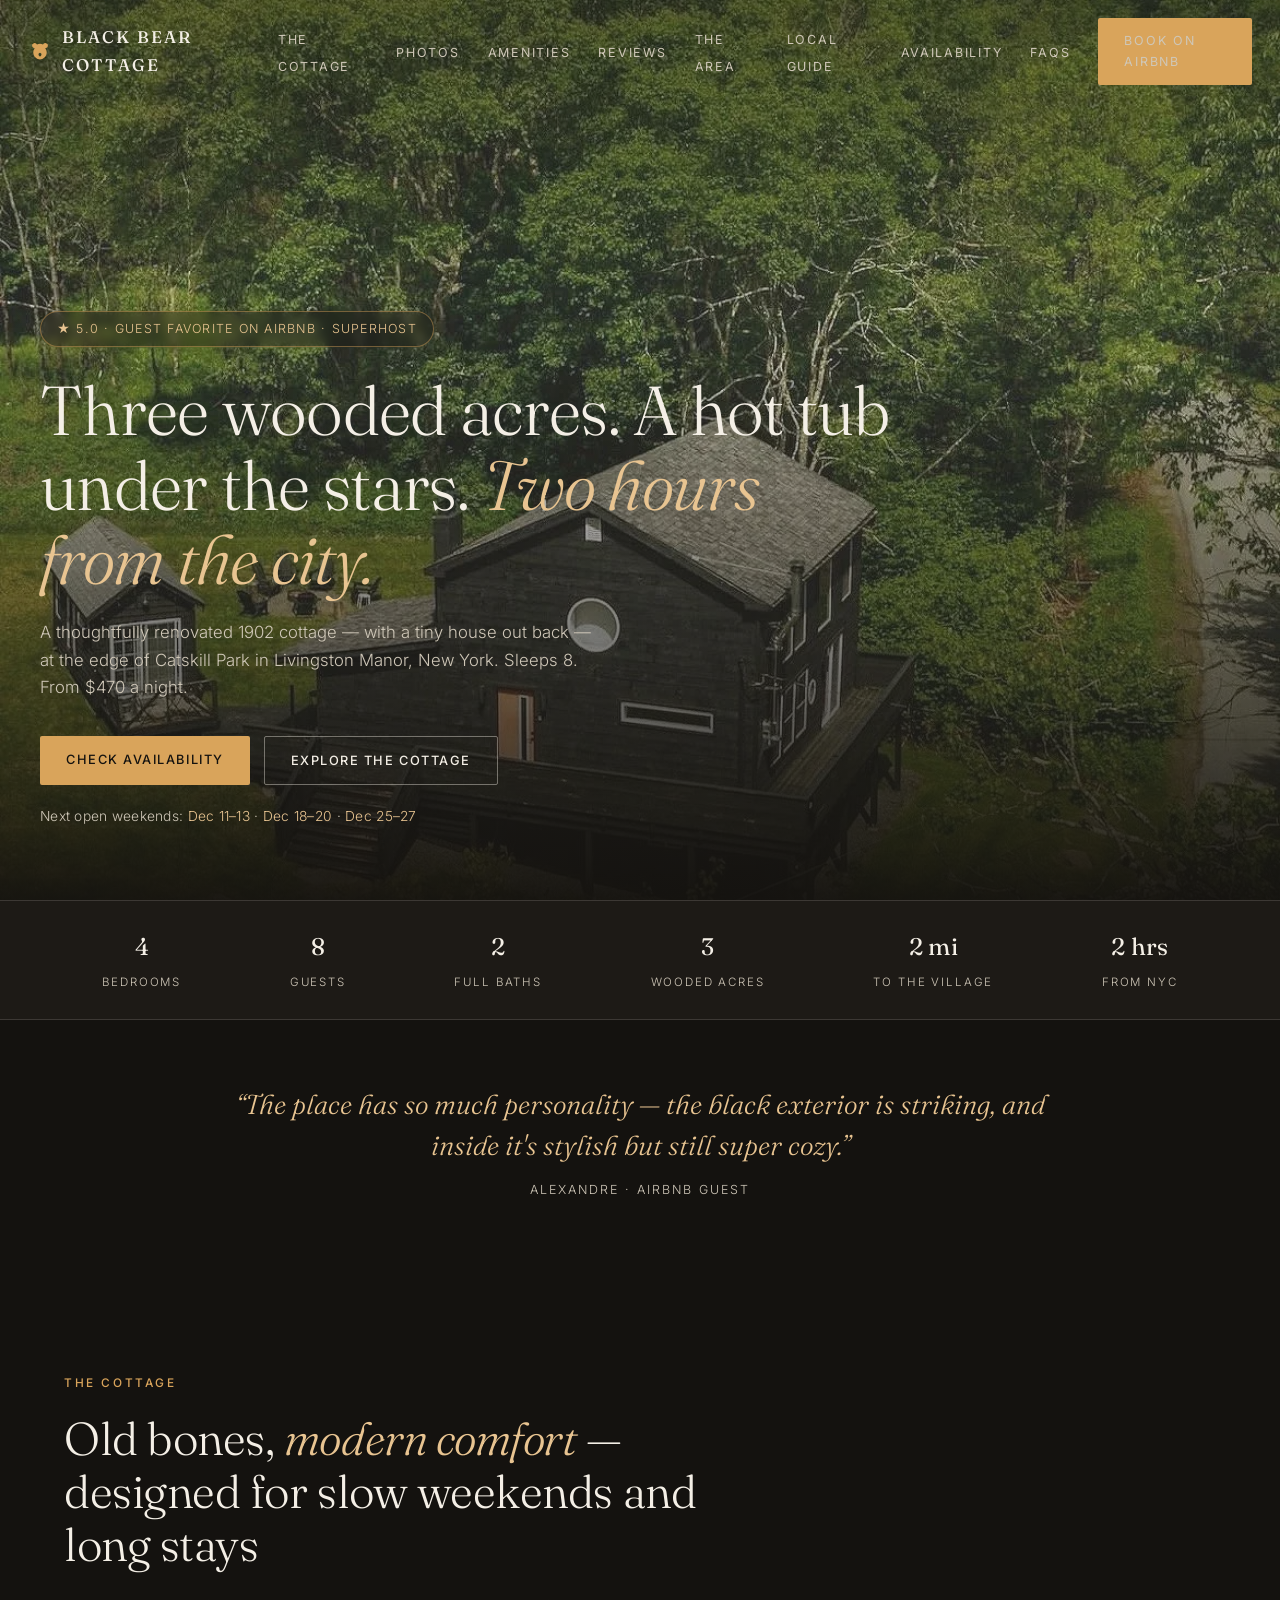
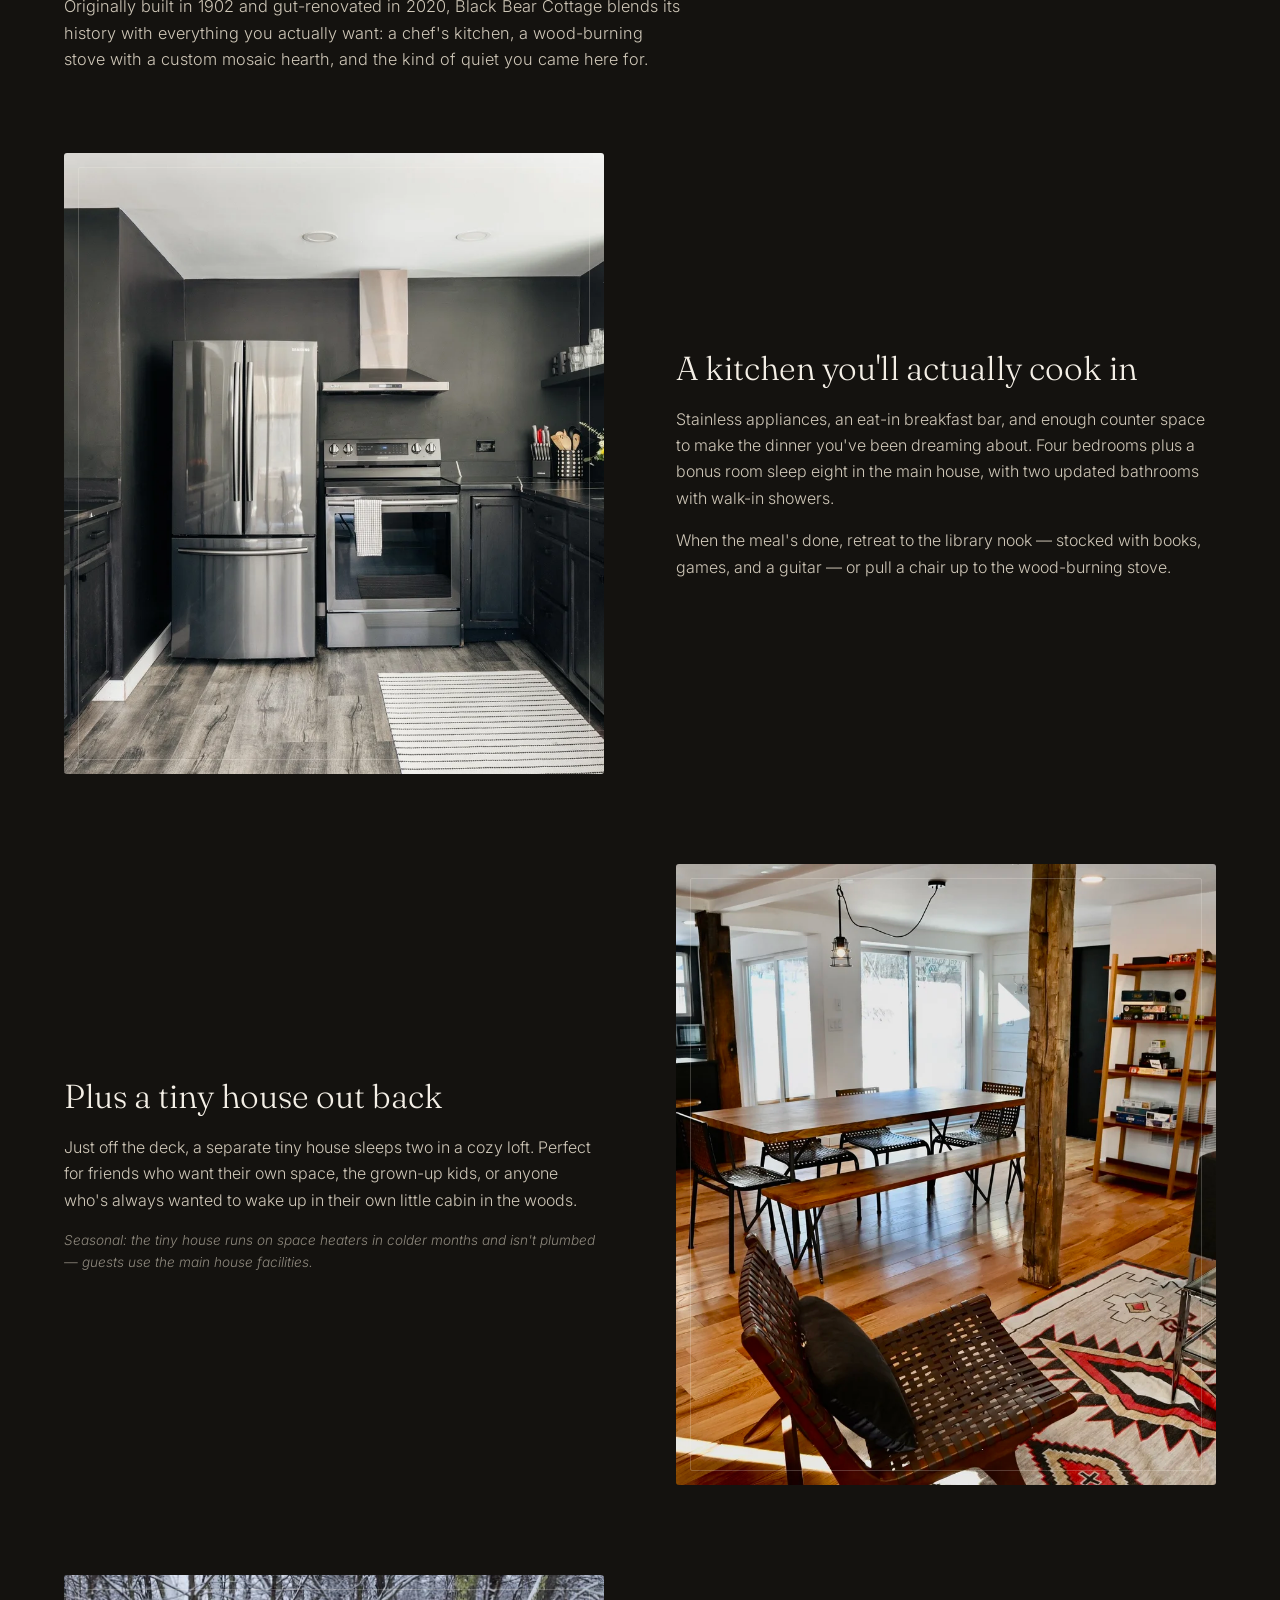
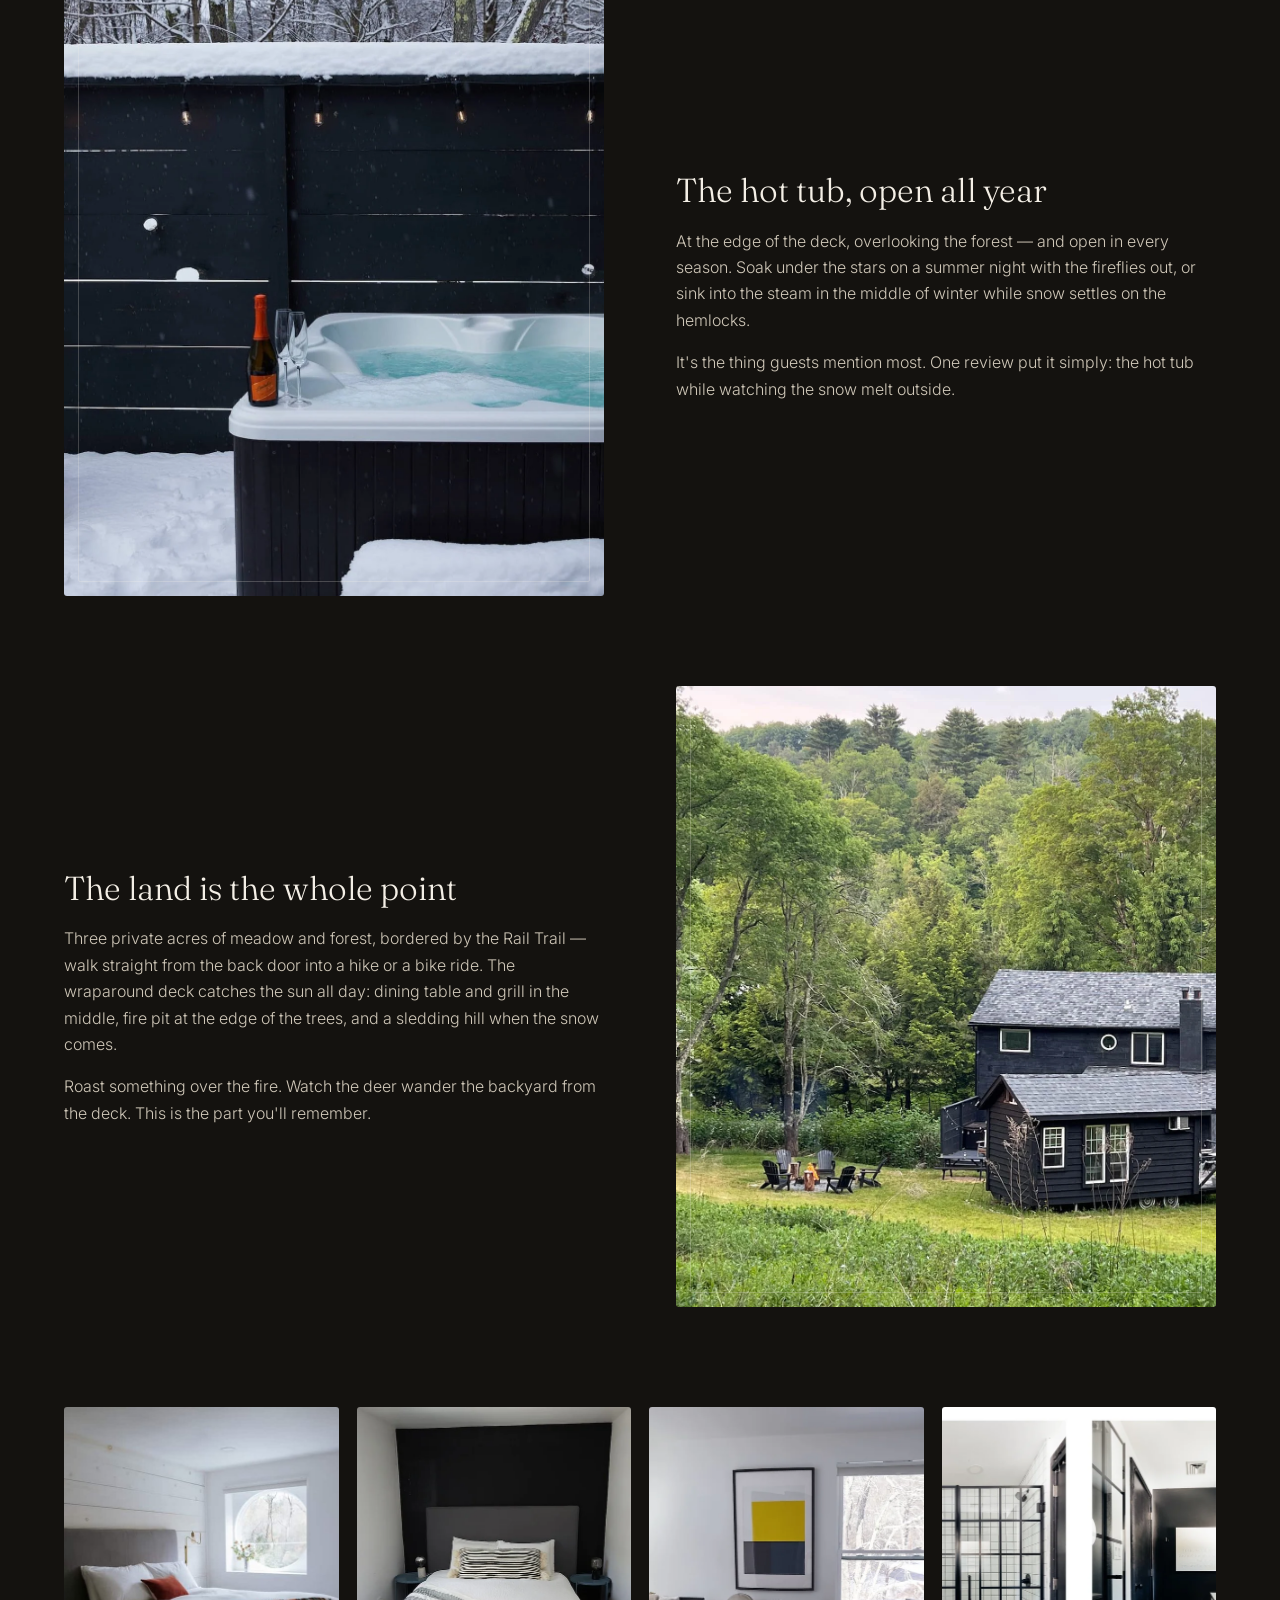
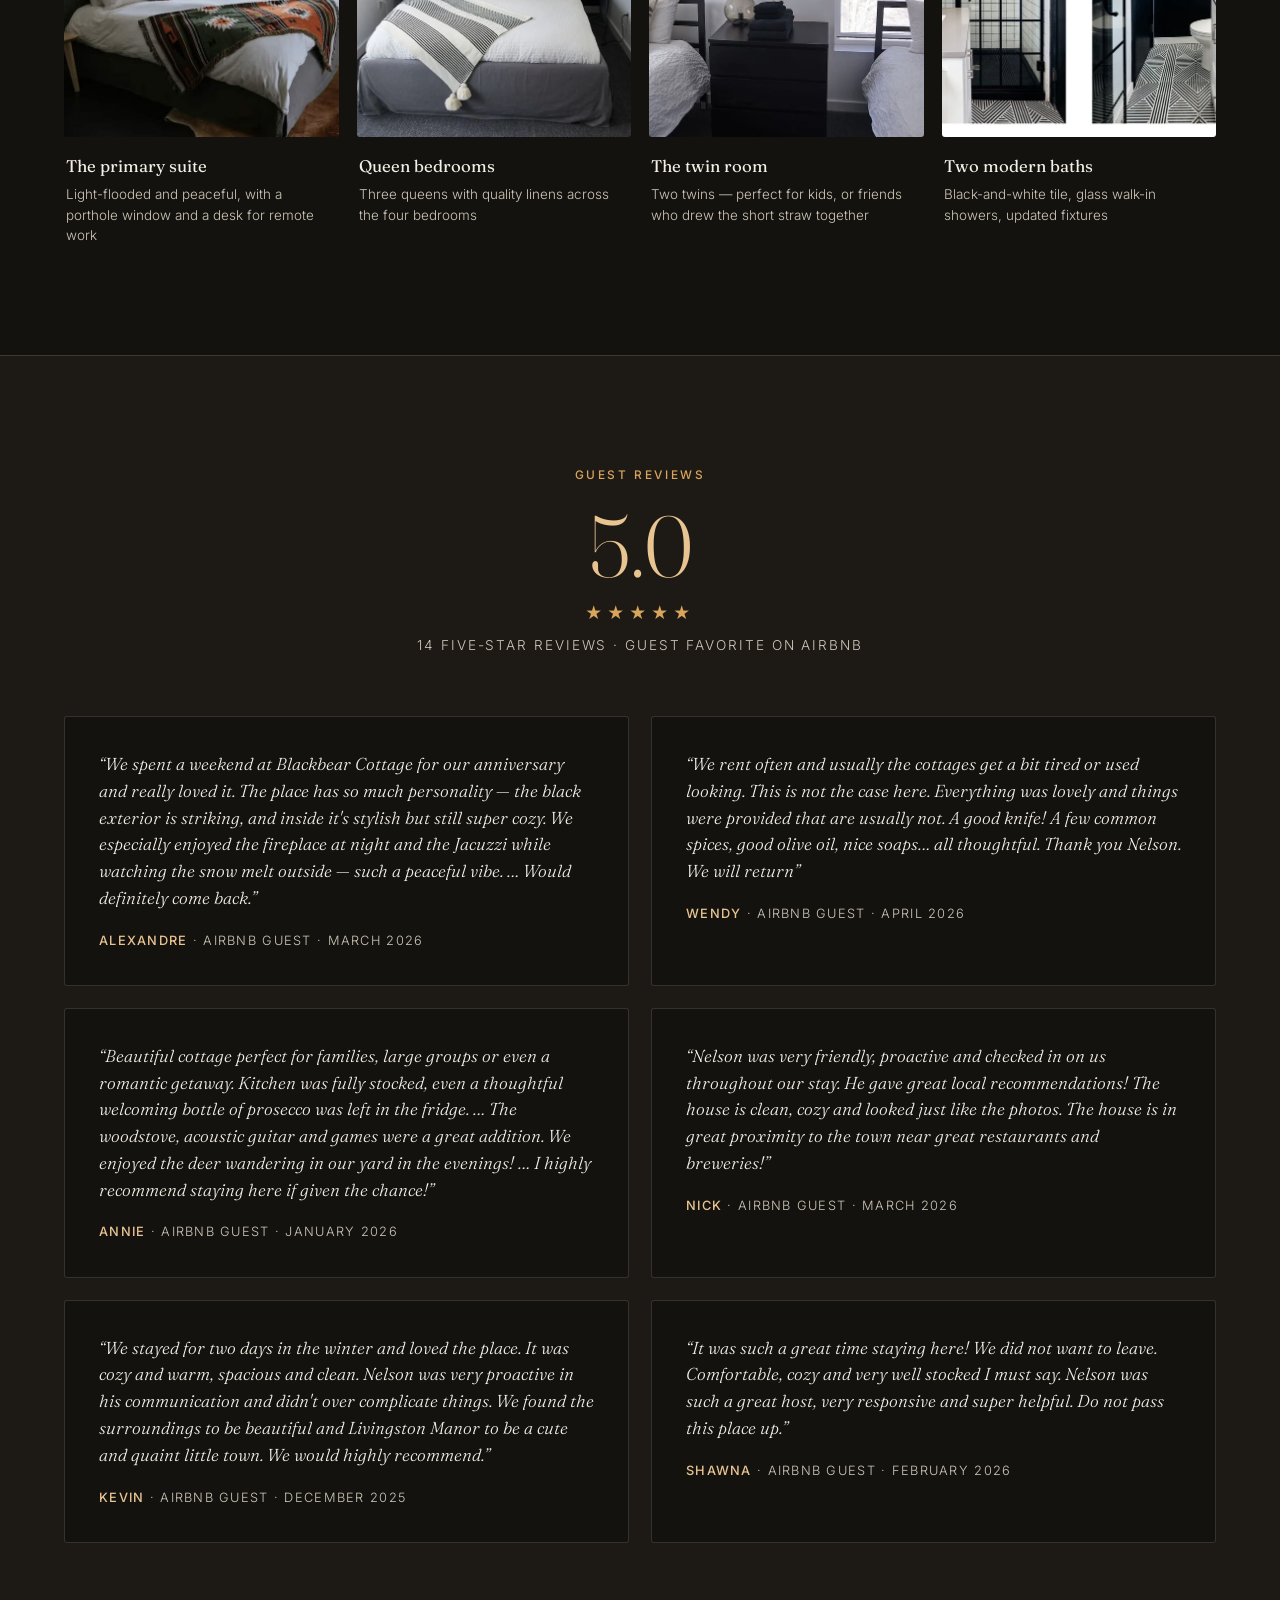
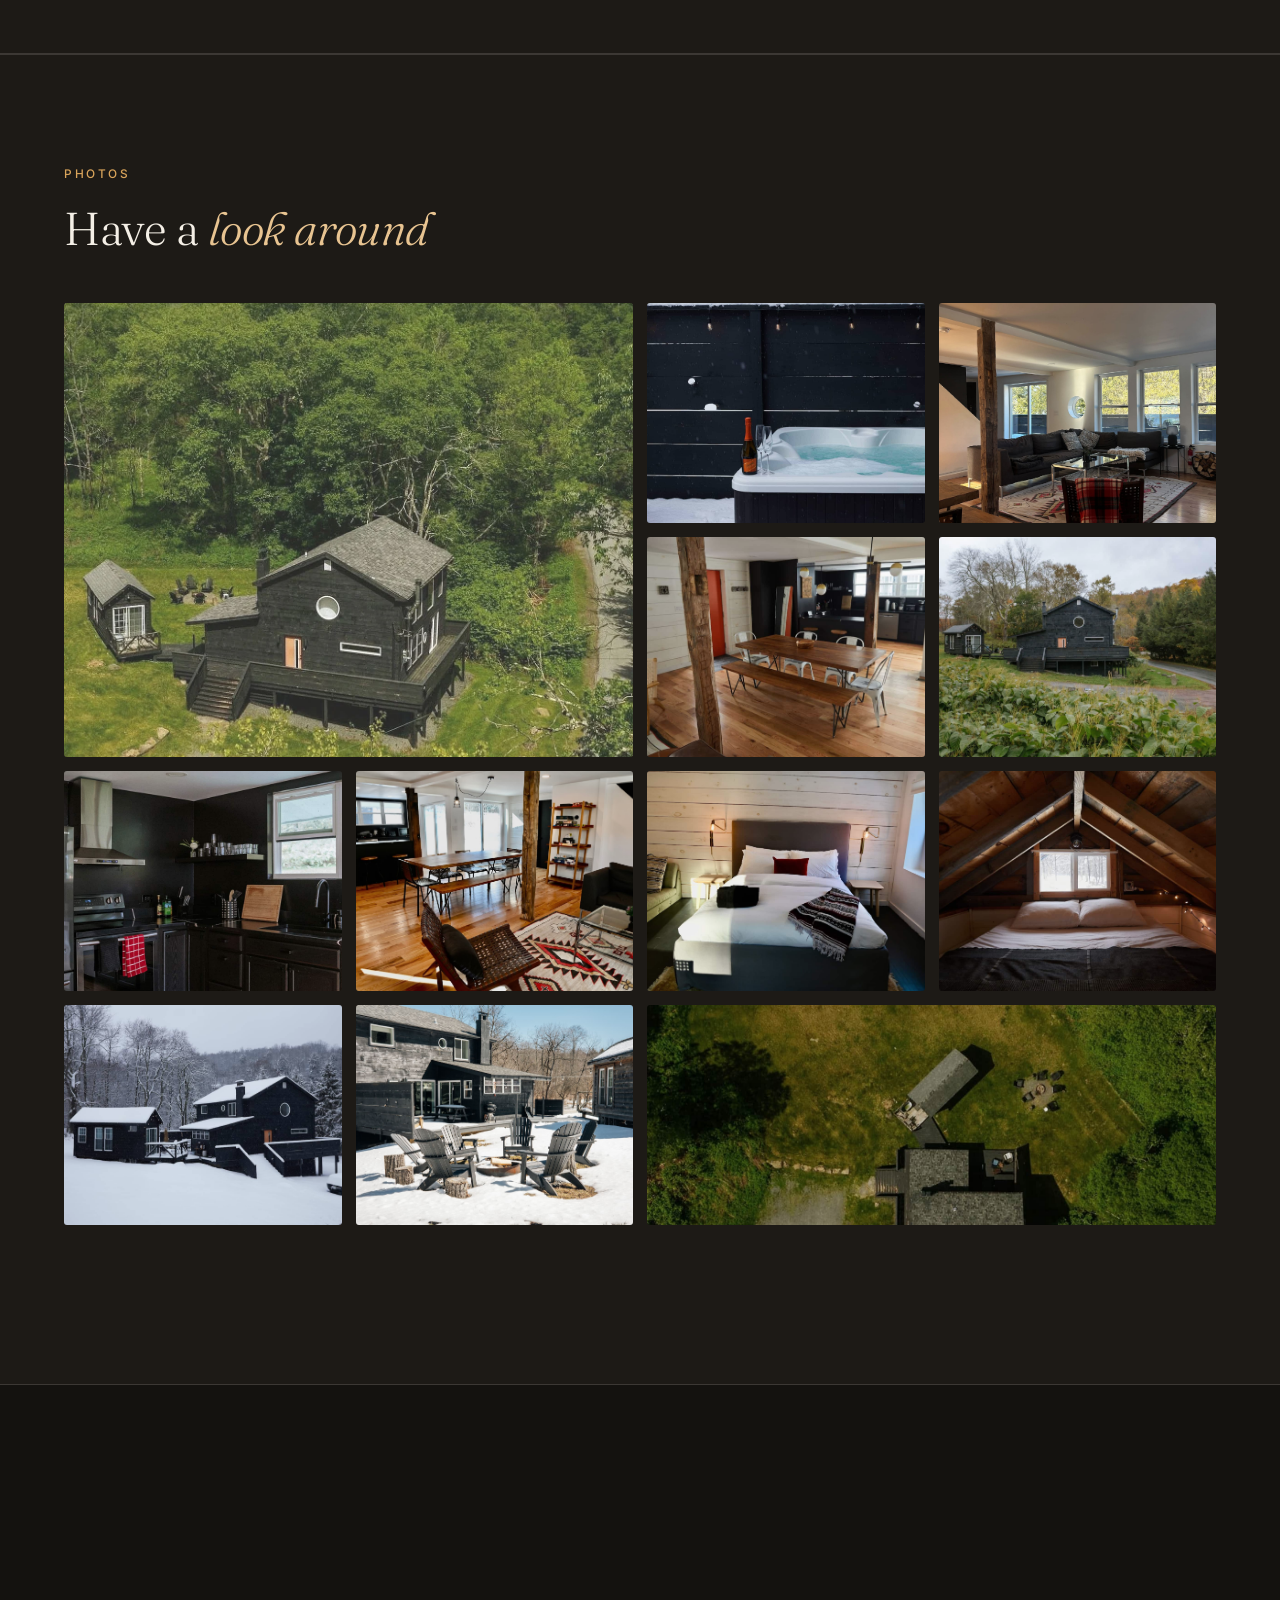
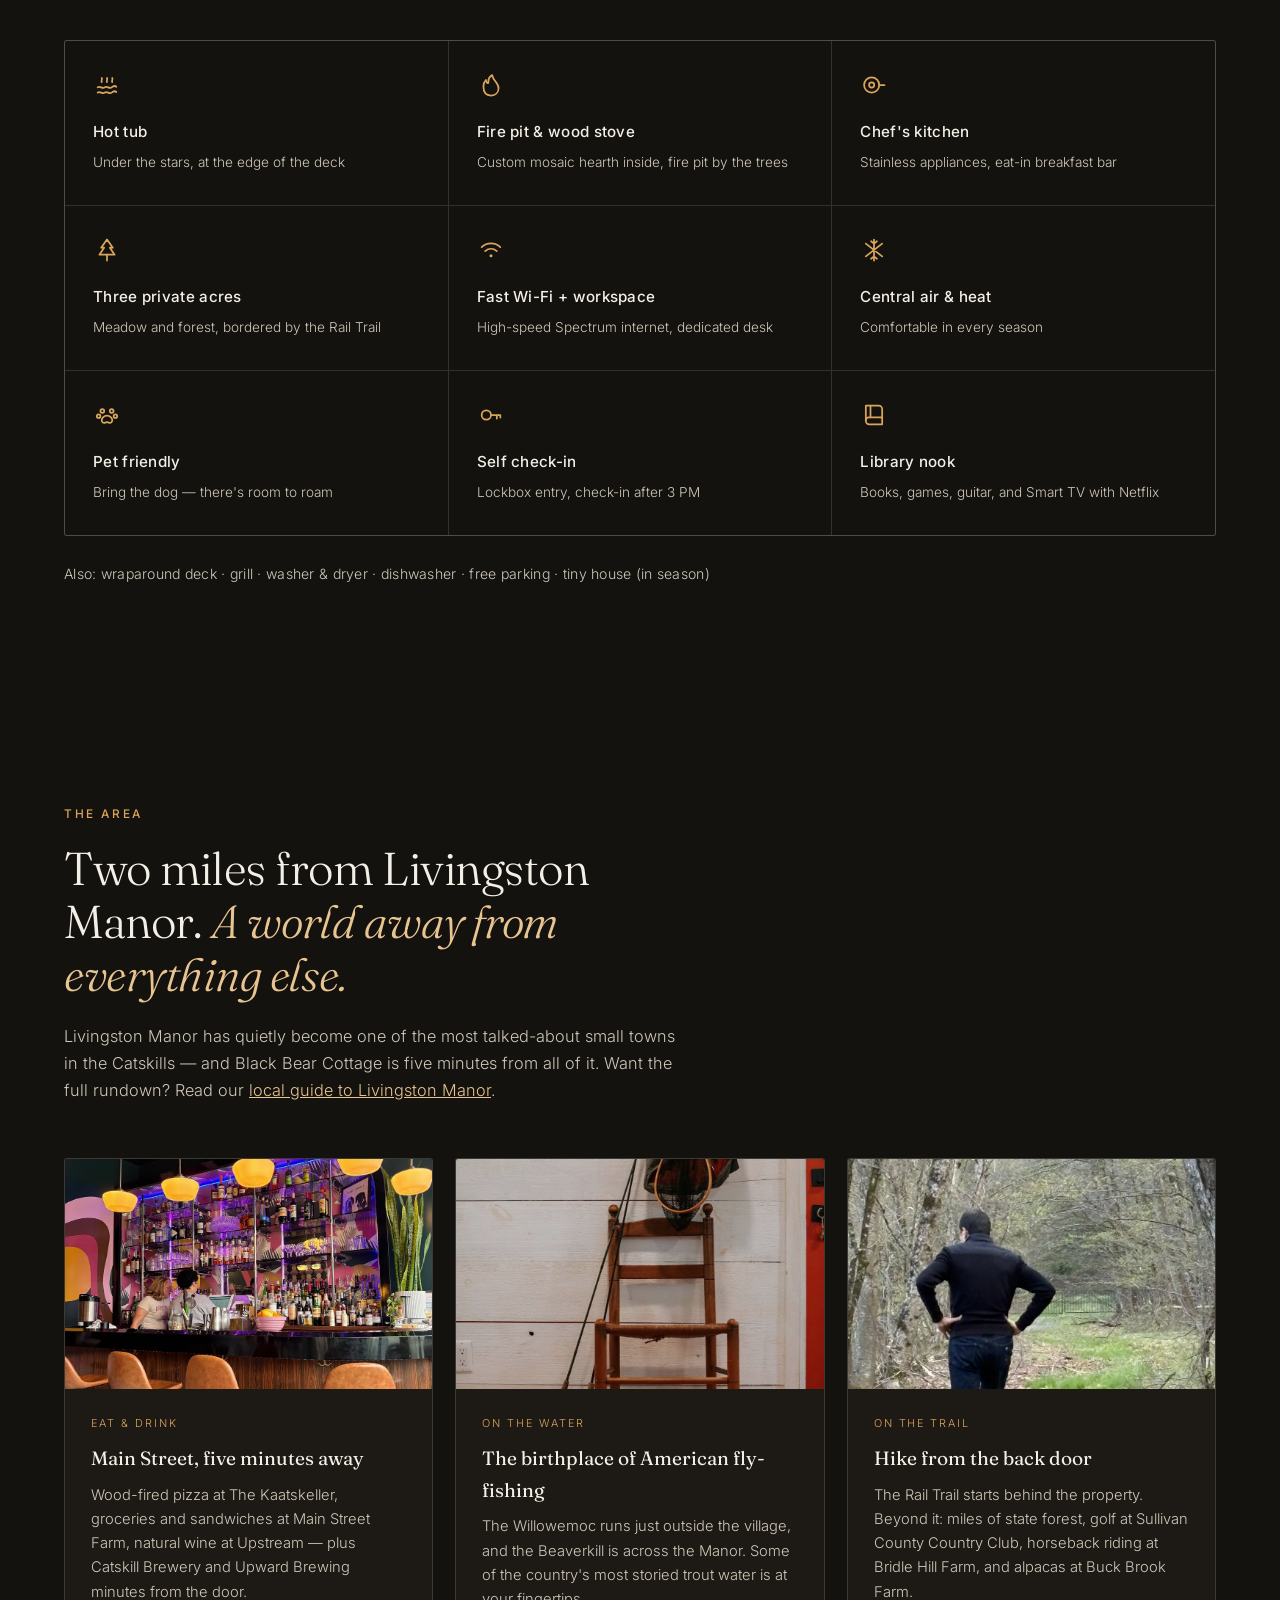
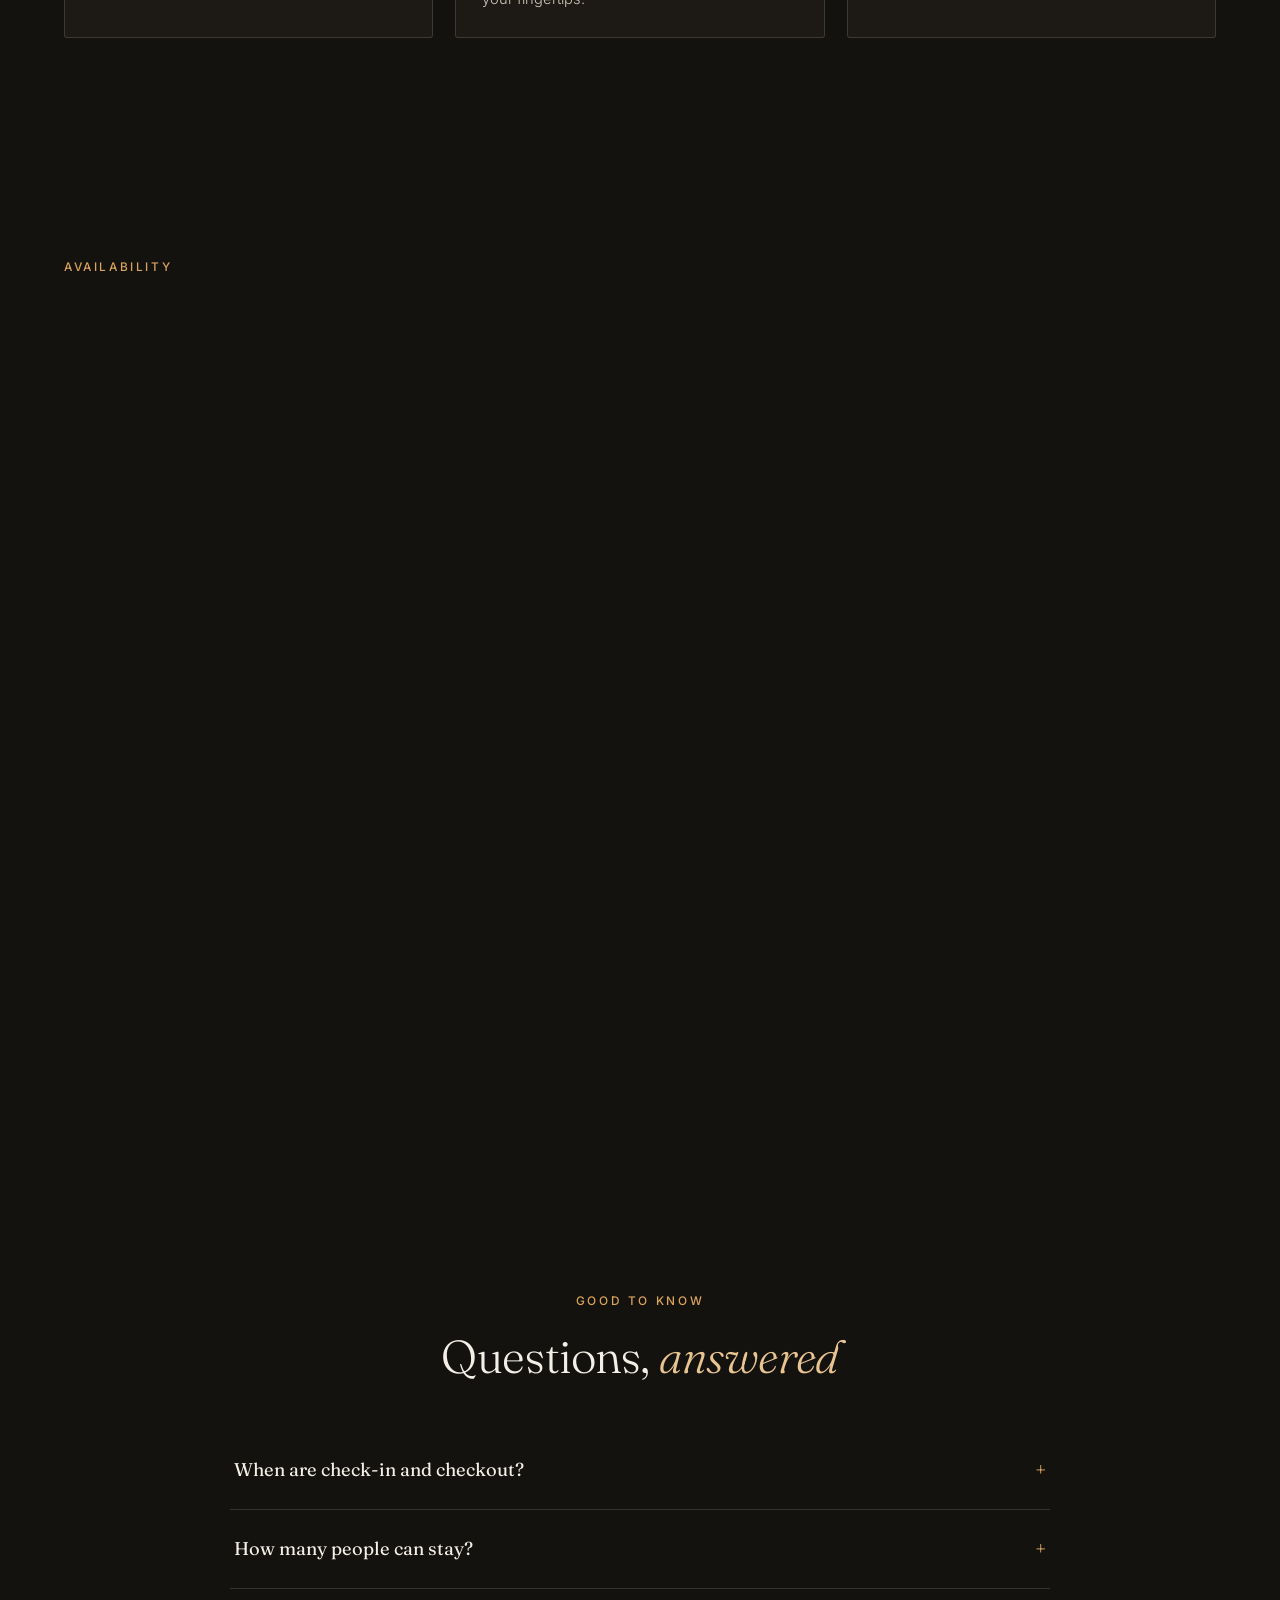
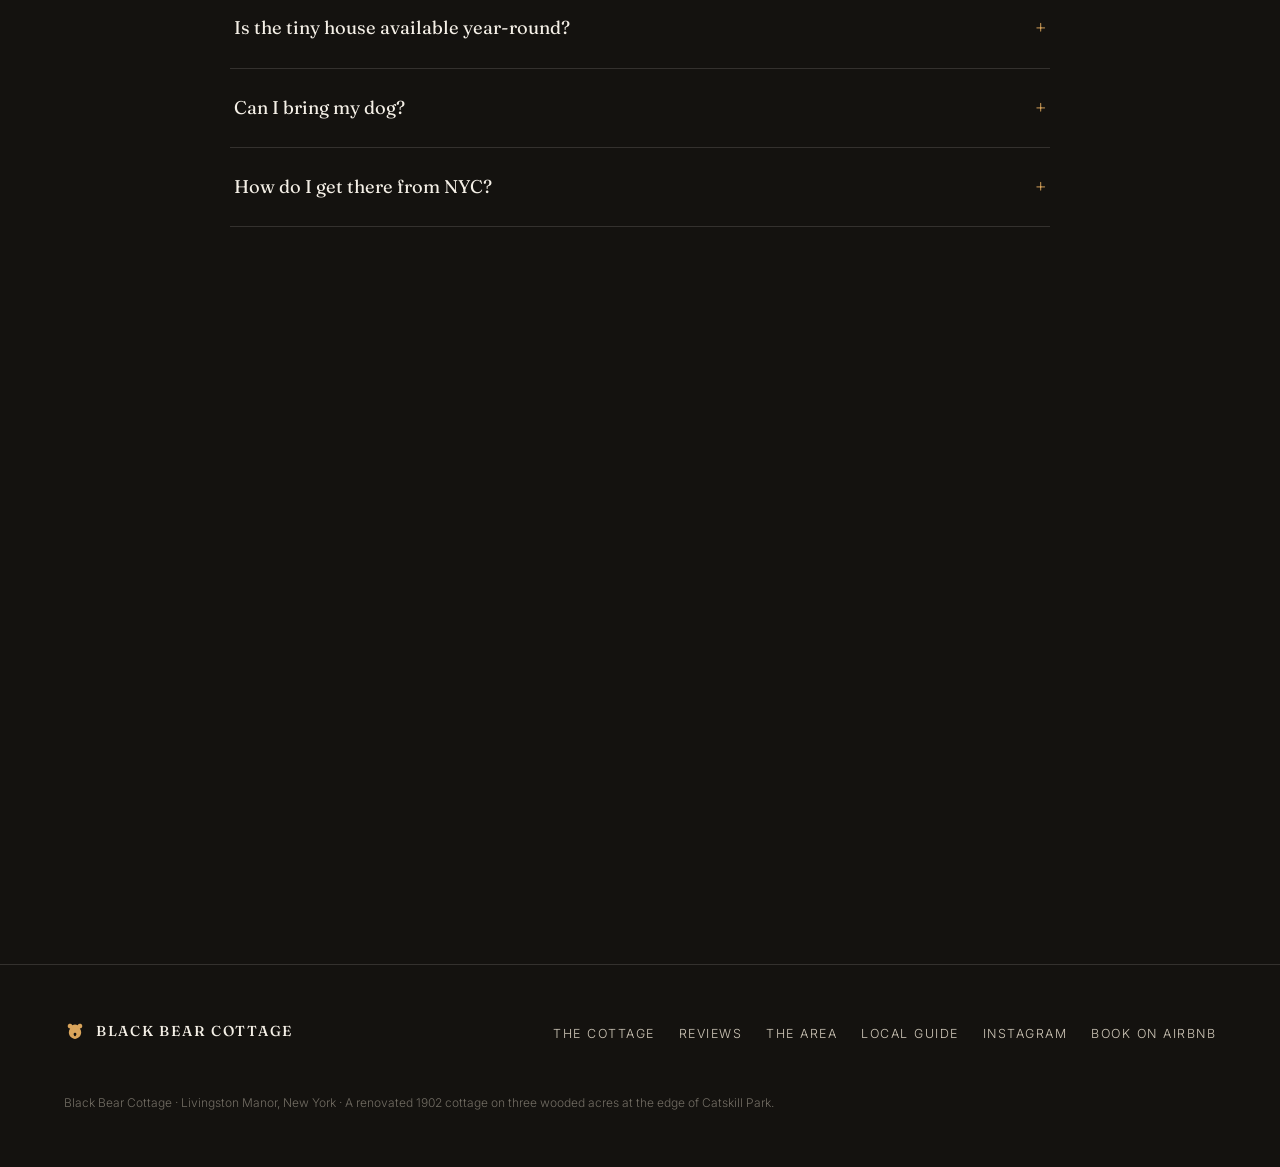
==== index.html @ eaa76868 "Revamp gallery with best Airbnb listing photos" ====
<!DOCTYPE html>
<html lang="en">
<head>
<meta charset="UTF-8">
<meta name="viewport" content="width=device-width, initial-scale=1.0">
<title>Black Bear Cottage — Catskills Cabin Rental with Hot Tub | Livingston Manor, NY</title>
<meta name="description" content="A renovated 1902 cottage on three wooded acres in Livingston Manor, NY. Hot tub under the stars, chef's kitchen, fire pit, and a tiny house out back. Sleeps 8. Two hours from NYC.">
<meta property="og:title" content="Black Bear Cottage — Catskills Cabin with Hot Tub">
<meta property="og:description" content="Three wooded acres. A hot tub under the stars. A renovated 1902 cottage two hours from New York City.">
<meta property="og:image" content="https://www.blackbearcottage.net/images/image-12.jpg">
<meta property="og:url" content="https://www.blackbearcottage.net/">
<link rel="canonical" href="https://www.blackbearcottage.net/">
<link rel="icon" href="/favicon.svg" type="image/svg+xml">
<link rel="preconnect" href="https://fonts.googleapis.com">
<link rel="preconnect" href="https://fonts.gstatic.com" crossorigin>
<link href="https://fonts.googleapis.com/css2?family=Fraunces:ital,opsz,wght@0,9..144,300;0,9..144,400;0,9..144,500;0,9..144,600;1,9..144,300;1,9..144,400&family=Inter:wght@300;400;500;600&display=swap" rel="stylesheet">
<script type="application/ld+json">
{
  "@context": "https://schema.org",
  "@type": "VacationRental",
  "name": "Black Bear Cottage",
  "description": "A renovated 1902 cottage on three wooded acres in Livingston Manor, NY. Sleeps 8 across 4 bedrooms with hot tub, fire pit, chef's kitchen, and seasonal tiny house.",
  "address": {
    "@type": "PostalAddress",
    "addressLocality": "Livingston Manor",
    "addressRegion": "NY",
    "addressCountry": "US"
  },
  "aggregateRating": {
    "@type": "AggregateRating",
    "ratingValue": "5.0",
    "reviewCount": "14"
  },
  "containsPlace": {
    "@type": "Accommodation",
    "occupancy": { "@type": "QuantitativeValue", "value": 8 },
    "numberOfBedrooms": 4,
    "numberOfBathroomsTotal": 2
  },
  "petsAllowed": true,
  "checkinTime": "15:00",
  "checkoutTime": "11:00",
  "url": "https://www.blackbearcottage.net/"
}
</script>
<style>
  :root {
    --ink: #14120f;
    --ink-2: #1d1a16;
    --ink-3: #262219;
    --paper: #f4efe6;
    --paper-dim: #cfc7b8;
    --amber: #d9a45b;
    --amber-soft: #e8c491;
    --line: rgba(244, 239, 230, 0.14);
    --serif: "Fraunces", Georgia, serif;
    --sans: "Inter", -apple-system, sans-serif;
  }
  * { margin: 0; padding: 0; box-sizing: border-box; }
  html { scroll-behavior: smooth; }
  body {
    background: var(--ink);
    color: var(--paper);
    font-family: var(--sans);
    font-weight: 300;
    line-height: 1.65;
    -webkit-font-smoothing: antialiased;
  }
  img { display: block; max-width: 100%; }
  a { color: inherit; }
  .wrap { max-width: 1200px; margin: 0 auto; padding: 0 24px; }

  /* ---------- Nav ---------- */
  nav {
    position: fixed; top: 0; left: 0; right: 0; z-index: 100;
    display: flex; align-items: center; justify-content: space-between;
    padding: 18px 28px;
    transition: background .4s ease, box-shadow .4s ease, padding .4s ease;
  }
  nav.scrolled {
    background: rgba(20, 18, 15, 0.92);
    backdrop-filter: blur(12px);
    box-shadow: 0 1px 0 var(--line);
    padding: 12px 28px;
  }
  .brand {
    font-family: var(--serif); font-weight: 500; font-size: 1.05rem;
    letter-spacing: .12em; text-transform: uppercase; text-decoration: none;
    display: flex; align-items: center; gap: 10px;
  }
  .brand svg { width: 26px; height: 26px; fill: var(--amber); }
  .nav-links { display: flex; gap: 28px; align-items: center; list-style: none; }
  .nav-links a {
    text-decoration: none; font-size: .78rem; letter-spacing: .14em;
    text-transform: uppercase; color: var(--paper-dim); font-weight: 400;
    transition: color .25s;
  }
  .nav-links a:hover { color: var(--paper); }
  .btn {
    display: inline-block; text-decoration: none;
    background: var(--amber); color: var(--ink);
    font-family: var(--sans); font-weight: 500; font-size: .8rem;
    letter-spacing: .12em; text-transform: uppercase;
    padding: 13px 26px; border-radius: 2px;
    transition: background .25s, transform .25s;
  }
  .btn:hover { background: var(--amber-soft); transform: translateY(-1px); }
  .btn.ghost {
    background: transparent; color: var(--paper);
    border: 1px solid rgba(244,239,230,.4);
  }
  .btn.ghost:hover { border-color: var(--paper); background: rgba(244,239,230,.06); }
  @media (max-width: 860px) { .nav-links li.hide-m { display: none; } }

  /* ---------- Hero ---------- */
  header.hero {
    position: relative; min-height: 100svh;
    display: flex; align-items: flex-end;
  }
  .hero-bg {
    position: absolute; inset: 0;
    background-image:
      linear-gradient(180deg, rgba(20,18,15,.45) 0%, rgba(20,18,15,.1) 35%, rgba(20,18,15,.55) 72%, rgba(20,18,15,.97) 100%),
      url('images/image-12.jpg');
    background-size: cover; background-position: center;
  }
  .hero-inner { position: relative; width: 100%; padding: 0 0 72px; }
  .rating-pill {
    display: inline-flex; align-items: center; gap: 8px;
    font-size: .78rem; letter-spacing: .1em; text-transform: uppercase;
    color: var(--amber-soft); border: 1px solid rgba(217,164,91,.45);
    border-radius: 100px; padding: 7px 16px; margin-bottom: 26px;
    background: rgba(20,18,15,.35); backdrop-filter: blur(4px);
  }
  h1 {
    font-family: var(--serif); font-weight: 300;
    font-size: clamp(2.4rem, 5.4vw, 4.6rem);
    line-height: 1.08; letter-spacing: -0.01em; max-width: 850px;
  }
  h1 em { font-style: italic; color: var(--amber-soft); }
  .hero-sub {
    margin-top: 22px; max-width: 560px; font-size: 1.05rem;
    color: var(--paper-dim); font-weight: 300;
  }
  .hero-ctas { margin-top: 34px; display: flex; gap: 14px; flex-wrap: wrap; }

  /* ---------- Facts strip ---------- */
  .facts { border-top: 1px solid var(--line); border-bottom: 1px solid var(--line); background: var(--ink-2); }
  .facts-inner {
    display: flex; flex-wrap: wrap; justify-content: space-between;
    padding: 26px 24px; gap: 18px 32px; max-width: 1200px; margin: 0 auto;
  }
  .fact { text-align: center; flex: 1 1 auto; min-width: 100px; }
  .fact b {
    display: block; font-family: var(--serif); font-weight: 400;
    font-size: 1.5rem; color: var(--paper); letter-spacing: .01em;
  }
  .fact span {
    font-size: .72rem; letter-spacing: .16em; text-transform: uppercase;
    color: var(--paper-dim);
  }

  /* ---------- Sections ---------- */
  .wknd-chips { display: flex; align-items: center; gap: 12px; flex-wrap: wrap; margin-top: 30px; }
  .wknd-label { font-size: .74rem; letter-spacing: .18em; text-transform: uppercase; color: var(--paper-dim); margin-right: 4px; }
  .wknd-chip {
    display: inline-block; text-decoration: none;
    border: 1px solid rgba(217,164,91,.5); color: var(--amber-soft);
    padding: 10px 20px; border-radius: 100px; font-size: .88rem; letter-spacing: .04em;
    transition: background .25s, color .25s;
  }
  .wknd-chip:hover { background: var(--amber); color: var(--ink); }
  .hero-wknd { margin-top: 20px; font-size: .86rem; color: var(--paper-dim); letter-spacing: .02em; }
  .hero-wknd a { color: var(--amber-soft); text-decoration: none; }
  .hero-wknd a:hover { text-decoration: underline; }

  .quote-strip { padding: 64px 24px; text-align: center; }
  .quote-strip q {
    quotes: "\201C" "\201D";
    font-family: var(--serif); font-weight: 300; font-style: italic;
    font-size: clamp(1.25rem, 2.4vw, 1.7rem); line-height: 1.5;
    color: var(--amber-soft); display: block; max-width: 820px; margin: 0 auto;
  }
  .quote-strip span { display: block; margin-top: 14px; font-size: .78rem; letter-spacing: .16em; text-transform: uppercase; color: var(--paper-dim); }

  section { padding: 110px 0; }
  .kicker {
    font-size: .74rem; letter-spacing: .22em; text-transform: uppercase;
    color: var(--amber); font-weight: 500; margin-bottom: 18px; display: block;
  }
  h2 {
    font-family: var(--serif); font-weight: 300;
    font-size: clamp(1.9rem, 3.6vw, 3rem); line-height: 1.15;
    letter-spacing: -0.01em; max-width: 640px;
  }
  h2 em { font-style: italic; color: var(--amber-soft); }
  .lede { margin-top: 22px; max-width: 620px; color: var(--paper-dim); font-size: 1.02rem; }

  .split { display: grid; grid-template-columns: 1fr 1fr; gap: 72px; align-items: center; }
  .split.rev > .split-img { order: 2; }
  .split-img { position: relative; }
  .split-img img {
    width: 100%; aspect-ratio: 4/4.6; object-fit: cover; border-radius: 3px;
  }
  .split-img::after {
    content: ""; position: absolute; inset: 14px;
    border: 1px solid rgba(244,239,230,.22); border-radius: 2px; pointer-events: none;
  }
  .split h3 {
    font-family: var(--serif); font-weight: 300; font-size: clamp(1.6rem, 2.6vw, 2.2rem);
    line-height: 1.2; margin-bottom: 18px;
  }
  .split p { color: var(--paper-dim); margin-bottom: 16px; }
  .split p:last-child { margin-bottom: 0; }
  .split .note { font-size: .85rem; font-style: italic; color: rgba(207,199,184,.65); }
  @media (max-width: 860px) {
    .split { grid-template-columns: 1fr; gap: 36px; }
    .split.rev > .split-img { order: 0; }
    section { padding: 72px 0; }
  }

  /* ---------- Rooms ---------- */
  .rooms-grid { display: grid; grid-template-columns: repeat(4, 1fr); gap: 18px; }
  .rooms-grid figure { margin: 0; }
  .rooms-grid img {
    width: 100%; aspect-ratio: 3/3.6; object-fit: cover; border-radius: 3px;
    filter: saturate(.94);
  }
  .rooms-grid figcaption { padding: 16px 2px 0; }
  .rooms-grid figcaption b {
    display: block; font-family: var(--serif); font-weight: 400;
    font-size: 1.05rem; margin-bottom: 4px;
  }
  .rooms-grid figcaption span { font-size: .84rem; color: var(--paper-dim); line-height: 1.5; display: block; }
  @media (max-width: 860px) { .rooms-grid { grid-template-columns: repeat(2, 1fr); } }

  /* ---------- Gallery ---------- */
  .gallery { background: var(--ink-2); border-top: 1px solid var(--line); border-bottom: 1px solid var(--line); }
  .g-grid {
    margin-top: 48px; display: grid; gap: 14px;
    grid-template-columns: repeat(4, 1fr); grid-auto-rows: 220px;
  }
  .g-grid a { overflow: hidden; border-radius: 3px; display: block; }
  .g-grid img {
    width: 100%; height: 100%; object-fit: cover;
    transition: transform .8s cubic-bezier(.2,.6,.2,1), filter .8s;
    filter: saturate(.92);
  }
  .g-grid a:hover img { transform: scale(1.045); filter: saturate(1.05); }
  .g-wide { grid-column: span 2; }
  .g-tall { grid-row: span 2; }
  @media (max-width: 860px) {
    .g-grid { grid-template-columns: repeat(2, 1fr); grid-auto-rows: 170px; }
  }

  /* ---------- Amenities ---------- */
  .amen-grid {
    margin-top: 54px; display: grid;
    grid-template-columns: repeat(3, 1fr); gap: 1px;
    background: var(--line); border: 1px solid var(--line); border-radius: 3px; overflow: hidden;
  }
  .amen {
    background: var(--ink); padding: 30px 28px;
    transition: background .3s;
  }
  .amen:hover { background: var(--ink-3); }
  .amen .ico { color: var(--amber); display: block; margin-bottom: 14px; }
  .amen .ico-svg { width: 28px; height: 28px; }
  .amen b { display: block; font-weight: 500; font-size: .95rem; margin-bottom: 4px; letter-spacing: .02em; }
  .amen span { font-size: .85rem; color: var(--paper-dim); }
  .amen-more {
    margin-top: 26px; color: var(--paper-dim); font-size: .88rem; letter-spacing: .02em;
  }
  @media (max-width: 860px) { .amen-grid { grid-template-columns: 1fr; } }

  /* ---------- Reviews ---------- */
  .reviews { background: var(--ink-2); border-top: 1px solid var(--line); border-bottom: 1px solid var(--line); }
  .rev-head { text-align: center; }
  .rev-head h2 { margin: 0 auto; }
  .big-rating {
    font-family: var(--serif); font-size: clamp(3.4rem, 7vw, 5.4rem);
    font-weight: 300; color: var(--amber-soft); line-height: 1;
  }
  .stars { color: var(--amber); letter-spacing: .3em; font-size: 1.05rem; margin: 10px 0 6px; }
  .rev-sub { color: var(--paper-dim); font-size: .85rem; letter-spacing: .14em; text-transform: uppercase; }
  .rev-grid { margin-top: 60px; display: grid; grid-template-columns: 1fr 1fr; gap: 22px; }
  .rev-card {
    border: 1px solid var(--line); border-radius: 3px; padding: 34px;
    background: var(--ink); display: flex; flex-direction: column; gap: 18px;
  }
  .rev-card q {
    quotes: "\201C" "\201D";
    font-family: var(--serif); font-weight: 300; font-style: italic;
    font-size: 1.08rem; line-height: 1.55; color: var(--paper);
  }
  .rev-card footer { font-size: .8rem; letter-spacing: .1em; text-transform: uppercase; color: var(--paper-dim); }
  .rev-card footer b { color: var(--amber-soft); font-weight: 500; }
  @media (max-width: 860px) { .rev-grid { grid-template-columns: 1fr; } }

  /* ---------- Area ---------- */
  .area-grid { margin-top: 54px; display: grid; grid-template-columns: repeat(3, 1fr); gap: 22px; }
  .area-card {
    border-radius: 3px; overflow: hidden; border: 1px solid var(--line);
    background: var(--ink-2); display: flex; flex-direction: column;
  }
  .area-card img { height: 230px; width: 100%; object-fit: cover; filter: saturate(.92); }
  .area-body { padding: 26px; flex: 1; }
  .area-body b { font-family: var(--serif); font-weight: 400; font-size: 1.2rem; display: block; margin-bottom: 8px; }
  .area-body p { font-size: .92rem; color: var(--paper-dim); }
  .area-body .tag { font-size: .68rem; letter-spacing: .18em; text-transform: uppercase; color: var(--amber); display: block; margin-bottom: 10px; }
  @media (max-width: 860px) { .area-grid { grid-template-columns: 1fr; } }

  /* ---------- FAQ ---------- */
  /* ---------- Availability ---------- */
  .cal-grid { margin-top: 54px; display: grid; grid-template-columns: repeat(3, 1fr); gap: 22px; }
  .cal-month {
    border: 1px solid var(--line); border-radius: 3px; padding: 24px 20px;
    background: var(--ink-2);
  }
  .cal-month h4 {
    font-family: var(--serif); font-weight: 400; font-size: 1.1rem;
    text-align: center; margin-bottom: 16px; letter-spacing: .04em;
  }
  .cal-dow, .cal-days { display: grid; grid-template-columns: repeat(7, 1fr); gap: 4px; }
  .cal-dow span {
    font-size: .62rem; letter-spacing: .1em; text-transform: uppercase;
    color: rgba(207,199,184,.5); text-align: center; padding-bottom: 6px;
  }
  .cal-days span {
    aspect-ratio: 1; display: flex; align-items: center; justify-content: center;
    font-size: .8rem; border-radius: 2px;
  }
  .cal-days .open { background: rgba(217,164,91,.16); color: var(--paper); }
  .cal-days .busy { color: rgba(207,199,184,.32); text-decoration: line-through; }
  .cal-days .past { color: rgba(207,199,184,.18); }
  .cal-legend { margin-top: 22px; font-size: .82rem; color: var(--paper-dim); display: flex; align-items: center; gap: 18px; flex-wrap: wrap; }
  .cal-legend .dot { width: 12px; height: 12px; border-radius: 2px; display: inline-block; margin-right: 7px; vertical-align: -1px; }
  .cal-legend .dot.open { background: rgba(217,164,91,.5); }
  .cal-legend .dot.busy { background: rgba(207,199,184,.25); }
  .cal-note { font-size: .8rem; color: rgba(207,199,184,.55); }
  @media (max-width: 860px) { .cal-grid { grid-template-columns: 1fr; } }

  details {
    border-bottom: 1px solid var(--line); padding: 22px 4px;
  }
  details summary {
    cursor: pointer; list-style: none; display: flex; justify-content: space-between; align-items: center;
    font-family: var(--serif); font-size: 1.15rem; font-weight: 400;
  }
  details summary::-webkit-details-marker { display: none; }
  details summary::after { content: "+"; color: var(--amber); font-size: 1.3rem; transition: transform .3s; }
  details[open] summary::after { transform: rotate(45deg); }
  details p { margin-top: 14px; color: var(--paper-dim); max-width: 700px; }
  .faq-wrap { max-width: 820px; margin: 48px auto 0; }

  /* ---------- Book CTA ---------- */
  .book {
    position: relative; text-align: center; padding: 150px 24px;
    background-image:
      linear-gradient(180deg, rgba(20,18,15,.88), rgba(20,18,15,.72)),
      url('images/img-4013.jpg');
    background-size: cover; background-position: center; background-attachment: fixed;
  }
  .book h2 { margin: 0 auto; max-width: 720px; }
  .book .lede { margin-left: auto; margin-right: auto; text-align: center; }
  .book .btn { margin-top: 36px; font-size: .88rem; padding: 17px 42px; }
  .book .fine { margin-top: 20px; font-size: .8rem; color: rgba(207,199,184,.7); }

  /* ---------- Footer ---------- */
  .site-footer {
    border-top: 1px solid var(--line); padding: 54px 0; background: var(--ink);
  }
  .foot-inner {
    display: flex; justify-content: space-between; align-items: center; flex-wrap: wrap; gap: 20px;
  }
  .foot-inner .brand { font-size: .9rem; }
  .foot-links { display: flex; gap: 24px; list-style: none; }
  .foot-links a { font-size: .78rem; letter-spacing: .12em; text-transform: uppercase; color: var(--paper-dim); text-decoration: none; }
  .foot-links a:hover { color: var(--paper); }
  .foot-note { width: 100%; margin-top: 28px; font-size: .75rem; color: rgba(207,199,184,.5); }

  /* ---------- Reveal on scroll ---------- */
  .reveal { opacity: 0; transform: translateY(26px); transition: opacity .9s ease, transform .9s ease; }
  .reveal.in { opacity: 1; transform: none; }
</style>
</head>
<body>

<nav id="nav">
  <a class="brand" href="#top">
    <svg viewBox="0 0 64 64" aria-hidden="true"><path d="M18 22a7 7 0 1 1 6-10 18 18 0 0 1 16 0 7 7 0 1 1 6 10 18 18 0 0 1 4 11c0 12-10 19-18 19S14 45 14 33a18 18 0 0 1 4-11zm14 12a4 4 0 0 0-4 4c0 3 2 6 4 6s4-3 4-6a4 4 0 0 0-4-4z"/></svg>
    Black Bear Cottage
  </a>
  <ul class="nav-links">
    <li class="hide-m"><a href="#cottage">The Cottage</a></li>
    <li class="hide-m"><a href="#gallery">Photos</a></li>
    <li class="hide-m"><a href="#amenities">Amenities</a></li>
    <li class="hide-m"><a href="#reviews">Reviews</a></li>
    <li class="hide-m"><a href="#area">The Area</a></li>
    <li class="hide-m"><a href="/things-to-do-livingston-manor/">Local Guide</a></li>
    <li class="hide-m"><a href="#availability">Availability</a></li>
    <li class="hide-m"><a href="#faq">FAQs</a></li>
    <li><a class="btn" href="https://airbnb.com/h/theblackbearcottage" target="_blank" rel="noopener">Book on Airbnb</a></li>
  </ul>
</nav>

<header class="hero" id="top">
  <div class="hero-bg"></div>
  <div class="wrap hero-inner">
    <span class="rating-pill">★ 5.0 · Guest Favorite on Airbnb · Superhost</span>
    <h1>Three wooded acres. A hot tub under the stars. <em>Two hours from the city.</em></h1>
    <p class="hero-sub">A thoughtfully renovated 1902 cottage — with a tiny house out back — at the edge of Catskill Park in Livingston Manor, New York. Sleeps 8. From $470 a night.</p>
    <div class="hero-ctas">
      <a class="btn" href="https://airbnb.com/h/theblackbearcottage" target="_blank" rel="noopener">Check Availability</a>
      <a class="btn ghost" href="#cottage">Explore the Cottage</a>
    </div>
    <p class="hero-wknd" id="hero-wknd" hidden></p>
  </div>
</header>

<div class="facts">
  <div class="facts-inner">
    <div class="fact"><b>4</b><span>Bedrooms</span></div>
    <div class="fact"><b>8</b><span>Guests</span></div>
    <div class="fact"><b>2</b><span>Full Baths</span></div>
    <div class="fact"><b>3</b><span>Wooded Acres</span></div>
    <div class="fact"><b>2 mi</b><span>To the Village</span></div>
    <div class="fact"><b>2 hrs</b><span>From NYC</span></div>
  </div>
</div>

<div class="quote-strip">
  <q>The place has so much personality — the black exterior is striking, and inside it's stylish but still super cozy.</q>
  <span>Alexandre · Airbnb Guest</span>
</div>
<section id="cottage">
  <div class="wrap">
    <span class="kicker reveal">The Cottage</span>
    <h2 class="reveal">Old bones, <em>modern comfort</em> — designed for slow weekends and long stays</h2>
    <p class="lede reveal">Originally built in 1902 and gut-renovated in 2020, Black Bear Cottage blends its history with everything you actually want: a chef's kitchen, a wood-burning stove with a custom mosaic hearth, and the kind of quiet you came here for.</p>

    <div class="split reveal" style="margin-top:80px">
      <div class="split-img">
        <img src="images/image-9.jpg" alt="The renovated chef's kitchen at Black Bear Cottage" loading="lazy">
      </div>
      <div>
        <h3>A kitchen you'll actually cook in</h3>
        <p>Stainless appliances, an eat-in breakfast bar, and enough counter space to make the dinner you've been dreaming about. Four bedrooms plus a bonus room sleep eight in the main house, with two updated bathrooms with walk-in showers.</p>
        <p>When the meal's done, retreat to the library nook — stocked with books, games, and a guitar — or pull a chair up to the wood-burning stove.</p>
      </div>
    </div>

    <div class="split rev reveal" style="margin-top:90px">
      <div class="split-img">
        <img src="images/dsc-6904.jpg" alt="The tiny house at Black Bear Cottage" loading="lazy">
      </div>
      <div>
        <h3>Plus a tiny house out back</h3>
        <p>Just off the deck, a separate tiny house sleeps two in a cozy loft. Perfect for friends who want their own space, the grown-up kids, or anyone who's always wanted to wake up in their own little cabin in the woods.</p>
        <p class="note">Seasonal: the tiny house runs on space heaters in colder months and isn't plumbed — guests use the main house facilities.</p>
      </div>
    </div>

    <div class="split reveal" style="margin-top:90px">
      <div class="split-img">
        <img src="images/image-17.jpg" alt="Year-round outdoor hot tub at Black Bear Cottage overlooking the forest" loading="lazy">
      </div>
      <div>
        <h3>The hot tub, open all year</h3>
        <p>At the edge of the deck, overlooking the forest — and open in every season. Soak under the stars on a summer night with the fireflies out, or sink into the steam in the middle of winter while snow settles on the hemlocks.</p>
        <p>It's the thing guests mention most. One review put it simply: the hot tub while watching the snow melt outside.</p>
      </div>
    </div>

    <div class="split rev reveal" style="margin-top:90px">
      <div class="split-img">
        <img src="images/f53cd497-5934-4a70-a914-8908f5592429.jpg" alt="The fire pit at Black Bear Cottage, ideal for stargazing" loading="lazy">
      </div>
      <div>
        <h3>The land is the whole point</h3>
        <p>Three private acres of meadow and forest, bordered by the Rail Trail — walk straight from the back door into a hike or a bike ride. The wraparound deck catches the sun all day: dining table and grill in the middle, fire pit at the edge of the trees, and a sledding hill when the snow comes.</p>
        <p>Roast something over the fire. Watch the deer wander the backyard from the deck. This is the part you'll remember.</p>
      </div>
    </div>

    <div class="rooms-grid reveal" style="margin-top:100px">
      <figure>
        <img src="images/7ffe23eb-c263-4ae9-ba4b-6e03f0b2d3ab.jpg" alt="The light-filled primary suite" loading="lazy">
        <figcaption><b>The primary suite</b><span>Light-flooded and peaceful, with a porthole window and a desk for remote work</span></figcaption>
      </figure>
      <figure>
        <img src="images/image-18.jpg" alt="Queen guest bedroom" loading="lazy">
        <figcaption><b>Queen bedrooms</b><span>Three queens with quality linens across the four bedrooms</span></figcaption>
      </figure>
      <figure>
        <img src="images/image-19.jpg" alt="Twin bedroom" loading="lazy">
        <figcaption><b>The twin room</b><span>Two twins — perfect for kids, or friends who drew the short straw together</span></figcaption>
      </figure>
      <figure>
        <img src="images/image-13.jpg" alt="Modern black and white bathroom with glass shower" loading="lazy">
        <figcaption><b>Two modern baths</b><span>Black-and-white tile, glass walk-in showers, updated fixtures</span></figcaption>
      </figure>
    </div>
  </div>
</section>

<section class="reviews" id="reviews">
  <div class="wrap">
    <div class="rev-head reveal">
      <span class="kicker">Guest Reviews</span>
      <div class="big-rating">5.0</div>
      <div class="stars">★★★★★</div>
      <div class="rev-sub">14 five-star reviews · Guest Favorite on Airbnb</div>
    </div>
    <div class="rev-grid">
      <div class="rev-card reveal">
        <q>We spent a weekend at Blackbear Cottage for our anniversary and really loved it. The place has so much personality — the black exterior is striking, and inside it's stylish but still super cozy. We especially enjoyed the fireplace at night and the Jacuzzi while watching the snow melt outside — such a peaceful vibe. … Would definitely come back.</q>
        <footer><b>Alexandre</b> · Airbnb Guest · March 2026</footer>
      </div>
      <div class="rev-card reveal">
        <q>We rent often and usually the cottages get a bit tired or used looking. This is not the case here. Everything was lovely and things were provided that are usually not. A good knife! A few common spices, good olive oil, nice soaps… all thoughtful. Thank you Nelson. We will return</q>
        <footer><b>Wendy</b> · Airbnb Guest · April 2026</footer>
      </div>
      <div class="rev-card reveal">
        <q>Beautiful cottage perfect for families, large groups or even a romantic getaway. Kitchen was fully stocked, even a thoughtful welcoming bottle of prosecco was left in the fridge. … The woodstove, acoustic guitar and games were a great addition. We enjoyed the deer wandering in our yard in the evenings! … I highly recommend staying here if given the chance!</q>
        <footer><b>Annie</b> · Airbnb Guest · January 2026</footer>
      </div>
      <div class="rev-card reveal">
        <q>Nelson was very friendly, proactive and checked in on us throughout our stay. He gave great local recommendations! The house is clean, cozy and looked just like the photos. The house is in great proximity to the town near great restaurants and breweries!</q>
        <footer><b>Nick</b> · Airbnb Guest · March 2026</footer>
      </div>
      <div class="rev-card reveal">
        <q>We stayed for two days in the winter and loved the place. It was cozy and warm, spacious and clean. Nelson was very proactive in his communication and didn't over complicate things. We found the surroundings to be beautiful and Livingston Manor to be a cute and quaint little town. We would highly recommend.</q>
        <footer><b>Kevin</b> · Airbnb Guest · December 2025</footer>
      </div>
      <div class="rev-card reveal">
        <q>It was such a great time staying here! We did not want to leave. Comfortable, cozy and very well stocked I must say. Nelson was such a great host, very responsive and super helpful. Do not pass this place up.</q>
        <footer><b>Shawna</b> · Airbnb Guest · February 2026</footer>
      </div>
    </div>
  </div>
</section>

<section class="gallery" id="gallery">
  <div class="wrap">
    <span class="kicker reveal">Photos</span>
    <h2 class="reveal">Have a <em>look around</em></h2>
    <div class="g-grid reveal">
      <a class="g-wide g-tall" href="https://airbnb.com/h/theblackbearcottage" target="_blank" rel="noopener"><img src="images/image-12.jpg" alt="Black Bear Cottage exterior" loading="lazy"></a>
      <a href="https://airbnb.com/h/theblackbearcottage" target="_blank" rel="noopener"><img src="images/bnb-hot-tub-night.jpg" alt="The hot tub on a snowy night, wine at the ready" loading="lazy"></a>
      <a href="https://airbnb.com/h/theblackbearcottage" target="_blank" rel="noopener"><img src="images/bnb-living-room.jpg" alt="The living room with its porthole window and forest views" loading="lazy"></a>
      <a href="https://airbnb.com/h/theblackbearcottage" target="_blank" rel="noopener"><img src="images/bnb-dining-room.jpg" alt="The oversized dining table by the signature orange door" loading="lazy"></a>
      <a href="https://airbnb.com/h/theblackbearcottage" target="_blank" rel="noopener"><img src="images/bnb-exterior-summer.jpg" alt="The cottage and tiny house in summer" loading="lazy"></a>
      <a href="https://airbnb.com/h/theblackbearcottage" target="_blank" rel="noopener"><img src="images/bnb-kitchen.jpg" alt="The black chef's kitchen" loading="lazy"></a>
      <a href="https://airbnb.com/h/theblackbearcottage" target="_blank" rel="noopener"><img src="images/bnb-open-plan.jpg" alt="Open-plan dining and living space with exposed beams" loading="lazy"></a>
      <a href="https://airbnb.com/h/theblackbearcottage" target="_blank" rel="noopener"><img src="images/bnb-bedroom-porthole.jpg" alt="Bedroom with a porthole window overlooking the trees" loading="lazy"></a>
      <a href="https://airbnb.com/h/theblackbearcottage" target="_blank" rel="noopener"><img src="images/bnb-tiny-house-loft.jpg" alt="The tiny house sleeping loft" loading="lazy"></a>
      <a href="https://airbnb.com/h/theblackbearcottage" target="_blank" rel="noopener"><img src="images/bnb-exterior-snow.jpg" alt="The cottage and tiny house under fresh snow" loading="lazy"></a>
      <a href="https://airbnb.com/h/theblackbearcottage" target="_blank" rel="noopener"><img src="images/bnb-deck-winter.jpg" alt="Adirondack chairs on the snowy deck" loading="lazy"></a>
      <a class="g-wide" href="https://airbnb.com/h/theblackbearcottage" target="_blank" rel="noopener"><img src="images/bnb-aerial.jpg" alt="Aerial view of Black Bear Cottage on three wooded acres" loading="lazy"></a>
    </div>
    <p class="amen-more reveal">See all photos on the <a href="https://airbnb.com/h/theblackbearcottage" target="_blank" rel="noopener" style="color:var(--amber-soft)">Airbnb listing →</a></p>
  </div>
</section>

<section id="amenities">
  <div class="wrap">
    <span class="kicker reveal">Amenities</span>
    <h2 class="reveal">Everything's <em>already here</em></h2>
    <div class="amen-grid reveal">
      <div class="amen"><span class="ico"><svg class="ico-svg" viewBox="0 0 24 24" fill="none" stroke="currentColor" stroke-width="1.5" stroke-linecap="round" stroke-linejoin="round" aria-hidden="true"><path d="M4 14c2-1.8 4 1.8 6 0s4 1.8 6 0 3-1.4 4-.5"/><path d="M4 18.5c2-1.8 4 1.8 6 0s4 1.8 6 0 3-1.4 4-.5"/><path d="M7.5 9.5c-.8-1.5.8-2 0-3.5M12 9.5c-.8-1.5.8-2 0-3.5M16.5 9.5c-.8-1.5.8-2 0-3.5"/></svg></span><b>Hot tub</b><span>Under the stars, at the edge of the deck</span></div>
      <div class="amen"><span class="ico"><svg class="ico-svg" viewBox="0 0 24 24" fill="none" stroke="currentColor" stroke-width="1.5" stroke-linecap="round" stroke-linejoin="round" aria-hidden="true"><path d="M12 21c3.9 0 6.5-2.6 6.5-6.2 0-2.5-1.5-4.4-2.8-6C14.4 7.2 13.4 5.6 13 3.5c-2.6 1.6-3.4 3.7-3.2 5.9.1 1.1-.7 1.3-1.3.6-.5-.6-.8-1.4-.9-2.3-1.5 1.6-2.1 3.6-2.1 5.4C5.5 18.4 8.1 21 12 21z"/></svg></span><b>Fire pit &amp; wood stove</b><span>Custom mosaic hearth inside, fire pit by the trees</span></div>
      <div class="amen"><span class="ico"><svg class="ico-svg" viewBox="0 0 24 24" fill="none" stroke="currentColor" stroke-width="1.5" stroke-linecap="round" stroke-linejoin="round" aria-hidden="true"><circle cx="10" cy="12" r="6.5"/><path d="M16.5 12h4.5"/><circle cx="10" cy="12" r="2.2"/></svg></span><b>Chef's kitchen</b><span>Stainless appliances, eat-in breakfast bar</span></div>
      <div class="amen"><span class="ico"><svg class="ico-svg" viewBox="0 0 24 24" fill="none" stroke="currentColor" stroke-width="1.5" stroke-linecap="round" stroke-linejoin="round" aria-hidden="true"><path d="M12 3 7 10h2.5L5.5 16H9v0h6v0h3.5L14.5 10H17L12 3z"/><path d="M12 16v5"/></svg></span><b>Three private acres</b><span>Meadow and forest, bordered by the Rail Trail</span></div>
      <div class="amen"><span class="ico"><svg class="ico-svg" viewBox="0 0 24 24" fill="none" stroke="currentColor" stroke-width="1.5" stroke-linecap="round" stroke-linejoin="round" aria-hidden="true"><path d="M4 9.5C8.5 5.4 15.5 5.4 20 9.5"/><path d="M7 13c3-2.6 7-2.6 10 0"/><circle cx="12" cy="17" r="1.3" fill="currentColor" stroke="none"/></svg></span><b>Fast Wi-Fi + workspace</b><span>High-speed Spectrum internet, dedicated desk</span></div>
      <div class="amen"><span class="ico"><svg class="ico-svg" viewBox="0 0 24 24" fill="none" stroke="currentColor" stroke-width="1.5" stroke-linecap="round" stroke-linejoin="round" aria-hidden="true"><path d="M12 3v18M5 6.5l14 11M19 6.5l-14 11M12 6.5 9.5 4.5M12 6.5l2.5-2M12 17.5l-2.5 2M12 17.5l2.5 2"/></svg></span><b>Central air &amp; heat</b><span>Comfortable in every season</span></div>
      <div class="amen"><span class="ico"><svg class="ico-svg" viewBox="0 0 24 24" fill="none" stroke="currentColor" stroke-width="1.5" stroke-linecap="round" stroke-linejoin="round" aria-hidden="true"><circle cx="8" cy="8.5" r="1.6"/><circle cx="16" cy="8.5" r="1.6"/><circle cx="4.8" cy="13" r="1.5"/><circle cx="19.2" cy="13" r="1.5"/><path d="M12 12.5c-2.6 0-4.5 2-4.5 4 0 1.6 1.2 2.5 2.5 2.2 1-.2 1.4-.6 2-.6s1 .4 2 .6c1.3.3 2.5-.6 2.5-2.2 0-2-1.9-4-4.5-4z"/></svg></span><b>Pet friendly</b><span>Bring the dog — there's room to roam</span></div>
      <div class="amen"><span class="ico"><svg class="ico-svg" viewBox="0 0 24 24" fill="none" stroke="currentColor" stroke-width="1.5" stroke-linecap="round" stroke-linejoin="round" aria-hidden="true"><circle cx="8" cy="12" r="4"/><path d="M12 12h8M17 12v3M20 12v2.2"/></svg></span><b>Self check-in</b><span>Lockbox entry, check-in after 3 PM</span></div>
      <div class="amen"><span class="ico"><svg class="ico-svg" viewBox="0 0 24 24" fill="none" stroke="currentColor" stroke-width="1.5" stroke-linecap="round" stroke-linejoin="round" aria-hidden="true"><path d="M5 4h11a3 3 0 0 1 3 3v13H8a3 3 0 0 1-3-3V4z"/><path d="M5 16.5A2.5 2.5 0 0 1 7.5 14H19"/><path d="M9 4v10"/></svg></span><b>Library nook</b><span>Books, games, guitar, and Smart TV with Netflix</span></div>
    </div>
    <p class="amen-more reveal">Also: wraparound deck · grill · washer &amp; dryer · dishwasher · free parking · tiny house (in season)</p>
  </div>
</section>

<section id="area">
  <div class="wrap">
    <span class="kicker reveal">The Area</span>
    <h2 class="reveal">Two miles from Livingston Manor. <em>A world away from everything else.</em></h2>
    <p class="lede reveal">Livingston Manor has quietly become one of the most talked-about small towns in the Catskills — and Black Bear Cottage is five minutes from all of it. Want the full rundown? Read our <a href="/things-to-do-livingston-manor/" style="color:var(--amber-soft)">local guide to Livingston Manor</a>.</p>
    <div class="area-grid">
      <div class="area-card reveal">
        <img src="images/img-3961.jpg" alt="Livingston Manor village" loading="lazy">
        <div class="area-body">
          <span class="tag">Eat &amp; Drink</span>
          <b>Main Street, five minutes away</b>
          <p>Wood-fired pizza at The Kaatskeller, groceries and sandwiches at Main Street Farm, natural wine at Upstream — plus Catskill Brewery and Upward Brewing minutes from the door.</p>
        </div>
      </div>
      <div class="area-card reveal">
        <img src="images/image-10.jpg" alt="Fly fishing on the Willowemoc" loading="lazy">
        <div class="area-body">
          <span class="tag">On the Water</span>
          <b>The birthplace of American fly-fishing</b>
          <p>The Willowemoc runs just outside the village, and the Beaverkill is across the Manor. Some of the country's most storied trout water is at your fingertips.</p>
        </div>
      </div>
      <div class="area-card reveal">
        <img src="images/img-4081.jpg" alt="The Rail Trail" loading="lazy">
        <div class="area-body">
          <span class="tag">On the Trail</span>
          <b>Hike from the back door</b>
          <p>The Rail Trail starts behind the property. Beyond it: miles of state forest, golf at Sullivan County Country Club, horseback riding at Bridle Hill Farm, and alpacas at Buck Brook Farm.</p>
        </div>
      </div>
    </div>
  </div>
</section>

<section id="availability">
  <div class="wrap">
    <span class="kicker reveal">Availability</span>
    <h2 class="reveal">Find your <em>open weekend</em></h2>
    <p class="lede reveal">Synced from our booking calendar throughout the day. See a stretch you like? Lock it in on Airbnb before someone else does.</p>
    <div id="wknd" class="wknd-chips reveal" hidden></div>
    <div id="cal" class="cal-grid reveal"></div>
    <div class="cal-legend reveal">
      <span><span class="dot open"></span>Available</span>
      <span><span class="dot busy"></span>Booked</span>
      <span class="cal-note" id="cal-updated"></span>
    </div>
    <div class="reveal" style="margin-top:30px">
      <a class="btn" href="https://airbnb.com/h/theblackbearcottage" target="_blank" rel="noopener">Book Your Dates on Airbnb</a>
    </div>
  </div>
</section>

<section id="faq">
  <div class="wrap">
    <div style="text-align:center">
      <span class="kicker reveal">Good to Know</span>
      <h2 class="reveal" style="margin:0 auto">Questions, <em>answered</em></h2>
    </div>
    <div class="faq-wrap reveal">
      <details>
        <summary>When are check-in and checkout?</summary>
        <p>Check-in is anytime after 3:00 PM with easy self check-in via lockbox. Checkout is by 11:00 AM. Need flexibility? Just ask — Nelson responds fast.</p>
      </details>
      <details>
        <summary>How many people can stay?</summary>
        <p>The main house sleeps 8 across four bedrooms and a bonus room (3 queens + 2 twins), with 2 full bathrooms. In season, the tiny house sleeps 2 more in a cozy loft.</p>
      </details>
      <details>
        <summary>Is the tiny house available year-round?</summary>
        <p>The tiny house is seasonal — it runs on space heaters in colder months and isn't plumbed, so tiny house guests use the main house facilities. It's a favorite for morning yoga and kids who want their own cabin.</p>
      </details>
      <details>
        <summary>Can I bring my dog?</summary>
        <p>Yes — Black Bear Cottage is pet friendly, and with three fenced-by-forest acres and the Rail Trail out back, dogs tend to have as good a weekend as their humans.</p>
      </details>
      <details>
        <summary>How do I get there from NYC?</summary>
        <p>It's about two hours from the George Washington Bridge — an easy straight shot up Route 17 to Livingston Manor, then two miles to the cottage on a quiet dead-end road.</p>
      </details>
    </div>
  </div>
</section>

<section class="book" id="book">
  <span class="kicker reveal">Book Your Stay</span>
  <h2 class="reveal">The quiet is waiting. <em>The hot tub's already warm.</em></h2>
  <p class="lede reveal">From $470 a night · Sleeps 8 · Pet friendly</p>
  <div class="reveal">
    <a class="btn" href="https://airbnb.com/h/theblackbearcottage" target="_blank" rel="noopener">Check Availability on Airbnb</a>
    <p class="fine">Booked securely through Airbnb — 5.0 rating, Guest Favorite, Superhost.</p>
  </div>
</section>

<footer class="site-footer">
  <div class="wrap foot-inner">
    <a class="brand" href="#top">
      <svg viewBox="0 0 64 64" aria-hidden="true" style="width:22px;height:22px;fill:var(--amber)"><path d="M18 22a7 7 0 1 1 6-10 18 18 0 0 1 16 0 7 7 0 1 1 6 10 18 18 0 0 1 4 11c0 12-10 19-18 19S14 45 14 33a18 18 0 0 1 4-11zm14 12a4 4 0 0 0-4 4c0 3 2 6 4 6s4-3 4-6a4 4 0 0 0-4-4z"/></svg>
      Black Bear Cottage
    </a>
    <ul class="foot-links">
      <li><a href="#cottage">The Cottage</a></li>
      <li><a href="#reviews">Reviews</a></li>
      <li><a href="#area">The Area</a></li>
      <li><a href="/things-to-do-livingston-manor/">Local Guide</a></li>
      <li><a href="https://www.instagram.com/" target="_blank" rel="noopener">Instagram</a></li>
      <li><a href="https://airbnb.com/h/theblackbearcottage" target="_blank" rel="noopener">Book on Airbnb</a></li>
    </ul>
    <p class="foot-note">Black Bear Cottage · Livingston Manor, New York · A renovated 1902 cottage on three wooded acres at the edge of Catskill Park.</p>
  </div>
</footer>

<script>
  // Sticky nav
  const nav = document.getElementById('nav');
  const onScroll = () => nav.classList.toggle('scrolled', window.scrollY > 40);
  window.addEventListener('scroll', onScroll, { passive: true });
  onScroll();

  // Reveal on scroll
  const io = new IntersectionObserver((entries) => {
    entries.forEach(e => { if (e.isIntersecting) { e.target.classList.add('in'); io.unobserve(e.target); } });
  }, { threshold: 0.12 });
  document.querySelectorAll('.reveal').forEach(el => io.observe(el));

  // Availability calendar — renders from availability.json (built by GitHub Action from the Airbnb iCal feed)
  (async () => {
    const cal = document.getElementById('cal');
    if (!cal) return;
    const fallback = () => {
      cal.innerHTML = '<p style="grid-column:1/-1;color:var(--paper-dim)">Live availability is on our Airbnb listing — tap the button below to see open dates.</p>';
      document.querySelector('.cal-legend').style.display = 'none';
    };
    let data;
    try {
      const res = await fetch('availability.json', { cache: 'no-cache' });
      if (!res.ok) throw new Error();
      data = await res.json();
      if (!Array.isArray(data.busy)) throw new Error();
    } catch (e) { fallback(); return; }

    const busy = data.busy.map(([s, e]) => [new Date(s + 'T00:00:00'), new Date(e + 'T00:00:00')]);
    const isBusy = (d) => busy.some(([s, e]) => d >= s && d < e);
    const today = new Date(); today.setHours(0, 0, 0, 0);
    const months = ['January','February','March','April','May','June','July','August','September','October','November','December'];
    const dows = ['S','M','T','W','T','F','S'];
    let html = '';
    for (let m = 0; m < 3; m++) {
      const first = new Date(today.getFullYear(), today.getMonth() + m, 1);
      const nDays = new Date(first.getFullYear(), first.getMonth() + 1, 0).getDate();
      let days = '';
      for (let i = 0; i < first.getDay(); i++) days += '<span></span>';
      for (let d = 1; d <= nDays; d++) {
        const date = new Date(first.getFullYear(), first.getMonth(), d);
        const cls = date < today ? 'past' : (isBusy(date) ? 'busy' : 'open');
        days += `<span class="${cls}">${d}</span>`;
      }
      html += `<div class="cal-month"><h4>${months[first.getMonth()]} ${first.getFullYear()}</h4>` +
              `<div class="cal-dow">${dows.map(x => `<span>${x}</span>`).join('')}</div>` +
              `<div class="cal-days">${days}</div></div>`;
    }
    cal.innerHTML = html;
    if (data.updated) document.getElementById('cal-updated').textContent = 'Calendar updated ' + data.updated.slice(0, 10) + ' — confirm exact dates on Airbnb';

    // Next open weekends (Fri + Sat nights both free), deep-linked to Airbnb with dates prefilled
    const iso = (d) => `${d.getFullYear()}-${String(d.getMonth() + 1).padStart(2, '0')}-${String(d.getDate()).padStart(2, '0')}`;
    const short = (d) => months[d.getMonth()].slice(0, 3) + ' ' + d.getDate();
    const firstFri = new Date(today); firstFri.setDate(firstFri.getDate() + ((5 - firstFri.getDay() + 7) % 7));
    const weekends = [];
    for (let w = 0; w < 24 && weekends.length < 4; w++) {
      const fri = new Date(firstFri); fri.setDate(fri.getDate() + w * 7);
      const sat = new Date(fri); sat.setDate(sat.getDate() + 1);
      const sun = new Date(fri); sun.setDate(sun.getDate() + 2);
      if (!isBusy(fri) && !isBusy(sat)) weekends.push([fri, sun]);
    }
    if (weekends.length) {
      const link = ([a, b]) => `https://www.airbnb.com/rooms/1318201189062353342?check_in=${iso(a)}&check_out=${iso(b)}&adults=2`;
      const label = ([a, b]) => a.getMonth() === b.getMonth() ? `${short(a)}–${b.getDate()}` : `${short(a)} – ${short(b)}`;
      const wknd = document.getElementById('wknd');
      wknd.innerHTML = '<span class="wknd-label">Next open weekends</span>' +
        weekends.map(x => `<a class="wknd-chip" href="${link(x)}" target="_blank" rel="noopener">${label(x)}</a>`).join('');
      wknd.hidden = false;
      const hero = document.getElementById('hero-wknd');
      hero.innerHTML = 'Next open weekends: ' + weekends.slice(0, 3).map(x => `<a href="${link(x)}" target="_blank" rel="noopener">${label(x)}</a>`).join(' · ');
      hero.hidden = false;
    }
  })();
</script>
</body>
</html>
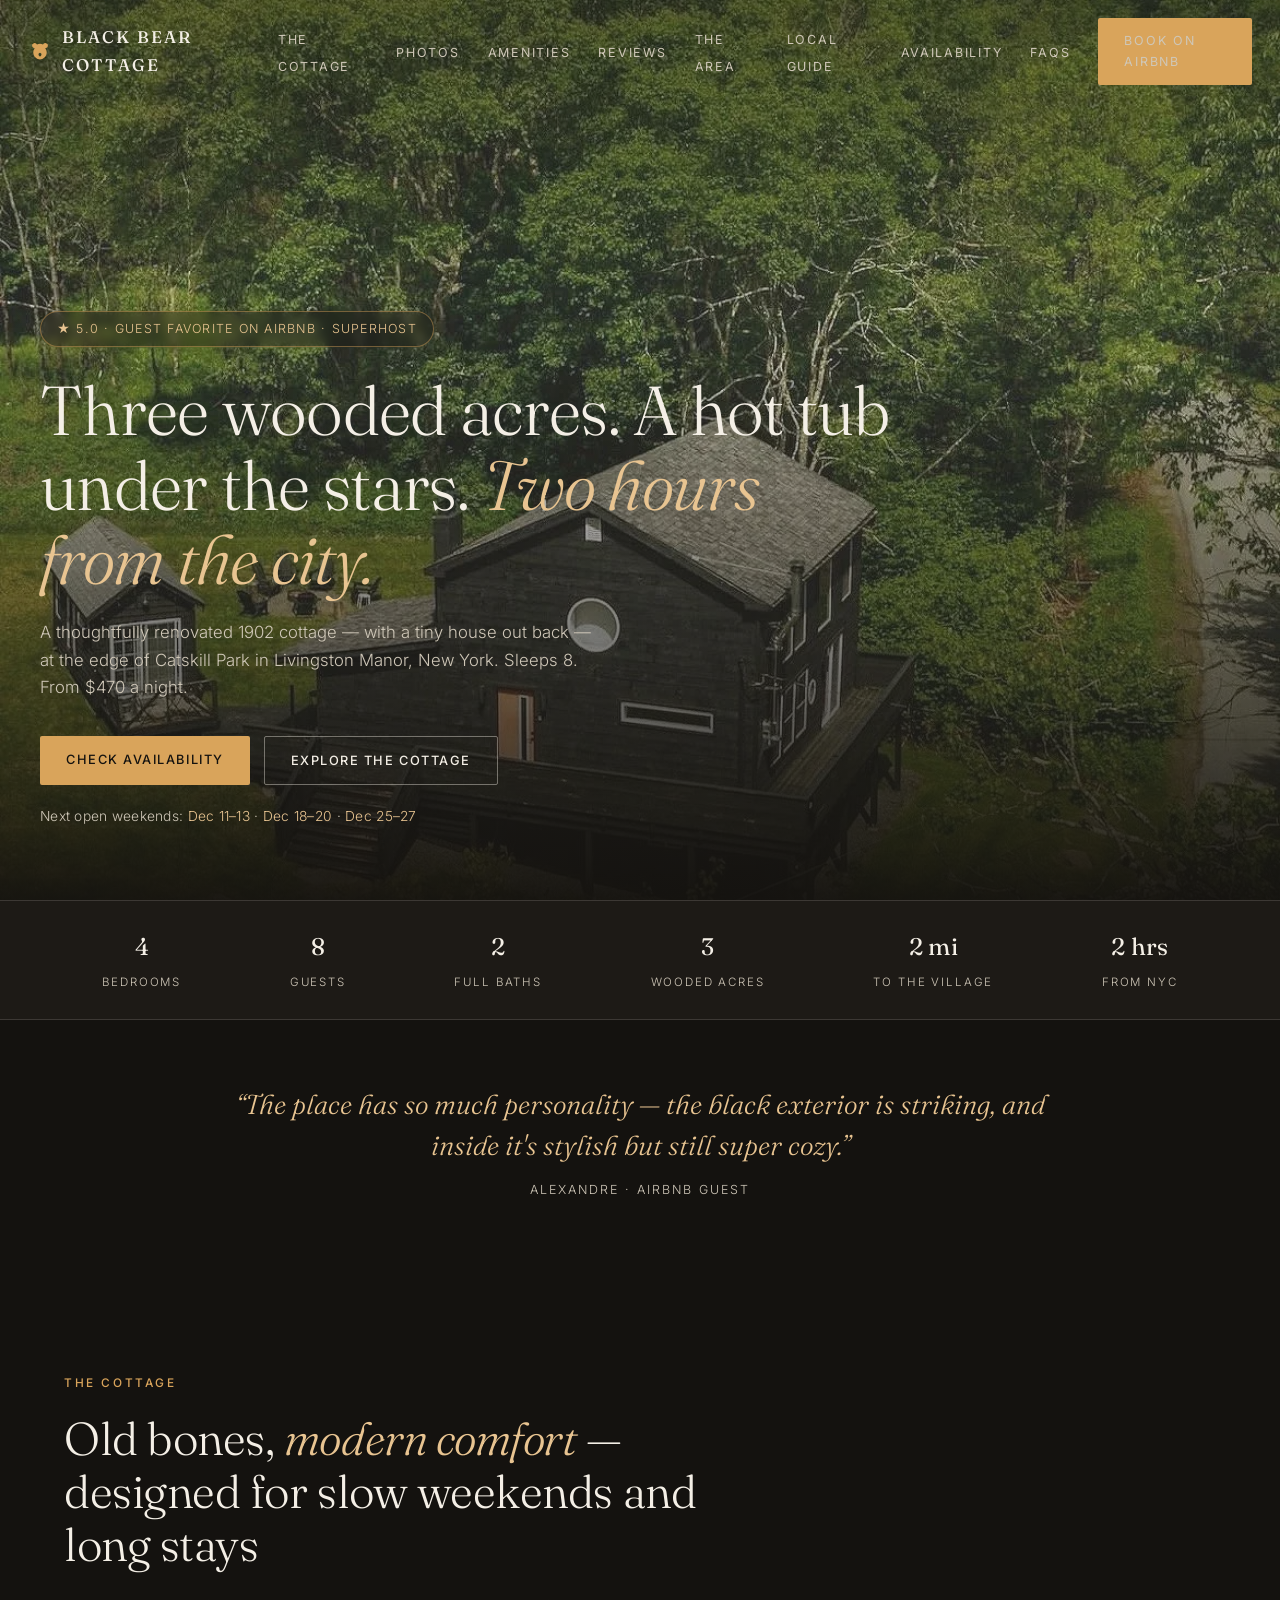
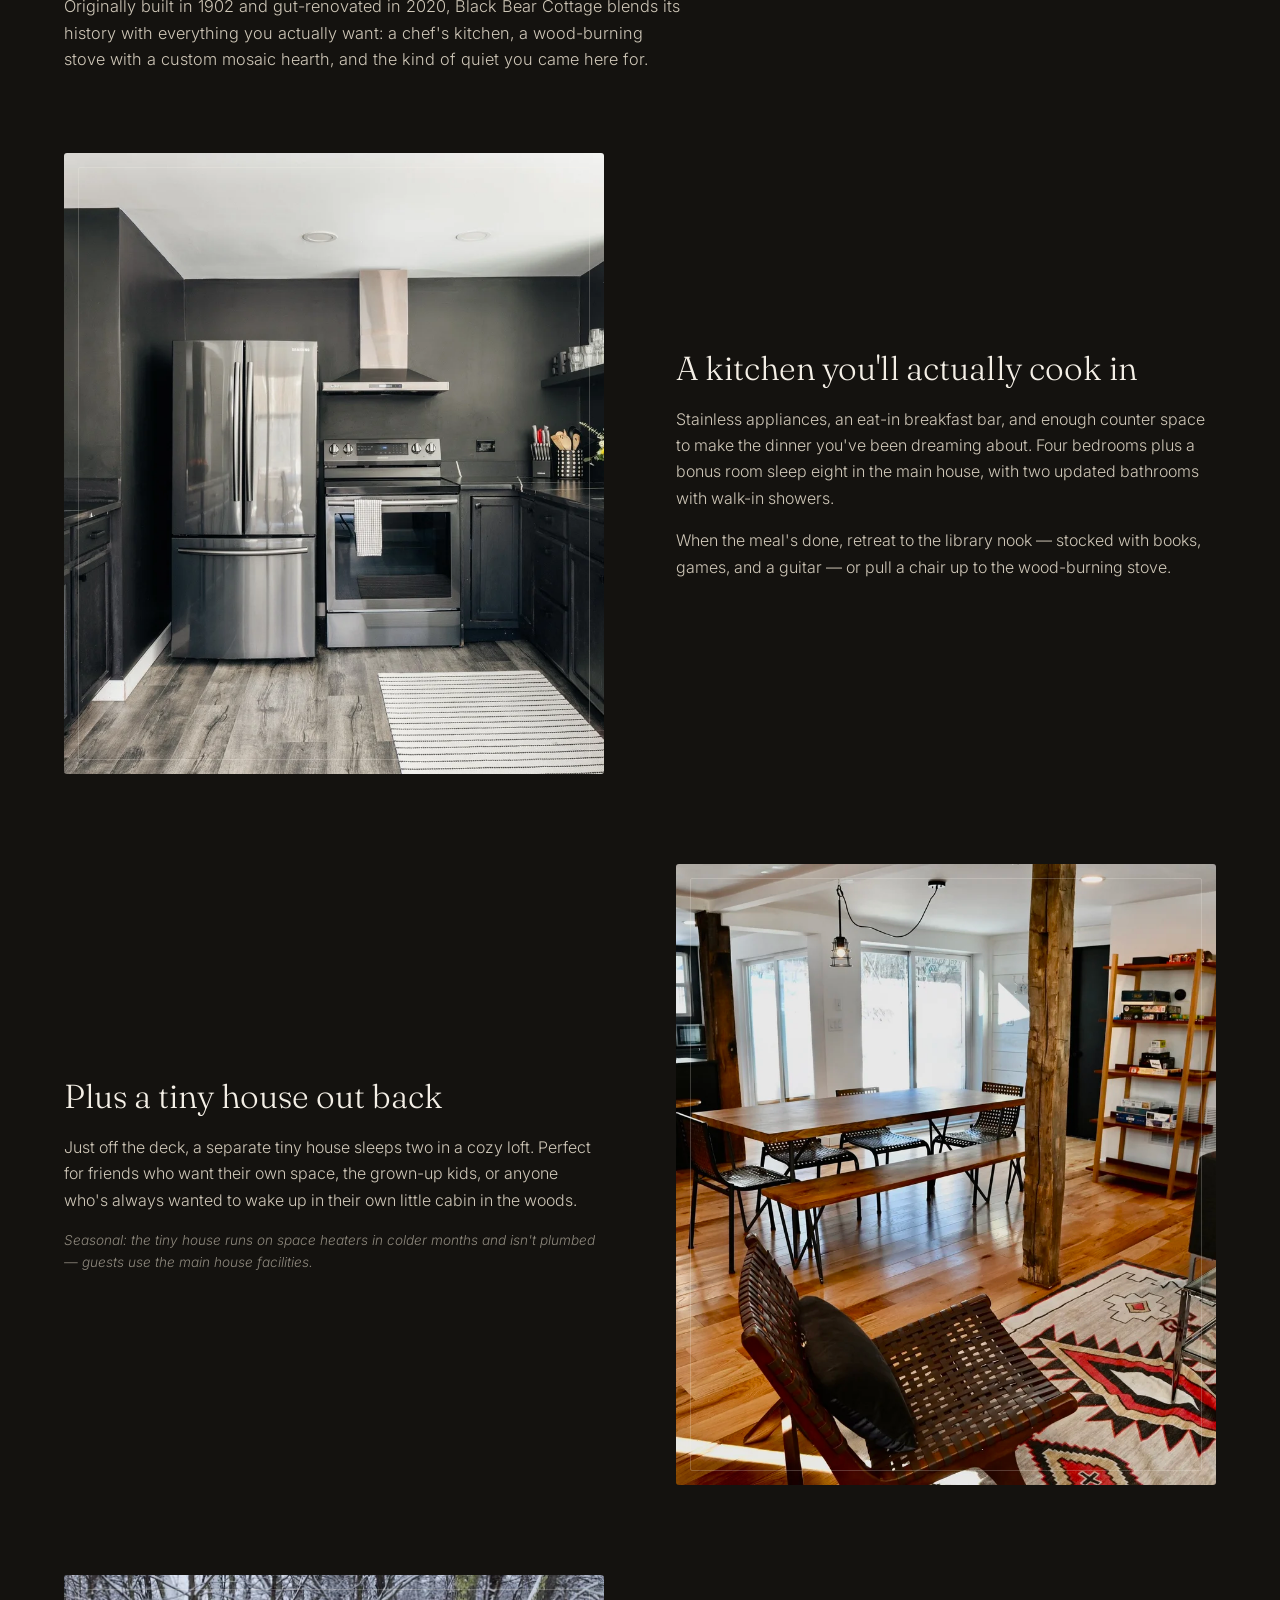
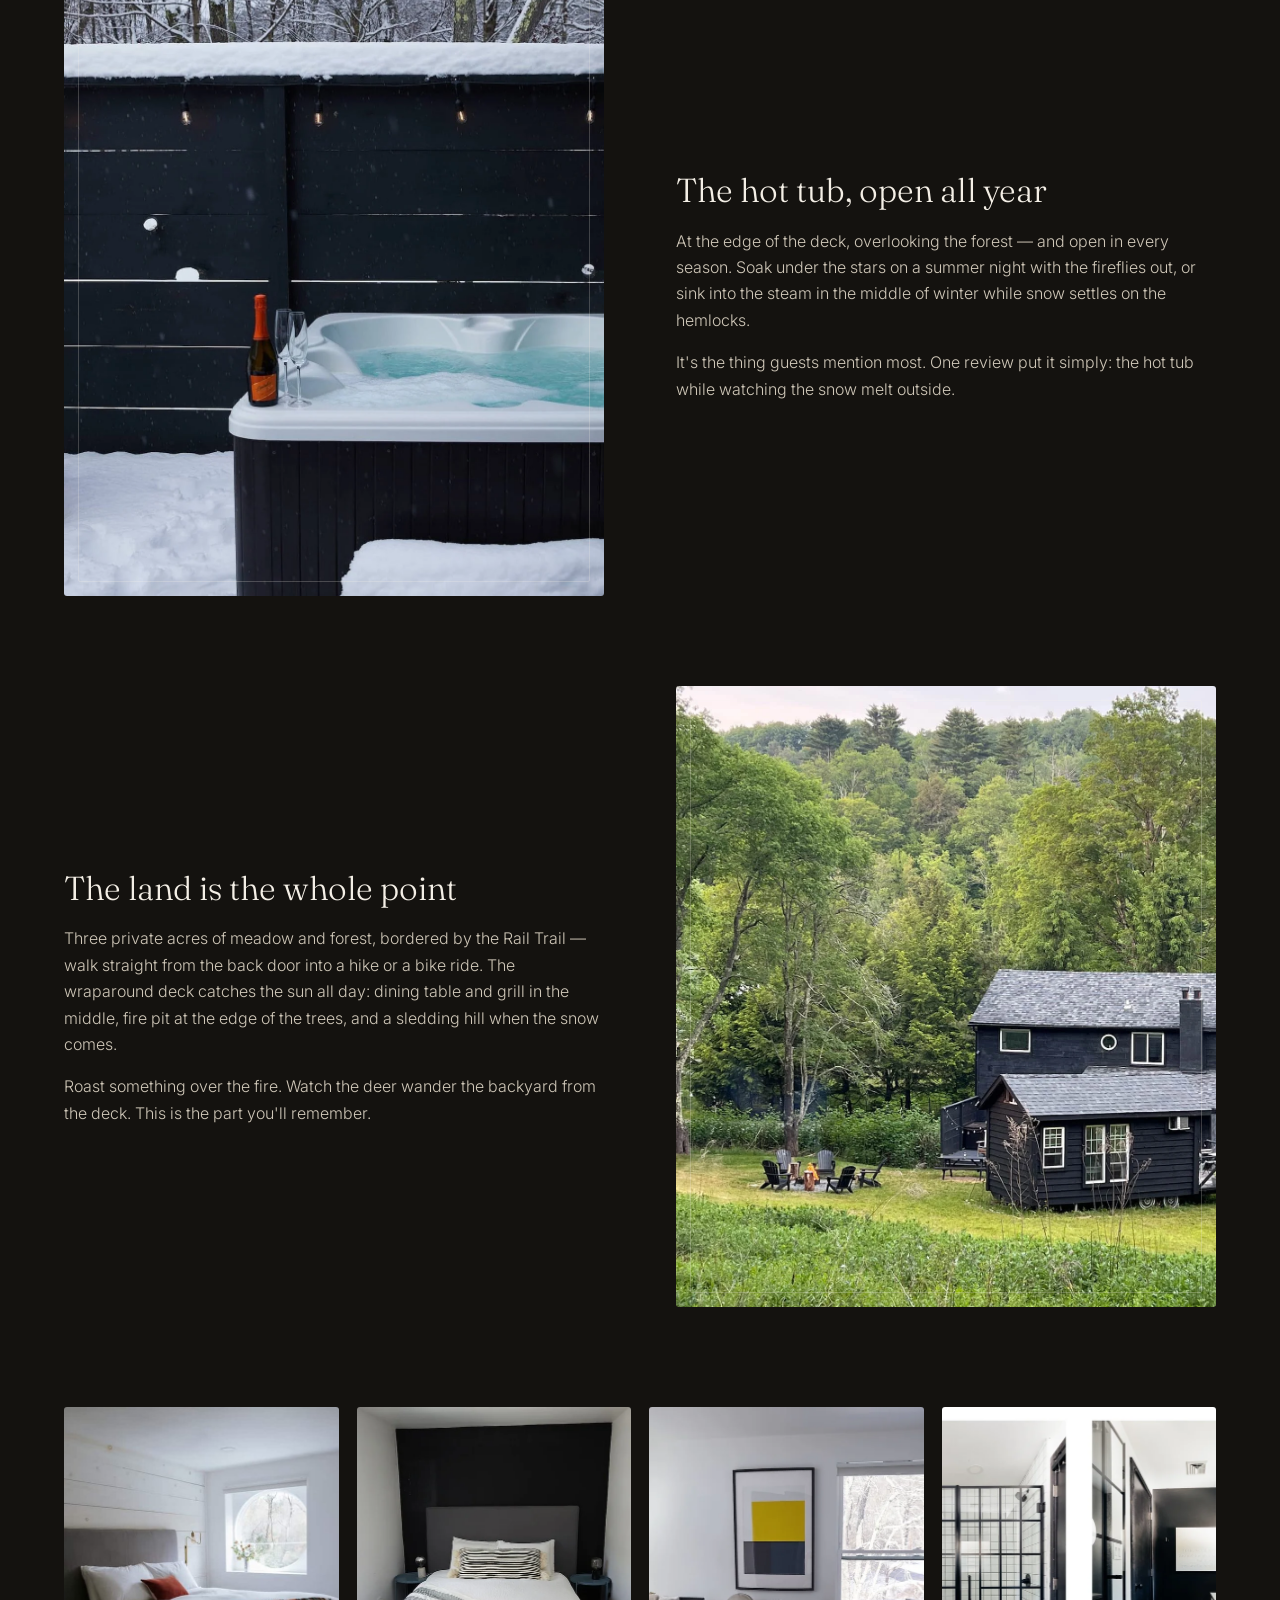
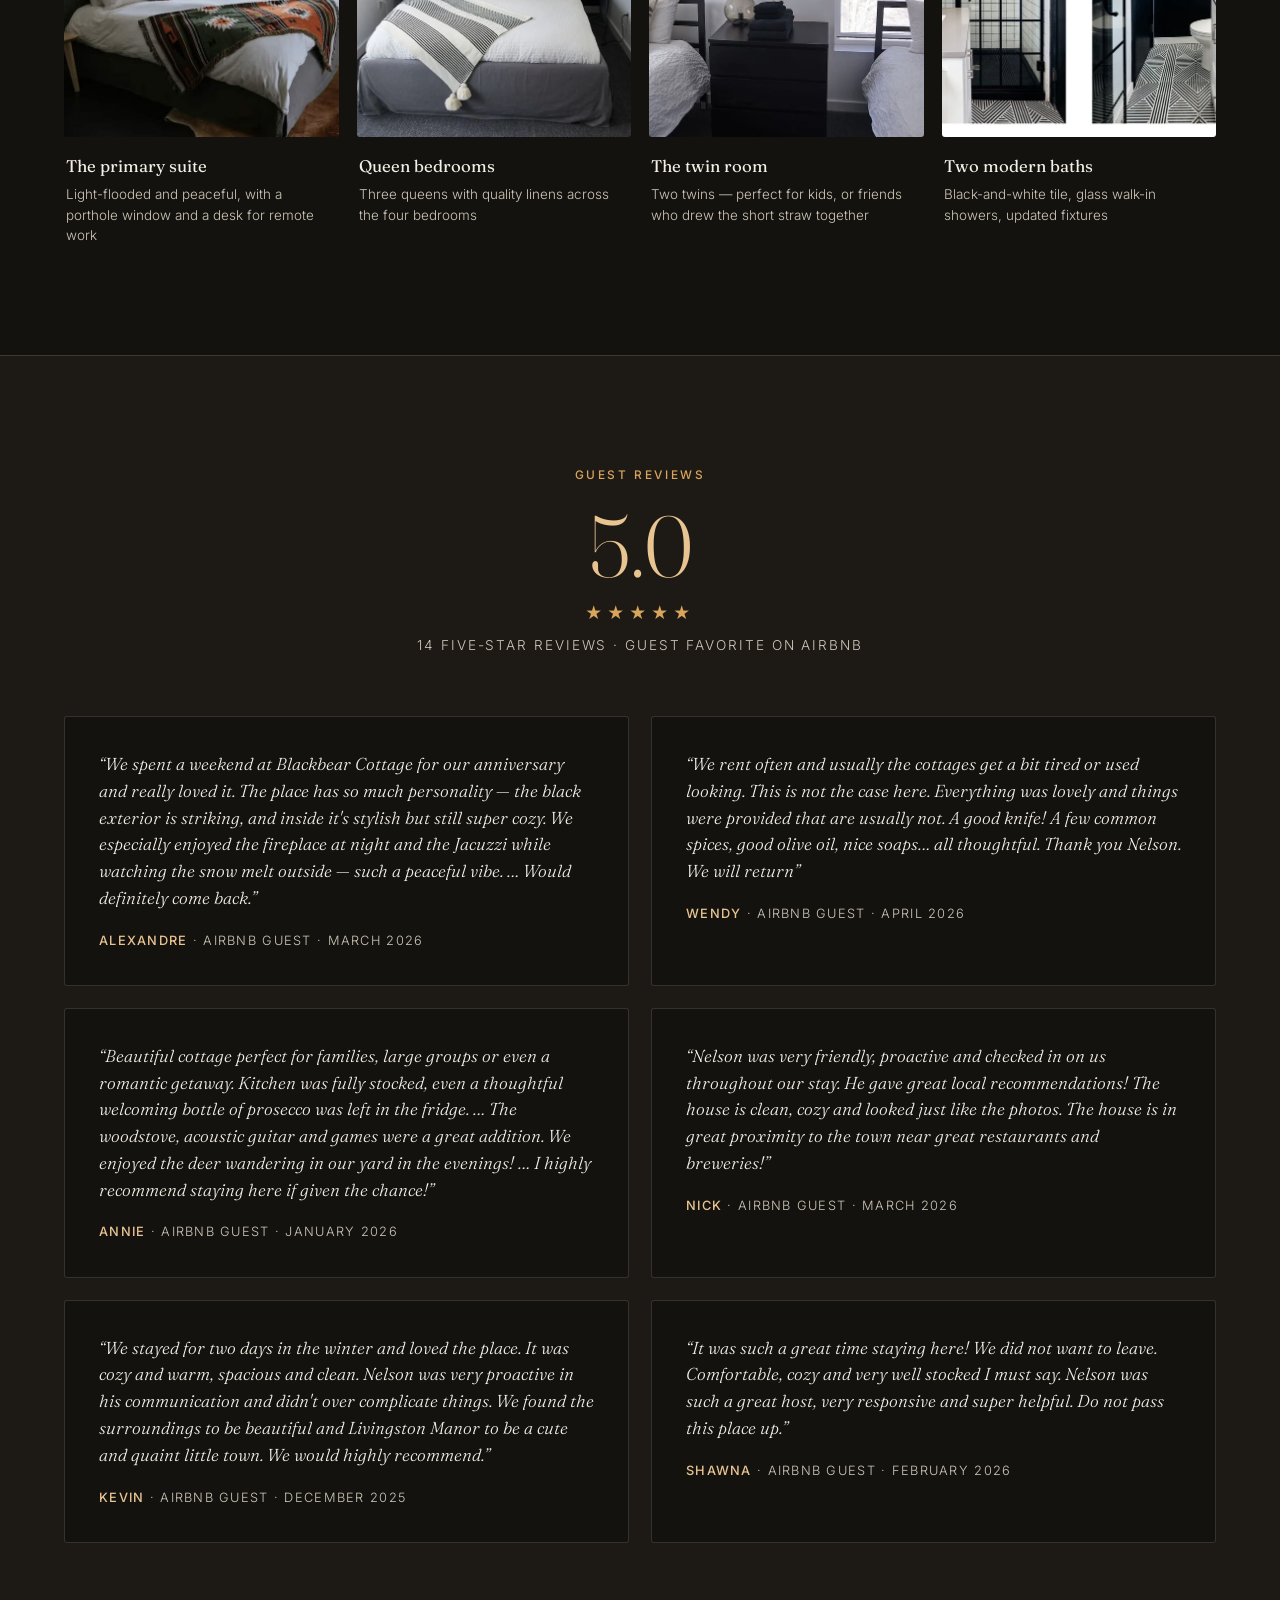
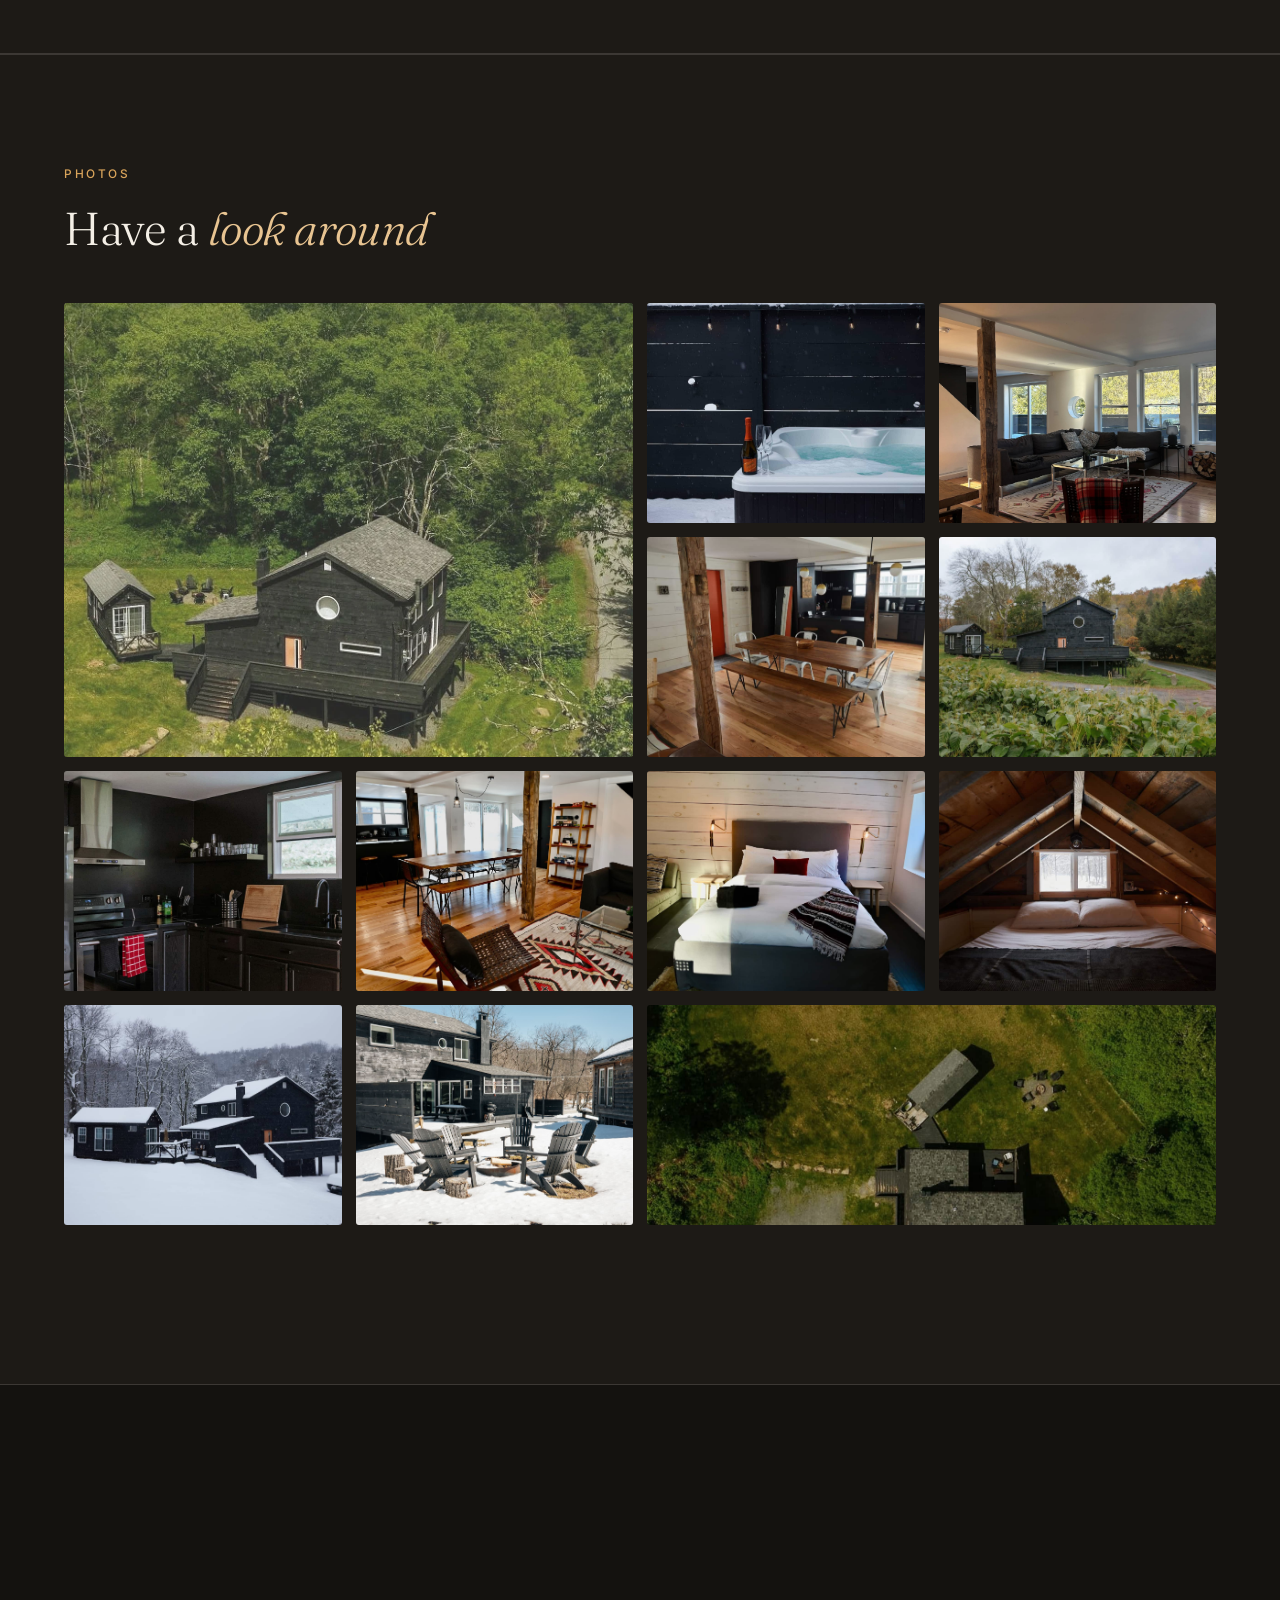
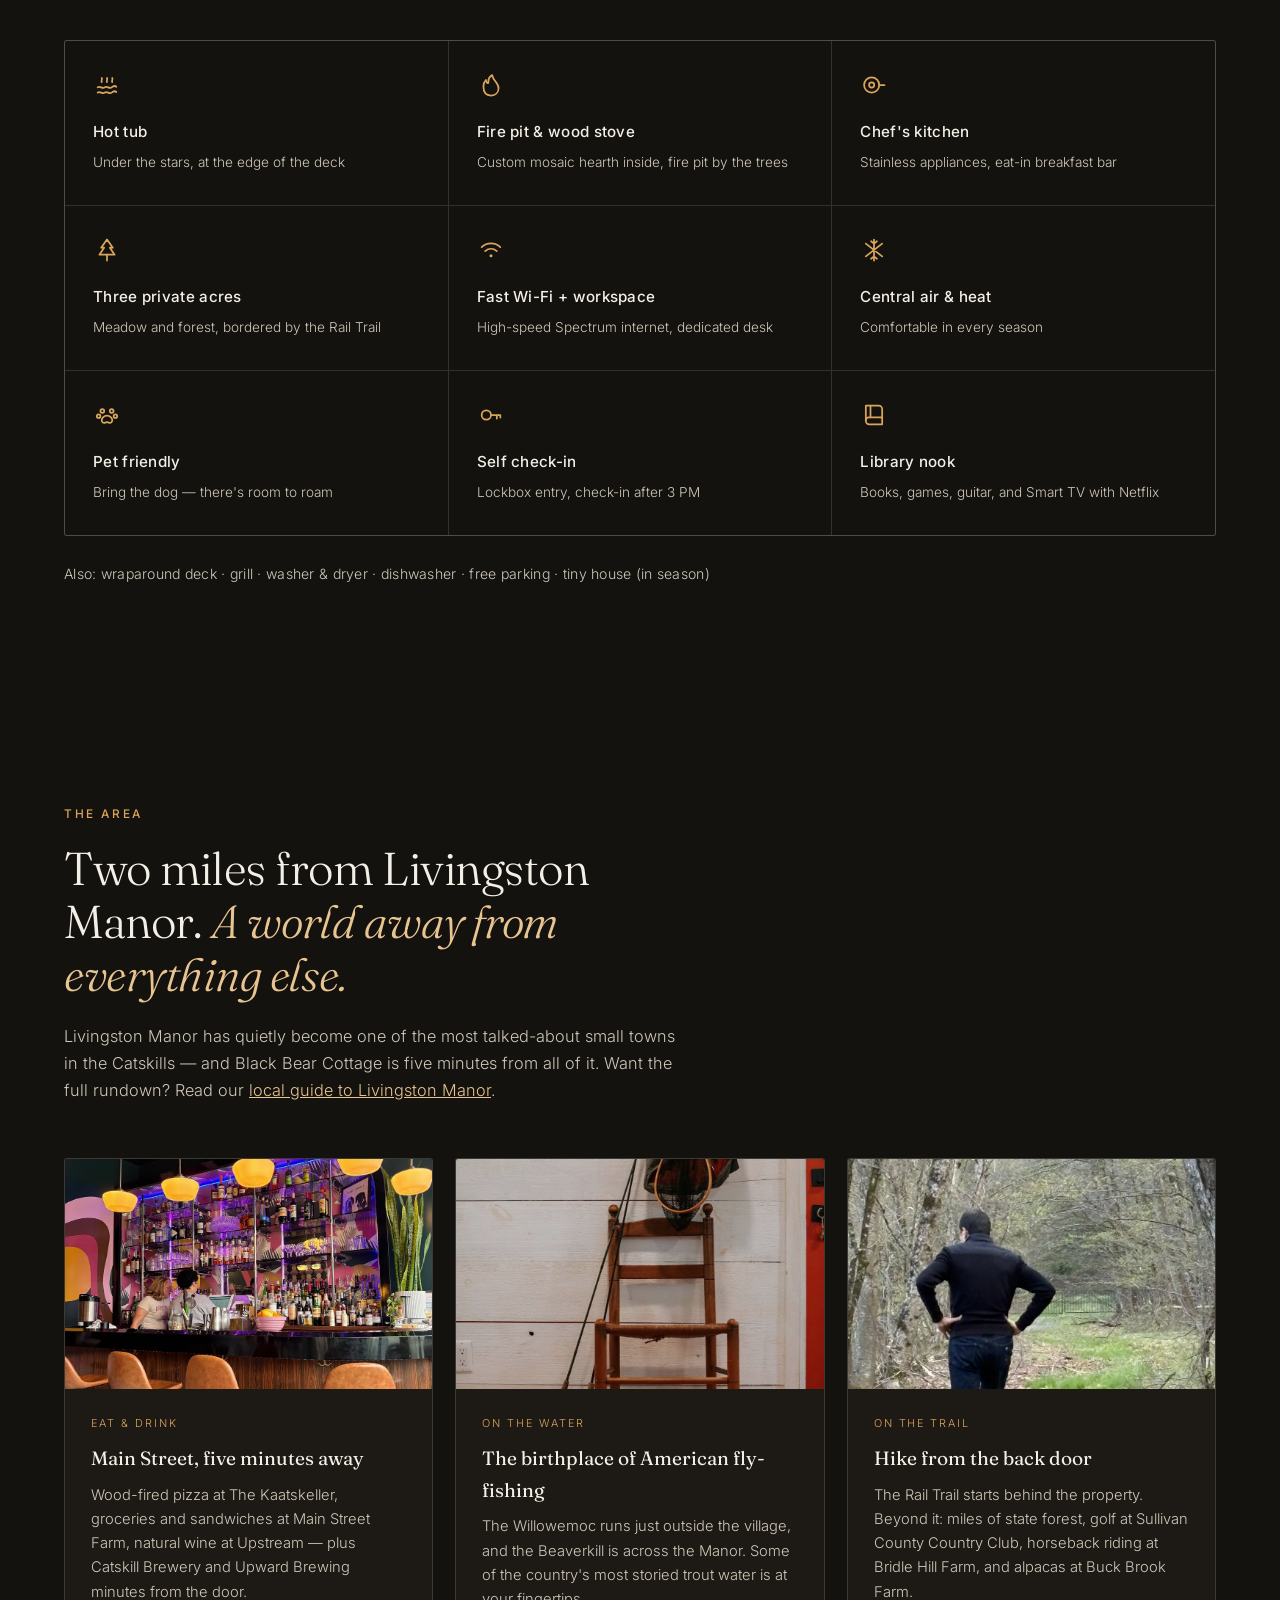
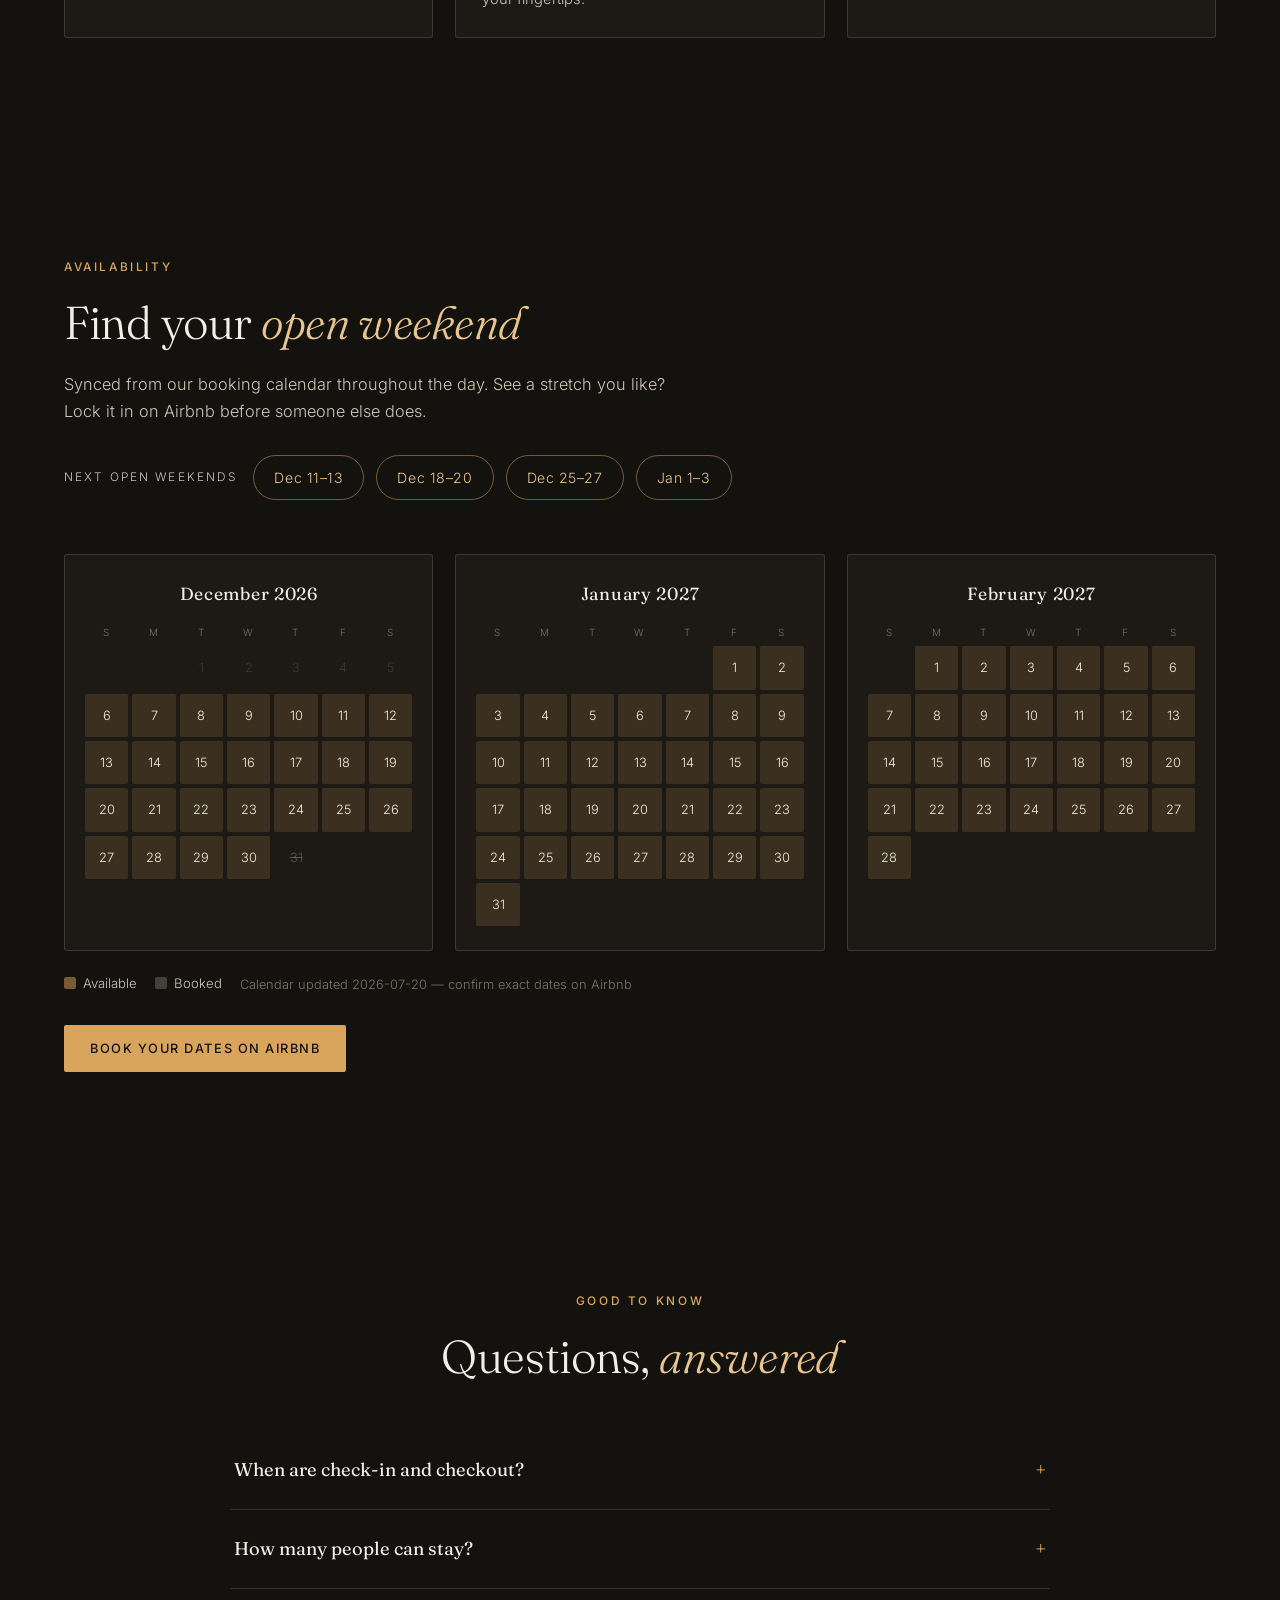
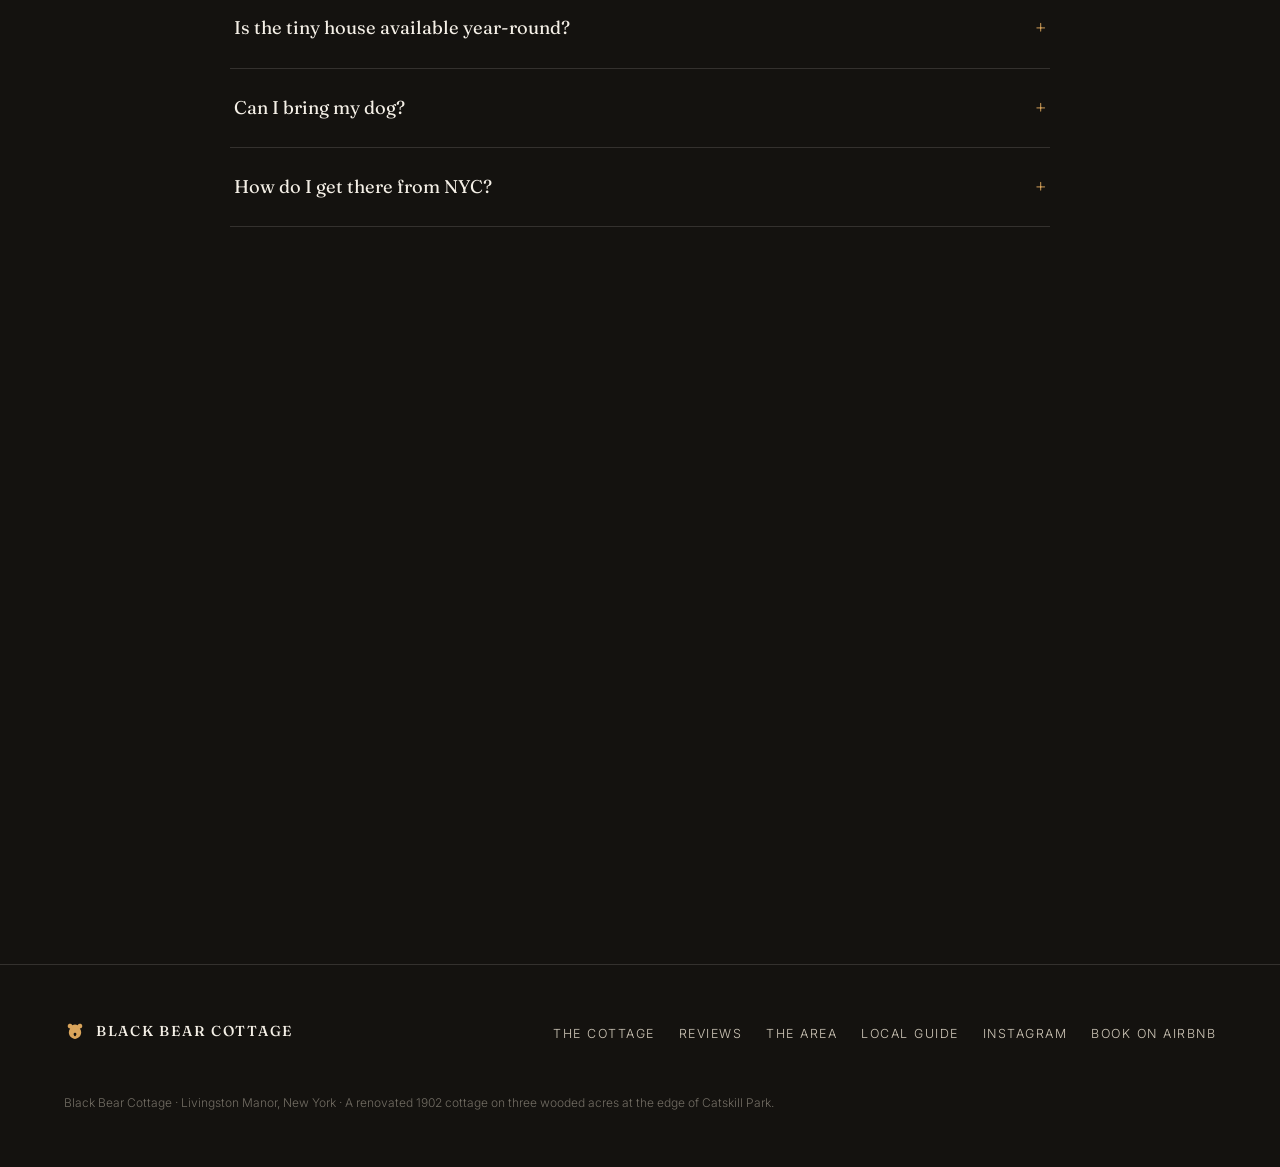
==== commit d779b66f: "Add Google Analytics (GA4) gtag.js snippet — G-ZPM6VEPQL1" ====
--- a/index.html
+++ b/index.html
@@ -1,6 +1,16 @@
 <!DOCTYPE html>
 <html lang="en">
 <head>
+  <!-- Google tag (gtag.js) -->
+  <script async src="https://www.googletagmanager.com/gtag/js?id=G-ZPM6VEPQL1"></script>
+  <script>
+    window.dataLayer = window.dataLayer || [];
+    function gtag(){dataLayer.push(arguments);}
+    gtag('js', new Date());
+
+    gtag('config', 'G-ZPM6VEPQL1');
+  </script>
+
 <meta charset="UTF-8">
 <meta name="viewport" content="width=device-width, initial-scale=1.0">
 <title>Black Bear Cottage — Catskills Cabin Rental with Hot Tub | Livingston Manor, NY</title>
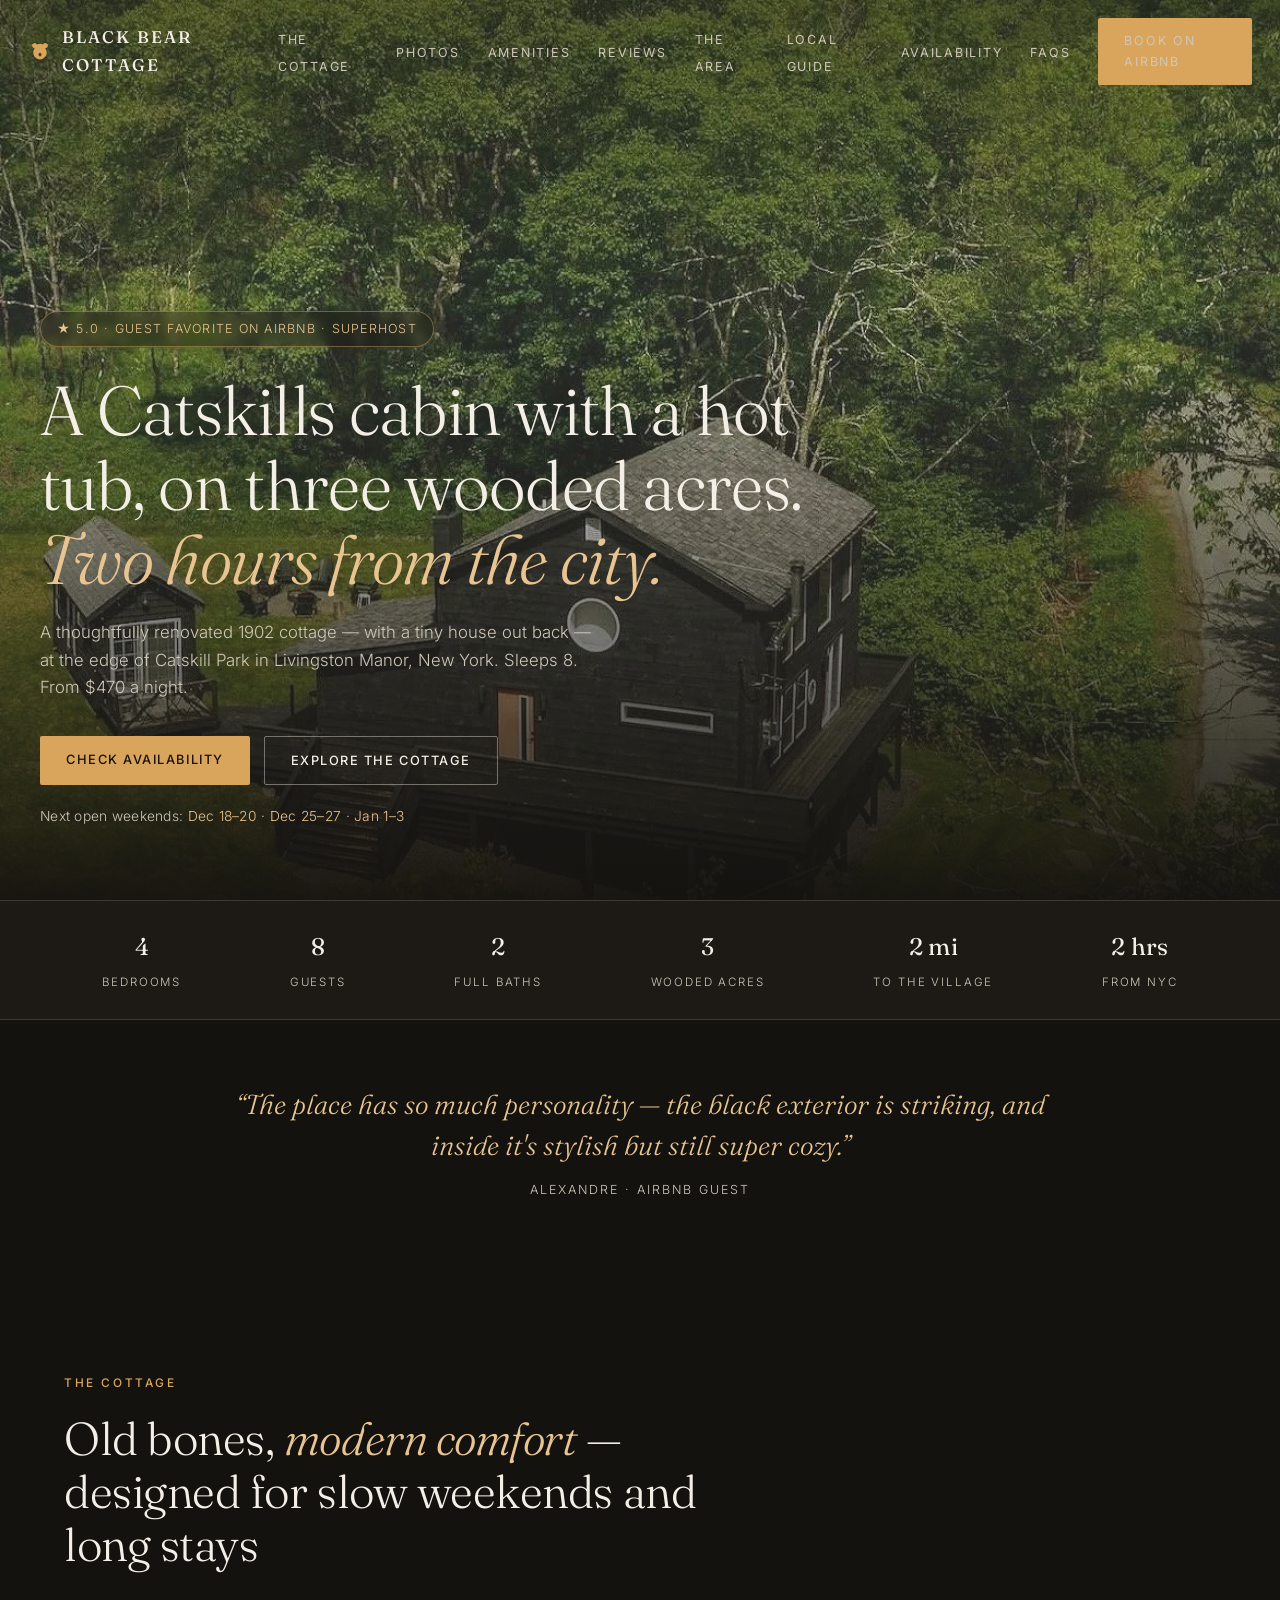
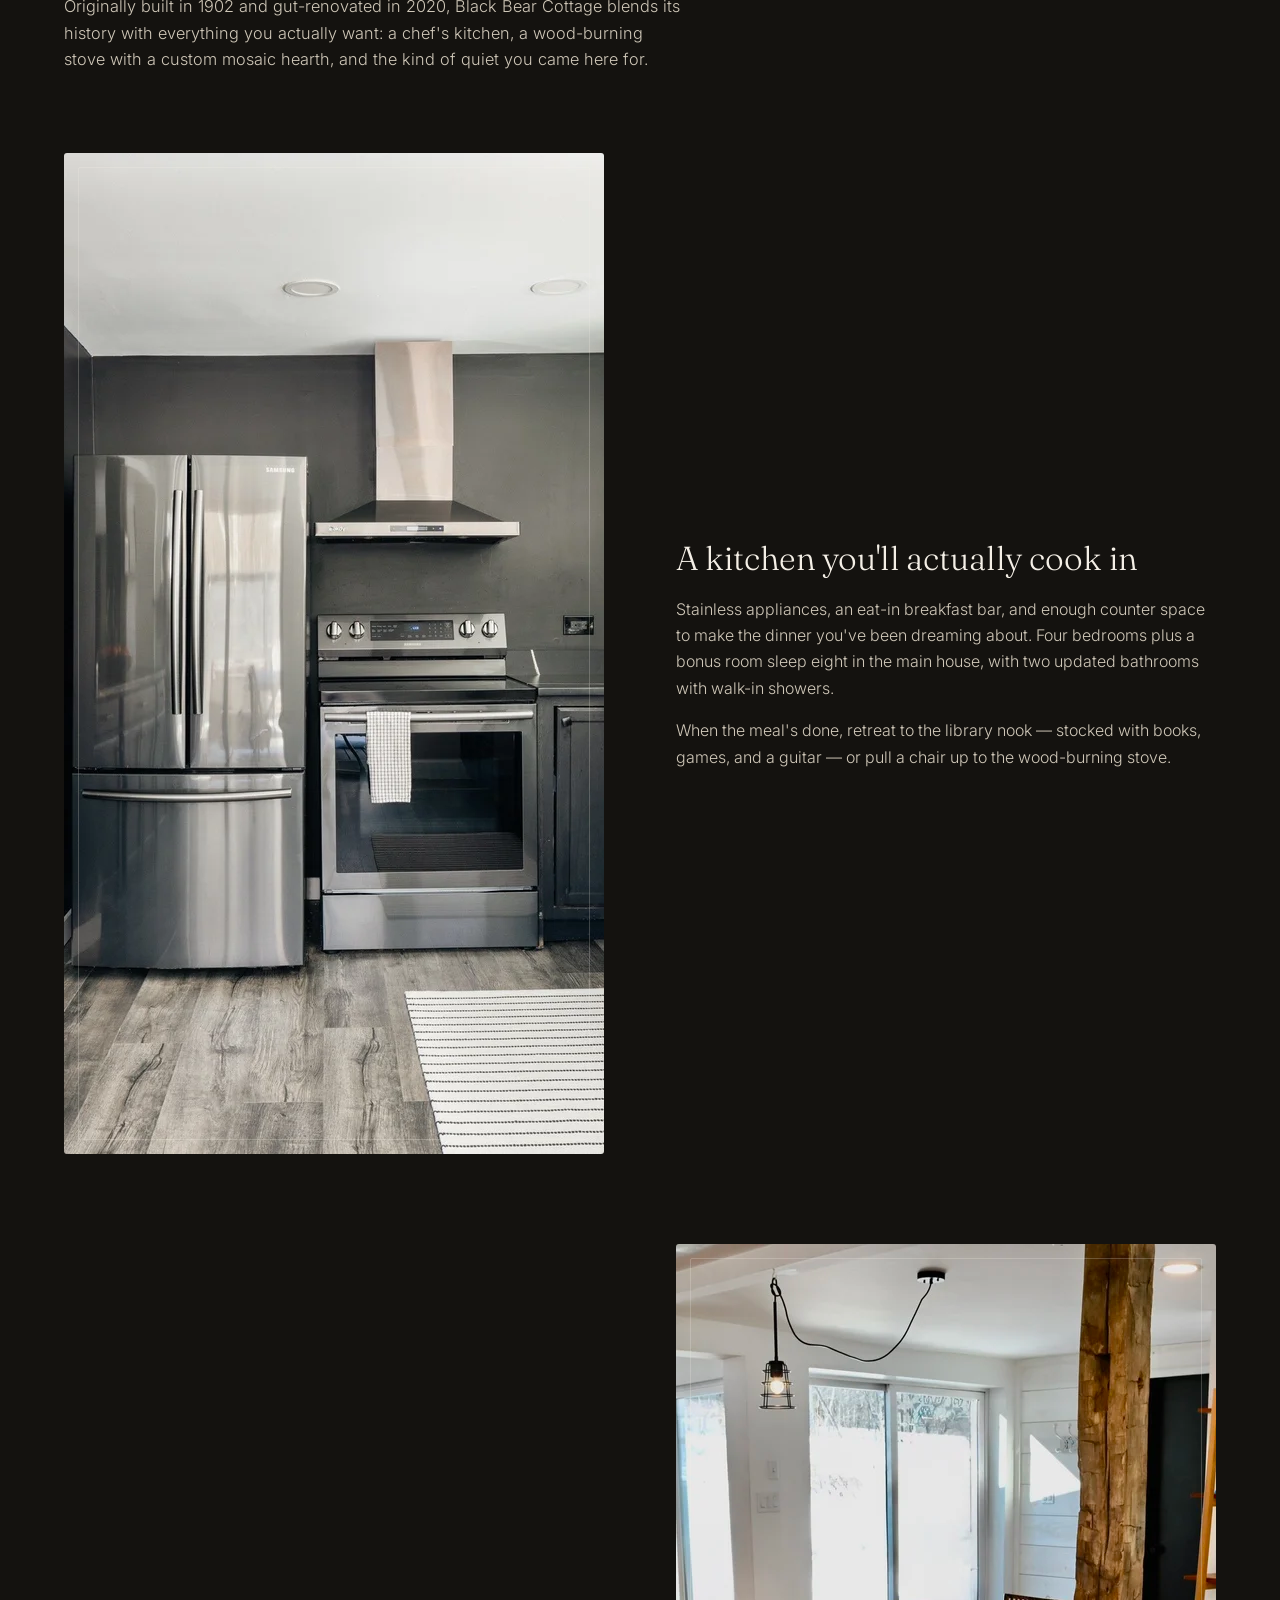
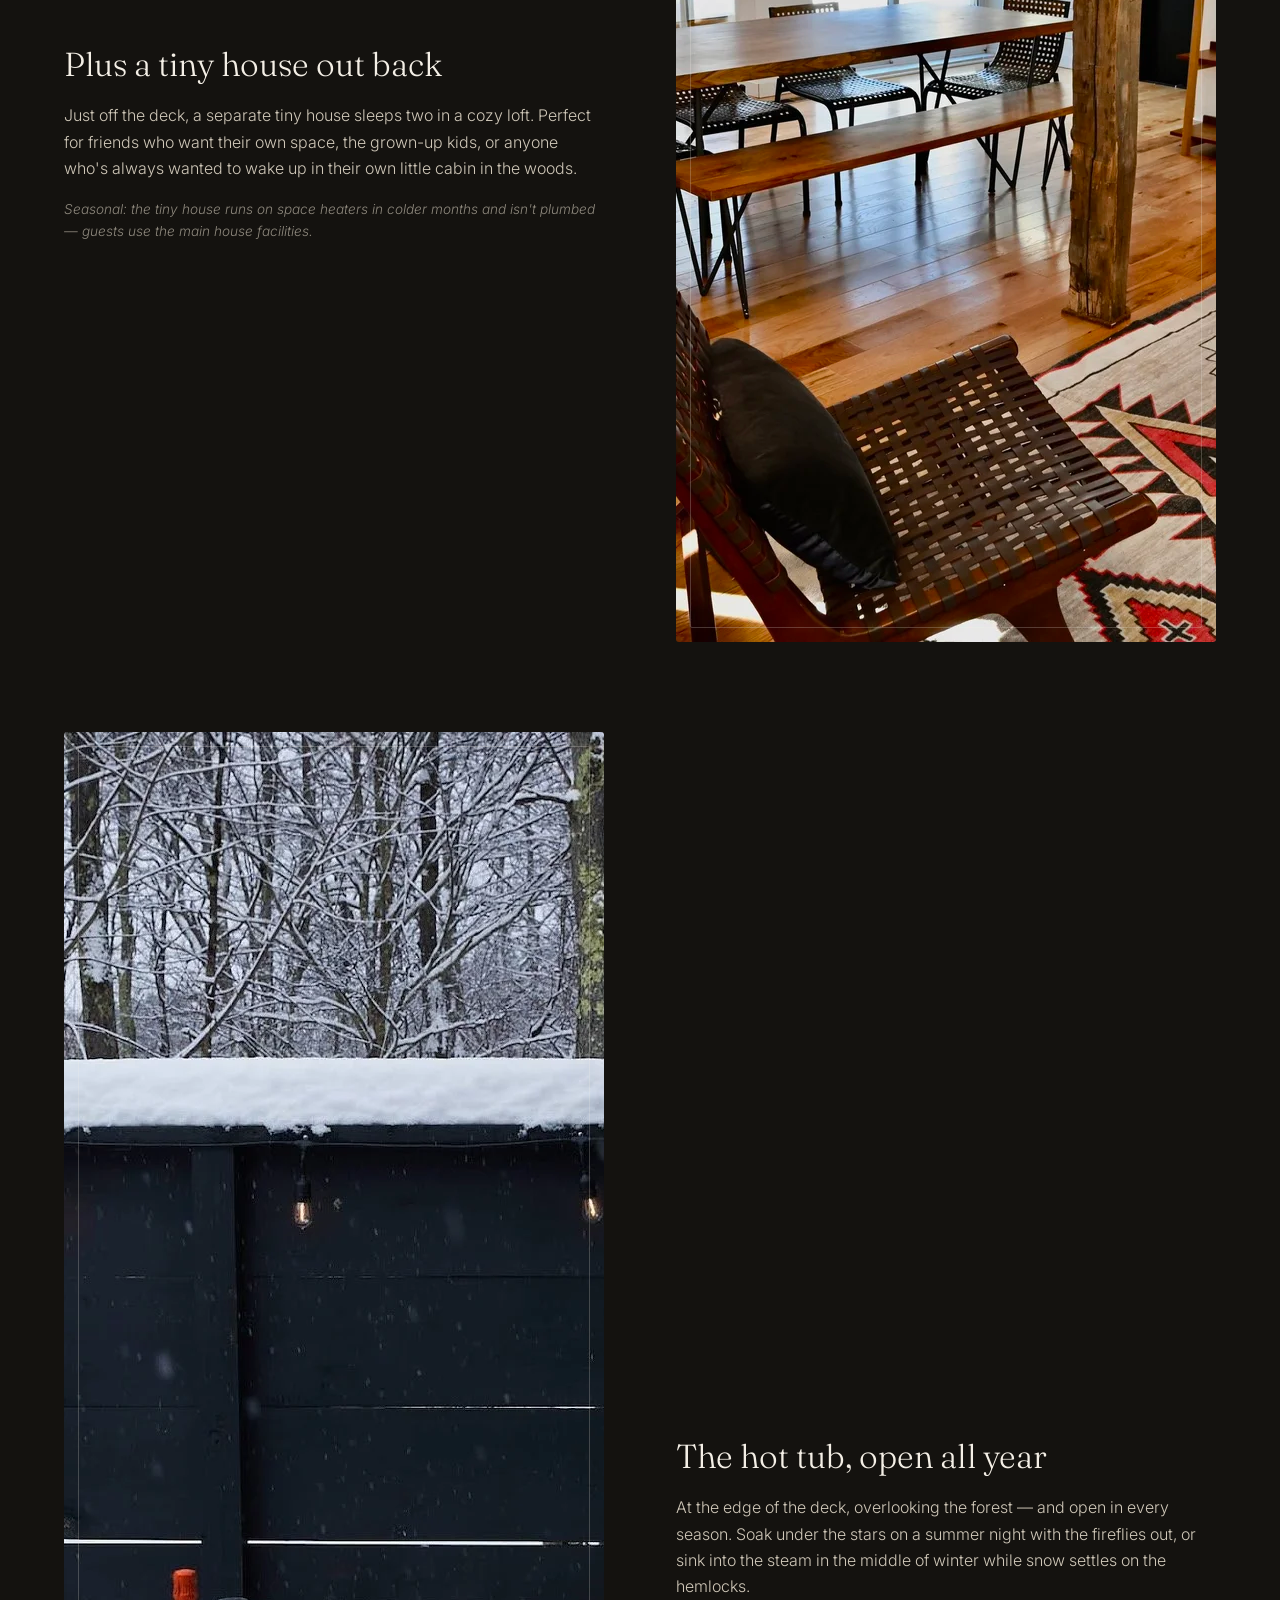
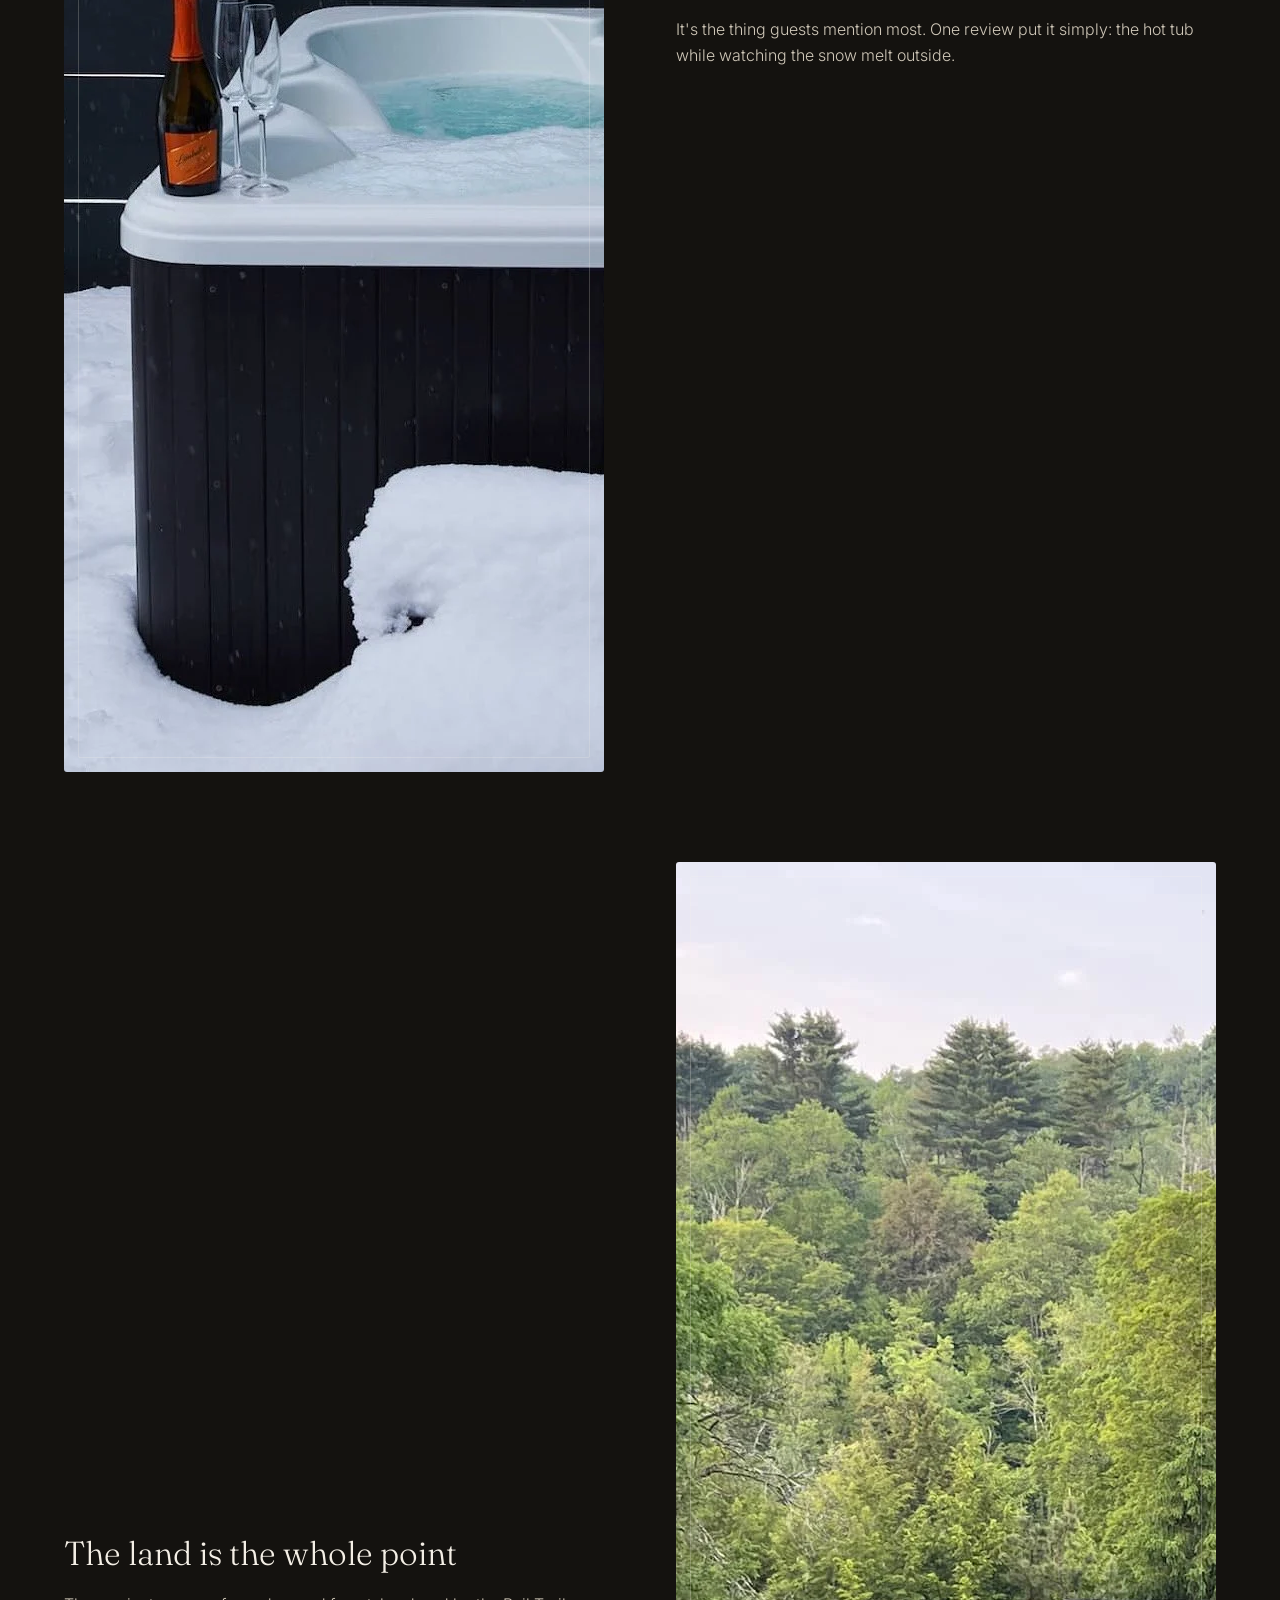
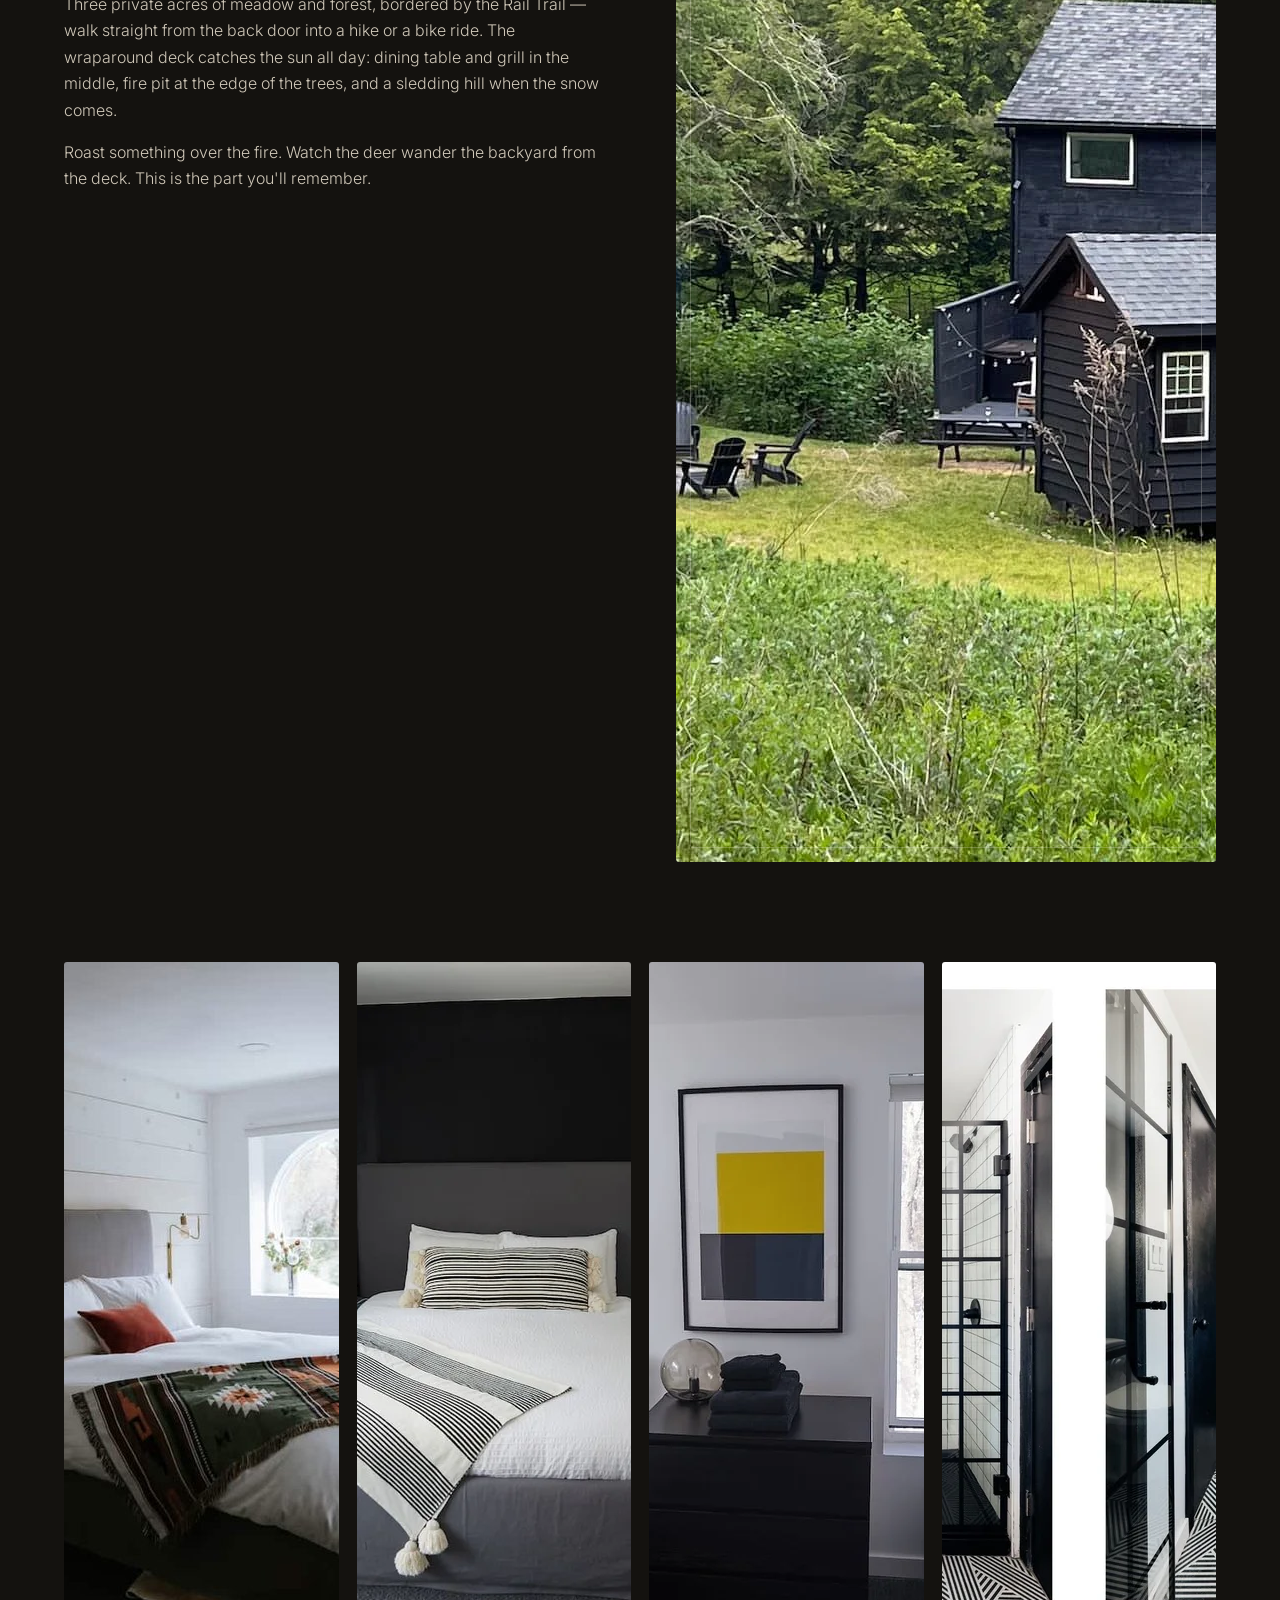
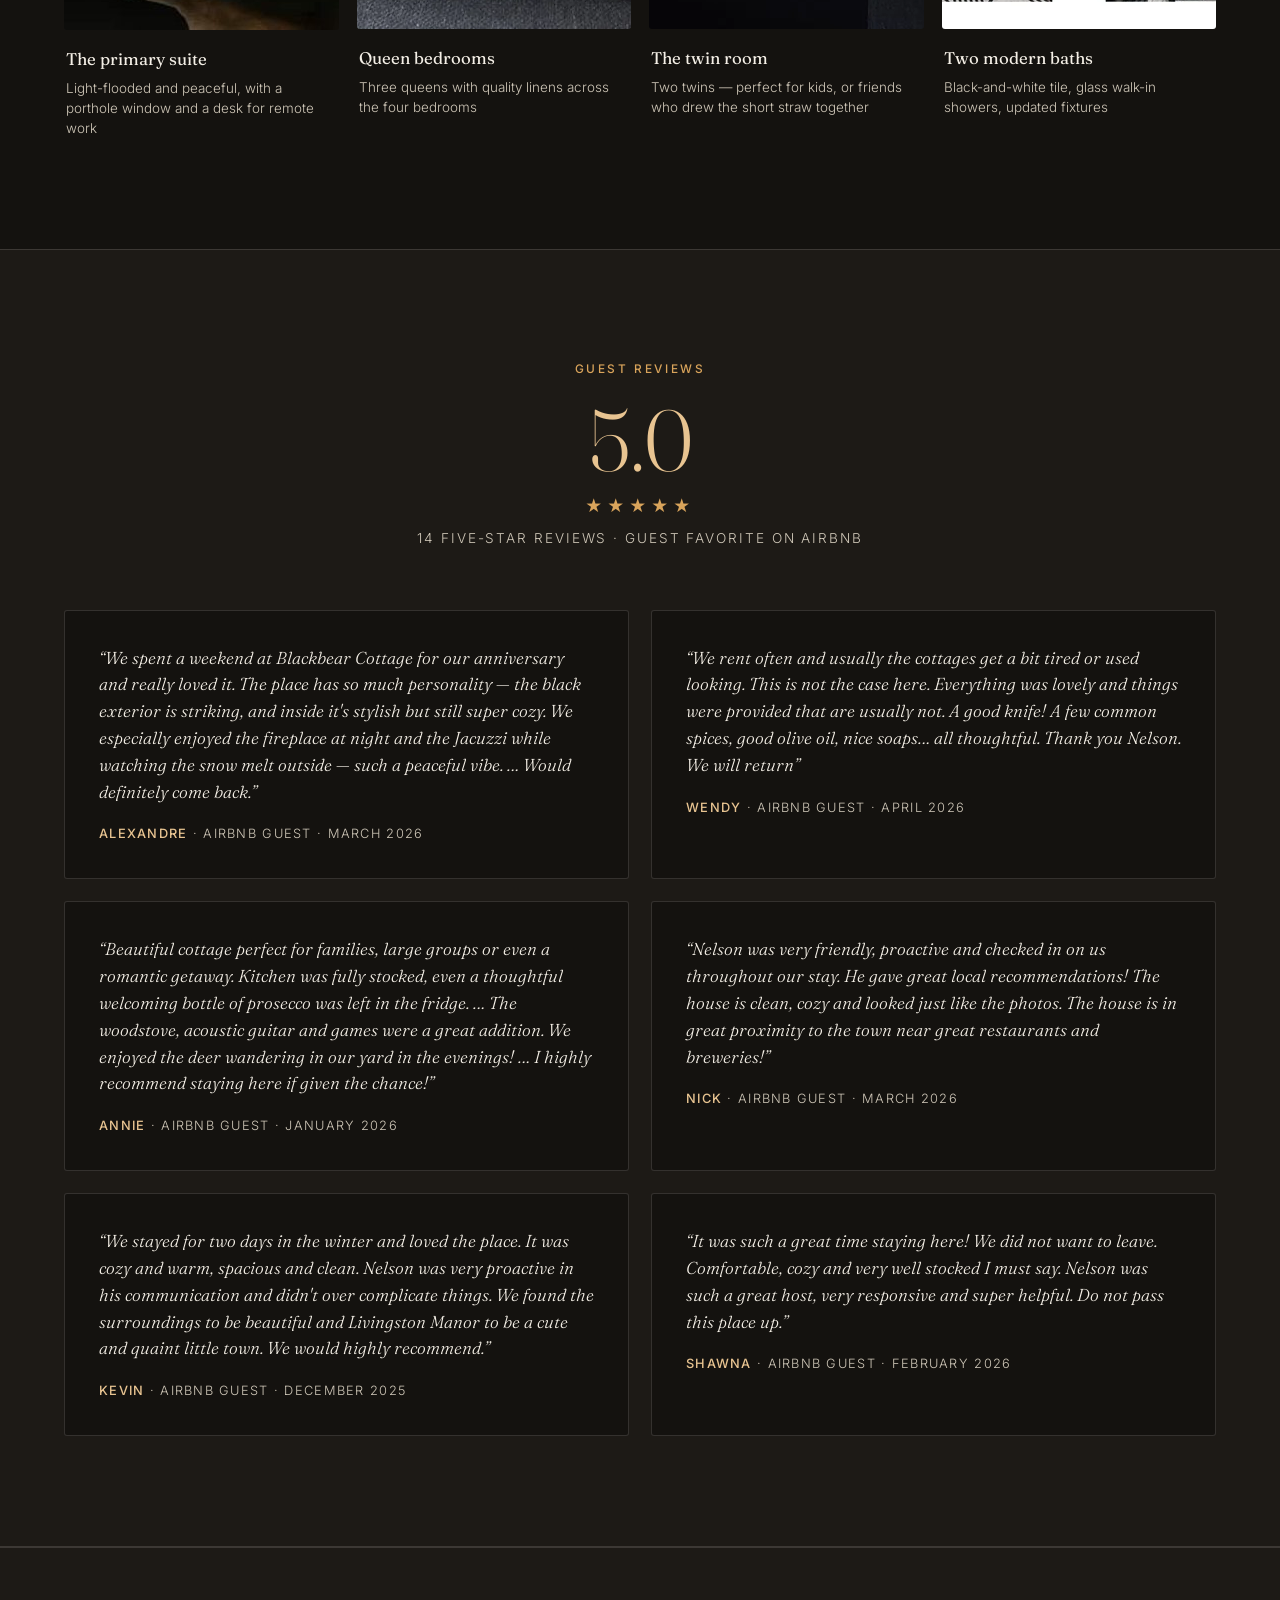
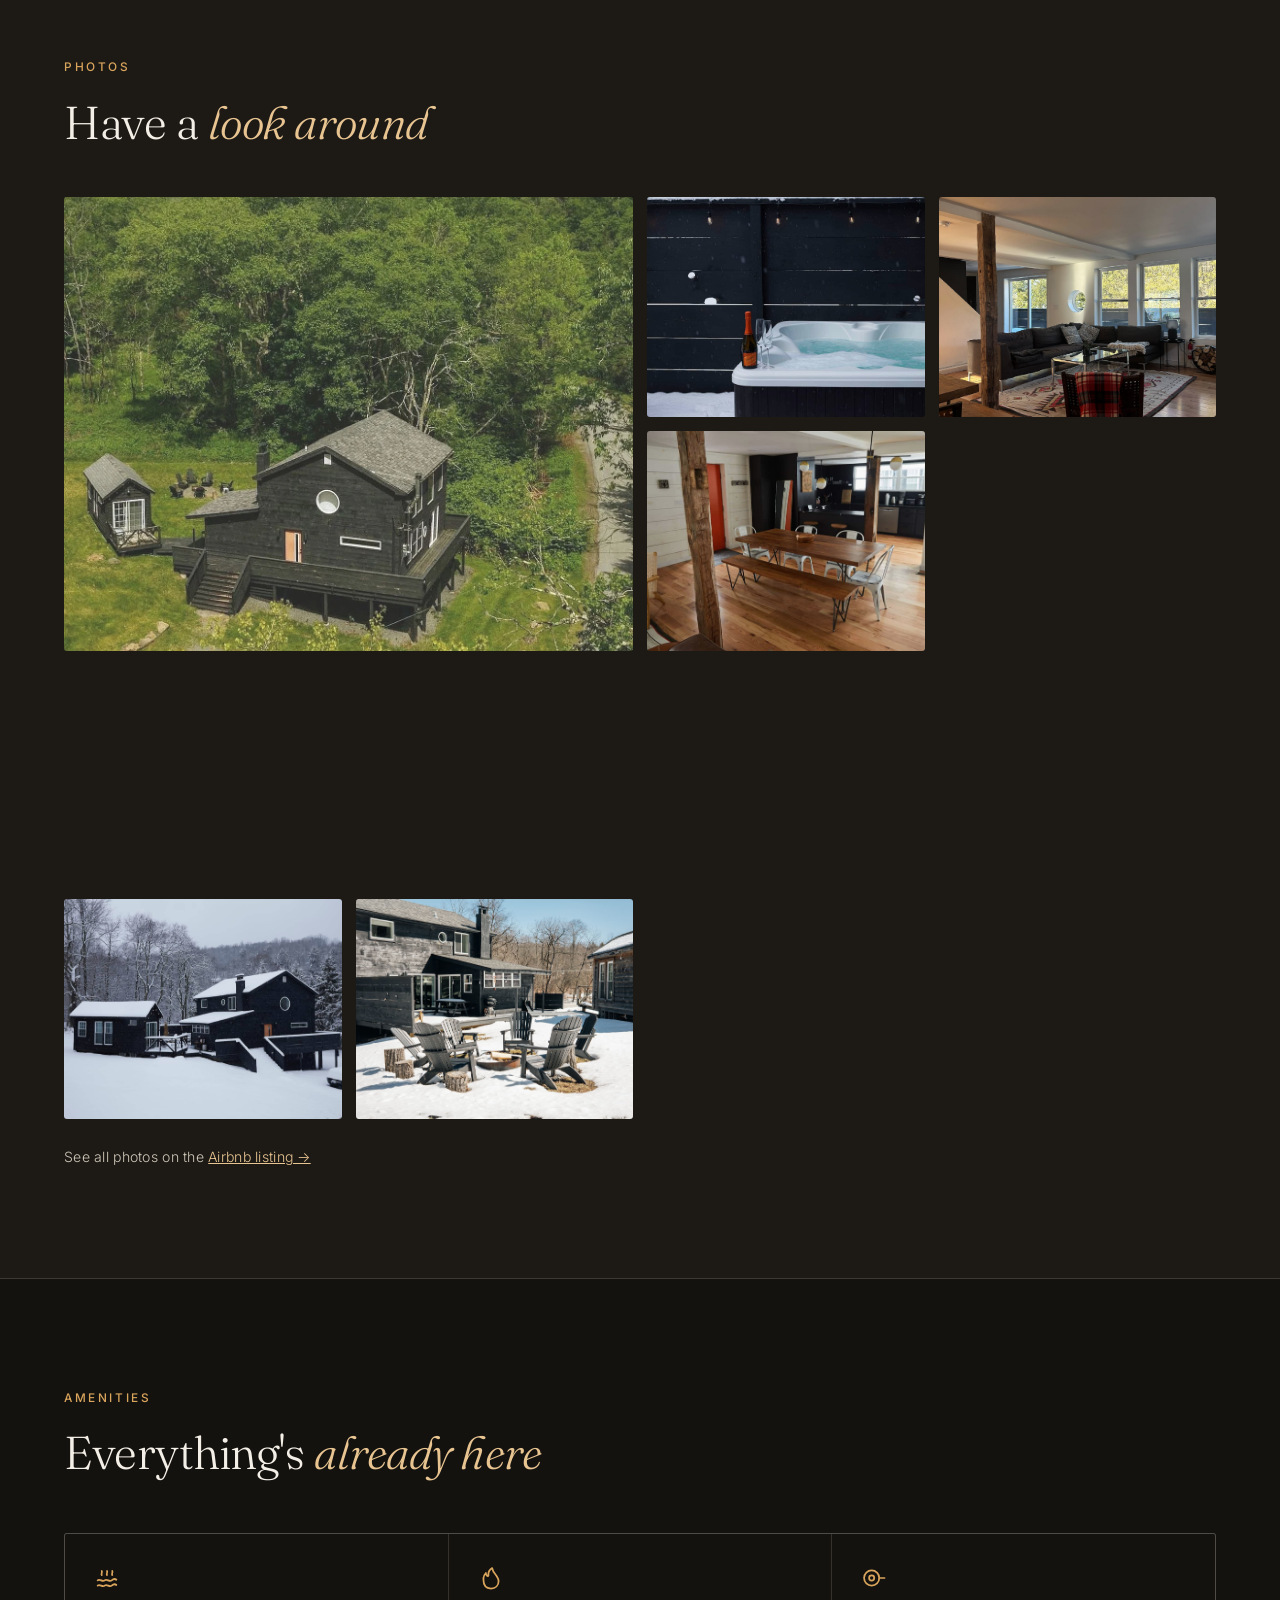
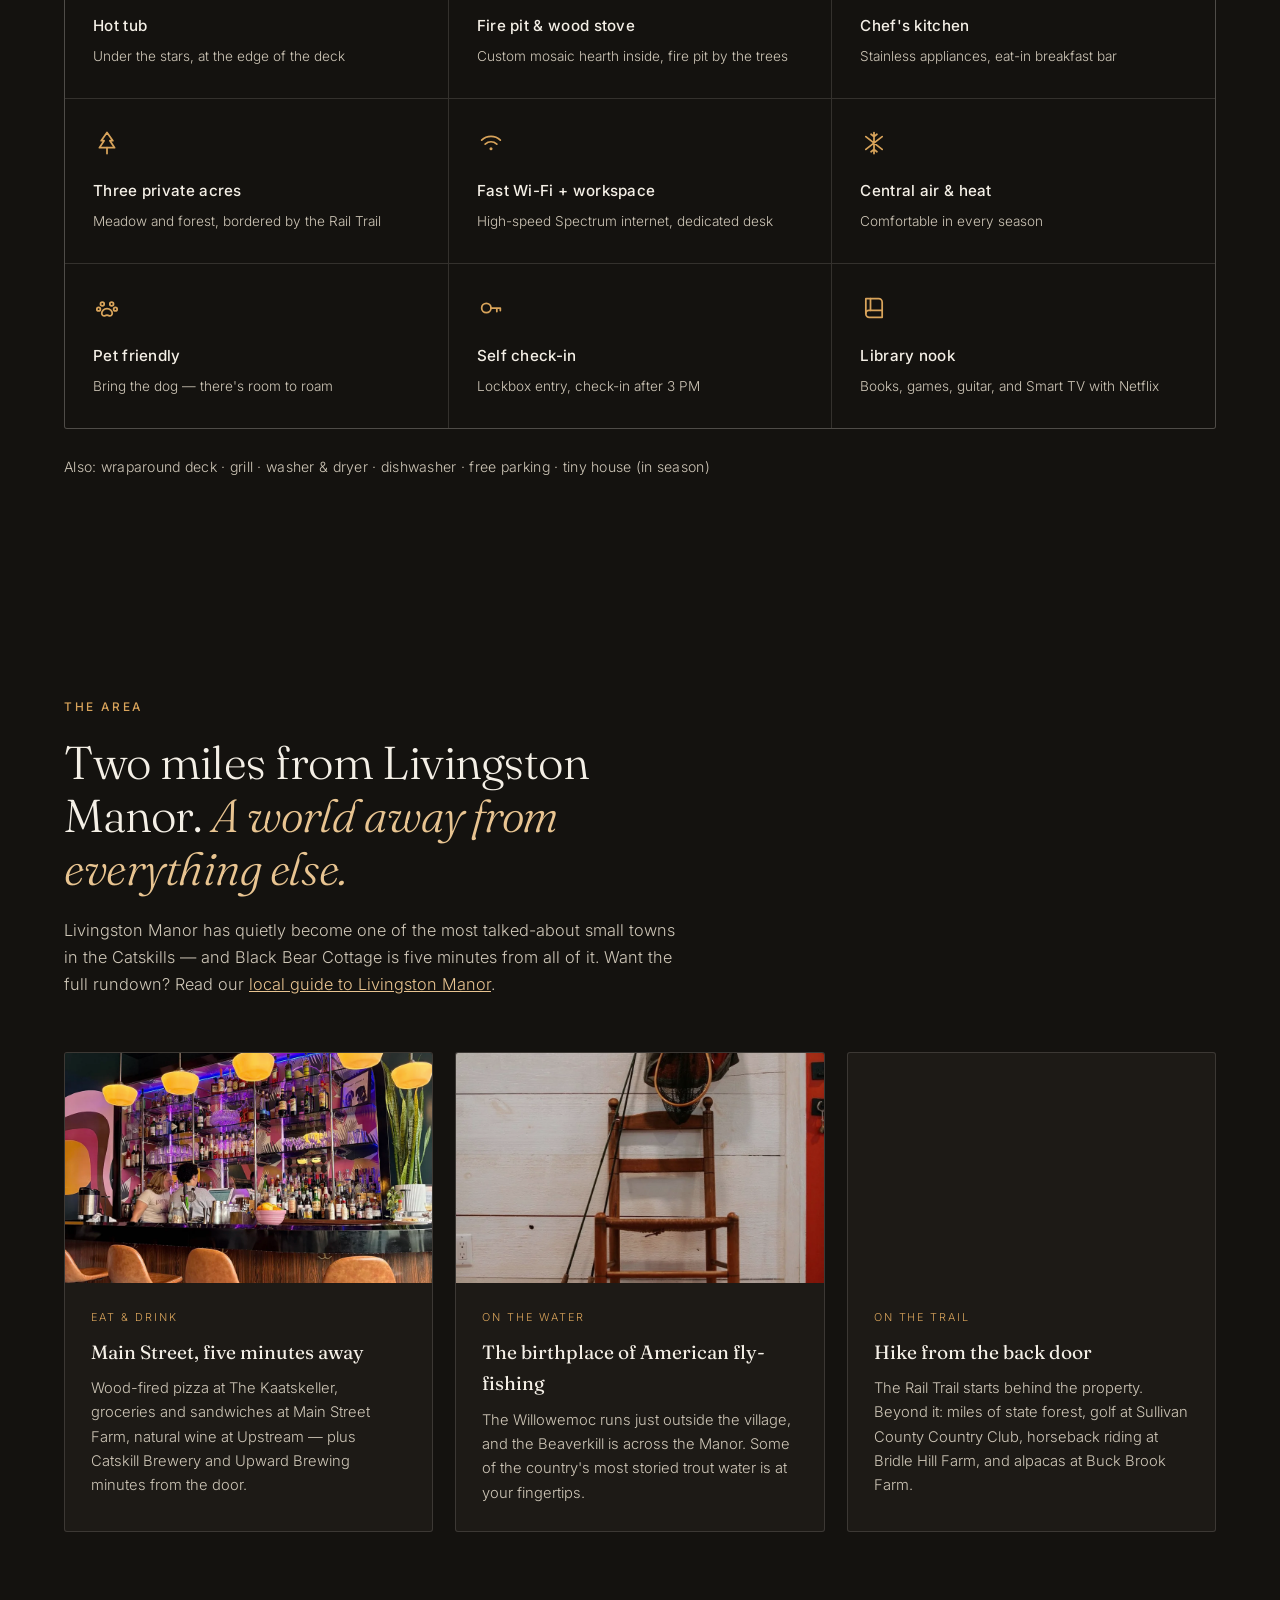
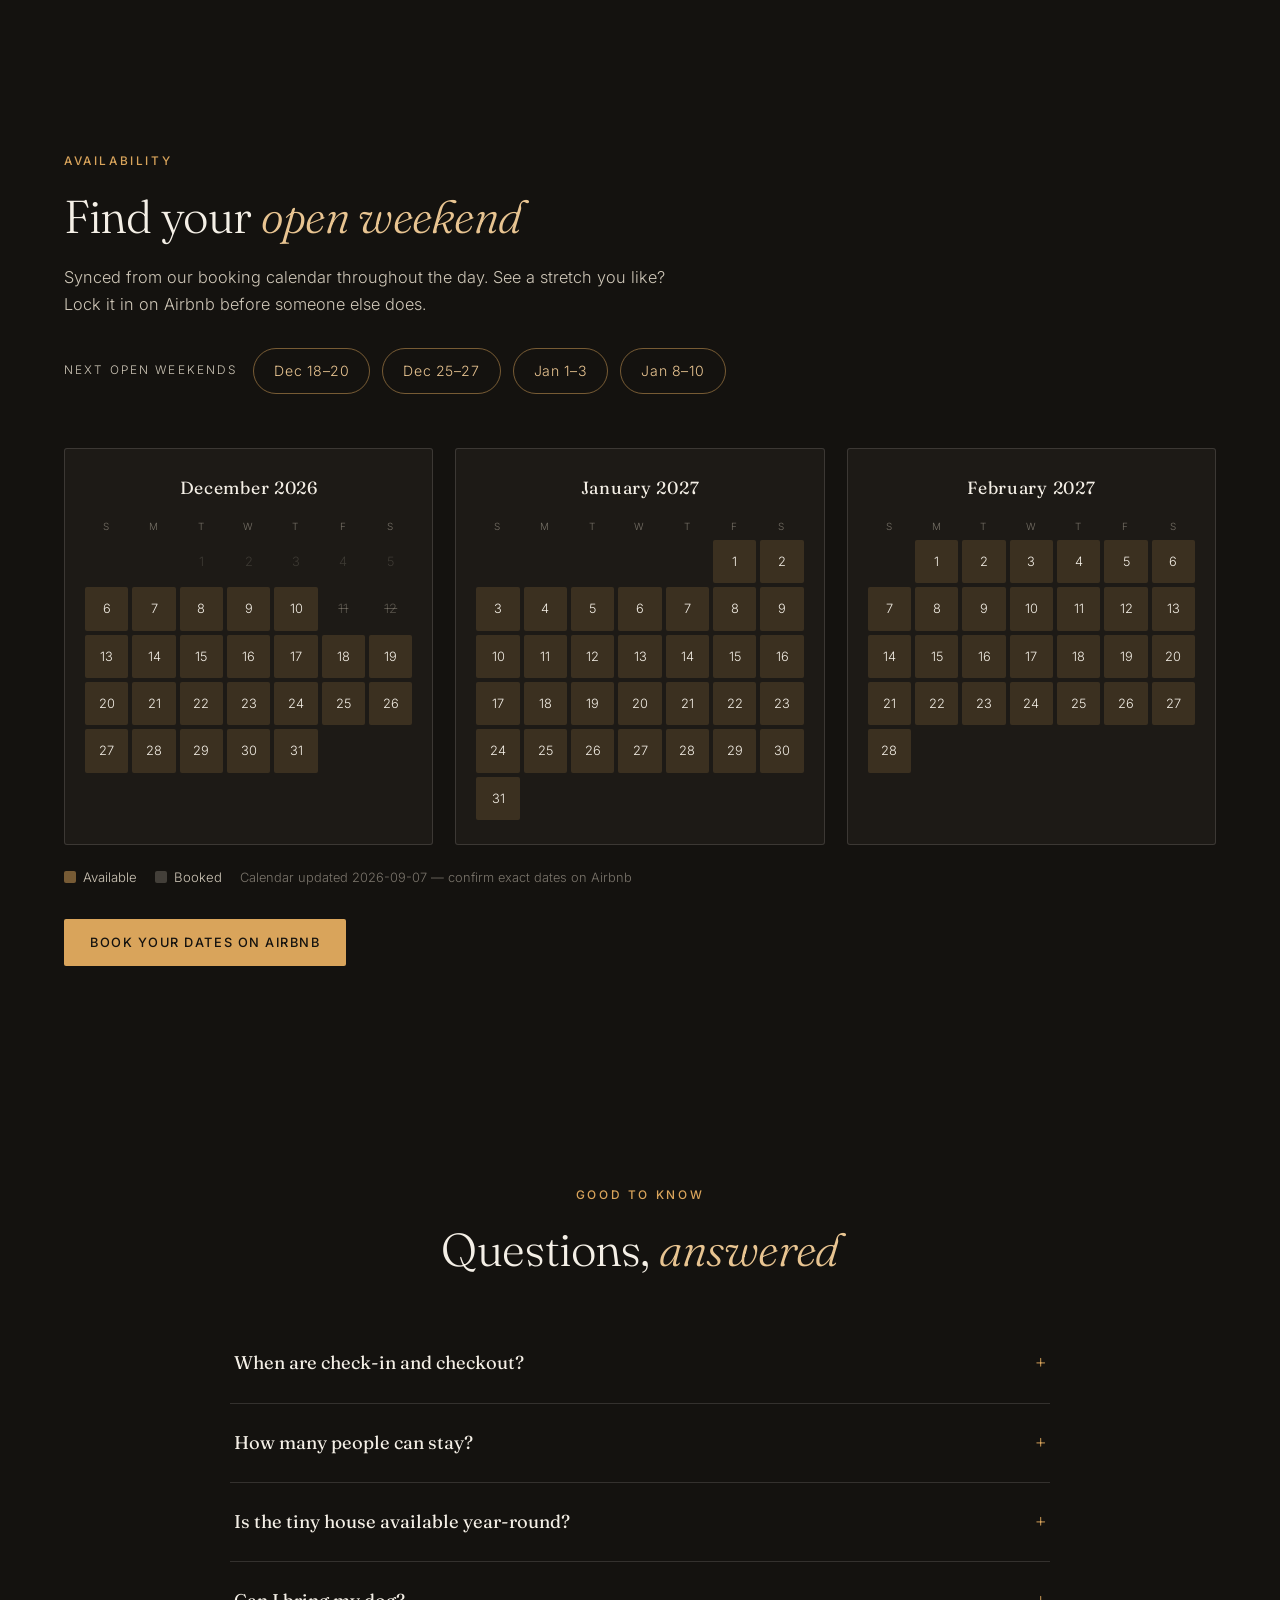
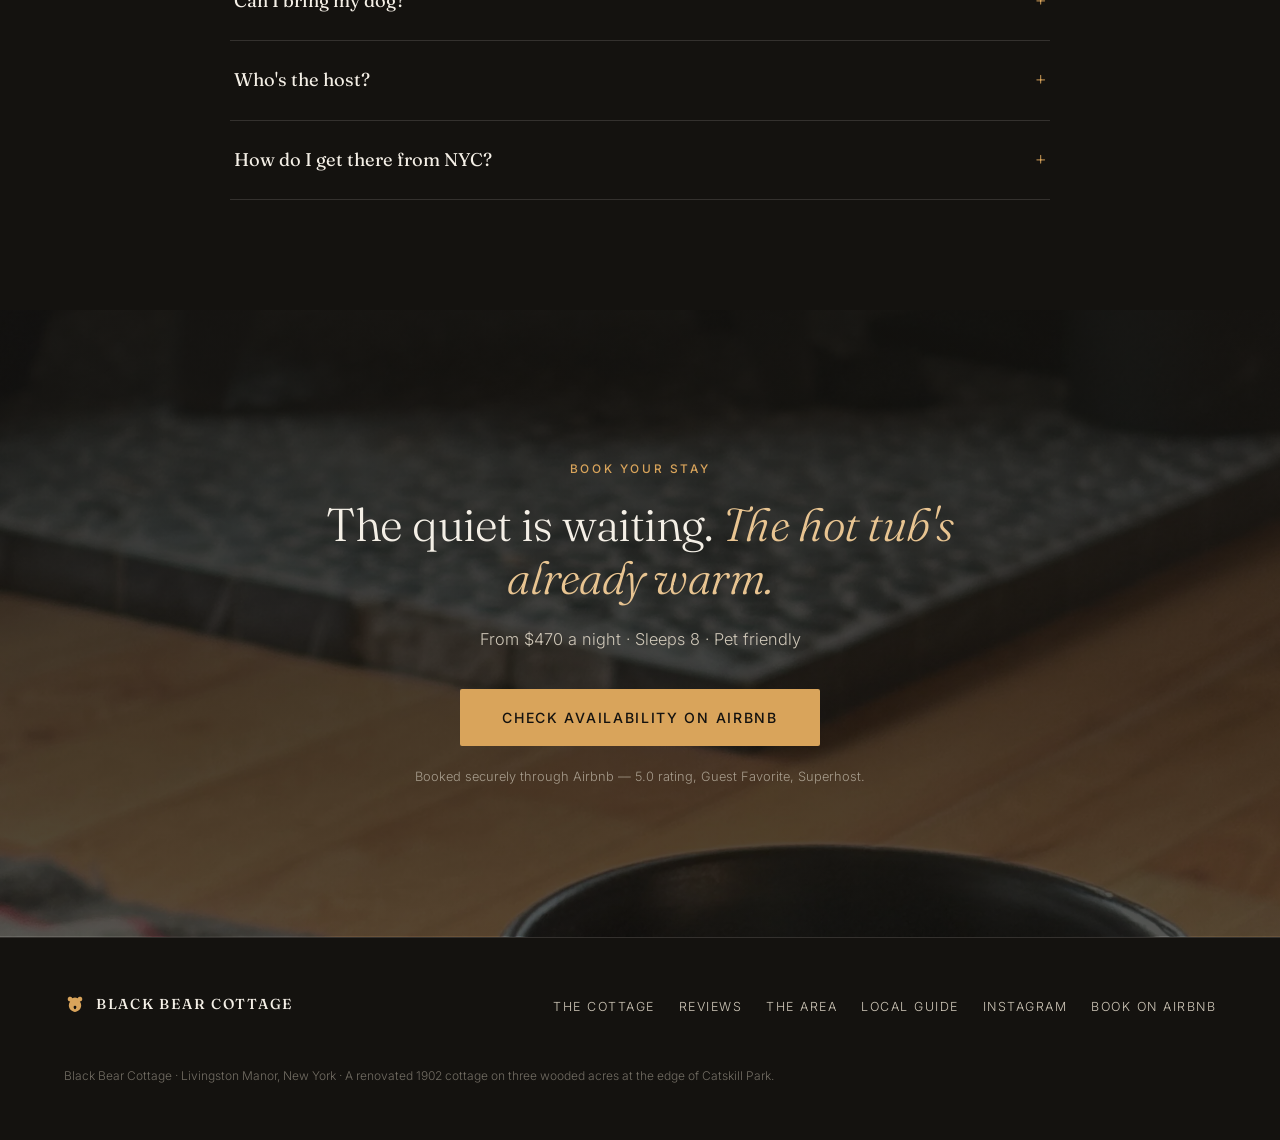
==== commit 4e11a849: "SEO: homepage — bare-domain canonical, richer VacationRental/FAQ schema, social tags, image dims + h" ====
--- a/index.html
+++ b/index.html
@@ -17,40 +17,150 @@
 <meta name="description" content="A renovated 1902 cottage on three wooded acres in Livingston Manor, NY. Hot tub under the stars, chef's kitchen, fire pit, and a tiny house out back. Sleeps 8. Two hours from NYC.">
 <meta property="og:title" content="Black Bear Cottage — Catskills Cabin with Hot Tub">
 <meta property="og:description" content="Three wooded acres. A hot tub under the stars. A renovated 1902 cottage two hours from New York City.">
-<meta property="og:image" content="https://www.blackbearcottage.net/images/image-12.jpg">
-<meta property="og:url" content="https://www.blackbearcottage.net/">
-<link rel="canonical" href="https://www.blackbearcottage.net/">
+<meta property="og:image" content="https://blackbearcottage.net/images/image-12.jpg">
+<meta property="og:image:width" content="1172">
+<meta property="og:image:height" content="1640">
+<meta property="og:image:alt" content="Black Bear Cottage, a black-painted 1902 cottage on three wooded acres in Livingston Manor, NY">
+<meta property="og:type" content="website">
+<meta property="og:site_name" content="Black Bear Cottage">
+<meta property="og:locale" content="en_US">
+<meta property="og:url" content="https://blackbearcottage.net/">
+<meta name="twitter:card" content="summary_large_image">
+<meta name="twitter:title" content="Black Bear Cottage — Catskills Cabin with Hot Tub">
+<meta name="twitter:description" content="Three wooded acres. A hot tub under the stars. A renovated 1902 cottage two hours from New York City.">
+<meta name="twitter:image" content="https://blackbearcottage.net/images/image-12.jpg">
+<meta name="geo.region" content="US-NY">
+<meta name="geo.placename" content="Livingston Manor">
+<link rel="canonical" href="https://blackbearcottage.net/">
 <link rel="icon" href="/favicon.svg" type="image/svg+xml">
+<link rel="preload" as="image" href="images/image-12.jpg" fetchpriority="high">
 <link rel="preconnect" href="https://fonts.googleapis.com">
 <link rel="preconnect" href="https://fonts.gstatic.com" crossorigin>
-<link href="https://fonts.googleapis.com/css2?family=Fraunces:ital,opsz,wght@0,9..144,300;0,9..144,400;0,9..144,500;0,9..144,600;1,9..144,300;1,9..144,400&family=Inter:wght@300;400;500;600&display=swap" rel="stylesheet">
+<link href="https://fonts.googleapis.com/css2?family=Fraunces:ital,opsz,wght@0,9..144,300;0,9..144,400;0,9..144,500;1,9..144,300;1,9..144,400&family=Inter:wght@300;400;500&display=swap" rel="stylesheet">
 <script type="application/ld+json">
 {
   "@context": "https://schema.org",
-  "@type": "VacationRental",
-  "name": "Black Bear Cottage",
-  "description": "A renovated 1902 cottage on three wooded acres in Livingston Manor, NY. Sleeps 8 across 4 bedrooms with hot tub, fire pit, chef's kitchen, and seasonal tiny house.",
-  "address": {
-    "@type": "PostalAddress",
-    "addressLocality": "Livingston Manor",
-    "addressRegion": "NY",
-    "addressCountry": "US"
-  },
-  "aggregateRating": {
-    "@type": "AggregateRating",
-    "ratingValue": "5.0",
-    "reviewCount": "14"
-  },
-  "containsPlace": {
-    "@type": "Accommodation",
-    "occupancy": { "@type": "QuantitativeValue", "value": 8 },
-    "numberOfBedrooms": 4,
-    "numberOfBathroomsTotal": 2
-  },
-  "petsAllowed": true,
-  "checkinTime": "15:00",
-  "checkoutTime": "11:00",
-  "url": "https://www.blackbearcottage.net/"
+  "@graph": [
+    {
+      "@type": ["VacationRental", "LodgingBusiness"],
+      "@id": "https://blackbearcottage.net/#property",
+      "name": "Black Bear Cottage",
+      "alternateName": "The Black Bear Cottage with Tiny House & Hot Tub",
+      "description": "A renovated 1902 cottage on three wooded acres in Livingston Manor, NY, at the edge of Catskill Park. Sleeps 8 across 4 bedrooms with a year-round hot tub, fire pit, wood-burning stove, chef's kitchen, and seasonal tiny house. Two hours from New York City.",
+      "url": "https://blackbearcottage.net/",
+      "image": [
+        "https://blackbearcottage.net/images/image-12.jpg",
+        "https://blackbearcottage.net/images/bnb-hot-tub-night.jpg",
+        "https://blackbearcottage.net/images/bnb-living-room.jpg",
+        "https://blackbearcottage.net/images/bnb-kitchen.jpg",
+        "https://blackbearcottage.net/images/bnb-aerial.jpg"
+      ],
+      "address": {
+        "@type": "PostalAddress",
+        "streetAddress": "78 Old Liberty Road",
+        "addressLocality": "Livingston Manor",
+        "addressRegion": "NY",
+        "postalCode": "12758",
+        "addressCountry": "US"
+      },
+      "areaServed": ["Livingston Manor", "Catskills", "Sullivan County", "New York"],
+      "priceRange": "$470+ per night",
+      "currenciesAccepted": "USD",
+      "aggregateRating": {
+        "@type": "AggregateRating",
+        "ratingValue": "5.0",
+        "bestRating": "5",
+        "reviewCount": "14"
+      },
+      "starRating": { "@type": "Rating", "ratingValue": "5" },
+      "containsPlace": {
+        "@type": "Accommodation",
+        "name": "Main house",
+        "occupancy": { "@type": "QuantitativeValue", "value": 8 },
+        "numberOfBedrooms": 4,
+        "numberOfBathroomsTotal": 2,
+        "floorSize": { "@type": "QuantitativeValue", "unitCode": "ACR", "value": 3 },
+        "yearBuilt": 1902
+      },
+      "amenityFeature": [
+        { "@type": "LocationFeatureSpecification", "name": "Hot tub", "value": true },
+        { "@type": "LocationFeatureSpecification", "name": "Fire pit", "value": true },
+        { "@type": "LocationFeatureSpecification", "name": "Wood-burning stove", "value": true },
+        { "@type": "LocationFeatureSpecification", "name": "Chef's kitchen", "value": true },
+        { "@type": "LocationFeatureSpecification", "name": "Free Wi-Fi", "value": true },
+        { "@type": "LocationFeatureSpecification", "name": "Dedicated workspace", "value": true },
+        { "@type": "LocationFeatureSpecification", "name": "Central air conditioning and heat", "value": true },
+        { "@type": "LocationFeatureSpecification", "name": "Pet friendly", "value": true },
+        { "@type": "LocationFeatureSpecification", "name": "Self check-in", "value": true },
+        { "@type": "LocationFeatureSpecification", "name": "Wraparound deck", "value": true },
+        { "@type": "LocationFeatureSpecification", "name": "Grill", "value": true },
+        { "@type": "LocationFeatureSpecification", "name": "Washer and dryer", "value": true },
+        { "@type": "LocationFeatureSpecification", "name": "Dishwasher", "value": true },
+        { "@type": "LocationFeatureSpecification", "name": "Free parking", "value": true },
+        { "@type": "LocationFeatureSpecification", "name": "Seasonal tiny house", "value": true },
+        { "@type": "LocationFeatureSpecification", "name": "Smart TV", "value": true }
+      ],
+      "petsAllowed": true,
+      "checkinTime": "15:00",
+      "checkoutTime": "11:00",
+      "sameAs": [
+        "https://www.airbnb.com/rooms/1318201189062353342",
+        "https://airbnb.com/h/theblackbearcottage"
+      ],
+      "potentialAction": {
+        "@type": "ReserveAction",
+        "target": {
+          "@type": "EntryPoint",
+          "urlTemplate": "https://airbnb.com/h/theblackbearcottage",
+          "actionPlatform": ["http://schema.org/DesktopWebPlatform", "http://schema.org/MobileWebPlatform"]
+        },
+        "result": { "@type": "LodgingReservation", "name": "Book Black Bear Cottage" }
+      }
+    },
+    {
+      "@type": "WebSite",
+      "@id": "https://blackbearcottage.net/#website",
+      "url": "https://blackbearcottage.net/",
+      "name": "Black Bear Cottage",
+      "publisher": { "@id": "https://blackbearcottage.net/#property" }
+    },
+    {
+      "@type": "FAQPage",
+      "@id": "https://blackbearcottage.net/#faq",
+      "mainEntity": [
+        {
+          "@type": "Question",
+          "name": "When are check-in and checkout at Black Bear Cottage?",
+          "acceptedAnswer": { "@type": "Answer", "text": "Check-in is anytime after 3:00 PM with easy self check-in via lockbox. Checkout is by 11:00 AM. Need flexibility? Just ask — Nelson responds fast." }
+        },
+        {
+          "@type": "Question",
+          "name": "How many people can stay?",
+          "acceptedAnswer": { "@type": "Answer", "text": "The main house sleeps 8 across four bedrooms and a bonus room (3 queens + 2 twins), with 2 full bathrooms. In season, the tiny house sleeps 2 more in a cozy loft." }
+        },
+        {
+          "@type": "Question",
+          "name": "Is the tiny house available year-round?",
+          "acceptedAnswer": { "@type": "Answer", "text": "The tiny house is seasonal — it runs on space heaters in colder months and isn't plumbed, so tiny house guests use the main house facilities. It's a favorite for morning yoga and kids who want their own cabin." }
+        },
+        {
+          "@type": "Question",
+          "name": "Can I bring my dog?",
+          "acceptedAnswer": { "@type": "Answer", "text": "Yes — Black Bear Cottage is pet friendly, and with three fenced-by-forest acres and the Rail Trail out back, dogs tend to have as good a weekend as their humans." }
+        },
+        {
+          "@type": "Question",
+          "name": "Who hosts Black Bear Cottage?",
+          "acceptedAnswer": { "@type": "Answer", "text": "Black Bear Cottage is owned and hosted by Nelson, a Brooklyn-based Airbnb Superhost who bought the cottage in 2025. He answers messages fast and keeps a running list of local recommendations for guests." }
+        },
+        {
+          "@type": "Question",
+          "name": "How do I get to Black Bear Cottage from NYC?",
+          "acceptedAnswer": { "@type": "Answer", "text": "It's about two hours from the George Washington Bridge — an easy straight shot up Route 17 to Livingston Manor, then two miles to the cottage on a quiet dead-end road." }
+        }
+      ]
+    }
+  ]
 }
 </script>
 <style>
@@ -369,7 +479,7 @@
     background-image:
       linear-gradient(180deg, rgba(20,18,15,.88), rgba(20,18,15,.72)),
       url('images/img-4013.jpg');
-    background-size: cover; background-position: center; background-attachment: fixed;
+    background-size: cover; background-position: center;
   }
   .book h2 { margin: 0 auto; max-width: 720px; }
   .book .lede { margin-left: auto; margin-right: auto; text-align: center; }
@@ -418,7 +528,7 @@
   <div class="hero-bg"></div>
   <div class="wrap hero-inner">
     <span class="rating-pill">★ 5.0 · Guest Favorite on Airbnb · Superhost</span>
-    <h1>Three wooded acres. A hot tub under the stars. <em>Two hours from the city.</em></h1>
+    <h1>A Catskills cabin with a hot tub, on three wooded acres. <em>Two hours from the city.</em></h1>
     <p class="hero-sub">A thoughtfully renovated 1902 cottage — with a tiny house out back — at the edge of Catskill Park in Livingston Manor, New York. Sleeps 8. From $470 a night.</p>
     <div class="hero-ctas">
       <a class="btn" href="https://airbnb.com/h/theblackbearcottage" target="_blank" rel="noopener">Check Availability</a>
@@ -451,7 +561,7 @@
 
     <div class="split reveal" style="margin-top:80px">
       <div class="split-img">
-        <img src="images/image-9.jpg" alt="The renovated chef's kitchen at Black Bear Cottage" loading="lazy">
+        <img decoding="async" width="1500" height="1001" src="images/image-9.jpg" alt="The renovated chef's kitchen at Black Bear Cottage" loading="lazy">
       </div>
       <div>
         <h3>A kitchen you'll actually cook in</h3>
@@ -462,7 +572,7 @@
 
     <div class="split rev reveal" style="margin-top:90px">
       <div class="split-img">
-        <img src="images/dsc-6904.jpg" alt="The tiny house at Black Bear Cottage" loading="lazy">
+        <img decoding="async" width="1500" height="998" src="images/dsc-6904.jpg" alt="The tiny house at Black Bear Cottage" loading="lazy">
       </div>
       <div>
         <h3>Plus a tiny house out back</h3>
@@ -473,7 +583,7 @@
 
     <div class="split reveal" style="margin-top:90px">
       <div class="split-img">
-        <img src="images/image-17.jpg" alt="Year-round outdoor hot tub at Black Bear Cottage overlooking the forest" loading="lazy">
+        <img decoding="async" width="1094" height="1640" src="images/image-17.jpg" alt="Year-round outdoor hot tub at Black Bear Cottage overlooking the forest" loading="lazy">
       </div>
       <div>
         <h3>The hot tub, open all year</h3>
@@ -484,7 +594,7 @@
 
     <div class="split rev reveal" style="margin-top:90px">
       <div class="split-img">
-        <img src="images/f53cd497-5934-4a70-a914-8908f5592429.jpg" alt="The fire pit at Black Bear Cottage, ideal for stargazing" loading="lazy">
+        <img decoding="async" width="1200" height="1600" src="images/f53cd497-5934-4a70-a914-8908f5592429.jpg" alt="The fire pit at Black Bear Cottage, ideal for stargazing" loading="lazy">
       </div>
       <div>
         <h3>The land is the whole point</h3>
@@ -495,19 +605,19 @@
 
     <div class="rooms-grid reveal" style="margin-top:100px">
       <figure>
-        <img src="images/7ffe23eb-c263-4ae9-ba4b-6e03f0b2d3ab.jpg" alt="The light-filled primary suite" loading="lazy">
+        <img decoding="async" width="1000" height="668" src="images/7ffe23eb-c263-4ae9-ba4b-6e03f0b2d3ab.jpg" alt="The light-filled primary suite" loading="lazy">
         <figcaption><b>The primary suite</b><span>Light-flooded and peaceful, with a porthole window and a desk for remote work</span></figcaption>
       </figure>
       <figure>
-        <img src="images/image-18.jpg" alt="Queen guest bedroom" loading="lazy">
+        <img decoding="async" width="1000" height="667" src="images/image-18.jpg" alt="Queen guest bedroom" loading="lazy">
         <figcaption><b>Queen bedrooms</b><span>Three queens with quality linens across the four bedrooms</span></figcaption>
       </figure>
       <figure>
-        <img src="images/image-19.jpg" alt="Twin bedroom" loading="lazy">
+        <img decoding="async" width="1000" height="667" src="images/image-19.jpg" alt="Twin bedroom" loading="lazy">
         <figcaption><b>The twin room</b><span>Two twins — perfect for kids, or friends who drew the short straw together</span></figcaption>
       </figure>
       <figure>
-        <img src="images/image-13.jpg" alt="Modern black and white bathroom with glass shower" loading="lazy">
+        <img decoding="async" width="1000" height="667" src="images/image-13.jpg" alt="Modern black and white bathroom with glass shower" loading="lazy">
         <figcaption><b>Two modern baths</b><span>Black-and-white tile, glass walk-in showers, updated fixtures</span></figcaption>
       </figure>
     </div>
@@ -556,18 +666,18 @@
     <span class="kicker reveal">Photos</span>
     <h2 class="reveal">Have a <em>look around</em></h2>
     <div class="g-grid reveal">
-      <a class="g-wide g-tall" href="https://airbnb.com/h/theblackbearcottage" target="_blank" rel="noopener"><img src="images/image-12.jpg" alt="Black Bear Cottage exterior" loading="lazy"></a>
-      <a href="https://airbnb.com/h/theblackbearcottage" target="_blank" rel="noopener"><img src="images/bnb-hot-tub-night.jpg" alt="The hot tub on a snowy night, wine at the ready" loading="lazy"></a>
-      <a href="https://airbnb.com/h/theblackbearcottage" target="_blank" rel="noopener"><img src="images/bnb-living-room.jpg" alt="The living room with its porthole window and forest views" loading="lazy"></a>
-      <a href="https://airbnb.com/h/theblackbearcottage" target="_blank" rel="noopener"><img src="images/bnb-dining-room.jpg" alt="The oversized dining table by the signature orange door" loading="lazy"></a>
-      <a href="https://airbnb.com/h/theblackbearcottage" target="_blank" rel="noopener"><img src="images/bnb-exterior-summer.jpg" alt="The cottage and tiny house in summer" loading="lazy"></a>
-      <a href="https://airbnb.com/h/theblackbearcottage" target="_blank" rel="noopener"><img src="images/bnb-kitchen.jpg" alt="The black chef's kitchen" loading="lazy"></a>
-      <a href="https://airbnb.com/h/theblackbearcottage" target="_blank" rel="noopener"><img src="images/bnb-open-plan.jpg" alt="Open-plan dining and living space with exposed beams" loading="lazy"></a>
-      <a href="https://airbnb.com/h/theblackbearcottage" target="_blank" rel="noopener"><img src="images/bnb-bedroom-porthole.jpg" alt="Bedroom with a porthole window overlooking the trees" loading="lazy"></a>
-      <a href="https://airbnb.com/h/theblackbearcottage" target="_blank" rel="noopener"><img src="images/bnb-tiny-house-loft.jpg" alt="The tiny house sleeping loft" loading="lazy"></a>
-      <a href="https://airbnb.com/h/theblackbearcottage" target="_blank" rel="noopener"><img src="images/bnb-exterior-snow.jpg" alt="The cottage and tiny house under fresh snow" loading="lazy"></a>
-      <a href="https://airbnb.com/h/theblackbearcottage" target="_blank" rel="noopener"><img src="images/bnb-deck-winter.jpg" alt="Adirondack chairs on the snowy deck" loading="lazy"></a>
-      <a class="g-wide" href="https://airbnb.com/h/theblackbearcottage" target="_blank" rel="noopener"><img src="images/bnb-aerial.jpg" alt="Aerial view of Black Bear Cottage on three wooded acres" loading="lazy"></a>
+      <a class="g-wide g-tall" href="https://airbnb.com/h/theblackbearcottage" target="_blank" rel="noopener"><img decoding="async" width="1172" height="1640" src="images/image-12.jpg" alt="Black Bear Cottage exterior" loading="lazy"></a>
+      <a href="https://airbnb.com/h/theblackbearcottage" target="_blank" rel="noopener"><img decoding="async" width="1440" height="2160" src="images/bnb-hot-tub-night.jpg" alt="The hot tub on a snowy night, wine at the ready" loading="lazy"></a>
+      <a href="https://airbnb.com/h/theblackbearcottage" target="_blank" rel="noopener"><img decoding="async" width="1440" height="1920" src="images/bnb-living-room.jpg" alt="The living room with its porthole window and forest views" loading="lazy"></a>
+      <a href="https://airbnb.com/h/theblackbearcottage" target="_blank" rel="noopener"><img decoding="async" width="1440" height="960" src="images/bnb-dining-room.jpg" alt="The oversized dining table by the signature orange door" loading="lazy"></a>
+      <a href="https://airbnb.com/h/theblackbearcottage" target="_blank" rel="noopener"><img decoding="async" width="1440" height="960" src="images/bnb-exterior-summer.jpg" alt="The cottage and tiny house in summer" loading="lazy"></a>
+      <a href="https://airbnb.com/h/theblackbearcottage" target="_blank" rel="noopener"><img decoding="async" width="1440" height="2016" src="images/bnb-kitchen.jpg" alt="The black chef's kitchen" loading="lazy"></a>
+      <a href="https://airbnb.com/h/theblackbearcottage" target="_blank" rel="noopener"><img decoding="async" width="1440" height="959" src="images/bnb-open-plan.jpg" alt="Open-plan dining and living space with exposed beams" loading="lazy"></a>
+      <a href="https://airbnb.com/h/theblackbearcottage" target="_blank" rel="noopener"><img decoding="async" width="1440" height="959" src="images/bnb-bedroom-porthole.jpg" alt="Bedroom with a porthole window overlooking the trees" loading="lazy"></a>
+      <a href="https://airbnb.com/h/theblackbearcottage" target="_blank" rel="noopener"><img decoding="async" width="1440" height="960" src="images/bnb-tiny-house-loft.jpg" alt="The tiny house sleeping loft" loading="lazy"></a>
+      <a href="https://airbnb.com/h/theblackbearcottage" target="_blank" rel="noopener"><img decoding="async" width="1440" height="960" src="images/bnb-exterior-snow.jpg" alt="The cottage and tiny house under fresh snow" loading="lazy"></a>
+      <a href="https://airbnb.com/h/theblackbearcottage" target="_blank" rel="noopener"><img decoding="async" width="1440" height="960" src="images/bnb-deck-winter.jpg" alt="Adirondack chairs on the snowy deck" loading="lazy"></a>
+      <a class="g-wide" href="https://airbnb.com/h/theblackbearcottage" target="_blank" rel="noopener"><img decoding="async" width="1440" height="2016" src="images/bnb-aerial.jpg" alt="Aerial view of Black Bear Cottage on three wooded acres" loading="lazy"></a>
     </div>
     <p class="amen-more reveal">See all photos on the <a href="https://airbnb.com/h/theblackbearcottage" target="_blank" rel="noopener" style="color:var(--amber-soft)">Airbnb listing →</a></p>
   </div>
@@ -599,7 +709,7 @@
     <p class="lede reveal">Livingston Manor has quietly become one of the most talked-about small towns in the Catskills — and Black Bear Cottage is five minutes from all of it. Want the full rundown? Read our <a href="/things-to-do-livingston-manor/" style="color:var(--amber-soft)">local guide to Livingston Manor</a>.</p>
     <div class="area-grid">
       <div class="area-card reveal">
-        <img src="images/img-3961.jpg" alt="Livingston Manor village" loading="lazy">
+        <img decoding="async" width="1000" height="1333" src="images/img-3961.jpg" alt="Livingston Manor village" loading="lazy">
         <div class="area-body">
           <span class="tag">Eat &amp; Drink</span>
           <b>Main Street, five minutes away</b>
@@ -607,7 +717,7 @@
         </div>
       </div>
       <div class="area-card reveal">
-        <img src="images/image-10.jpg" alt="Fly fishing on the Willowemoc" loading="lazy">
+        <img decoding="async" width="1000" height="1499" src="images/image-10.jpg" alt="Fly fishing on the Willowemoc" loading="lazy">
         <div class="area-body">
           <span class="tag">On the Water</span>
           <b>The birthplace of American fly-fishing</b>
@@ -615,7 +725,7 @@
         </div>
       </div>
       <div class="area-card reveal">
-        <img src="images/img-4081.jpg" alt="The Rail Trail" loading="lazy">
+        <img decoding="async" width="1000" height="1333" src="images/img-4081.jpg" alt="The Rail Trail" loading="lazy">
         <div class="area-body">
           <span class="tag">On the Trail</span>
           <b>Hike from the back door</b>
@@ -666,6 +776,10 @@
       <details>
         <summary>Can I bring my dog?</summary>
         <p>Yes — Black Bear Cottage is pet friendly, and with three fenced-by-forest acres and the Rail Trail out back, dogs tend to have as good a weekend as their humans.</p>
+      </details>
+      <details>
+        <summary>Who's the host?</summary>
+        <p>Black Bear Cottage is owned and hosted by Nelson, a Brooklyn-based Airbnb Superhost who bought the cottage in 2025 and stocks it the way he'd want it stocked — good knives, real olive oil, a guitar by the stove. He answers messages fast and keeps a running list of local recommendations for guests.</p>
       </details>
       <details>
         <summary>How do I get there from NYC?</summary>
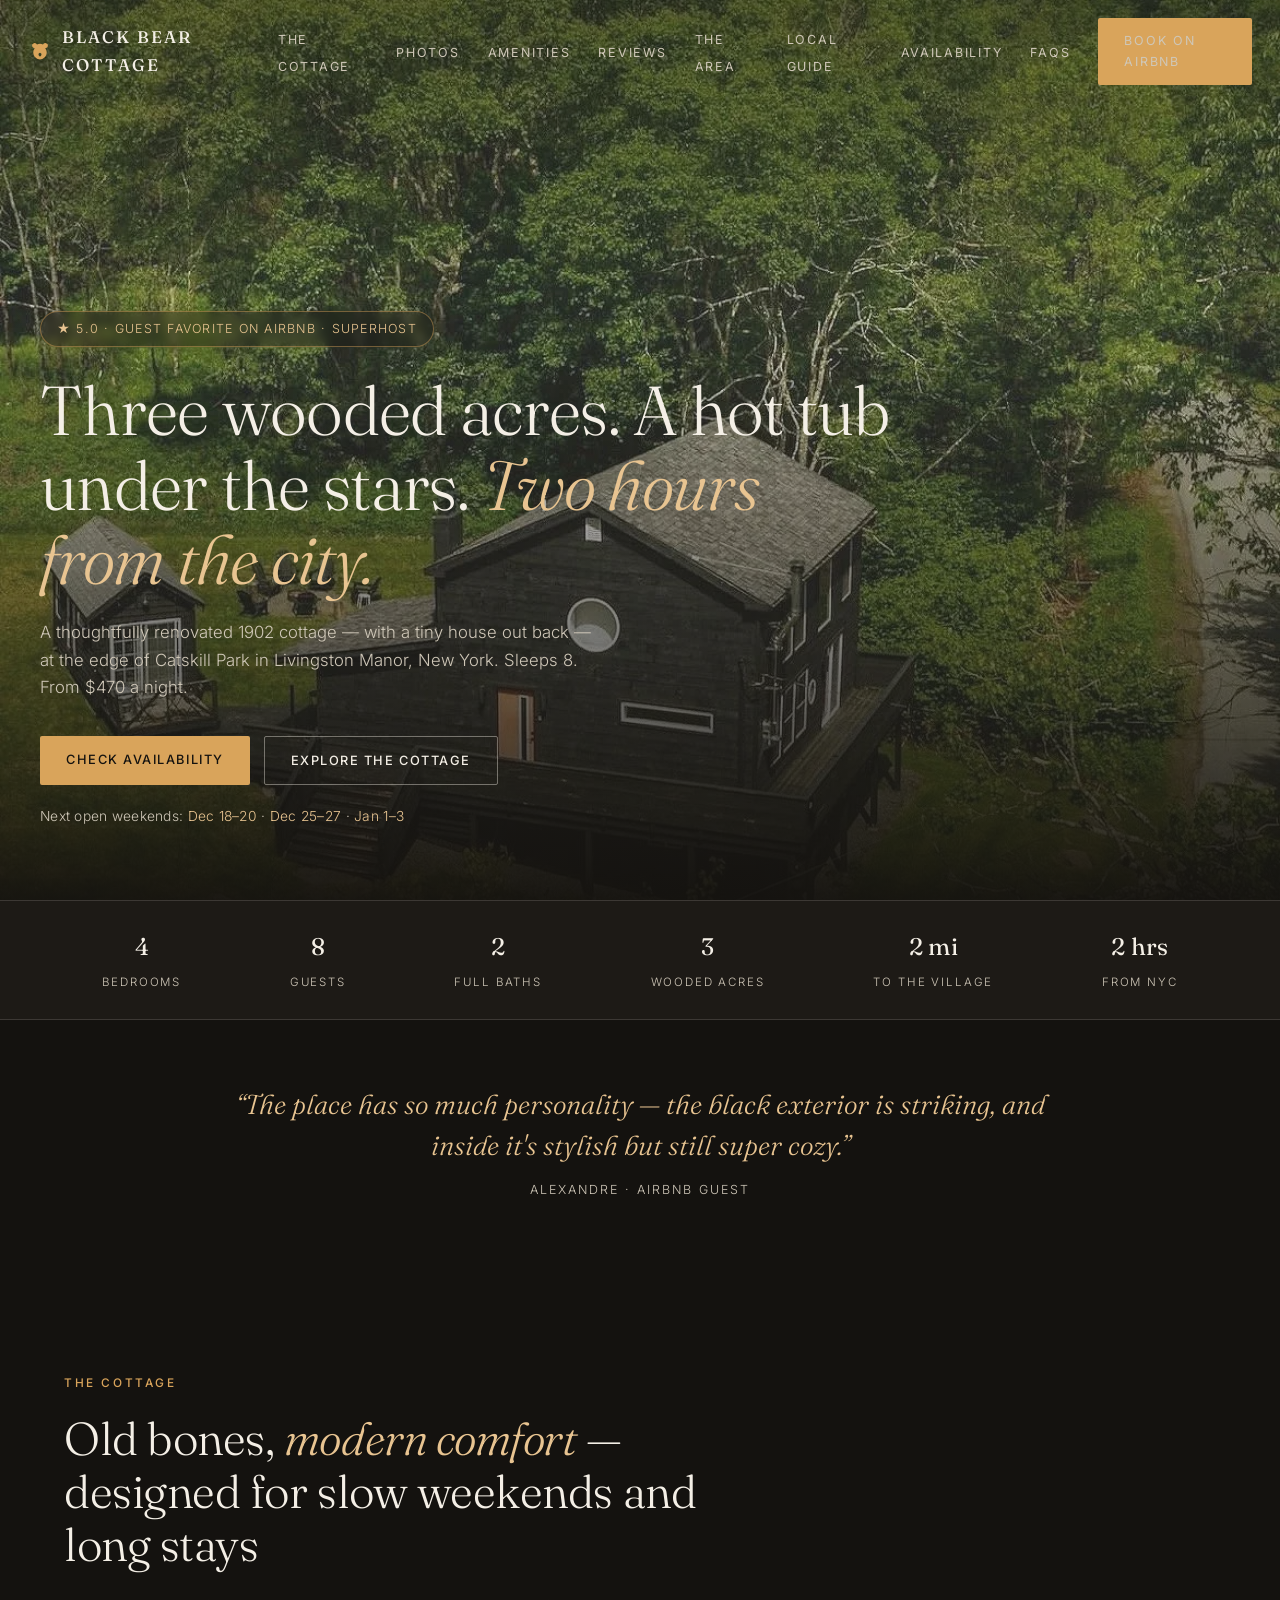
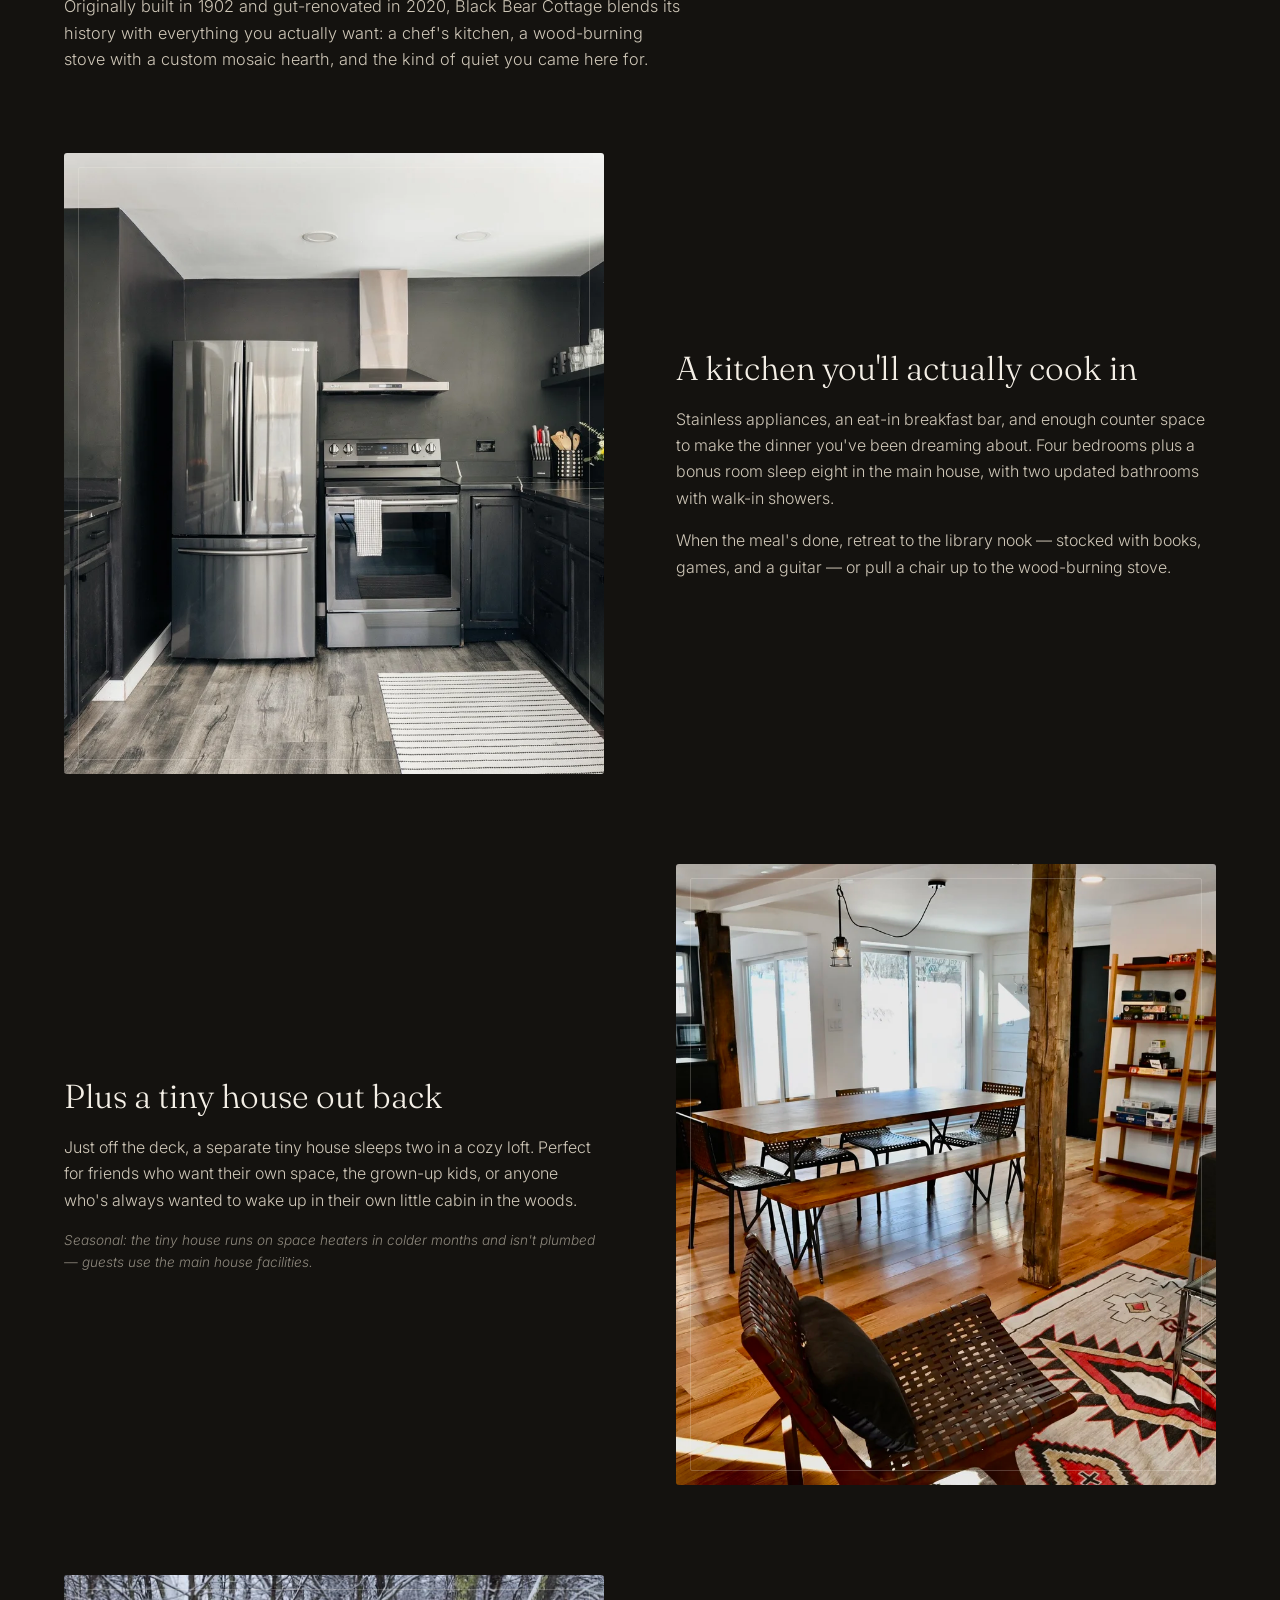
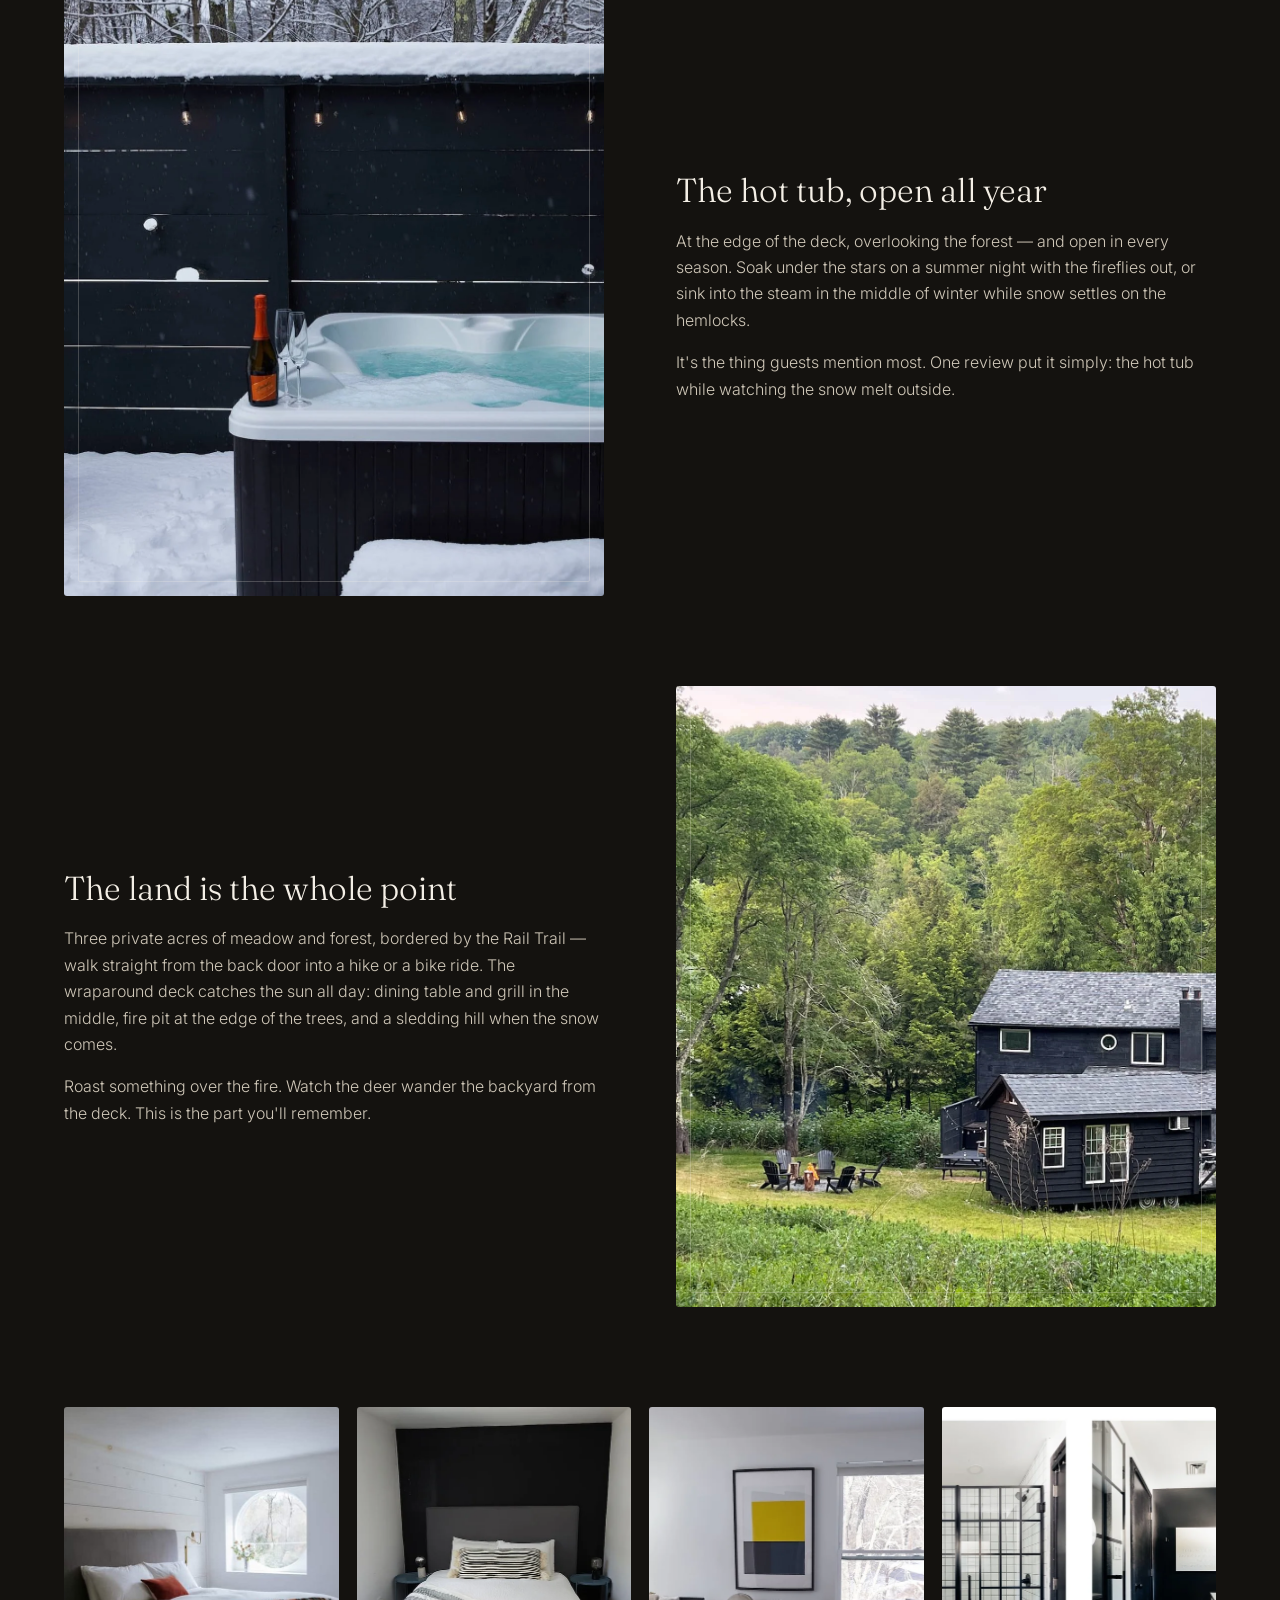
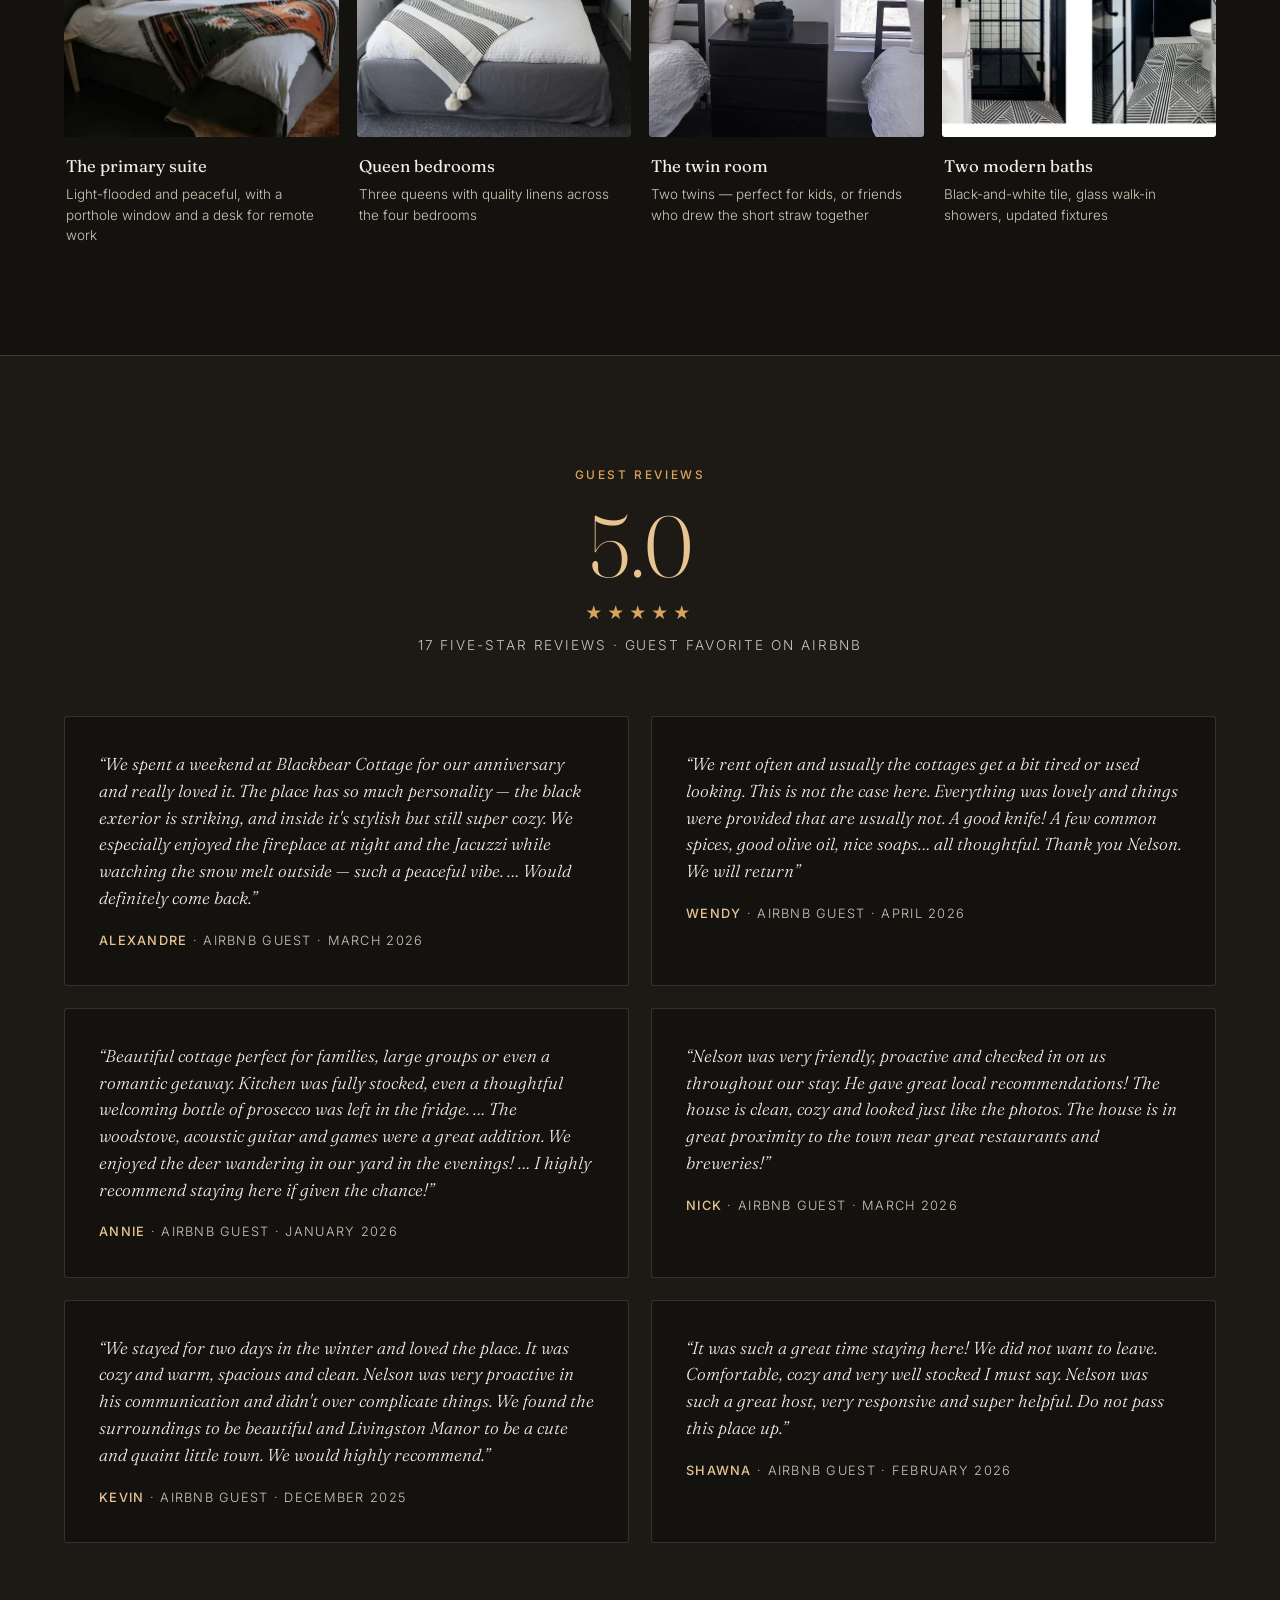
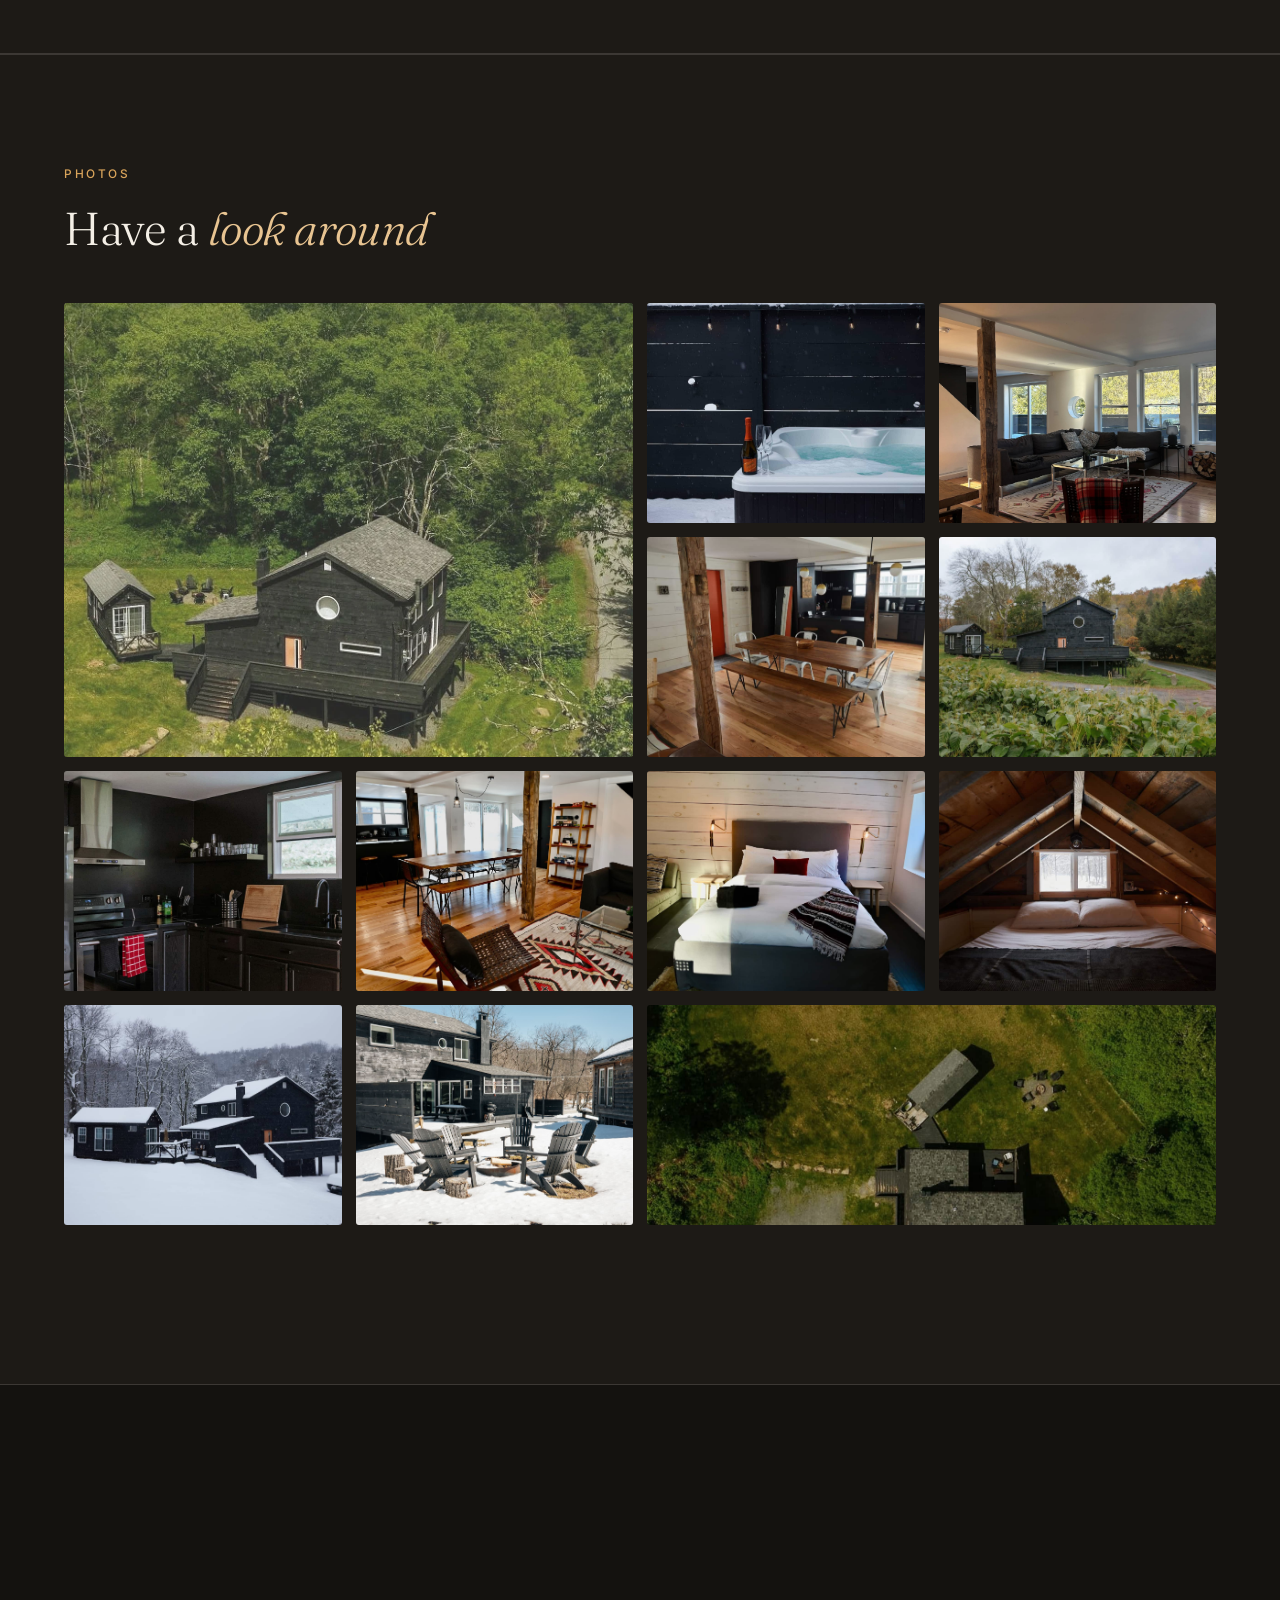
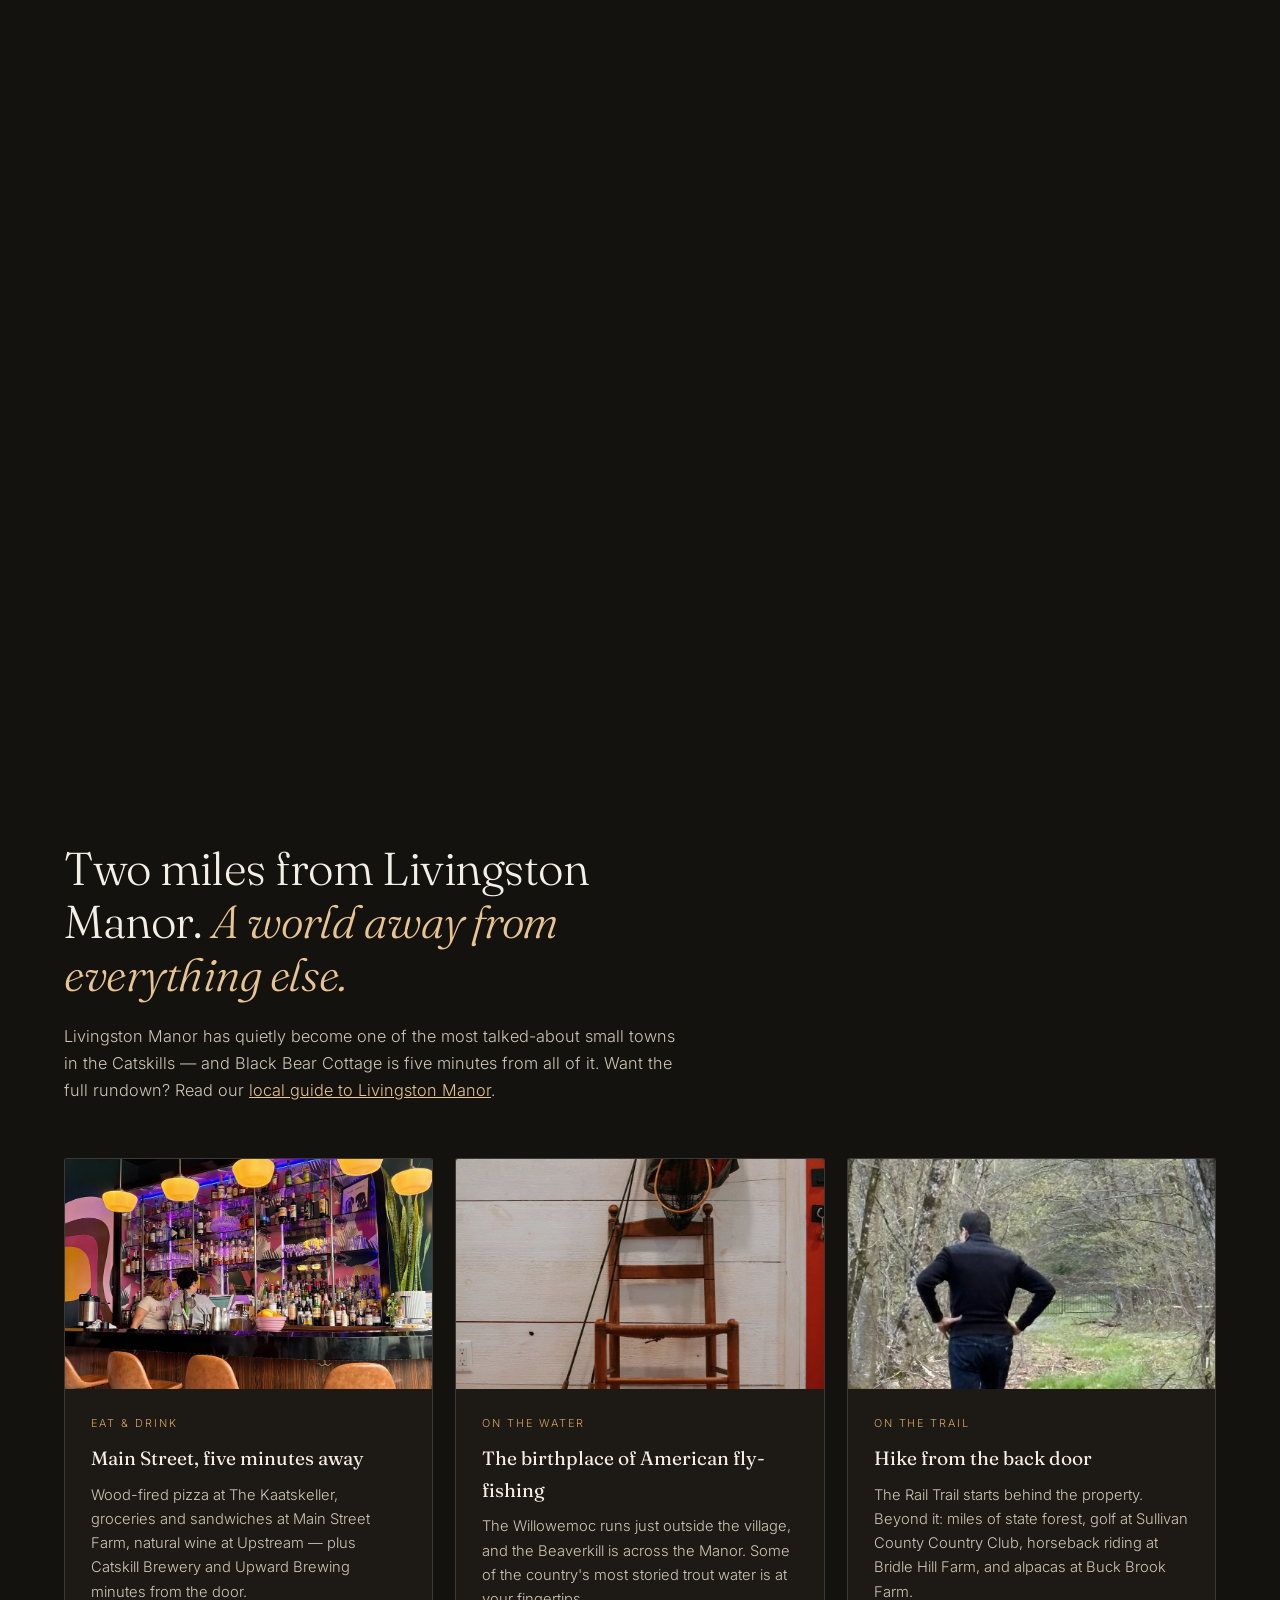
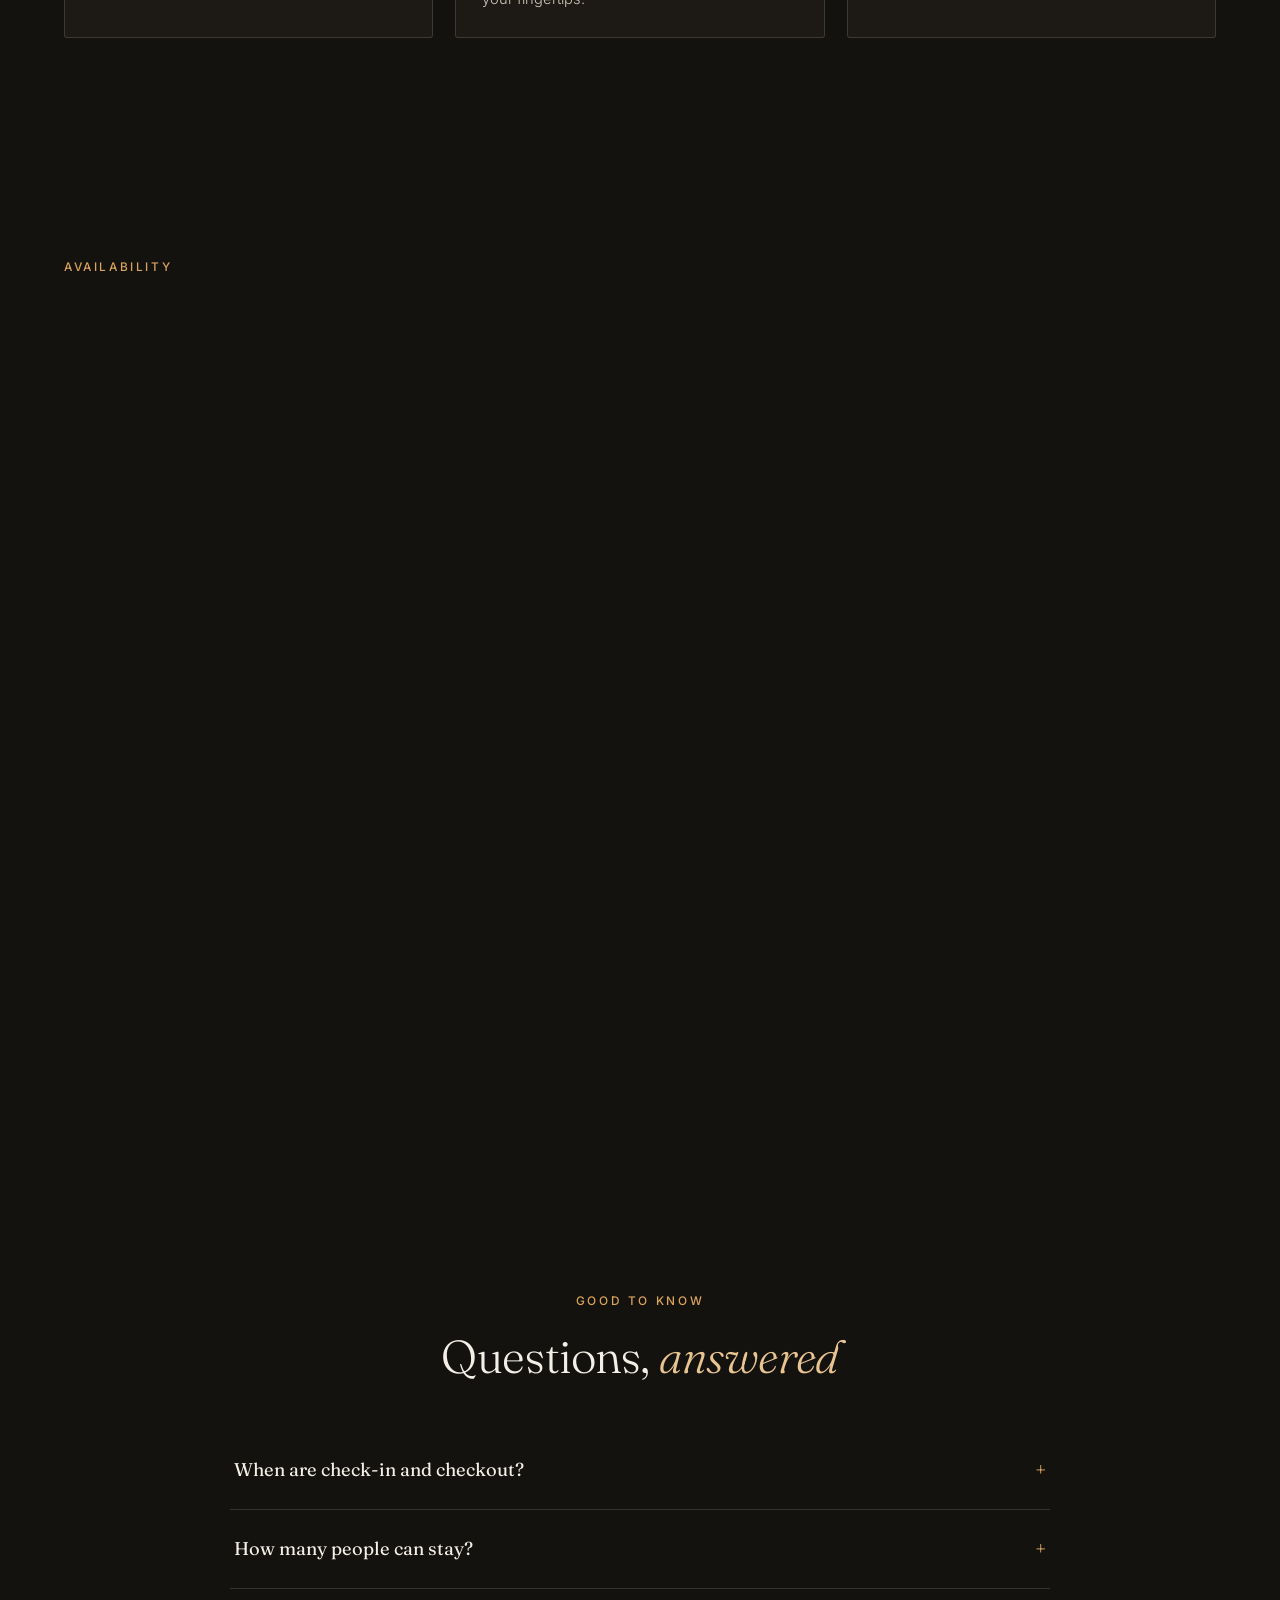
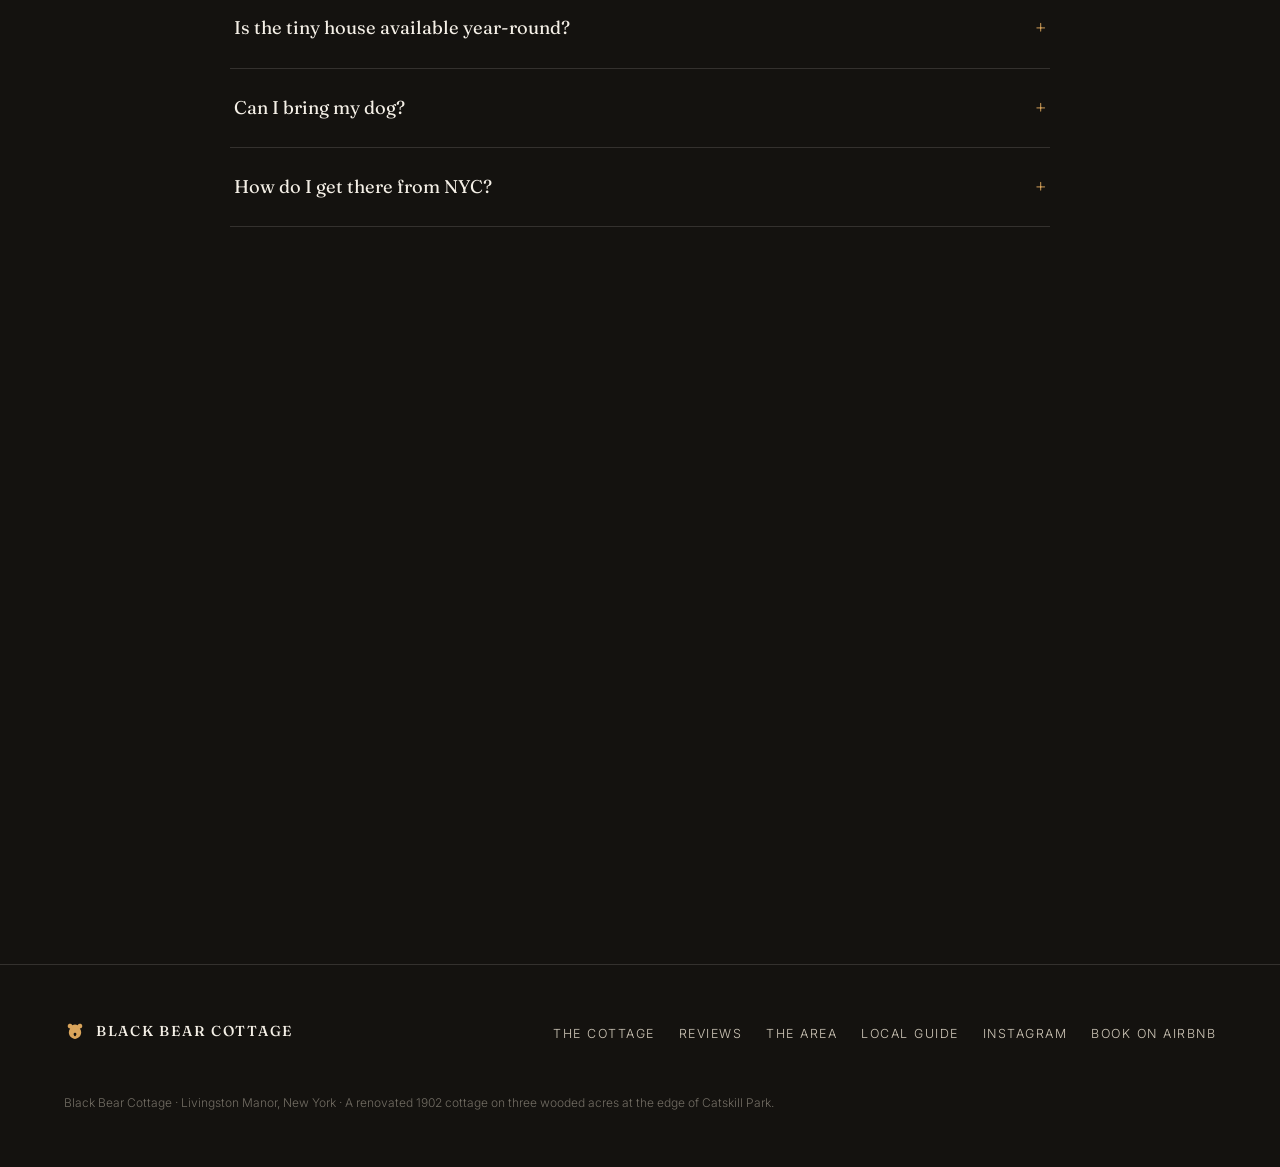
==== commit ce04e0a9: "Update review count to 17 (matches current Airbnb listing) Co-Authored-By: Claude Fable 5 <noreply@a" ====
--- a/index.html
+++ b/index.html
@@ -17,150 +17,40 @@
 <meta name="description" content="A renovated 1902 cottage on three wooded acres in Livingston Manor, NY. Hot tub under the stars, chef's kitchen, fire pit, and a tiny house out back. Sleeps 8. Two hours from NYC.">
 <meta property="og:title" content="Black Bear Cottage — Catskills Cabin with Hot Tub">
 <meta property="og:description" content="Three wooded acres. A hot tub under the stars. A renovated 1902 cottage two hours from New York City.">
-<meta property="og:image" content="https://blackbearcottage.net/images/image-12.jpg">
-<meta property="og:image:width" content="1172">
-<meta property="og:image:height" content="1640">
-<meta property="og:image:alt" content="Black Bear Cottage, a black-painted 1902 cottage on three wooded acres in Livingston Manor, NY">
-<meta property="og:type" content="website">
-<meta property="og:site_name" content="Black Bear Cottage">
-<meta property="og:locale" content="en_US">
-<meta property="og:url" content="https://blackbearcottage.net/">
-<meta name="twitter:card" content="summary_large_image">
-<meta name="twitter:title" content="Black Bear Cottage — Catskills Cabin with Hot Tub">
-<meta name="twitter:description" content="Three wooded acres. A hot tub under the stars. A renovated 1902 cottage two hours from New York City.">
-<meta name="twitter:image" content="https://blackbearcottage.net/images/image-12.jpg">
-<meta name="geo.region" content="US-NY">
-<meta name="geo.placename" content="Livingston Manor">
-<link rel="canonical" href="https://blackbearcottage.net/">
+<meta property="og:image" content="https://www.blackbearcottage.net/images/image-12.jpg">
+<meta property="og:url" content="https://www.blackbearcottage.net/">
+<link rel="canonical" href="https://www.blackbearcottage.net/">
 <link rel="icon" href="/favicon.svg" type="image/svg+xml">
-<link rel="preload" as="image" href="images/image-12.jpg" fetchpriority="high">
 <link rel="preconnect" href="https://fonts.googleapis.com">
 <link rel="preconnect" href="https://fonts.gstatic.com" crossorigin>
-<link href="https://fonts.googleapis.com/css2?family=Fraunces:ital,opsz,wght@0,9..144,300;0,9..144,400;0,9..144,500;1,9..144,300;1,9..144,400&family=Inter:wght@300;400;500&display=swap" rel="stylesheet">
+<link href="https://fonts.googleapis.com/css2?family=Fraunces:ital,opsz,wght@0,9..144,300;0,9..144,400;0,9..144,500;0,9..144,600;1,9..144,300;1,9..144,400&family=Inter:wght@300;400;500;600&display=swap" rel="stylesheet">
 <script type="application/ld+json">
 {
   "@context": "https://schema.org",
-  "@graph": [
-    {
-      "@type": ["VacationRental", "LodgingBusiness"],
-      "@id": "https://blackbearcottage.net/#property",
-      "name": "Black Bear Cottage",
-      "alternateName": "The Black Bear Cottage with Tiny House & Hot Tub",
-      "description": "A renovated 1902 cottage on three wooded acres in Livingston Manor, NY, at the edge of Catskill Park. Sleeps 8 across 4 bedrooms with a year-round hot tub, fire pit, wood-burning stove, chef's kitchen, and seasonal tiny house. Two hours from New York City.",
-      "url": "https://blackbearcottage.net/",
-      "image": [
-        "https://blackbearcottage.net/images/image-12.jpg",
-        "https://blackbearcottage.net/images/bnb-hot-tub-night.jpg",
-        "https://blackbearcottage.net/images/bnb-living-room.jpg",
-        "https://blackbearcottage.net/images/bnb-kitchen.jpg",
-        "https://blackbearcottage.net/images/bnb-aerial.jpg"
-      ],
-      "address": {
-        "@type": "PostalAddress",
-        "streetAddress": "78 Old Liberty Road",
-        "addressLocality": "Livingston Manor",
-        "addressRegion": "NY",
-        "postalCode": "12758",
-        "addressCountry": "US"
-      },
-      "areaServed": ["Livingston Manor", "Catskills", "Sullivan County", "New York"],
-      "priceRange": "$470+ per night",
-      "currenciesAccepted": "USD",
-      "aggregateRating": {
-        "@type": "AggregateRating",
-        "ratingValue": "5.0",
-        "bestRating": "5",
-        "reviewCount": "14"
-      },
-      "starRating": { "@type": "Rating", "ratingValue": "5" },
-      "containsPlace": {
-        "@type": "Accommodation",
-        "name": "Main house",
-        "occupancy": { "@type": "QuantitativeValue", "value": 8 },
-        "numberOfBedrooms": 4,
-        "numberOfBathroomsTotal": 2,
-        "floorSize": { "@type": "QuantitativeValue", "unitCode": "ACR", "value": 3 },
-        "yearBuilt": 1902
-      },
-      "amenityFeature": [
-        { "@type": "LocationFeatureSpecification", "name": "Hot tub", "value": true },
-        { "@type": "LocationFeatureSpecification", "name": "Fire pit", "value": true },
-        { "@type": "LocationFeatureSpecification", "name": "Wood-burning stove", "value": true },
-        { "@type": "LocationFeatureSpecification", "name": "Chef's kitchen", "value": true },
-        { "@type": "LocationFeatureSpecification", "name": "Free Wi-Fi", "value": true },
-        { "@type": "LocationFeatureSpecification", "name": "Dedicated workspace", "value": true },
-        { "@type": "LocationFeatureSpecification", "name": "Central air conditioning and heat", "value": true },
-        { "@type": "LocationFeatureSpecification", "name": "Pet friendly", "value": true },
-        { "@type": "LocationFeatureSpecification", "name": "Self check-in", "value": true },
-        { "@type": "LocationFeatureSpecification", "name": "Wraparound deck", "value": true },
-        { "@type": "LocationFeatureSpecification", "name": "Grill", "value": true },
-        { "@type": "LocationFeatureSpecification", "name": "Washer and dryer", "value": true },
-        { "@type": "LocationFeatureSpecification", "name": "Dishwasher", "value": true },
-        { "@type": "LocationFeatureSpecification", "name": "Free parking", "value": true },
-        { "@type": "LocationFeatureSpecification", "name": "Seasonal tiny house", "value": true },
-        { "@type": "LocationFeatureSpecification", "name": "Smart TV", "value": true }
-      ],
-      "petsAllowed": true,
-      "checkinTime": "15:00",
-      "checkoutTime": "11:00",
-      "sameAs": [
-        "https://www.airbnb.com/rooms/1318201189062353342",
-        "https://airbnb.com/h/theblackbearcottage"
-      ],
-      "potentialAction": {
-        "@type": "ReserveAction",
-        "target": {
-          "@type": "EntryPoint",
-          "urlTemplate": "https://airbnb.com/h/theblackbearcottage",
-          "actionPlatform": ["http://schema.org/DesktopWebPlatform", "http://schema.org/MobileWebPlatform"]
-        },
-        "result": { "@type": "LodgingReservation", "name": "Book Black Bear Cottage" }
-      }
-    },
-    {
-      "@type": "WebSite",
-      "@id": "https://blackbearcottage.net/#website",
-      "url": "https://blackbearcottage.net/",
-      "name": "Black Bear Cottage",
-      "publisher": { "@id": "https://blackbearcottage.net/#property" }
-    },
-    {
-      "@type": "FAQPage",
-      "@id": "https://blackbearcottage.net/#faq",
-      "mainEntity": [
-        {
-          "@type": "Question",
-          "name": "When are check-in and checkout at Black Bear Cottage?",
-          "acceptedAnswer": { "@type": "Answer", "text": "Check-in is anytime after 3:00 PM with easy self check-in via lockbox. Checkout is by 11:00 AM. Need flexibility? Just ask — Nelson responds fast." }
-        },
-        {
-          "@type": "Question",
-          "name": "How many people can stay?",
-          "acceptedAnswer": { "@type": "Answer", "text": "The main house sleeps 8 across four bedrooms and a bonus room (3 queens + 2 twins), with 2 full bathrooms. In season, the tiny house sleeps 2 more in a cozy loft." }
-        },
-        {
-          "@type": "Question",
-          "name": "Is the tiny house available year-round?",
-          "acceptedAnswer": { "@type": "Answer", "text": "The tiny house is seasonal — it runs on space heaters in colder months and isn't plumbed, so tiny house guests use the main house facilities. It's a favorite for morning yoga and kids who want their own cabin." }
-        },
-        {
-          "@type": "Question",
-          "name": "Can I bring my dog?",
-          "acceptedAnswer": { "@type": "Answer", "text": "Yes — Black Bear Cottage is pet friendly, and with three fenced-by-forest acres and the Rail Trail out back, dogs tend to have as good a weekend as their humans." }
-        },
-        {
-          "@type": "Question",
-          "name": "Who hosts Black Bear Cottage?",
-          "acceptedAnswer": { "@type": "Answer", "text": "Black Bear Cottage is owned and hosted by Nelson, a Brooklyn-based Airbnb Superhost who bought the cottage in 2025. He answers messages fast and keeps a running list of local recommendations for guests." }
-        },
-        {
-          "@type": "Question",
-          "name": "How do I get to Black Bear Cottage from NYC?",
-          "acceptedAnswer": { "@type": "Answer", "text": "It's about two hours from the George Washington Bridge — an easy straight shot up Route 17 to Livingston Manor, then two miles to the cottage on a quiet dead-end road." }
-        }
-      ]
-    }
-  ]
+  "@type": "VacationRental",
+  "name": "Black Bear Cottage",
+  "description": "A renovated 1902 cottage on three wooded acres in Livingston Manor, NY. Sleeps 8 across 4 bedrooms with hot tub, fire pit, chef's kitchen, and seasonal tiny house.",
+  "address": {
+    "@type": "PostalAddress",
+    "addressLocality": "Livingston Manor",
+    "addressRegion": "NY",
+    "addressCountry": "US"
+  },
+  "aggregateRating": {
+    "@type": "AggregateRating",
+    "ratingValue": "5.0",
+    "reviewCount": "17"
+  },
+  "containsPlace": {
+    "@type": "Accommodation",
+    "occupancy": { "@type": "QuantitativeValue", "value": 8 },
+    "numberOfBedrooms": 4,
+    "numberOfBathroomsTotal": 2
+  },
+  "petsAllowed": true,
+  "checkinTime": "15:00",
+  "checkoutTime": "11:00",
+  "url": "https://www.blackbearcottage.net/"
 }
 </script>
 <style>
@@ -479,7 +369,7 @@
     background-image:
       linear-gradient(180deg, rgba(20,18,15,.88), rgba(20,18,15,.72)),
       url('images/img-4013.jpg');
-    background-size: cover; background-position: center;
+    background-size: cover; background-position: center; background-attachment: fixed;
   }
   .book h2 { margin: 0 auto; max-width: 720px; }
   .book .lede { margin-left: auto; margin-right: auto; text-align: center; }
@@ -528,7 +418,7 @@
   <div class="hero-bg"></div>
   <div class="wrap hero-inner">
     <span class="rating-pill">★ 5.0 · Guest Favorite on Airbnb · Superhost</span>
-    <h1>A Catskills cabin with a hot tub, on three wooded acres. <em>Two hours from the city.</em></h1>
+    <h1>Three wooded acres. A hot tub under the stars. <em>Two hours from the city.</em></h1>
     <p class="hero-sub">A thoughtfully renovated 1902 cottage — with a tiny house out back — at the edge of Catskill Park in Livingston Manor, New York. Sleeps 8. From $470 a night.</p>
     <div class="hero-ctas">
       <a class="btn" href="https://airbnb.com/h/theblackbearcottage" target="_blank" rel="noopener">Check Availability</a>
@@ -561,7 +451,7 @@
 
     <div class="split reveal" style="margin-top:80px">
       <div class="split-img">
-        <img decoding="async" width="1500" height="1001" src="images/image-9.jpg" alt="The renovated chef's kitchen at Black Bear Cottage" loading="lazy">
+        <img src="images/image-9.jpg" alt="The renovated chef's kitchen at Black Bear Cottage" loading="lazy">
       </div>
       <div>
         <h3>A kitchen you'll actually cook in</h3>
@@ -572,7 +462,7 @@
 
     <div class="split rev reveal" style="margin-top:90px">
       <div class="split-img">
-        <img decoding="async" width="1500" height="998" src="images/dsc-6904.jpg" alt="The tiny house at Black Bear Cottage" loading="lazy">
+        <img src="images/dsc-6904.jpg" alt="The tiny house at Black Bear Cottage" loading="lazy">
       </div>
       <div>
         <h3>Plus a tiny house out back</h3>
@@ -583,7 +473,7 @@
 
     <div class="split reveal" style="margin-top:90px">
       <div class="split-img">
-        <img decoding="async" width="1094" height="1640" src="images/image-17.jpg" alt="Year-round outdoor hot tub at Black Bear Cottage overlooking the forest" loading="lazy">
+        <img src="images/image-17.jpg" alt="Year-round outdoor hot tub at Black Bear Cottage overlooking the forest" loading="lazy">
       </div>
       <div>
         <h3>The hot tub, open all year</h3>
@@ -594,7 +484,7 @@
 
     <div class="split rev reveal" style="margin-top:90px">
       <div class="split-img">
-        <img decoding="async" width="1200" height="1600" src="images/f53cd497-5934-4a70-a914-8908f5592429.jpg" alt="The fire pit at Black Bear Cottage, ideal for stargazing" loading="lazy">
+        <img src="images/f53cd497-5934-4a70-a914-8908f5592429.jpg" alt="The fire pit at Black Bear Cottage, ideal for stargazing" loading="lazy">
       </div>
       <div>
         <h3>The land is the whole point</h3>
@@ -605,19 +495,19 @@
 
     <div class="rooms-grid reveal" style="margin-top:100px">
       <figure>
-        <img decoding="async" width="1000" height="668" src="images/7ffe23eb-c263-4ae9-ba4b-6e03f0b2d3ab.jpg" alt="The light-filled primary suite" loading="lazy">
+        <img src="images/7ffe23eb-c263-4ae9-ba4b-6e03f0b2d3ab.jpg" alt="The light-filled primary suite" loading="lazy">
         <figcaption><b>The primary suite</b><span>Light-flooded and peaceful, with a porthole window and a desk for remote work</span></figcaption>
       </figure>
       <figure>
-        <img decoding="async" width="1000" height="667" src="images/image-18.jpg" alt="Queen guest bedroom" loading="lazy">
+        <img src="images/image-18.jpg" alt="Queen guest bedroom" loading="lazy">
         <figcaption><b>Queen bedrooms</b><span>Three queens with quality linens across the four bedrooms</span></figcaption>
       </figure>
       <figure>
-        <img decoding="async" width="1000" height="667" src="images/image-19.jpg" alt="Twin bedroom" loading="lazy">
+        <img src="images/image-19.jpg" alt="Twin bedroom" loading="lazy">
         <figcaption><b>The twin room</b><span>Two twins — perfect for kids, or friends who drew the short straw together</span></figcaption>
       </figure>
       <figure>
-        <img decoding="async" width="1000" height="667" src="images/image-13.jpg" alt="Modern black and white bathroom with glass shower" loading="lazy">
+        <img src="images/image-13.jpg" alt="Modern black and white bathroom with glass shower" loading="lazy">
         <figcaption><b>Two modern baths</b><span>Black-and-white tile, glass walk-in showers, updated fixtures</span></figcaption>
       </figure>
     </div>
@@ -630,7 +520,7 @@
       <span class="kicker">Guest Reviews</span>
       <div class="big-rating">5.0</div>
       <div class="stars">★★★★★</div>
-      <div class="rev-sub">14 five-star reviews · Guest Favorite on Airbnb</div>
+      <div class="rev-sub">17 five-star reviews · Guest Favorite on Airbnb</div>
     </div>
     <div class="rev-grid">
       <div class="rev-card reveal">
@@ -666,18 +556,18 @@
     <span class="kicker reveal">Photos</span>
     <h2 class="reveal">Have a <em>look around</em></h2>
     <div class="g-grid reveal">
-      <a class="g-wide g-tall" href="https://airbnb.com/h/theblackbearcottage" target="_blank" rel="noopener"><img decoding="async" width="1172" height="1640" src="images/image-12.jpg" alt="Black Bear Cottage exterior" loading="lazy"></a>
-      <a href="https://airbnb.com/h/theblackbearcottage" target="_blank" rel="noopener"><img decoding="async" width="1440" height="2160" src="images/bnb-hot-tub-night.jpg" alt="The hot tub on a snowy night, wine at the ready" loading="lazy"></a>
-      <a href="https://airbnb.com/h/theblackbearcottage" target="_blank" rel="noopener"><img decoding="async" width="1440" height="1920" src="images/bnb-living-room.jpg" alt="The living room with its porthole window and forest views" loading="lazy"></a>
-      <a href="https://airbnb.com/h/theblackbearcottage" target="_blank" rel="noopener"><img decoding="async" width="1440" height="960" src="images/bnb-dining-room.jpg" alt="The oversized dining table by the signature orange door" loading="lazy"></a>
-      <a href="https://airbnb.com/h/theblackbearcottage" target="_blank" rel="noopener"><img decoding="async" width="1440" height="960" src="images/bnb-exterior-summer.jpg" alt="The cottage and tiny house in summer" loading="lazy"></a>
-      <a href="https://airbnb.com/h/theblackbearcottage" target="_blank" rel="noopener"><img decoding="async" width="1440" height="2016" src="images/bnb-kitchen.jpg" alt="The black chef's kitchen" loading="lazy"></a>
-      <a href="https://airbnb.com/h/theblackbearcottage" target="_blank" rel="noopener"><img decoding="async" width="1440" height="959" src="images/bnb-open-plan.jpg" alt="Open-plan dining and living space with exposed beams" loading="lazy"></a>
-      <a href="https://airbnb.com/h/theblackbearcottage" target="_blank" rel="noopener"><img decoding="async" width="1440" height="959" src="images/bnb-bedroom-porthole.jpg" alt="Bedroom with a porthole window overlooking the trees" loading="lazy"></a>
-      <a href="https://airbnb.com/h/theblackbearcottage" target="_blank" rel="noopener"><img decoding="async" width="1440" height="960" src="images/bnb-tiny-house-loft.jpg" alt="The tiny house sleeping loft" loading="lazy"></a>
-      <a href="https://airbnb.com/h/theblackbearcottage" target="_blank" rel="noopener"><img decoding="async" width="1440" height="960" src="images/bnb-exterior-snow.jpg" alt="The cottage and tiny house under fresh snow" loading="lazy"></a>
-      <a href="https://airbnb.com/h/theblackbearcottage" target="_blank" rel="noopener"><img decoding="async" width="1440" height="960" src="images/bnb-deck-winter.jpg" alt="Adirondack chairs on the snowy deck" loading="lazy"></a>
-      <a class="g-wide" href="https://airbnb.com/h/theblackbearcottage" target="_blank" rel="noopener"><img decoding="async" width="1440" height="2016" src="images/bnb-aerial.jpg" alt="Aerial view of Black Bear Cottage on three wooded acres" loading="lazy"></a>
+      <a class="g-wide g-tall" href="https://airbnb.com/h/theblackbearcottage" target="_blank" rel="noopener"><img src="images/image-12.jpg" alt="Black Bear Cottage exterior" loading="lazy"></a>
+      <a href="https://airbnb.com/h/theblackbearcottage" target="_blank" rel="noopener"><img src="images/bnb-hot-tub-night.jpg" alt="The hot tub on a snowy night, wine at the ready" loading="lazy"></a>
+      <a href="https://airbnb.com/h/theblackbearcottage" target="_blank" rel="noopener"><img src="images/bnb-living-room.jpg" alt="The living room with its porthole window and forest views" loading="lazy"></a>
+      <a href="https://airbnb.com/h/theblackbearcottage" target="_blank" rel="noopener"><img src="images/bnb-dining-room.jpg" alt="The oversized dining table by the signature orange door" loading="lazy"></a>
+      <a href="https://airbnb.com/h/theblackbearcottage" target="_blank" rel="noopener"><img src="images/bnb-exterior-summer.jpg" alt="The cottage and tiny house in summer" loading="lazy"></a>
+      <a href="https://airbnb.com/h/theblackbearcottage" target="_blank" rel="noopener"><img src="images/bnb-kitchen.jpg" alt="The black chef's kitchen" loading="lazy"></a>
+      <a href="https://airbnb.com/h/theblackbearcottage" target="_blank" rel="noopener"><img src="images/bnb-open-plan.jpg" alt="Open-plan dining and living space with exposed beams" loading="lazy"></a>
+      <a href="https://airbnb.com/h/theblackbearcottage" target="_blank" rel="noopener"><img src="images/bnb-bedroom-porthole.jpg" alt="Bedroom with a porthole window overlooking the trees" loading="lazy"></a>
+      <a href="https://airbnb.com/h/theblackbearcottage" target="_blank" rel="noopener"><img src="images/bnb-tiny-house-loft.jpg" alt="The tiny house sleeping loft" loading="lazy"></a>
+      <a href="https://airbnb.com/h/theblackbearcottage" target="_blank" rel="noopener"><img src="images/bnb-exterior-snow.jpg" alt="The cottage and tiny house under fresh snow" loading="lazy"></a>
+      <a href="https://airbnb.com/h/theblackbearcottage" target="_blank" rel="noopener"><img src="images/bnb-deck-winter.jpg" alt="Adirondack chairs on the snowy deck" loading="lazy"></a>
+      <a class="g-wide" href="https://airbnb.com/h/theblackbearcottage" target="_blank" rel="noopener"><img src="images/bnb-aerial.jpg" alt="Aerial view of Black Bear Cottage on three wooded acres" loading="lazy"></a>
     </div>
     <p class="amen-more reveal">See all photos on the <a href="https://airbnb.com/h/theblackbearcottage" target="_blank" rel="noopener" style="color:var(--amber-soft)">Airbnb listing →</a></p>
   </div>
@@ -709,7 +599,7 @@
     <p class="lede reveal">Livingston Manor has quietly become one of the most talked-about small towns in the Catskills — and Black Bear Cottage is five minutes from all of it. Want the full rundown? Read our <a href="/things-to-do-livingston-manor/" style="color:var(--amber-soft)">local guide to Livingston Manor</a>.</p>
     <div class="area-grid">
       <div class="area-card reveal">
-        <img decoding="async" width="1000" height="1333" src="images/img-3961.jpg" alt="Livingston Manor village" loading="lazy">
+        <img src="images/img-3961.jpg" alt="Livingston Manor village" loading="lazy">
         <div class="area-body">
           <span class="tag">Eat &amp; Drink</span>
           <b>Main Street, five minutes away</b>
@@ -717,7 +607,7 @@
         </div>
       </div>
       <div class="area-card reveal">
-        <img decoding="async" width="1000" height="1499" src="images/image-10.jpg" alt="Fly fishing on the Willowemoc" loading="lazy">
+        <img src="images/image-10.jpg" alt="Fly fishing on the Willowemoc" loading="lazy">
         <div class="area-body">
           <span class="tag">On the Water</span>
           <b>The birthplace of American fly-fishing</b>
@@ -725,7 +615,7 @@
         </div>
       </div>
       <div class="area-card reveal">
-        <img decoding="async" width="1000" height="1333" src="images/img-4081.jpg" alt="The Rail Trail" loading="lazy">
+        <img src="images/img-4081.jpg" alt="The Rail Trail" loading="lazy">
         <div class="area-body">
           <span class="tag">On the Trail</span>
           <b>Hike from the back door</b>
@@ -776,10 +666,6 @@
       <details>
         <summary>Can I bring my dog?</summary>
         <p>Yes — Black Bear Cottage is pet friendly, and with three fenced-by-forest acres and the Rail Trail out back, dogs tend to have as good a weekend as their humans.</p>
-      </details>
-      <details>
-        <summary>Who's the host?</summary>
-        <p>Black Bear Cottage is owned and hosted by Nelson, a Brooklyn-based Airbnb Superhost who bought the cottage in 2025 and stocks it the way he'd want it stocked — good knives, real olive oil, a guitar by the stove. He answers messages fast and keeps a running list of local recommendations for guests.</p>
       </details>
       <details>
         <summary>How do I get there from NYC?</summary>
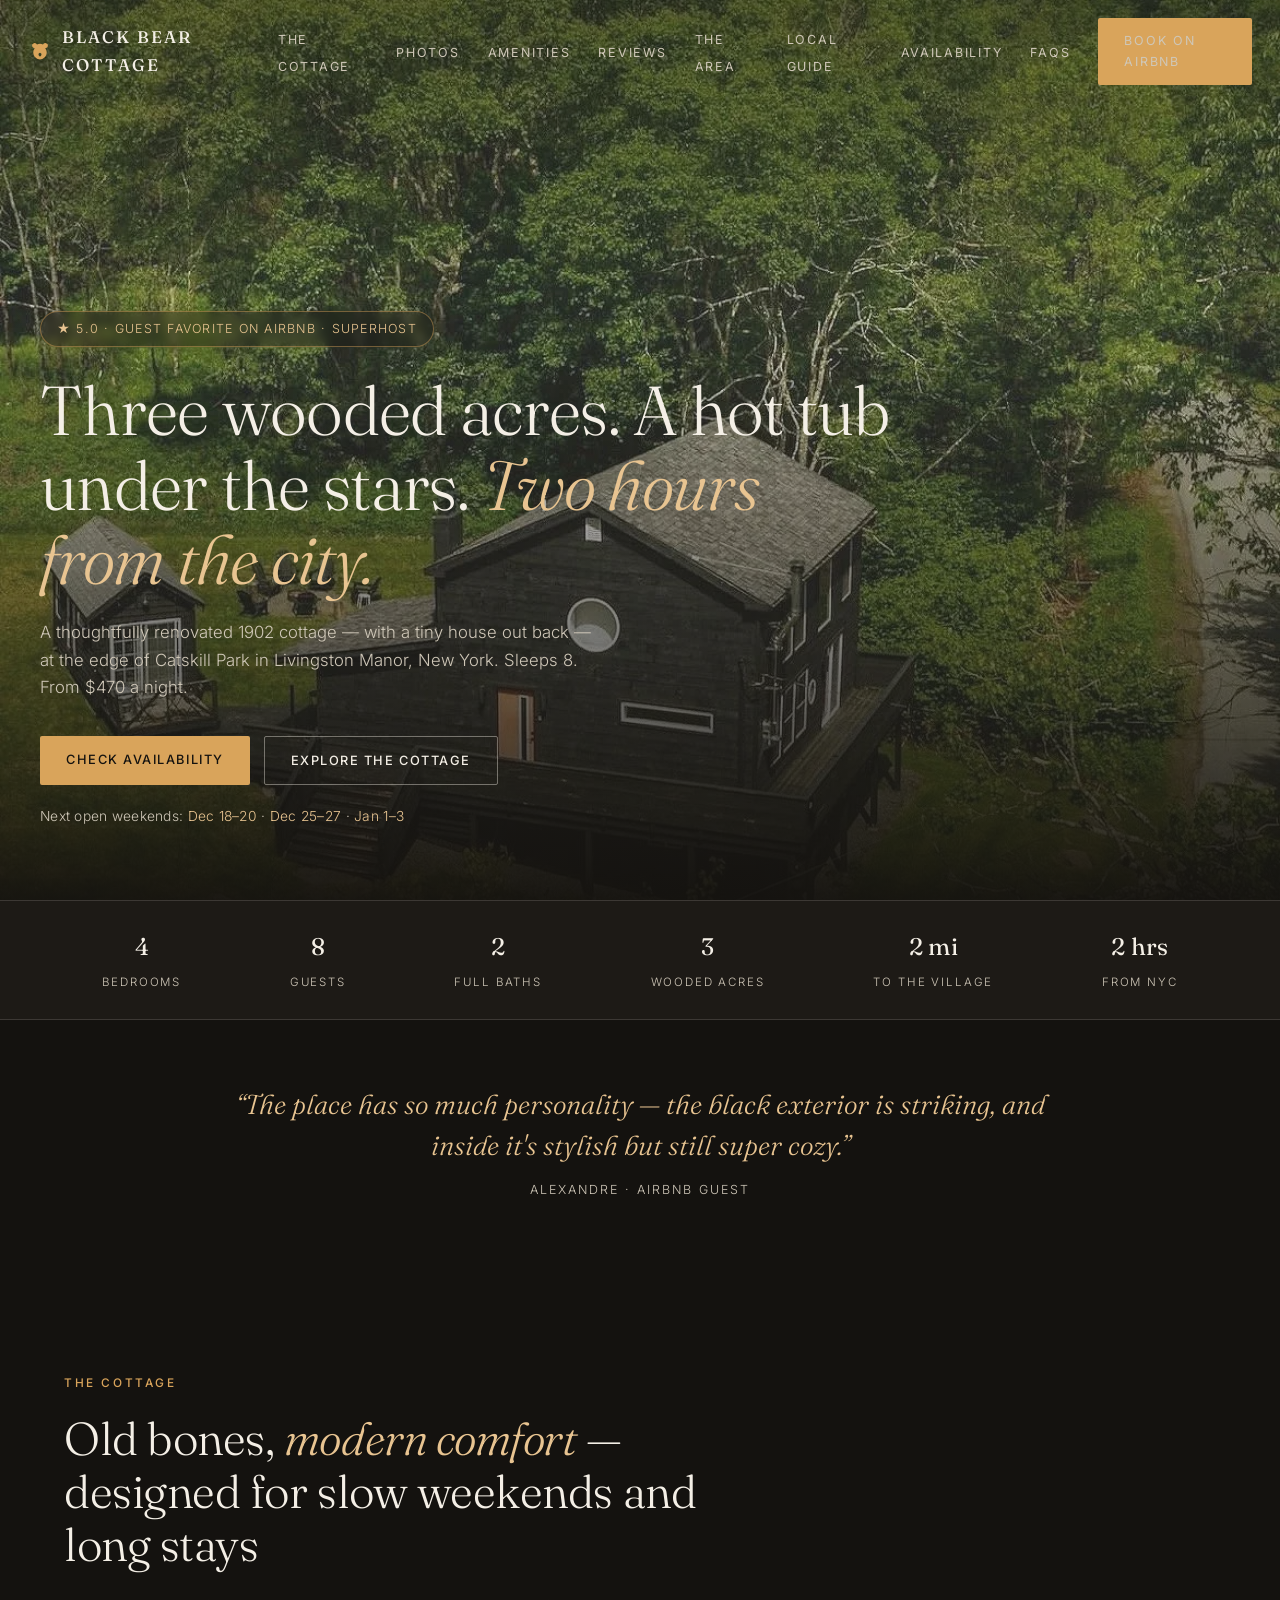
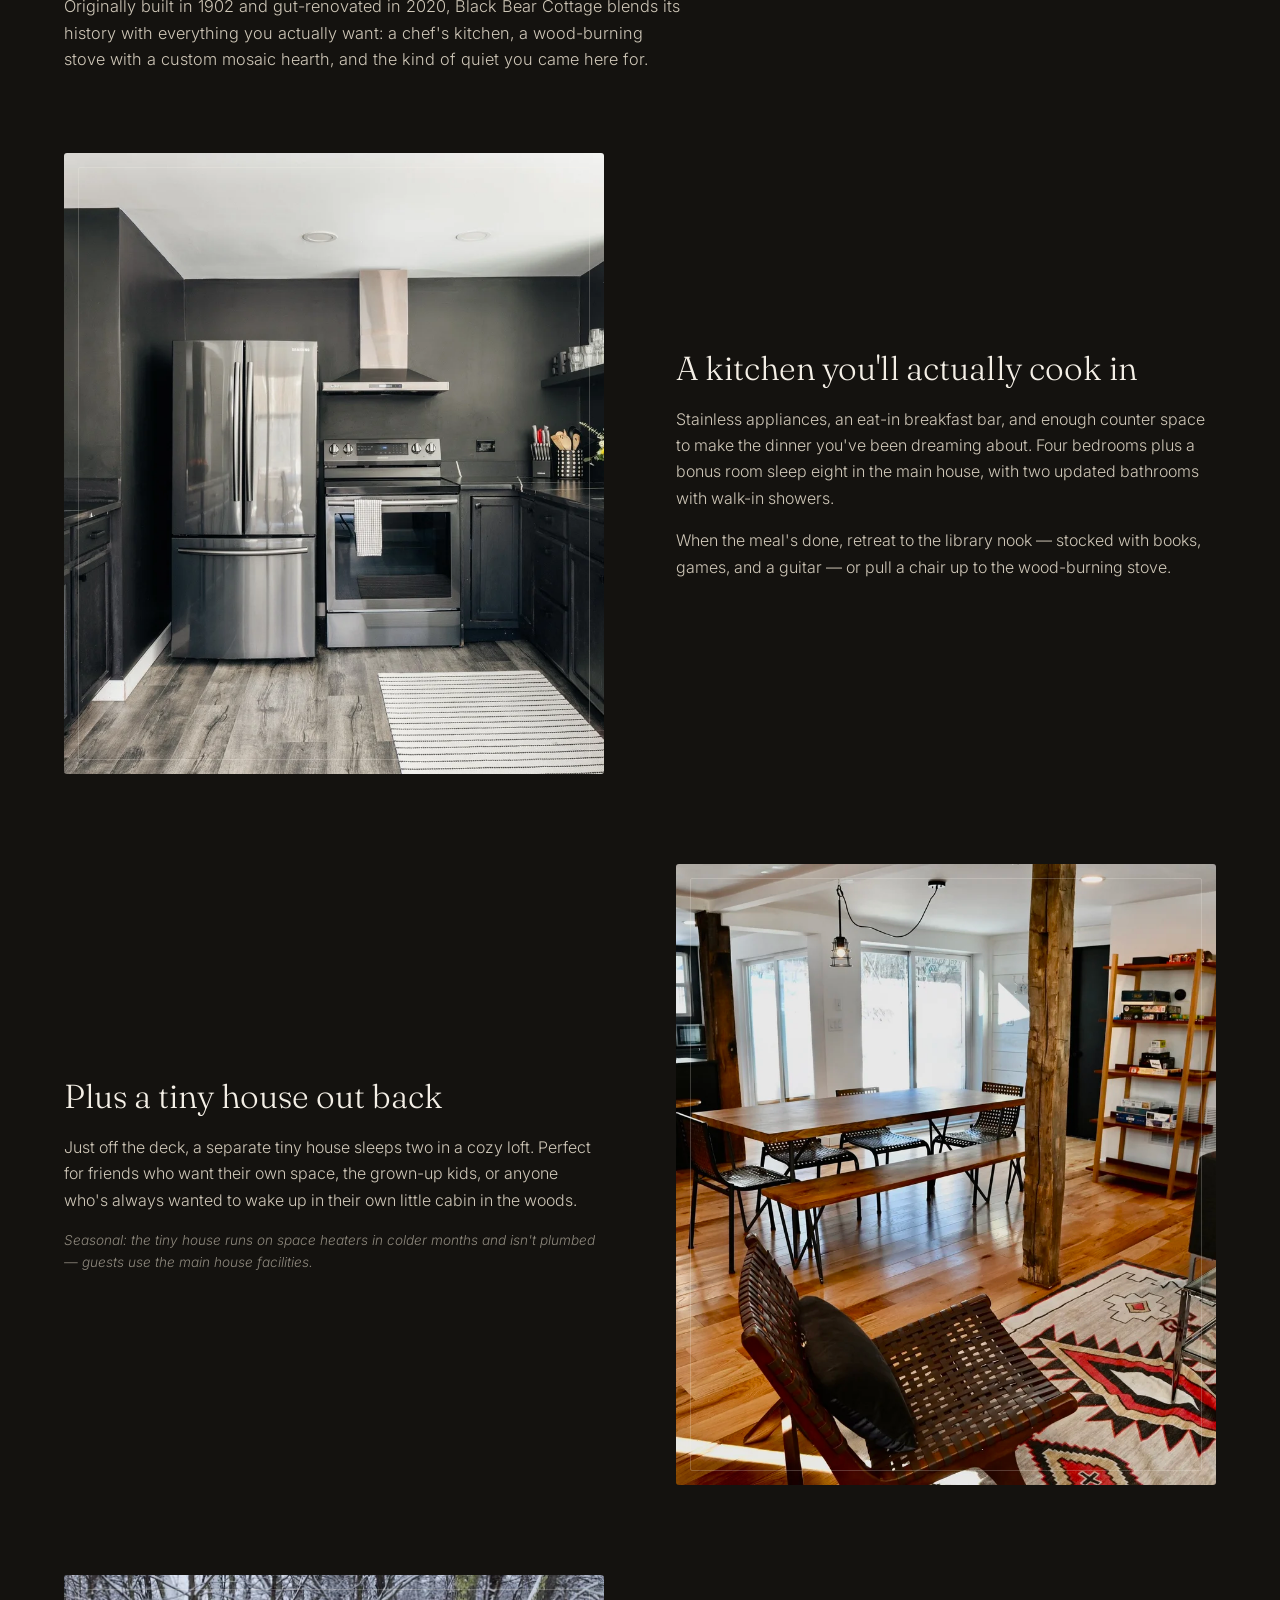
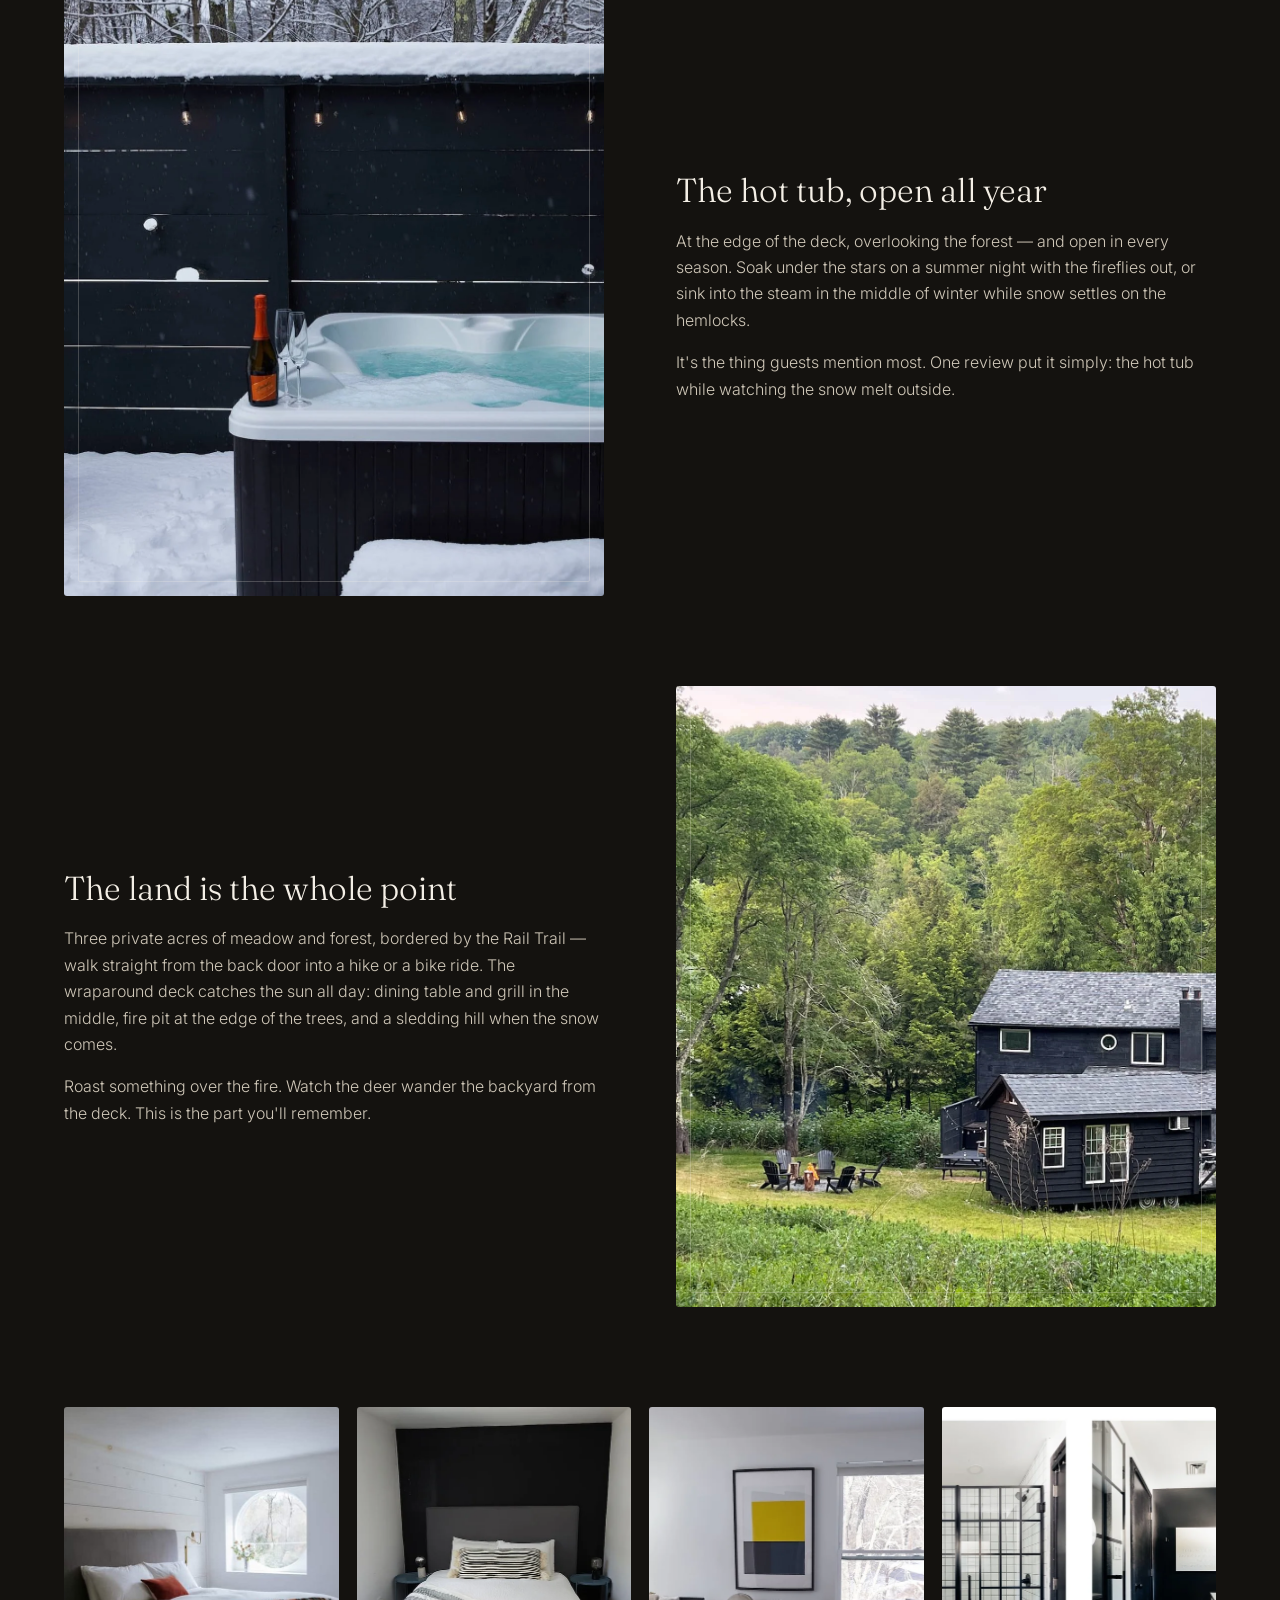
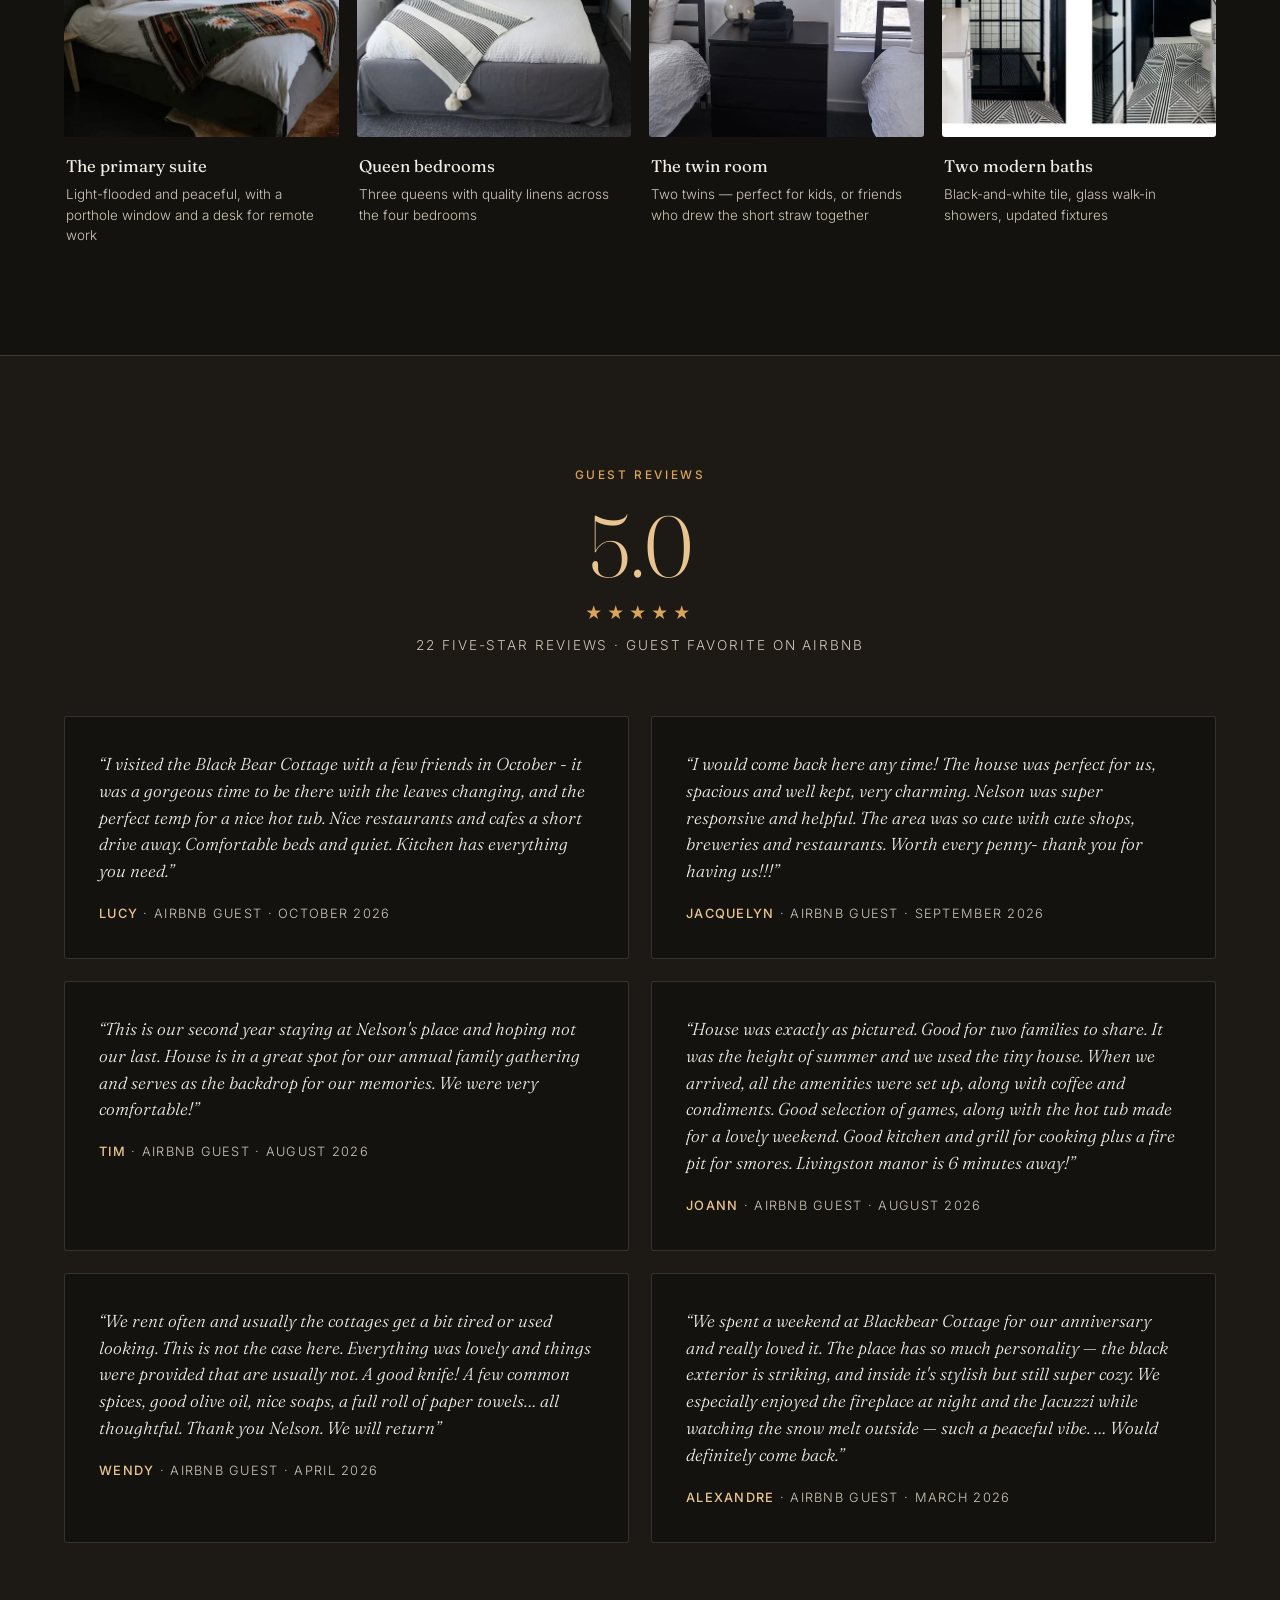
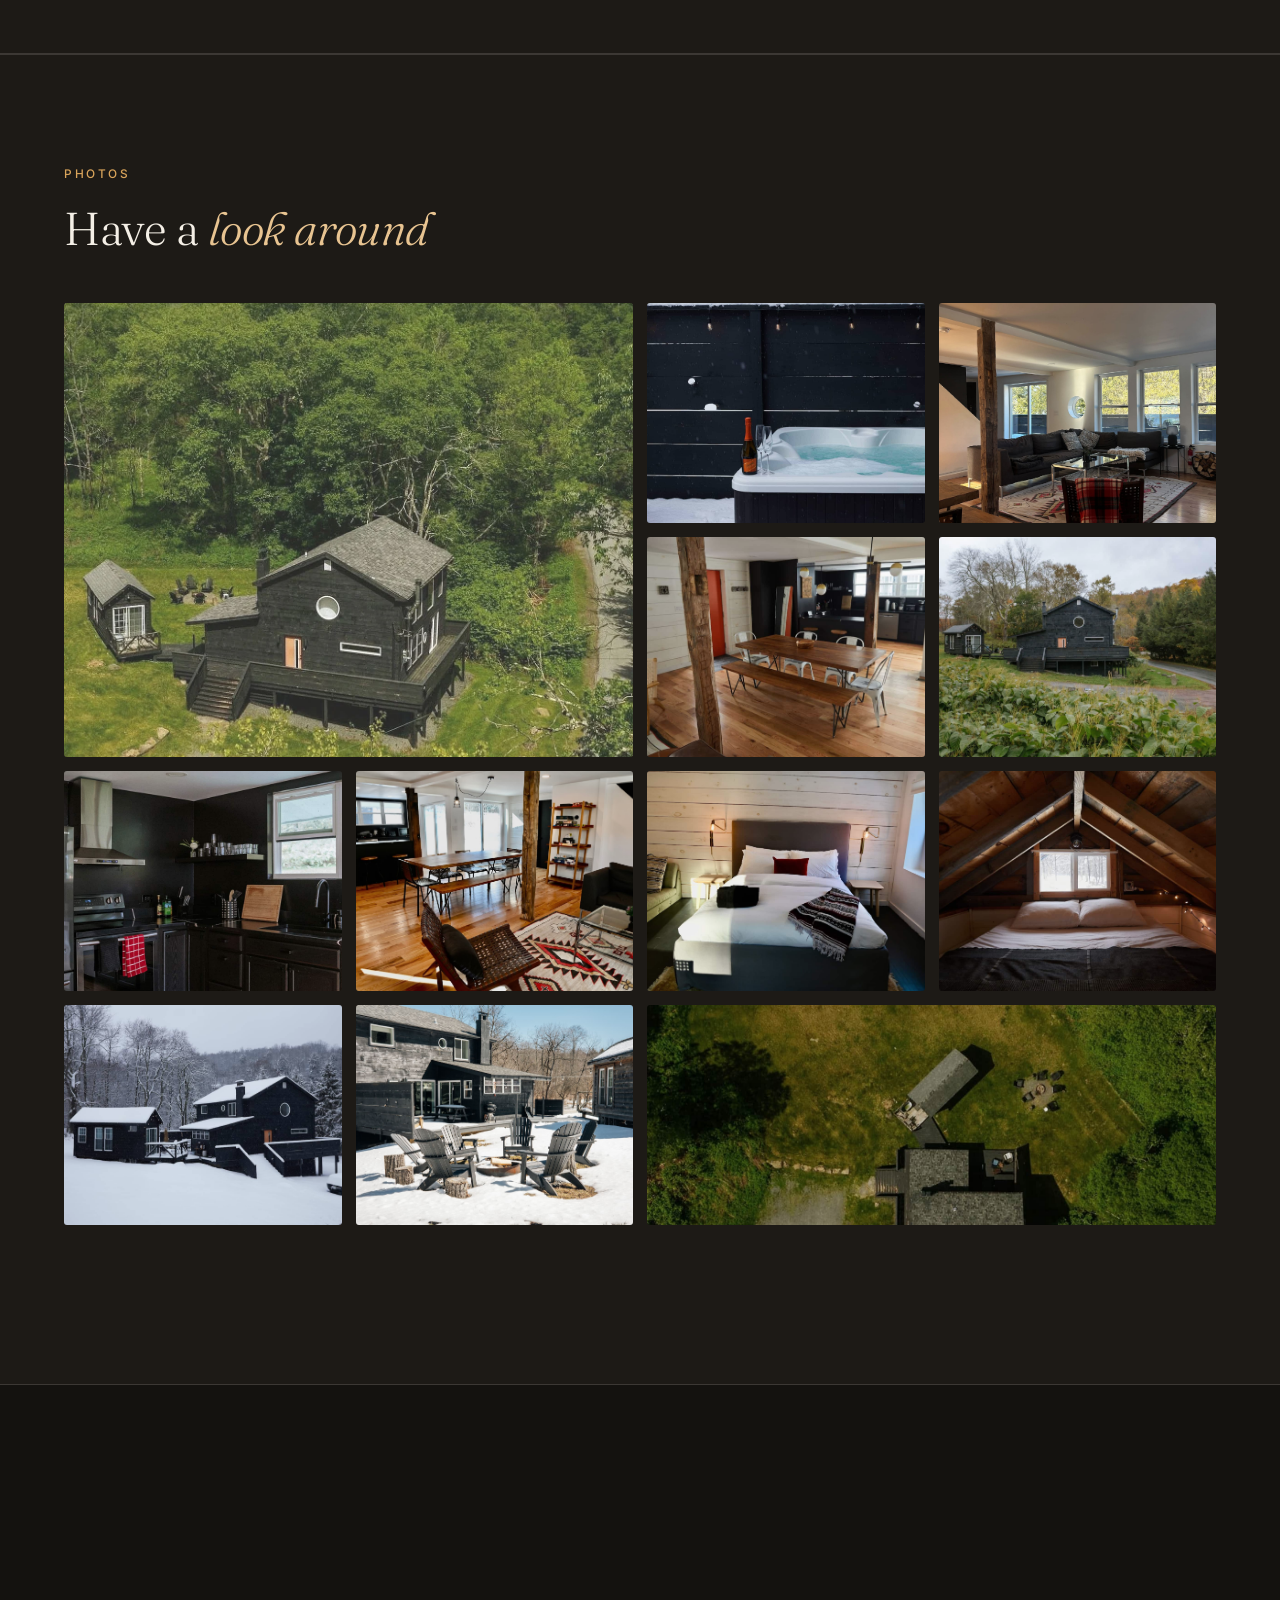
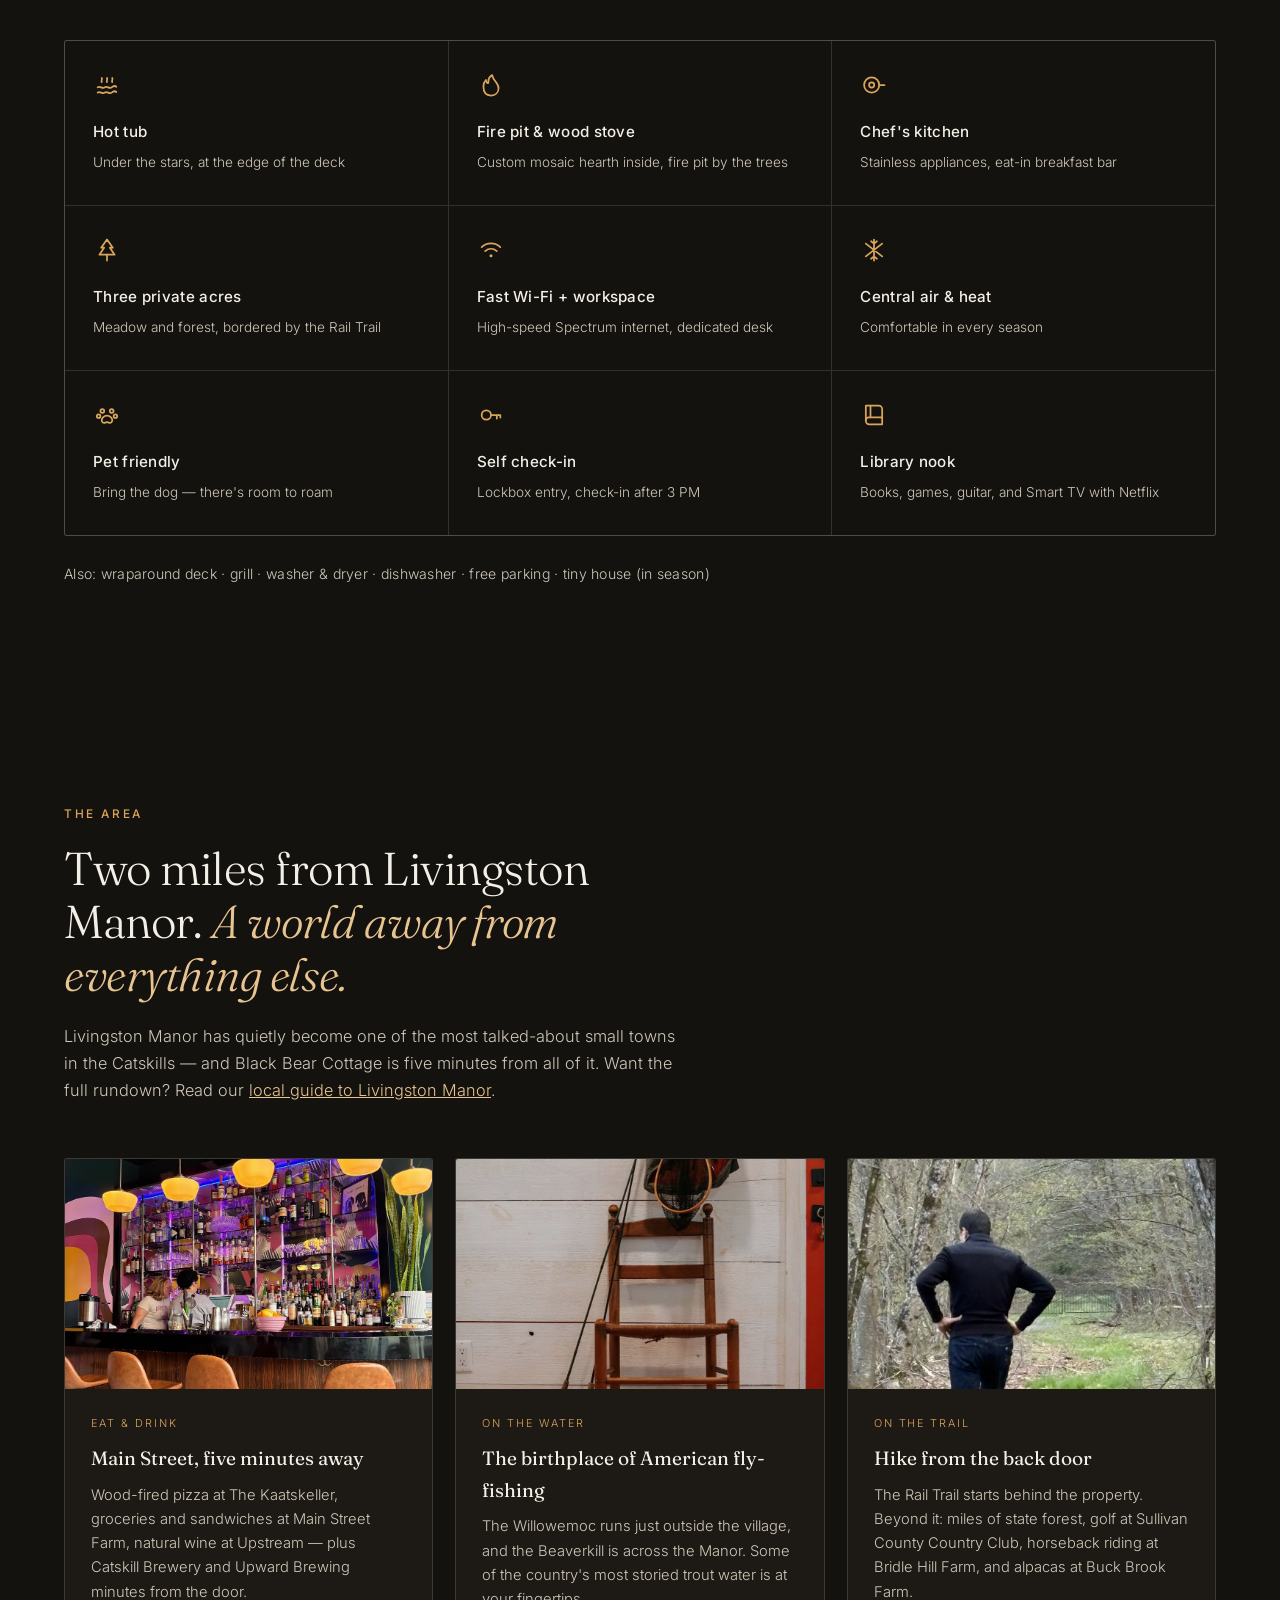
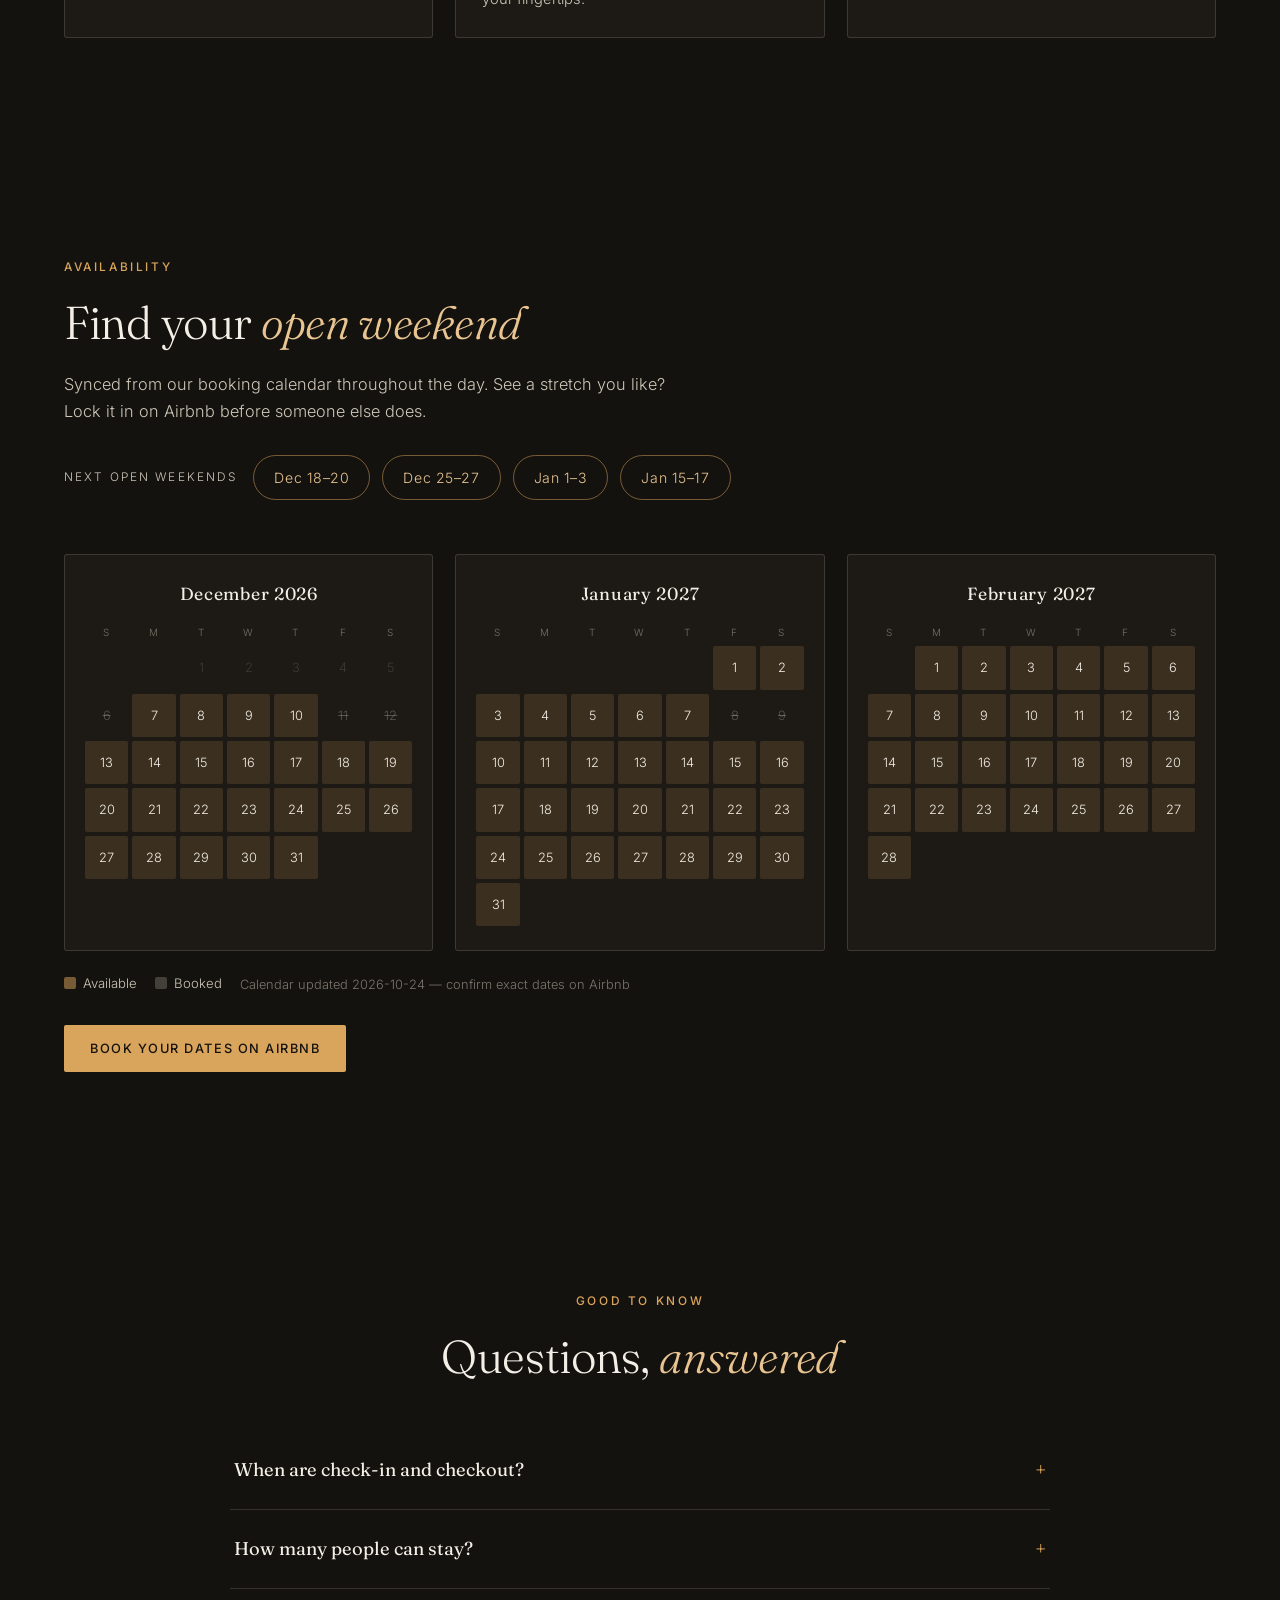
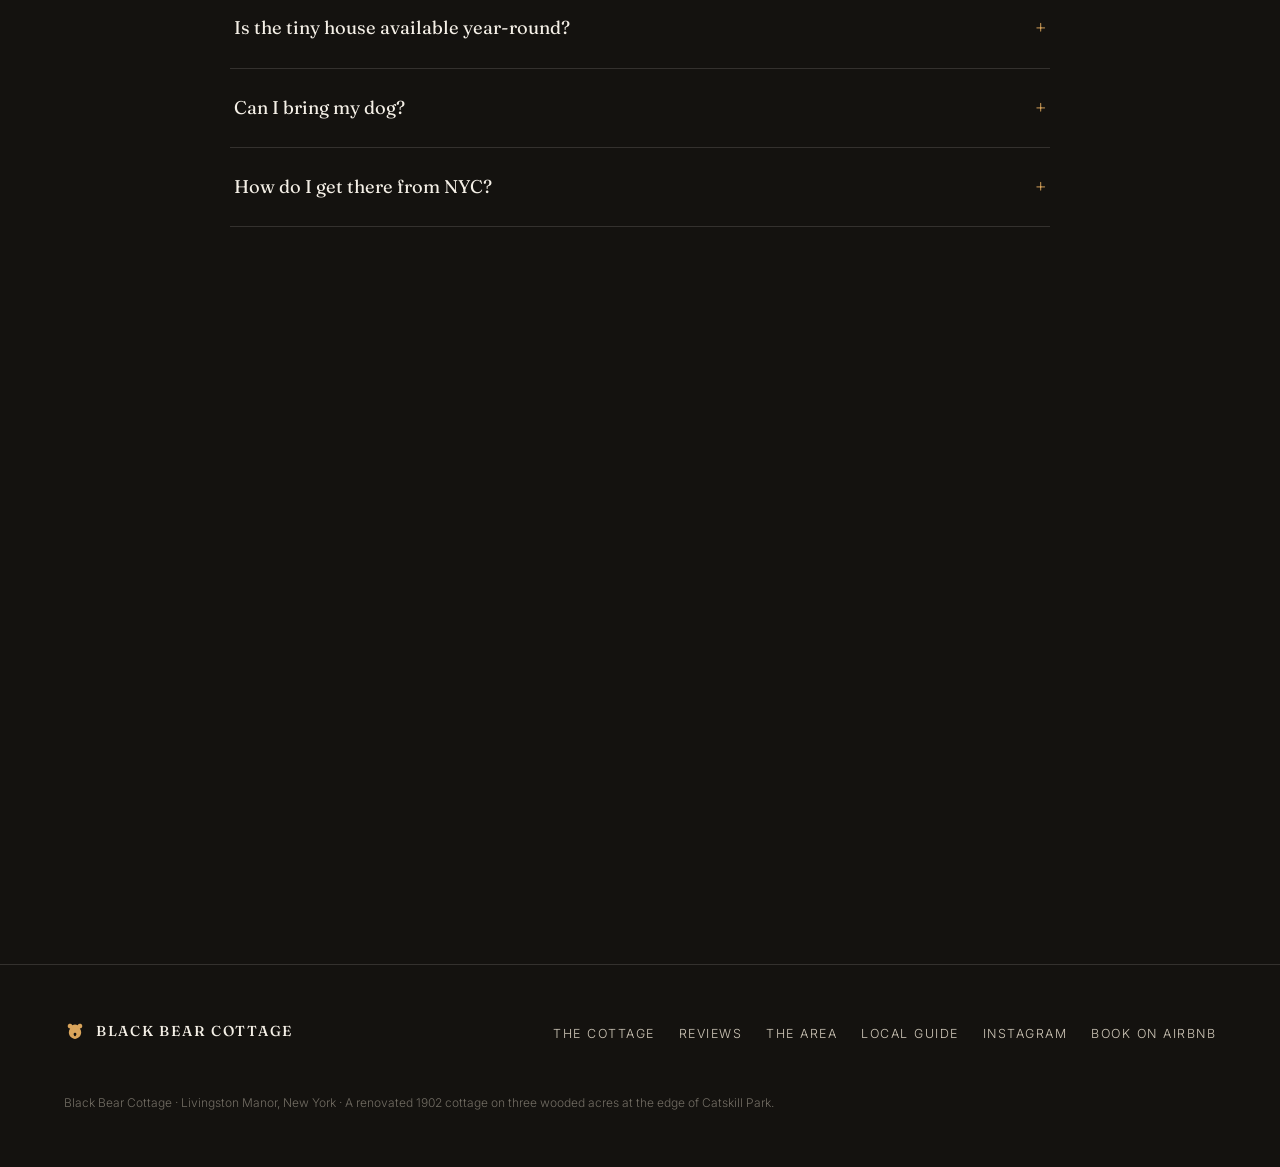
==== commit 724e9f6b: "Refresh Airbnb reviews: count to 22, rotate in Oct/Sep/Aug 2026 reviews (verbatim from listing) Co-A" ====
--- a/index.html
+++ b/index.html
@@ -39,7 +39,7 @@
   "aggregateRating": {
     "@type": "AggregateRating",
     "ratingValue": "5.0",
-    "reviewCount": "17"
+    "reviewCount": "22"
   },
   "containsPlace": {
     "@type": "Accommodation",
@@ -520,32 +520,32 @@
       <span class="kicker">Guest Reviews</span>
       <div class="big-rating">5.0</div>
       <div class="stars">★★★★★</div>
-      <div class="rev-sub">17 five-star reviews · Guest Favorite on Airbnb</div>
+      <div class="rev-sub">22 five-star reviews · Guest Favorite on Airbnb</div>
     </div>
     <div class="rev-grid">
+      <div class="rev-card reveal">
+        <q>I visited the Black Bear Cottage with a few friends in October - it was a gorgeous time to be there with the leaves changing, and the perfect temp for a nice hot tub. Nice restaurants and cafes a short drive away. Comfortable beds and quiet. Kitchen has everything you need.</q>
+        <footer><b>Lucy</b> · Airbnb Guest · October 2026</footer>
+      </div>
+      <div class="rev-card reveal">
+        <q>I would come back here any time! The house was perfect for us, spacious and well kept, very charming. Nelson was super responsive and helpful. The area was so cute with cute shops, breweries and restaurants. Worth every penny- thank you for having us!!!</q>
+        <footer><b>Jacquelyn</b> · Airbnb Guest · September 2026</footer>
+      </div>
+      <div class="rev-card reveal">
+        <q>This is our second year staying at Nelson's place and hoping not our last. House is in a great spot for our annual family gathering and serves as the backdrop for our memories. We were very comfortable!</q>
+        <footer><b>Tim</b> · Airbnb Guest · August 2026</footer>
+      </div>
+      <div class="rev-card reveal">
+        <q>House was exactly as pictured. Good for two families to share. It was the height of summer and we used the tiny house. When we arrived, all the amenities were set up, along with coffee and condiments. Good selection of games, along with the hot tub made for a lovely weekend. Good kitchen and grill for cooking plus a fire pit for smores. Livingston manor is 6 minutes away!</q>
+        <footer><b>JoAnn</b> · Airbnb Guest · August 2026</footer>
+      </div>
+      <div class="rev-card reveal">
+        <q>We rent often and usually the cottages get a bit tired or used looking. This is not the case here. Everything was lovely and things were provided that are usually not. A good knife! A few common spices, good olive oil, nice soaps, a full roll of paper towels… all thoughtful. Thank you Nelson. We will return</q>
+        <footer><b>Wendy</b> · Airbnb Guest · April 2026</footer>
+      </div>
       <div class="rev-card reveal">
         <q>We spent a weekend at Blackbear Cottage for our anniversary and really loved it. The place has so much personality — the black exterior is striking, and inside it's stylish but still super cozy. We especially enjoyed the fireplace at night and the Jacuzzi while watching the snow melt outside — such a peaceful vibe. … Would definitely come back.</q>
         <footer><b>Alexandre</b> · Airbnb Guest · March 2026</footer>
-      </div>
-      <div class="rev-card reveal">
-        <q>We rent often and usually the cottages get a bit tired or used looking. This is not the case here. Everything was lovely and things were provided that are usually not. A good knife! A few common spices, good olive oil, nice soaps… all thoughtful. Thank you Nelson. We will return</q>
-        <footer><b>Wendy</b> · Airbnb Guest · April 2026</footer>
-      </div>
-      <div class="rev-card reveal">
-        <q>Beautiful cottage perfect for families, large groups or even a romantic getaway. Kitchen was fully stocked, even a thoughtful welcoming bottle of prosecco was left in the fridge. … The woodstove, acoustic guitar and games were a great addition. We enjoyed the deer wandering in our yard in the evenings! … I highly recommend staying here if given the chance!</q>
-        <footer><b>Annie</b> · Airbnb Guest · January 2026</footer>
-      </div>
-      <div class="rev-card reveal">
-        <q>Nelson was very friendly, proactive and checked in on us throughout our stay. He gave great local recommendations! The house is clean, cozy and looked just like the photos. The house is in great proximity to the town near great restaurants and breweries!</q>
-        <footer><b>Nick</b> · Airbnb Guest · March 2026</footer>
-      </div>
-      <div class="rev-card reveal">
-        <q>We stayed for two days in the winter and loved the place. It was cozy and warm, spacious and clean. Nelson was very proactive in his communication and didn't over complicate things. We found the surroundings to be beautiful and Livingston Manor to be a cute and quaint little town. We would highly recommend.</q>
-        <footer><b>Kevin</b> · Airbnb Guest · December 2025</footer>
-      </div>
-      <div class="rev-card reveal">
-        <q>It was such a great time staying here! We did not want to leave. Comfortable, cozy and very well stocked I must say. Nelson was such a great host, very responsive and super helpful. Do not pass this place up.</q>
-        <footer><b>Shawna</b> · Airbnb Guest · February 2026</footer>
       </div>
     </div>
   </div>
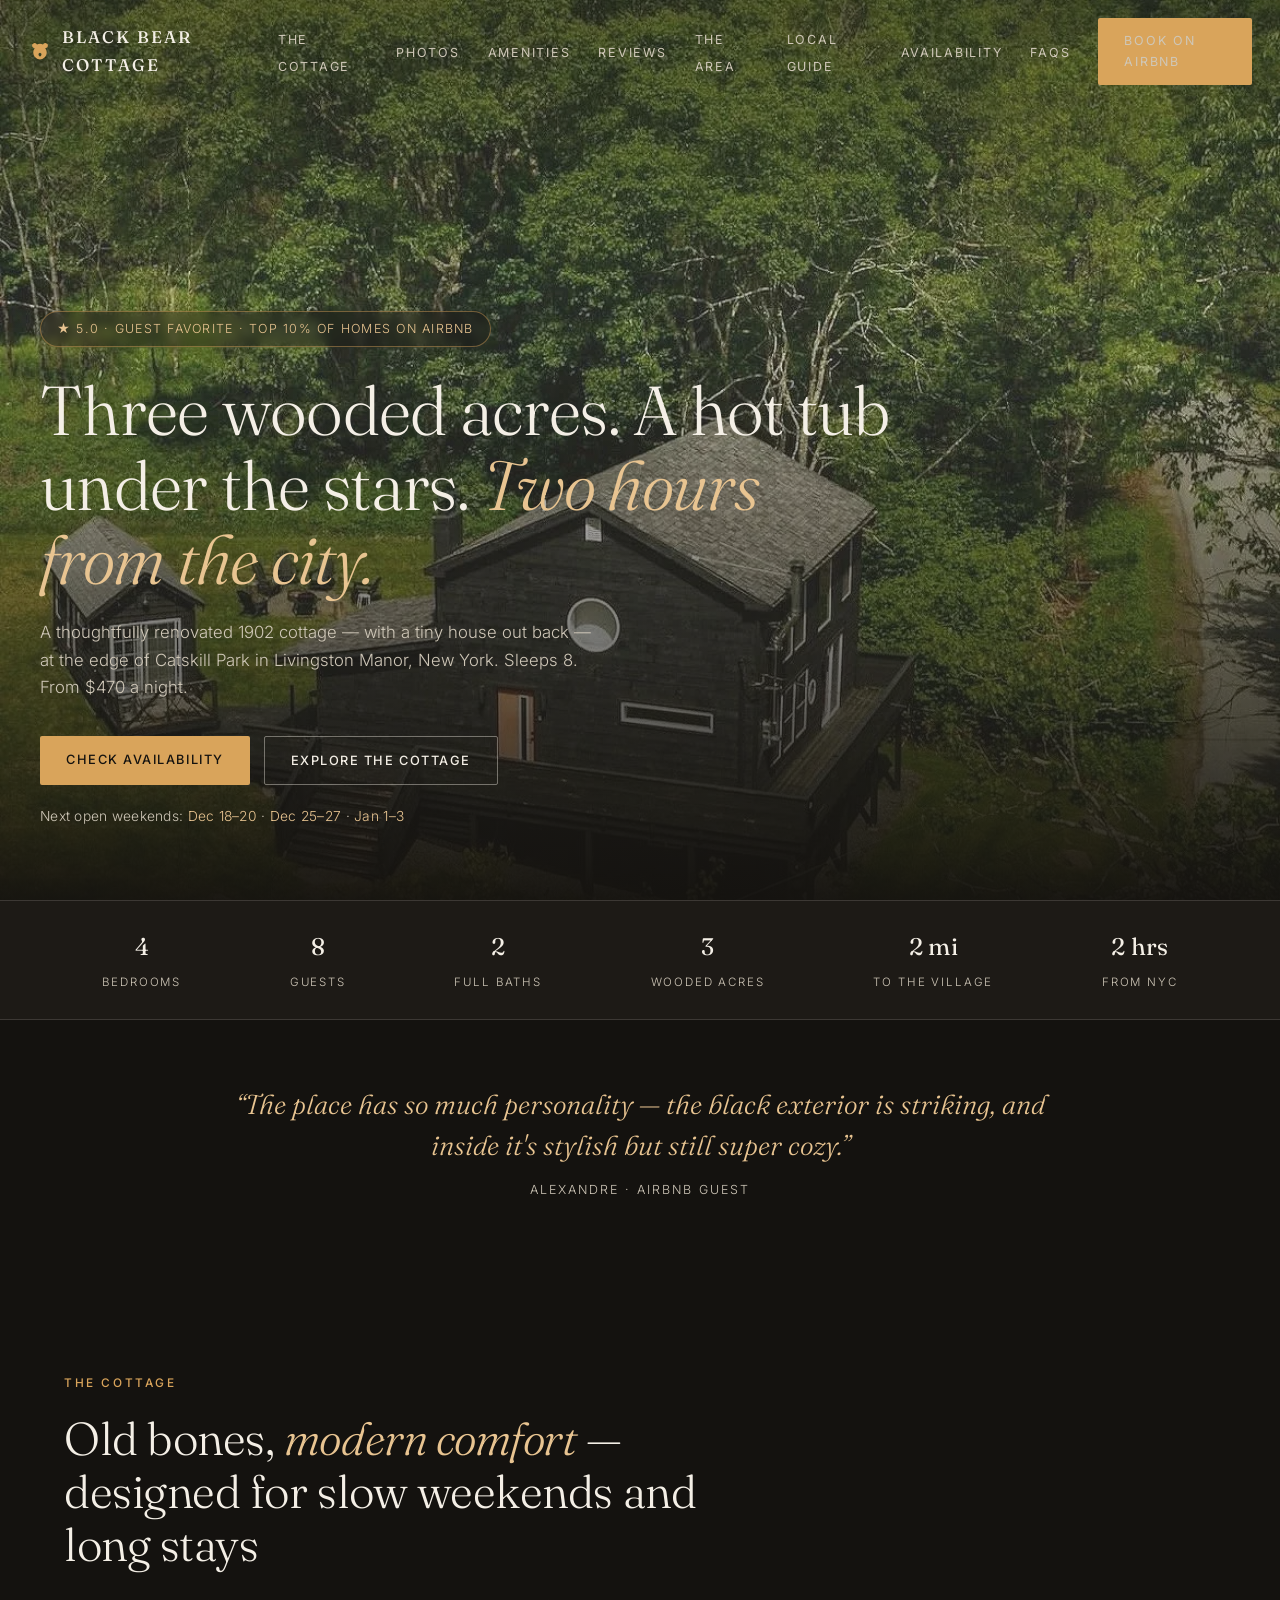
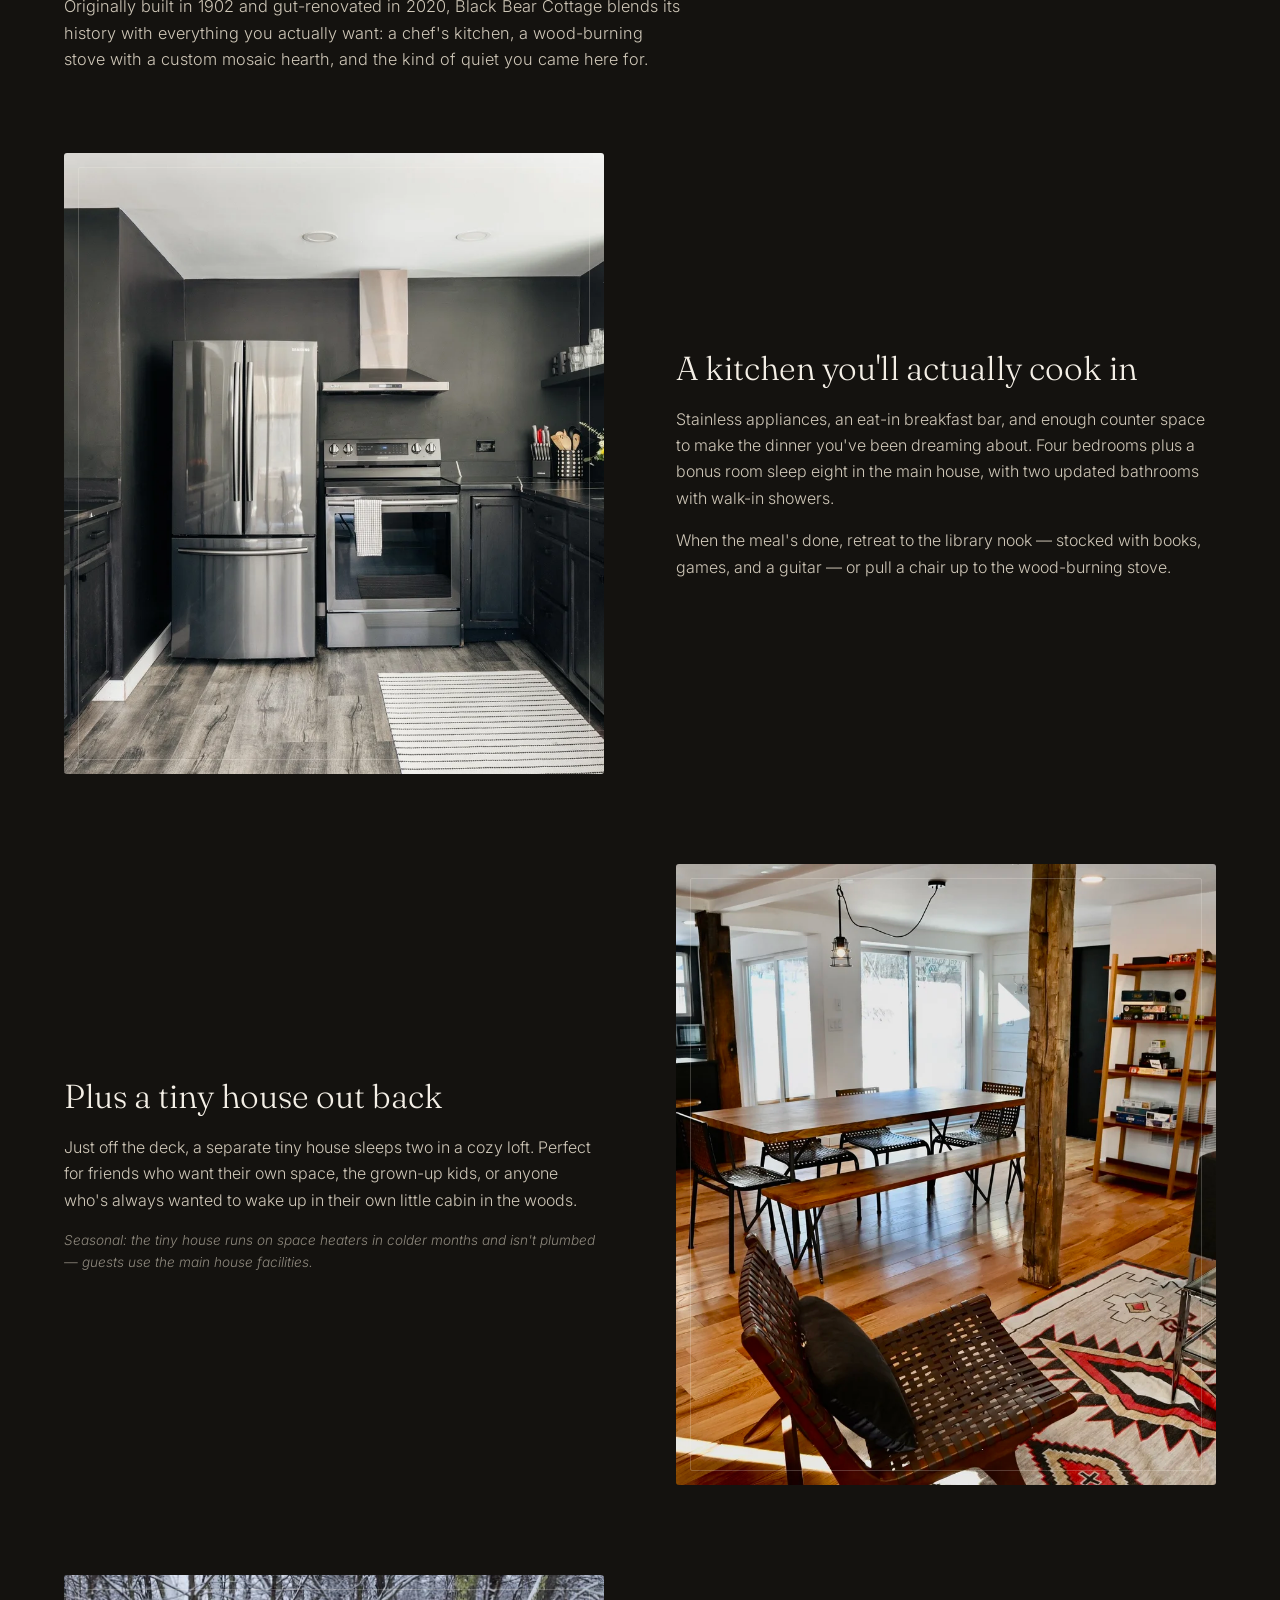
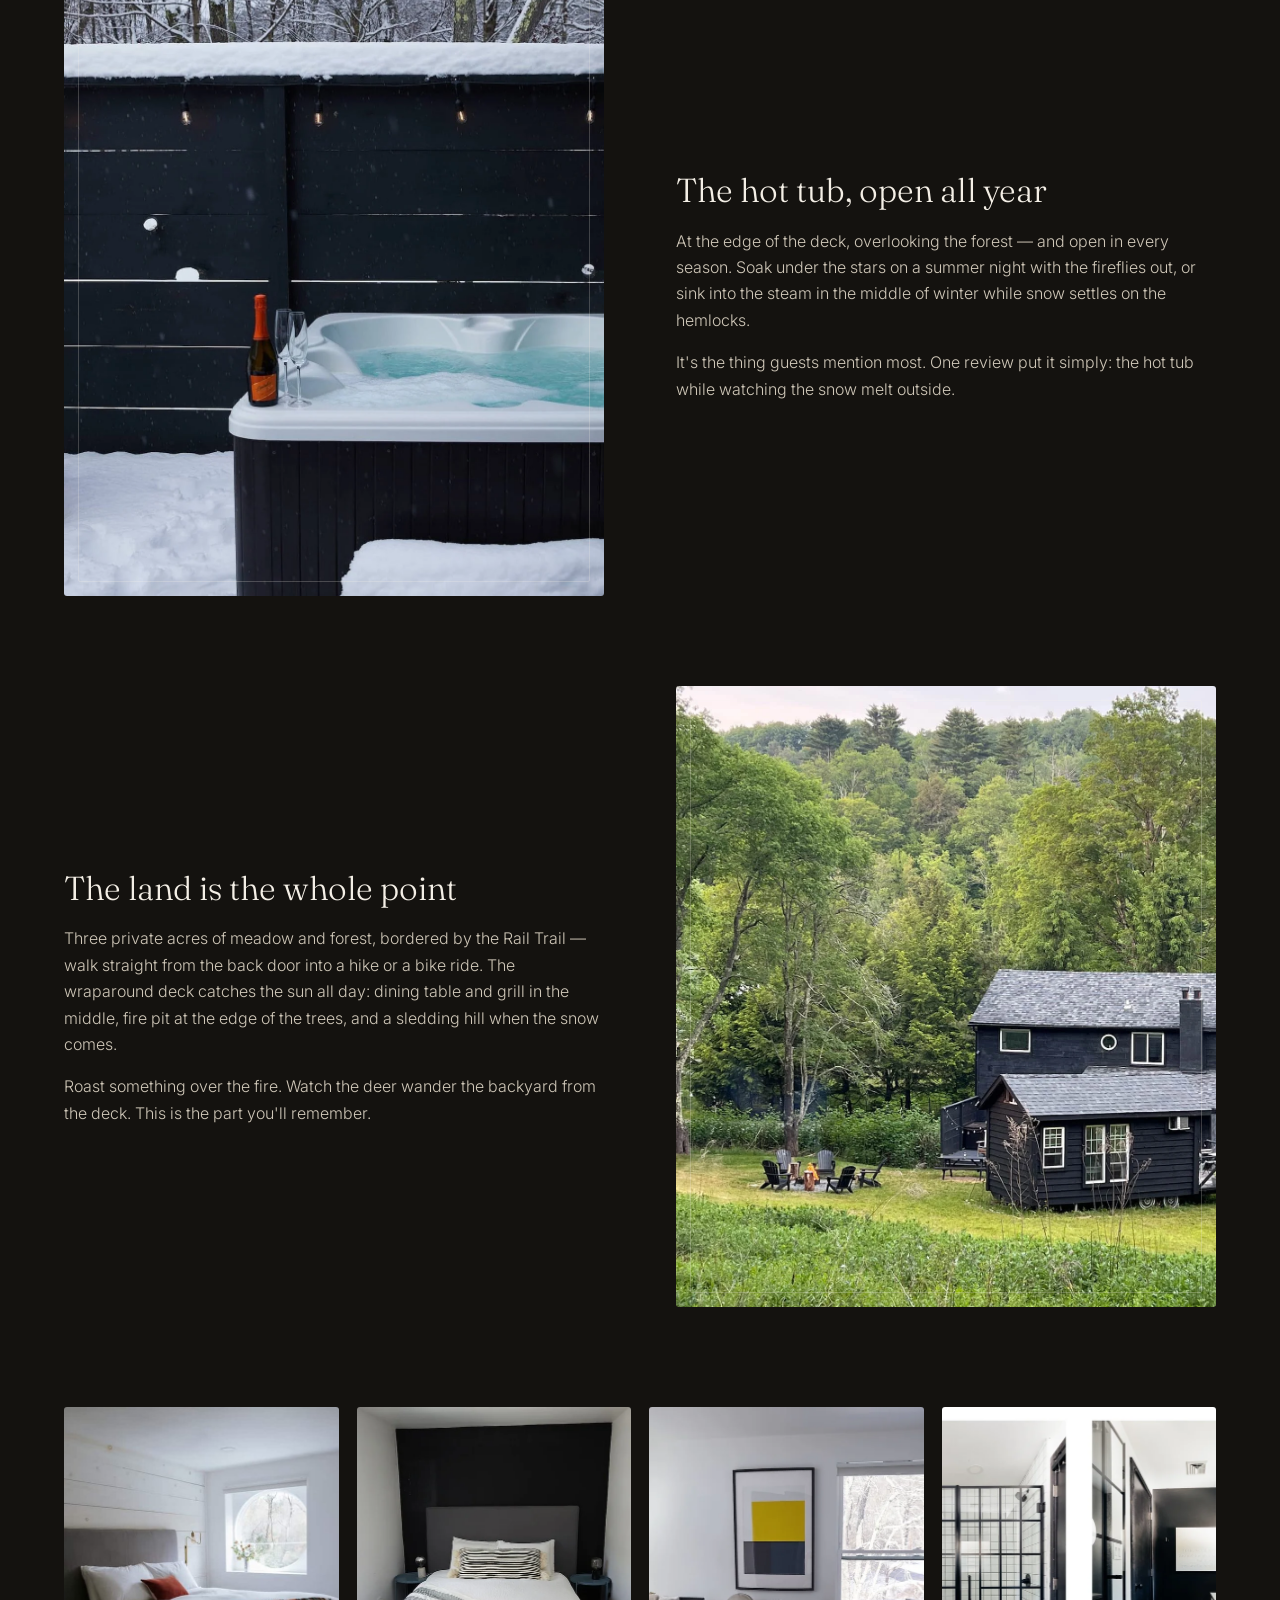
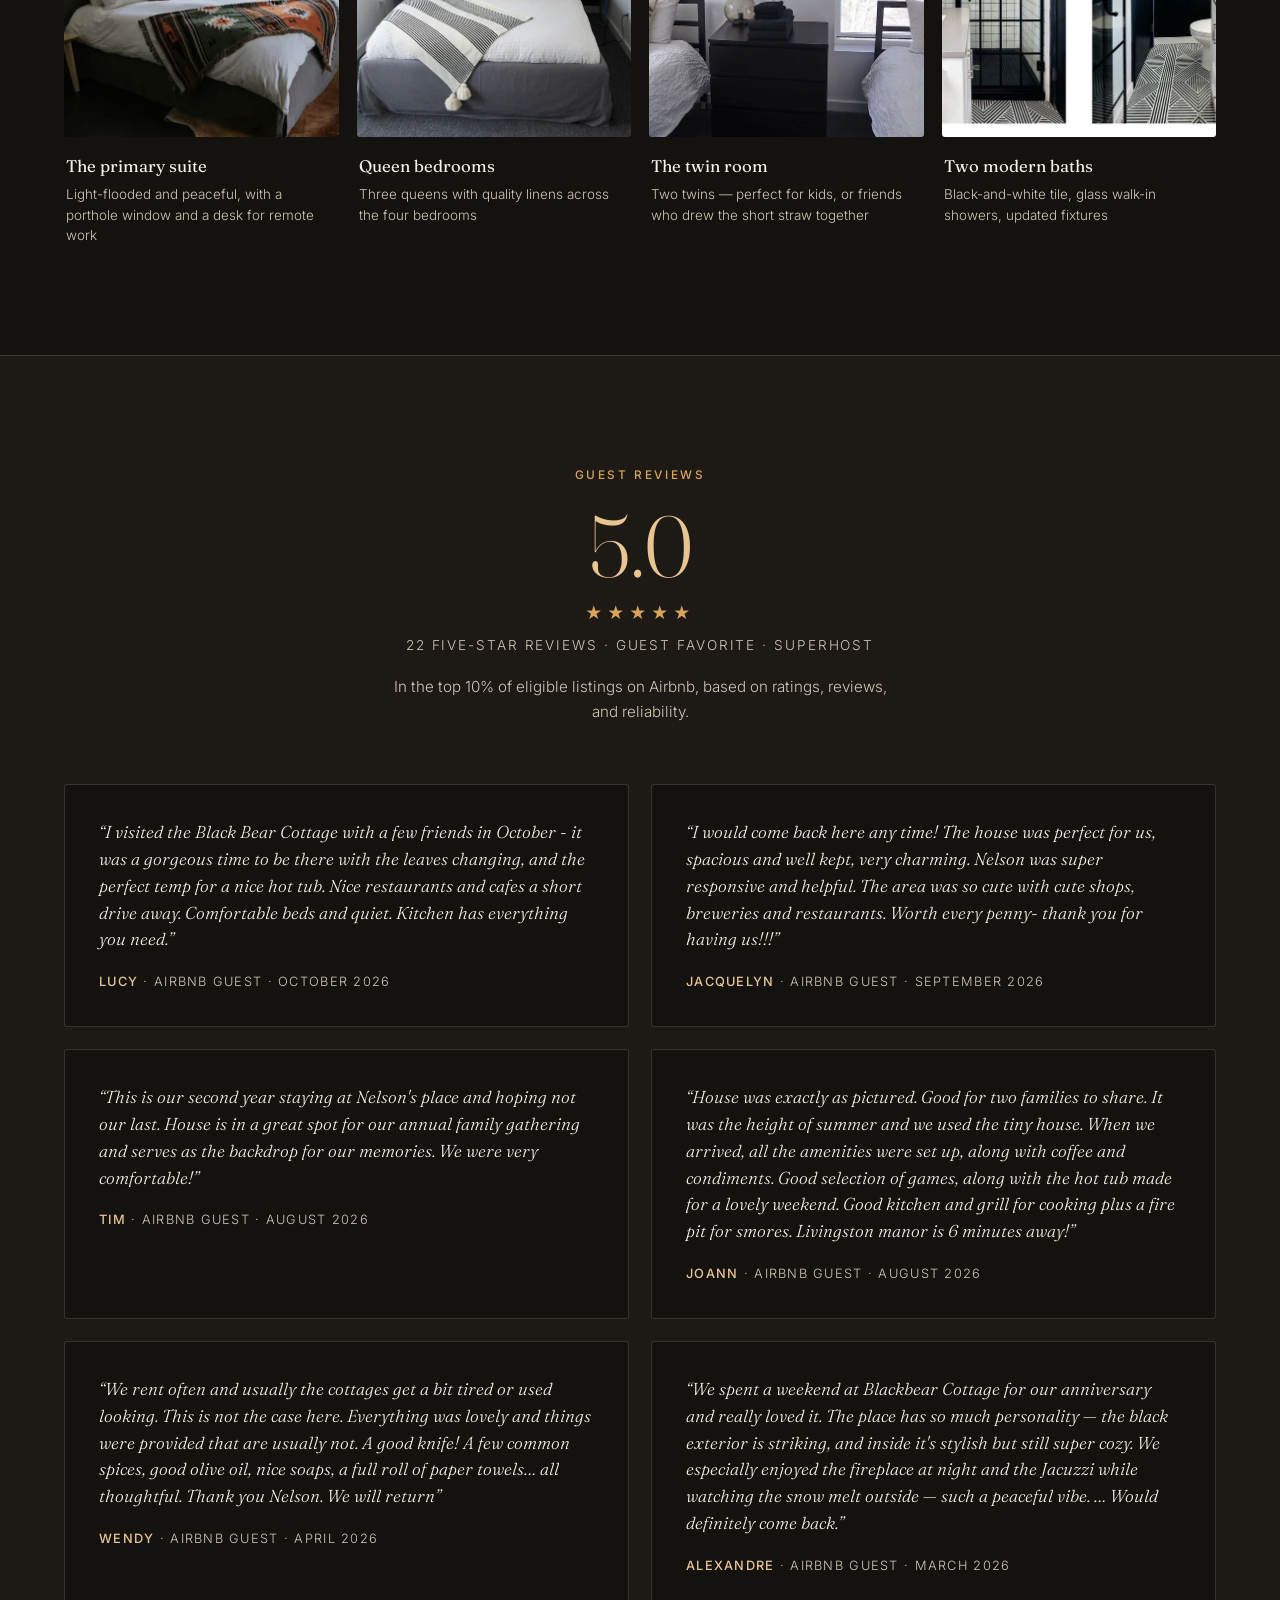
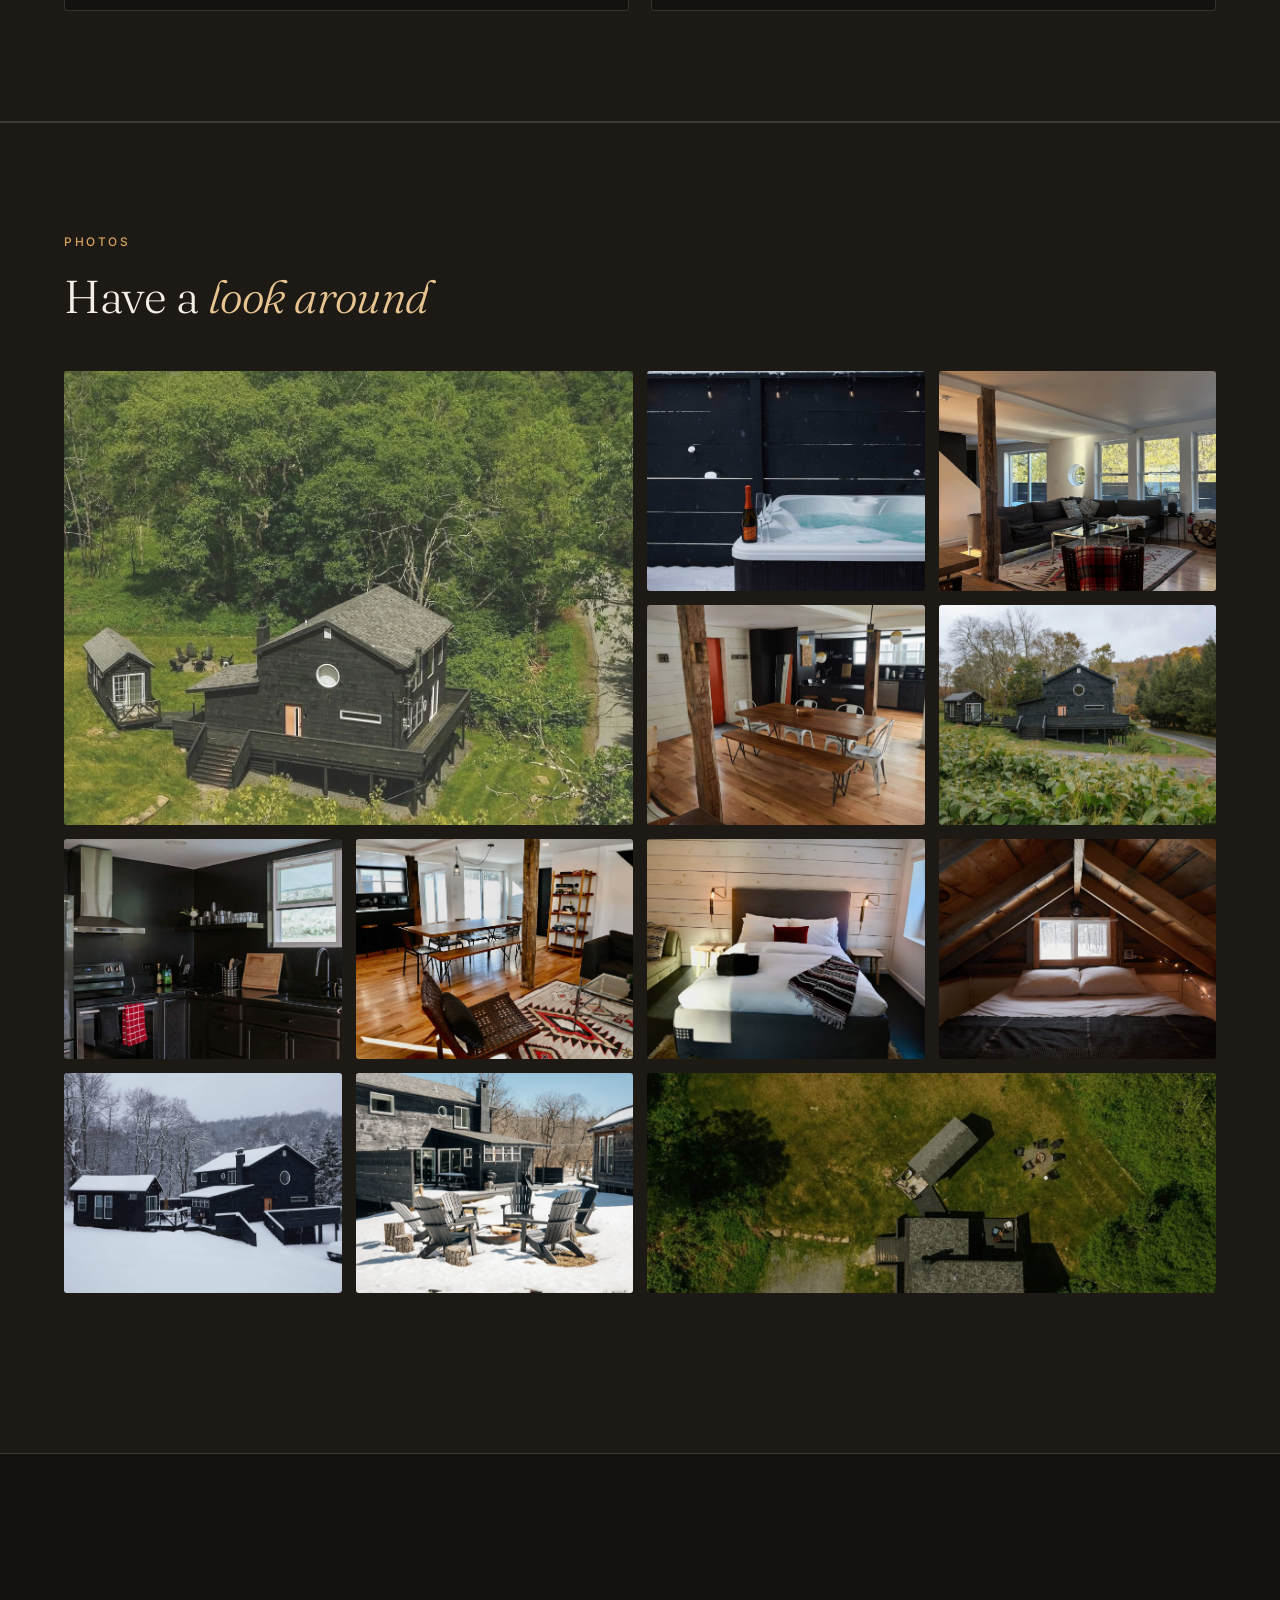
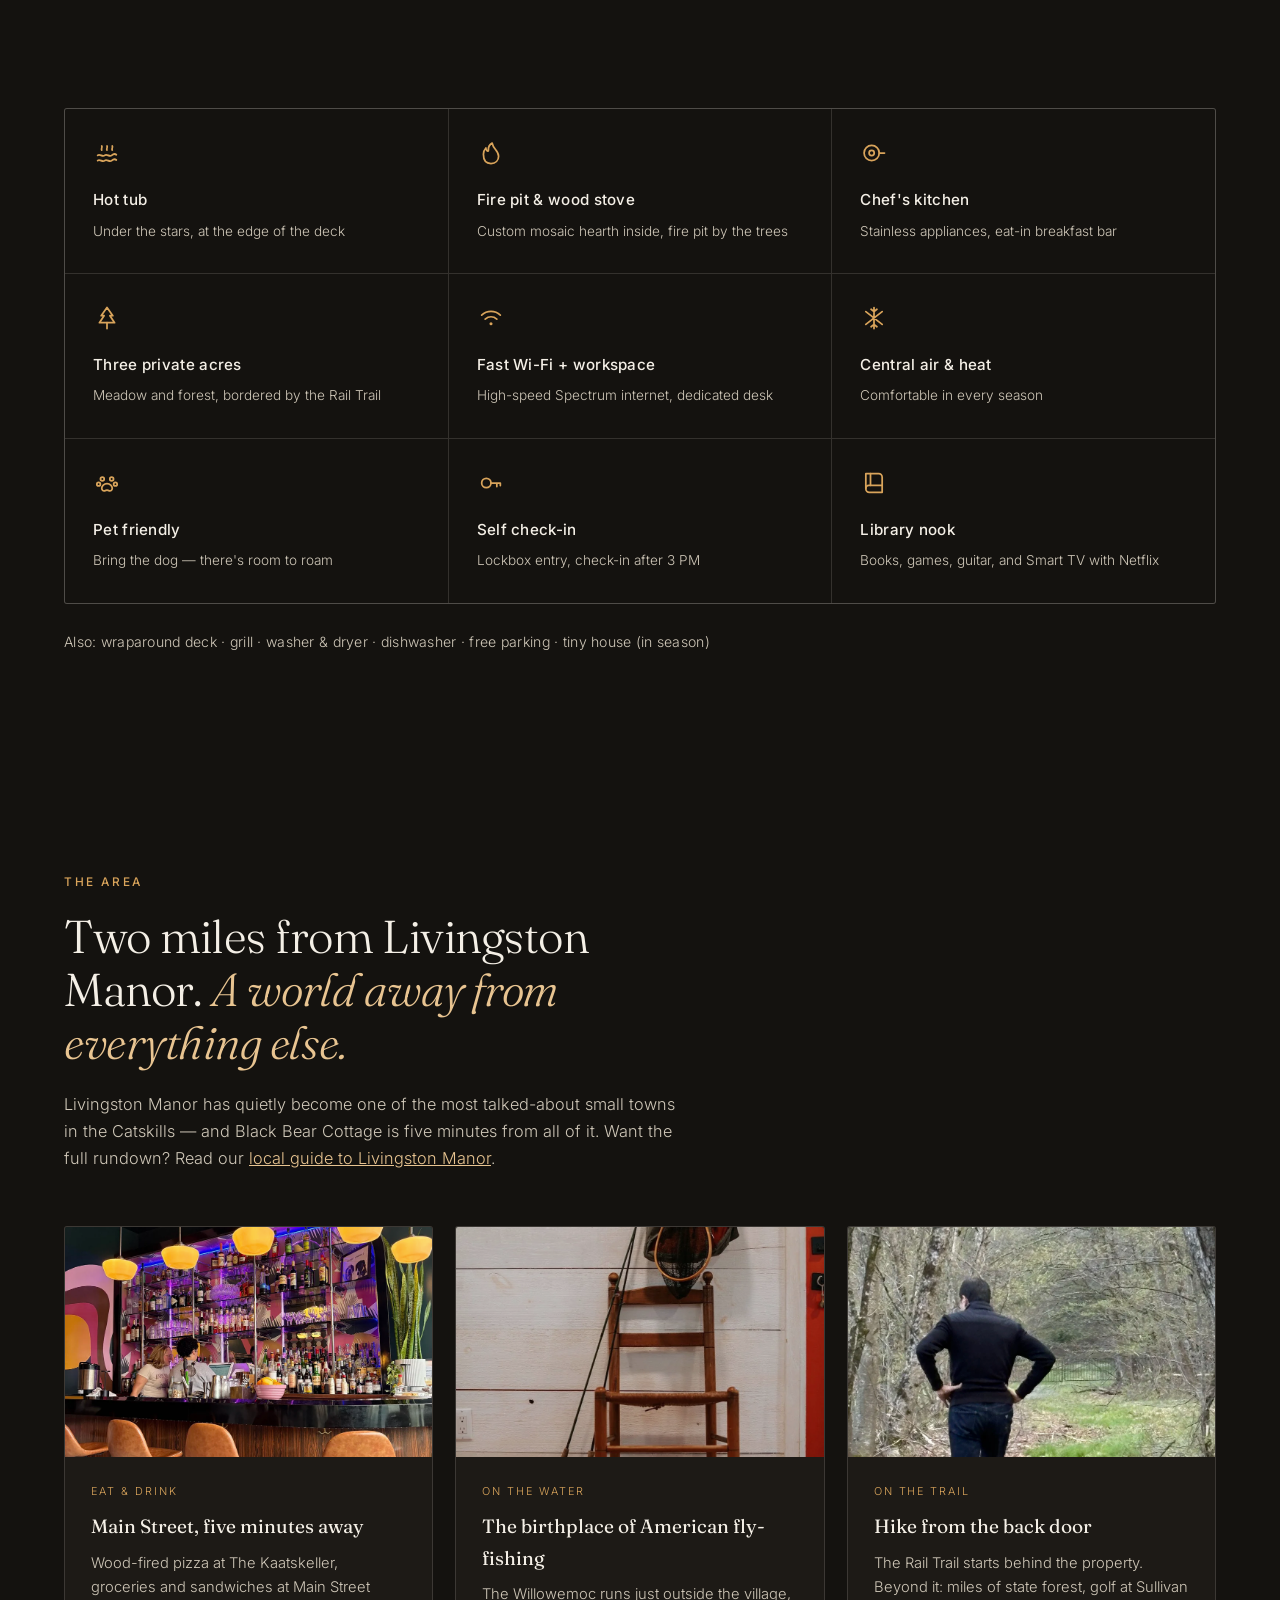
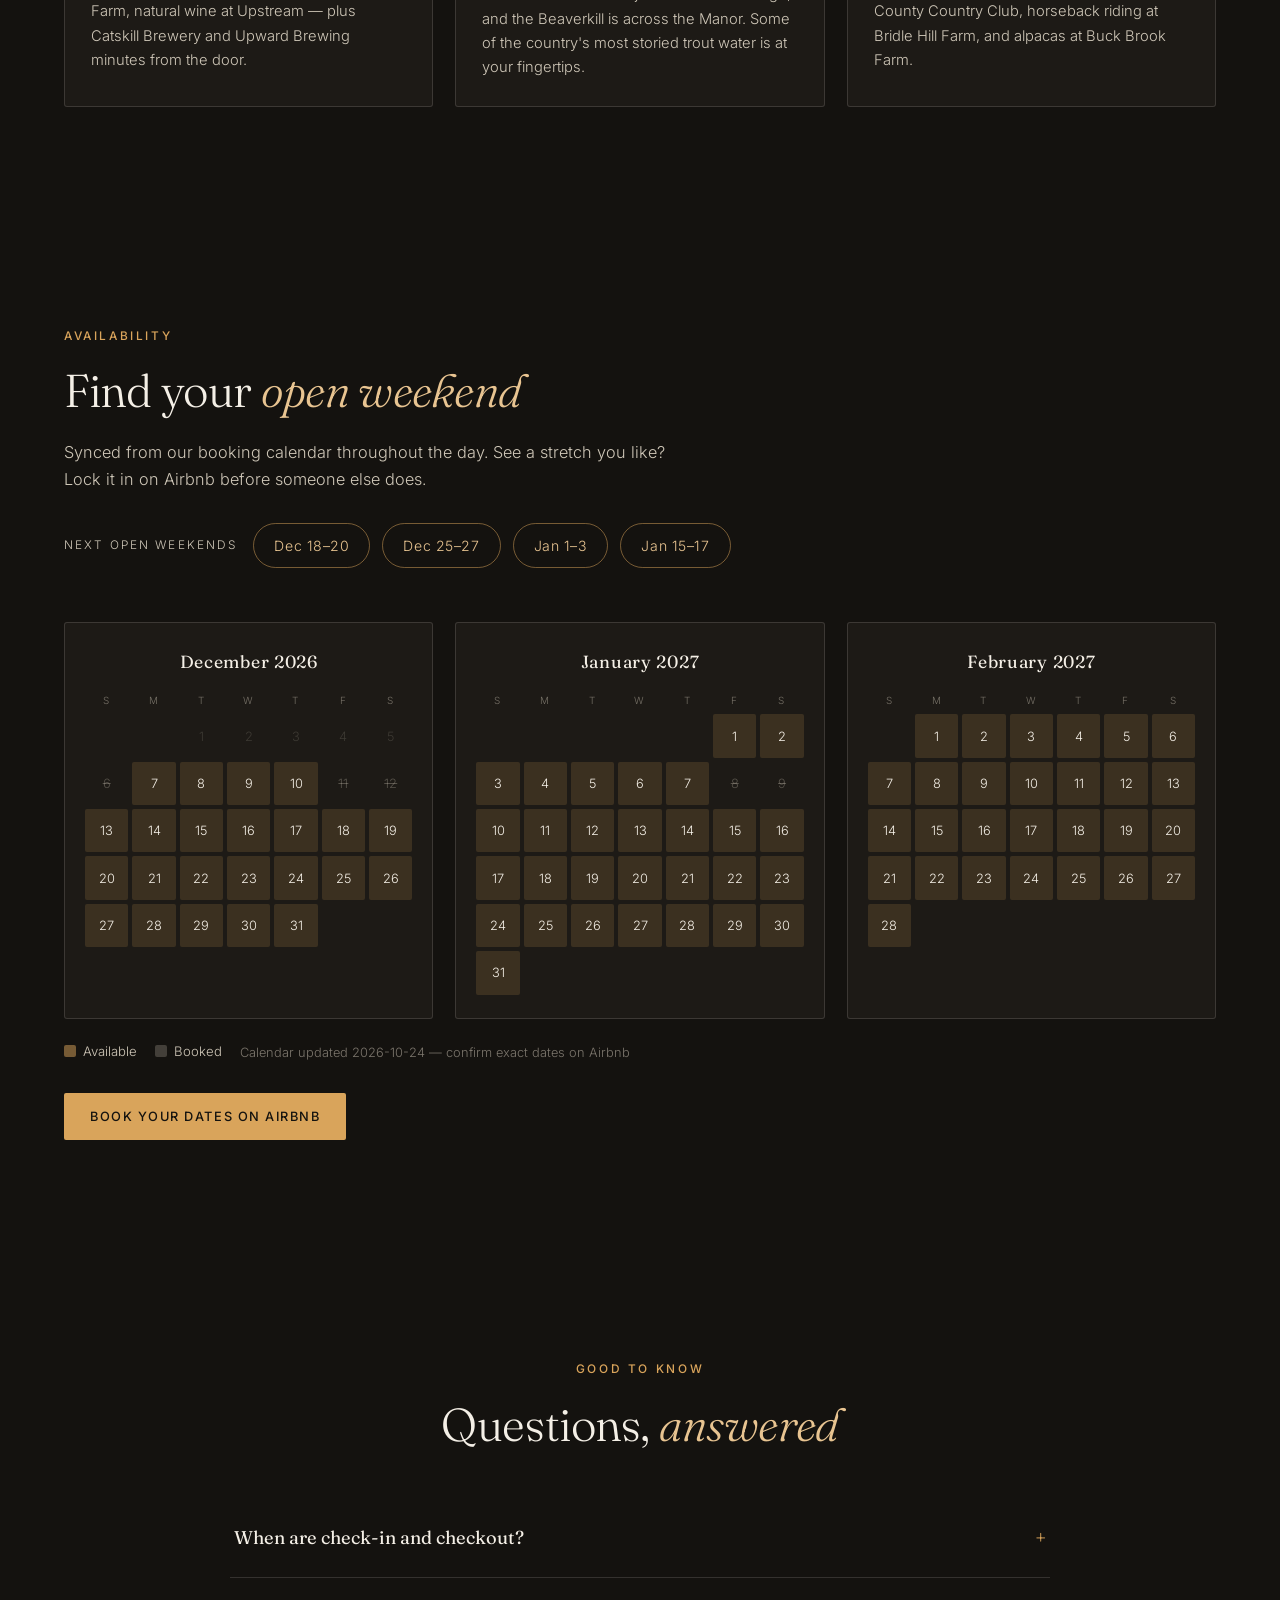
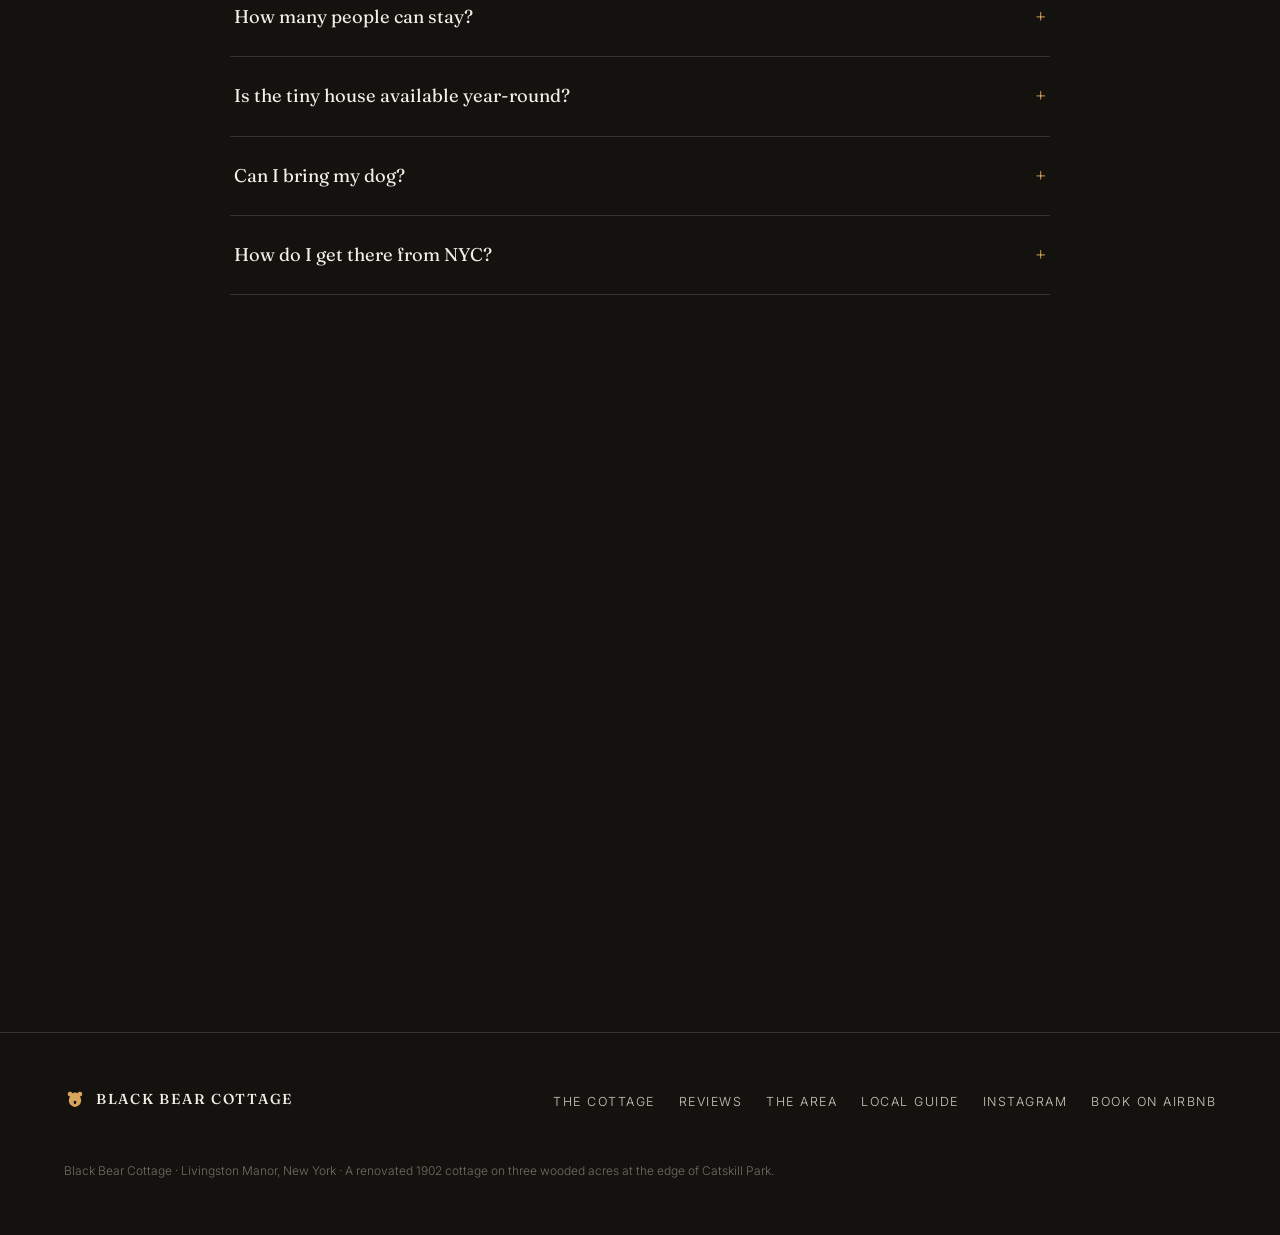
==== commit 637edfc7: "Surface Airbnb badges: Top 10% of homes in hero pill, reviews header, and booking fine print Co-Auth" ====
--- a/index.html
+++ b/index.html
@@ -417,7 +417,7 @@
 <header class="hero" id="top">
   <div class="hero-bg"></div>
   <div class="wrap hero-inner">
-    <span class="rating-pill">★ 5.0 · Guest Favorite on Airbnb · Superhost</span>
+    <span class="rating-pill">★ 5.0 · Guest Favorite · Top 10% of Homes on Airbnb</span>
     <h1>Three wooded acres. A hot tub under the stars. <em>Two hours from the city.</em></h1>
     <p class="hero-sub">A thoughtfully renovated 1902 cottage — with a tiny house out back — at the edge of Catskill Park in Livingston Manor, New York. Sleeps 8. From $470 a night.</p>
     <div class="hero-ctas">
@@ -520,7 +520,8 @@
       <span class="kicker">Guest Reviews</span>
       <div class="big-rating">5.0</div>
       <div class="stars">★★★★★</div>
-      <div class="rev-sub">22 five-star reviews · Guest Favorite on Airbnb</div>
+      <div class="rev-sub">22 five-star reviews · Guest Favorite · Superhost</div>
+      <p class="lede" style="margin:18px auto 0;max-width:520px;text-align:center;font-size:.95rem">In the top 10% of eligible listings on Airbnb, based on ratings, reviews, and reliability.</p>
     </div>
     <div class="rev-grid">
       <div class="rev-card reveal">
@@ -681,7 +682,7 @@
   <p class="lede reveal">From $470 a night · Sleeps 8 · Pet friendly</p>
   <div class="reveal">
     <a class="btn" href="https://airbnb.com/h/theblackbearcottage" target="_blank" rel="noopener">Check Availability on Airbnb</a>
-    <p class="fine">Booked securely through Airbnb — 5.0 rating, Guest Favorite, Superhost.</p>
+    <p class="fine">Booked securely through Airbnb — 5.0 rating, Guest Favorite, Superhost, top 10% of homes.</p>
   </div>
 </section>
 
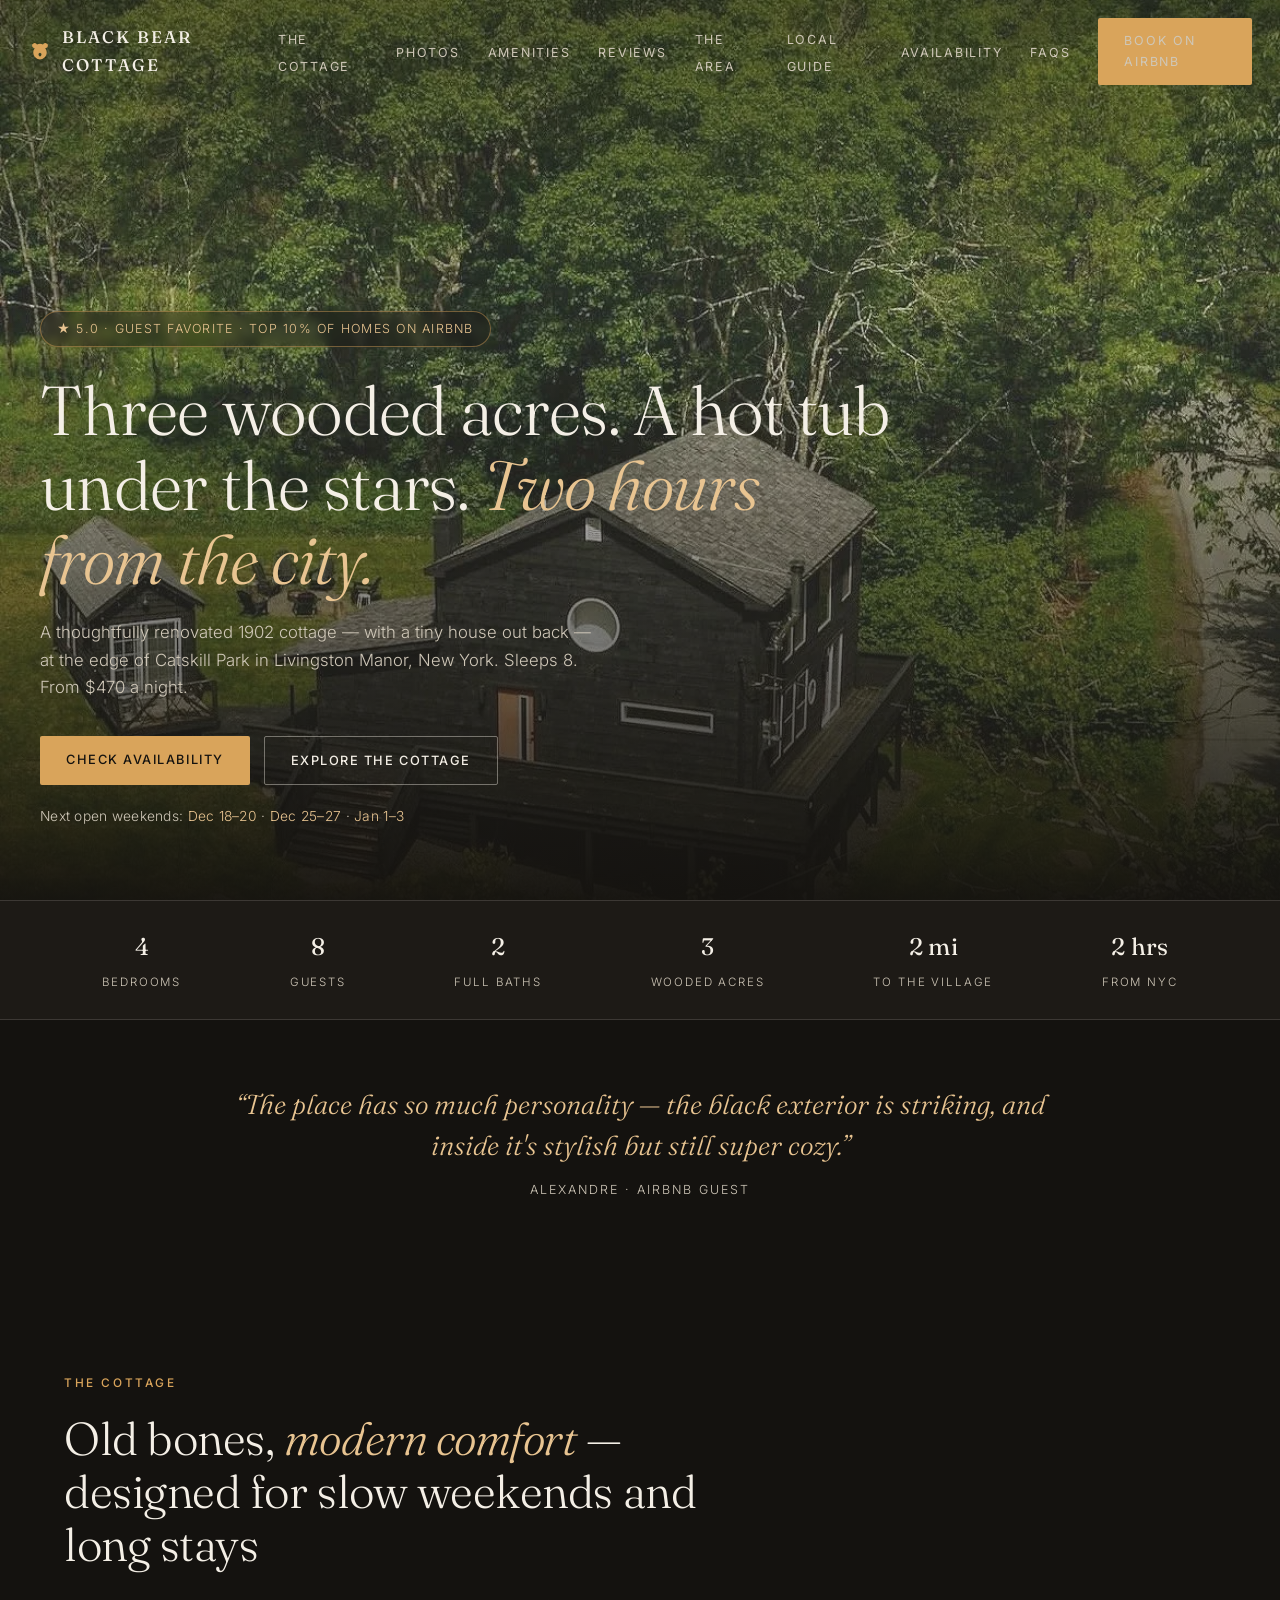
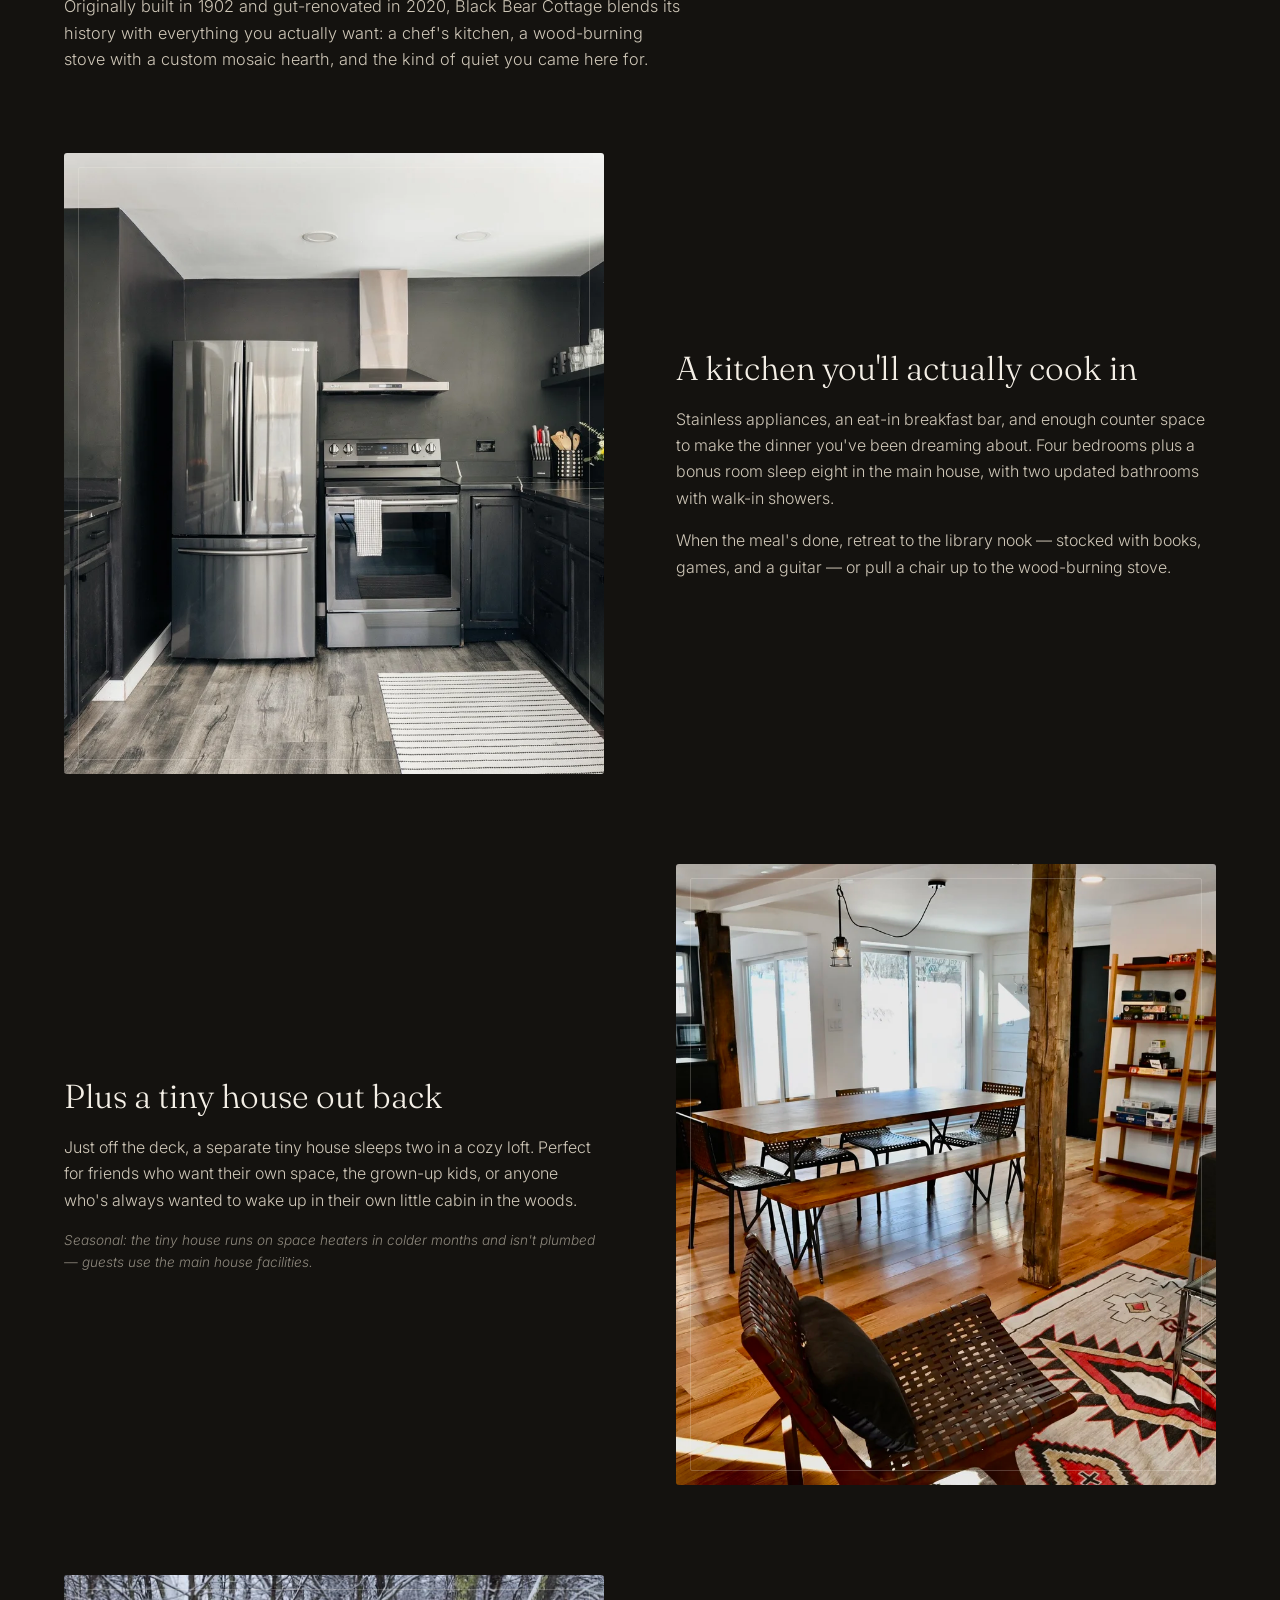
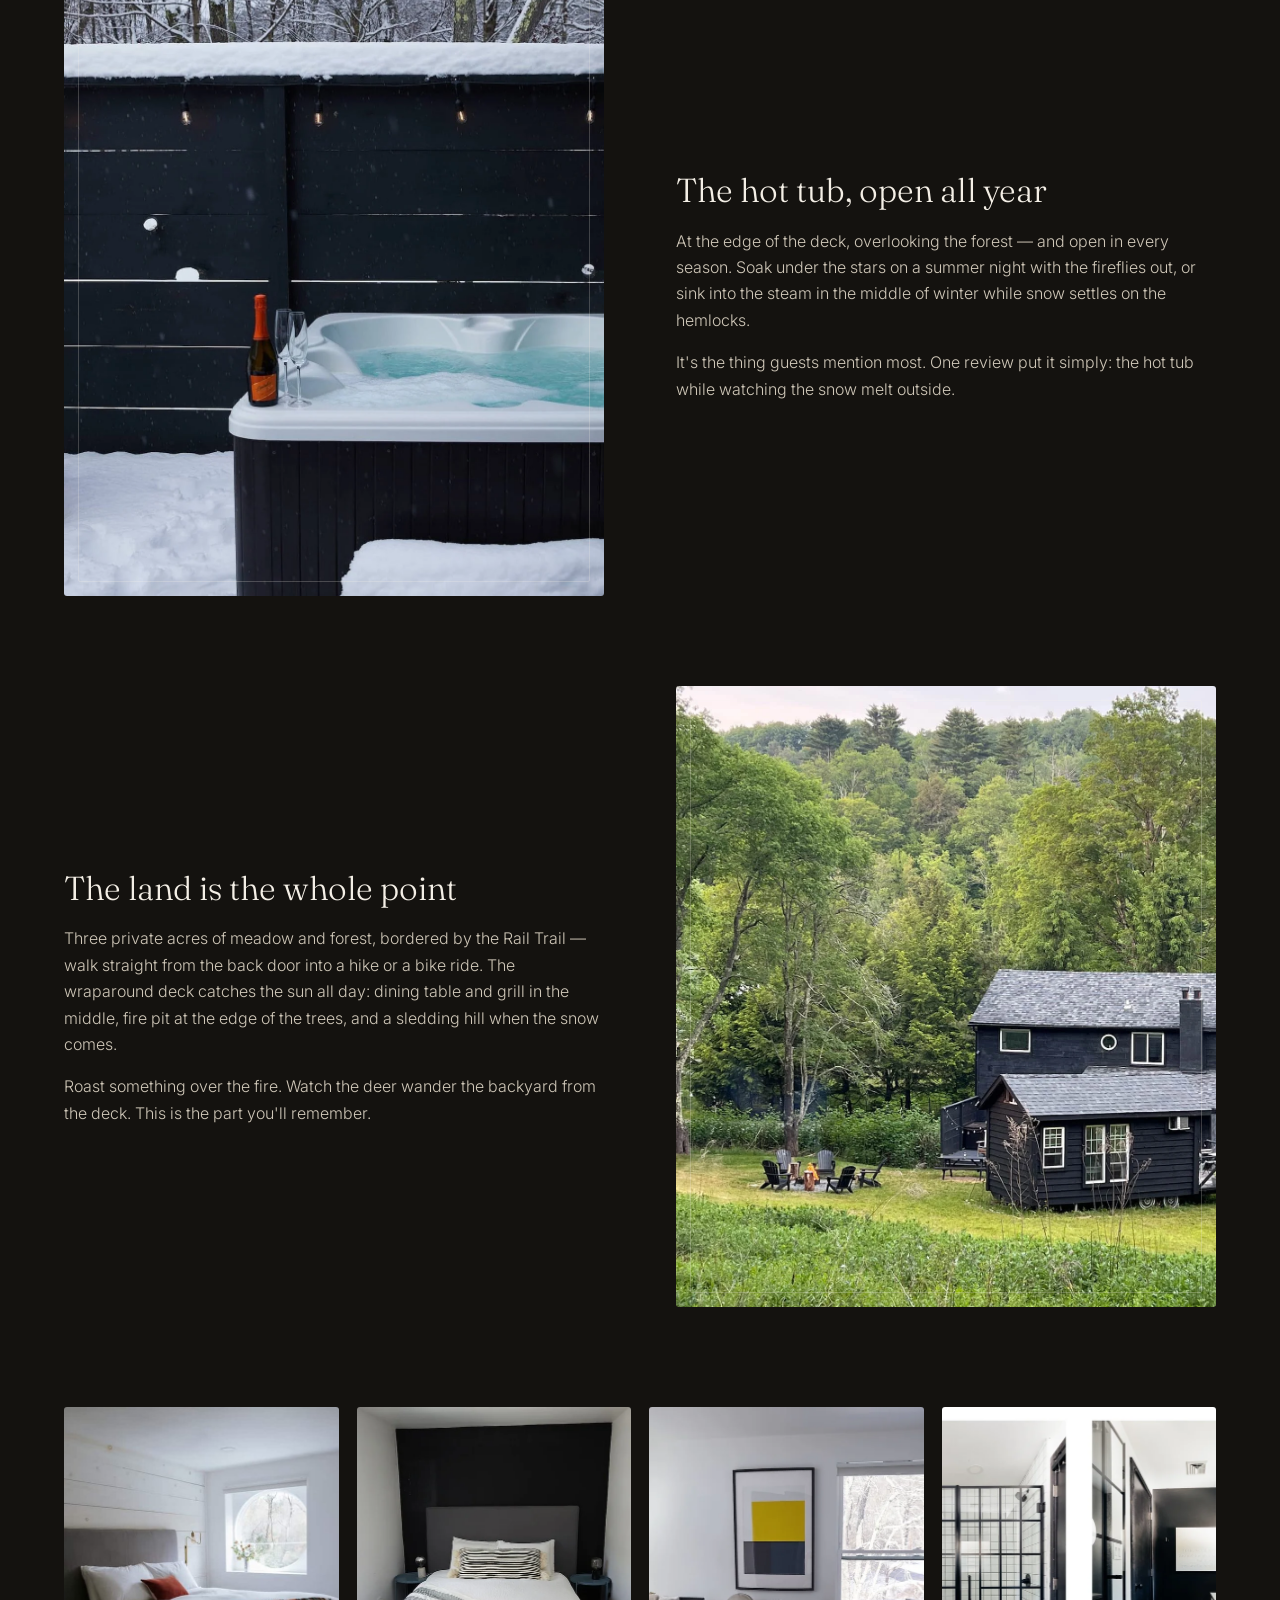
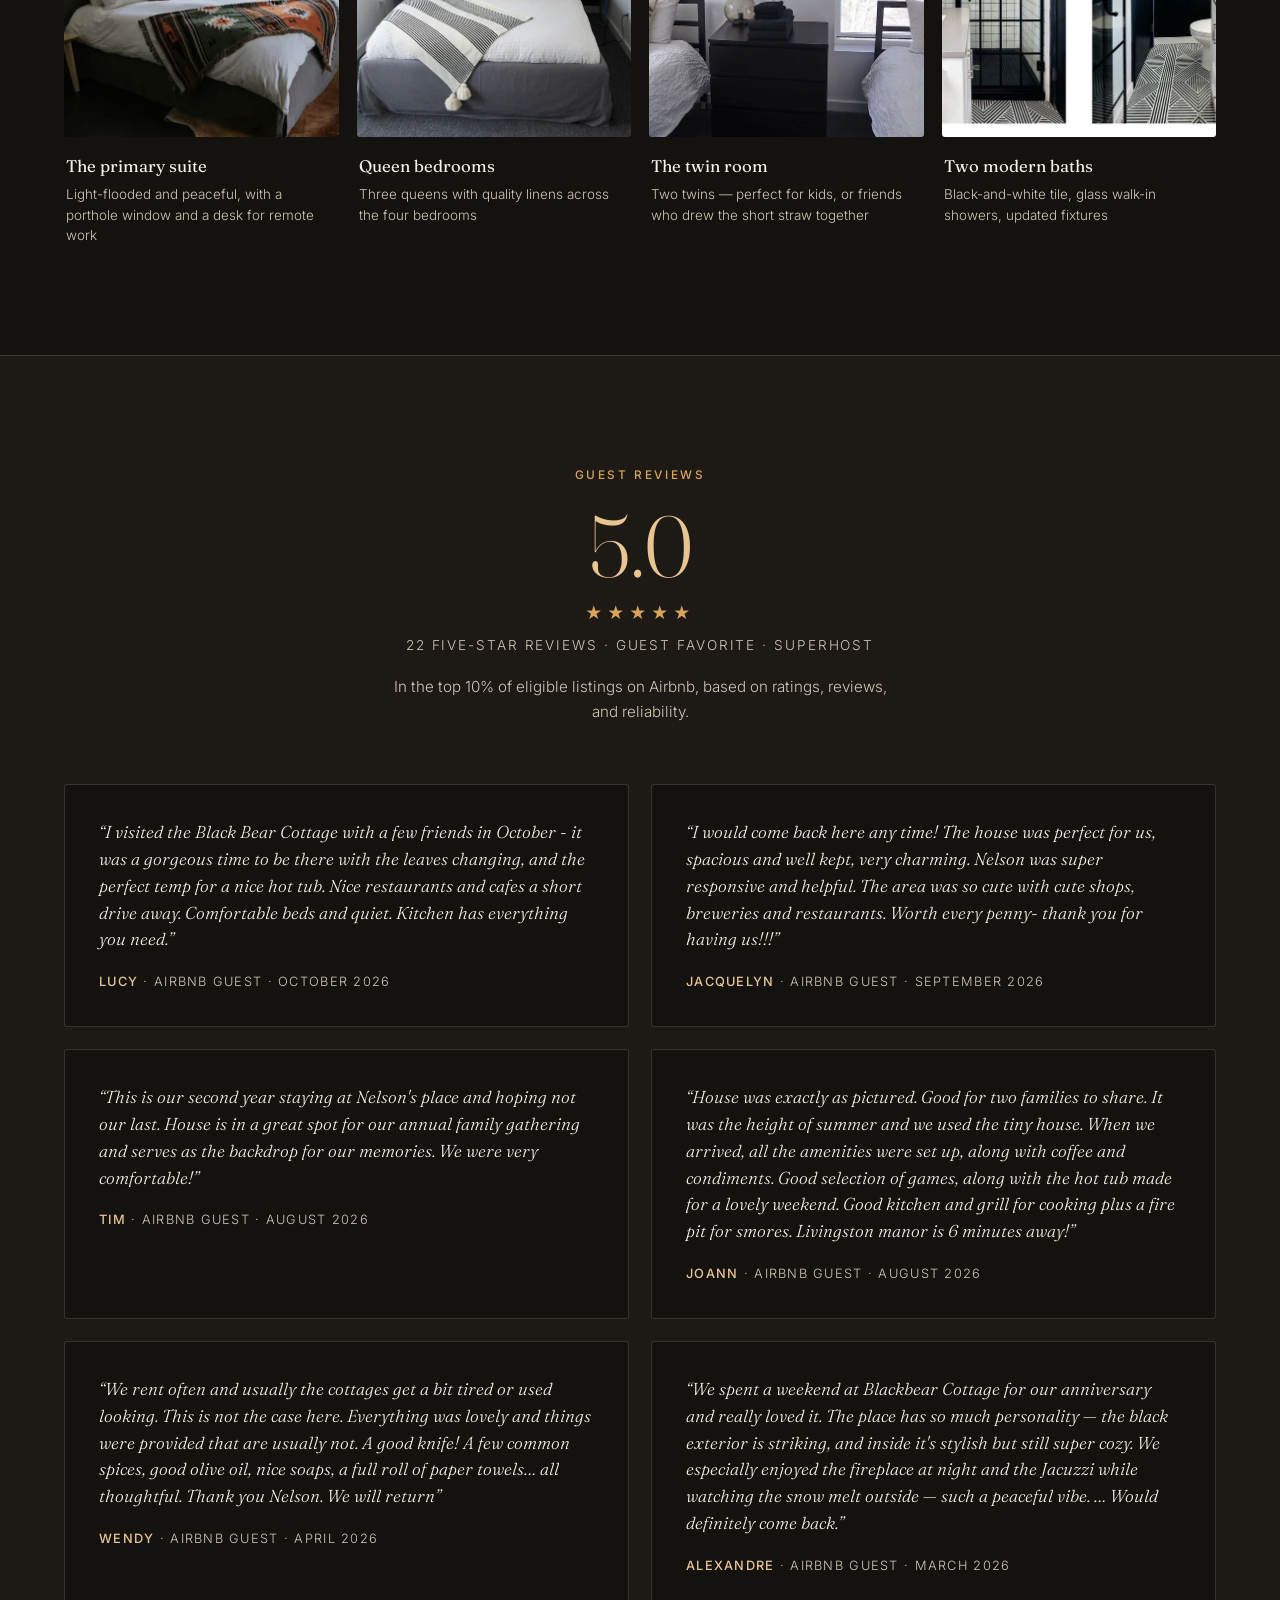
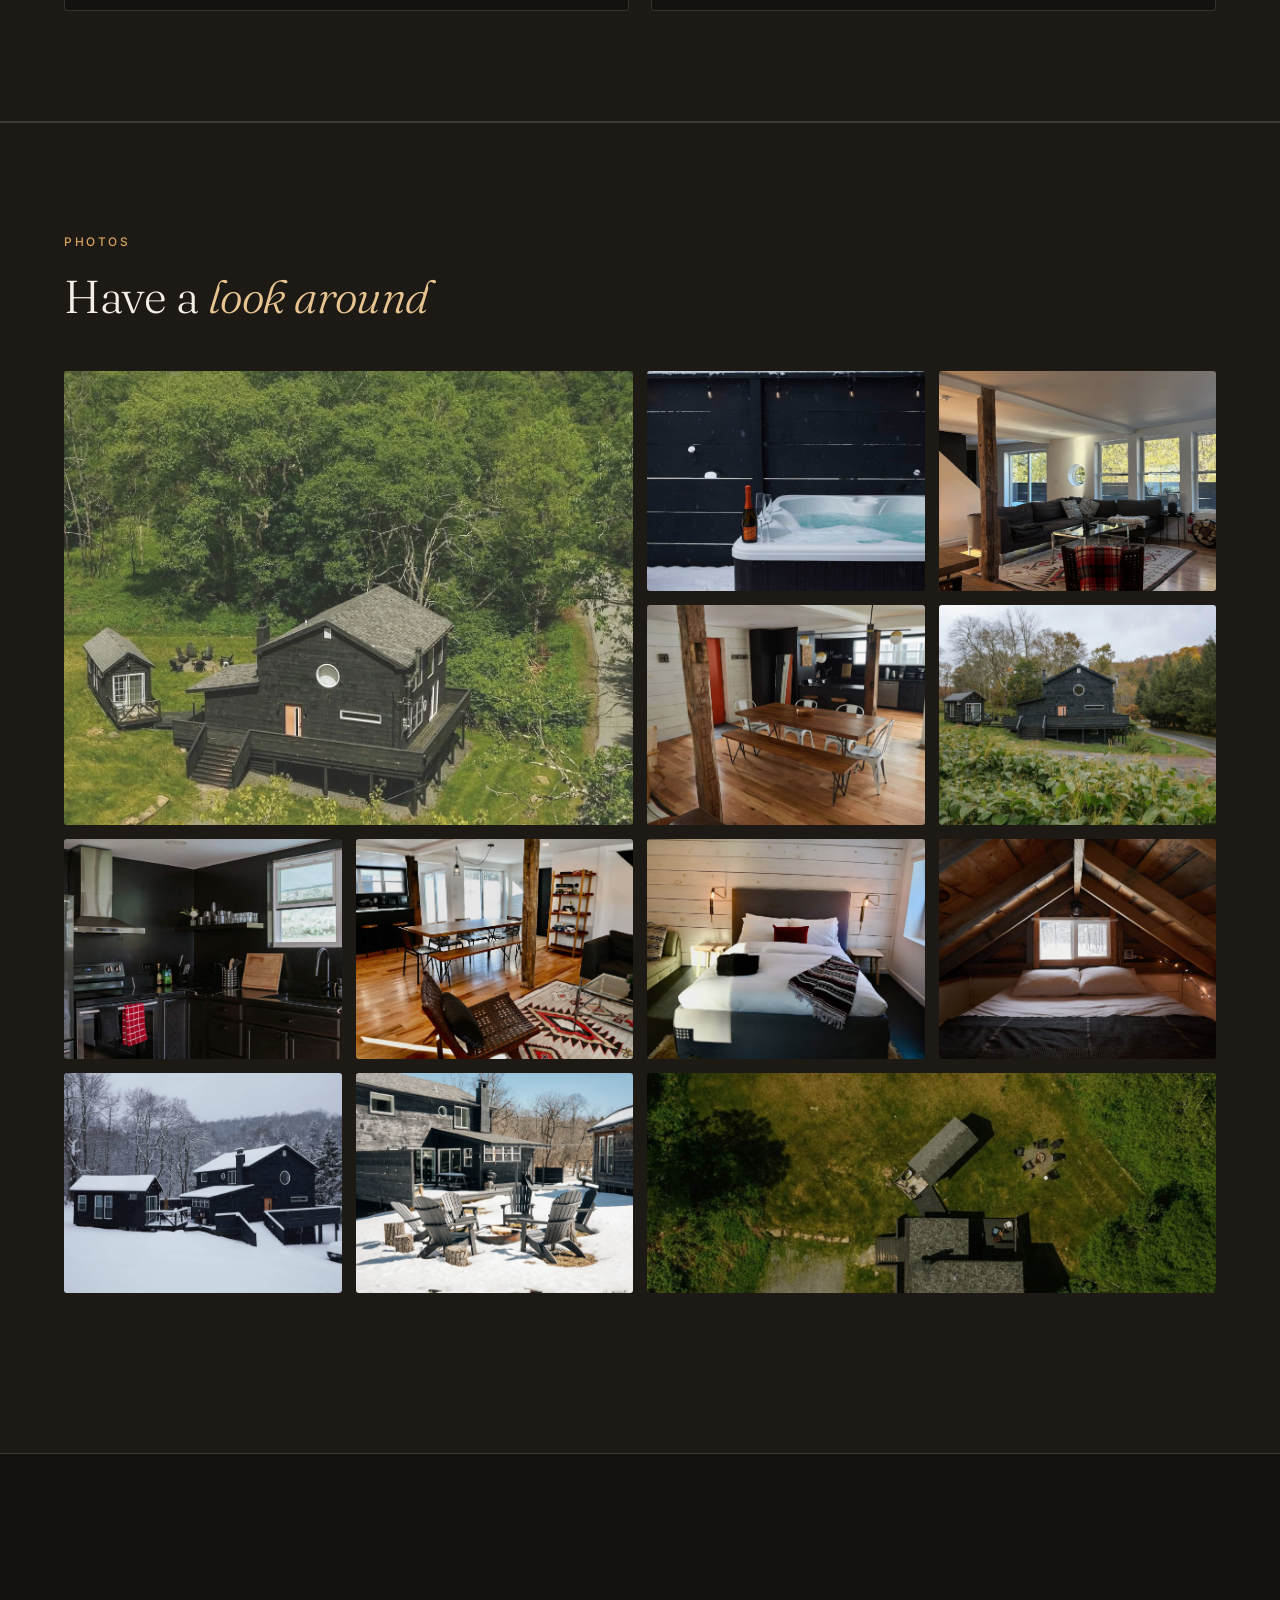
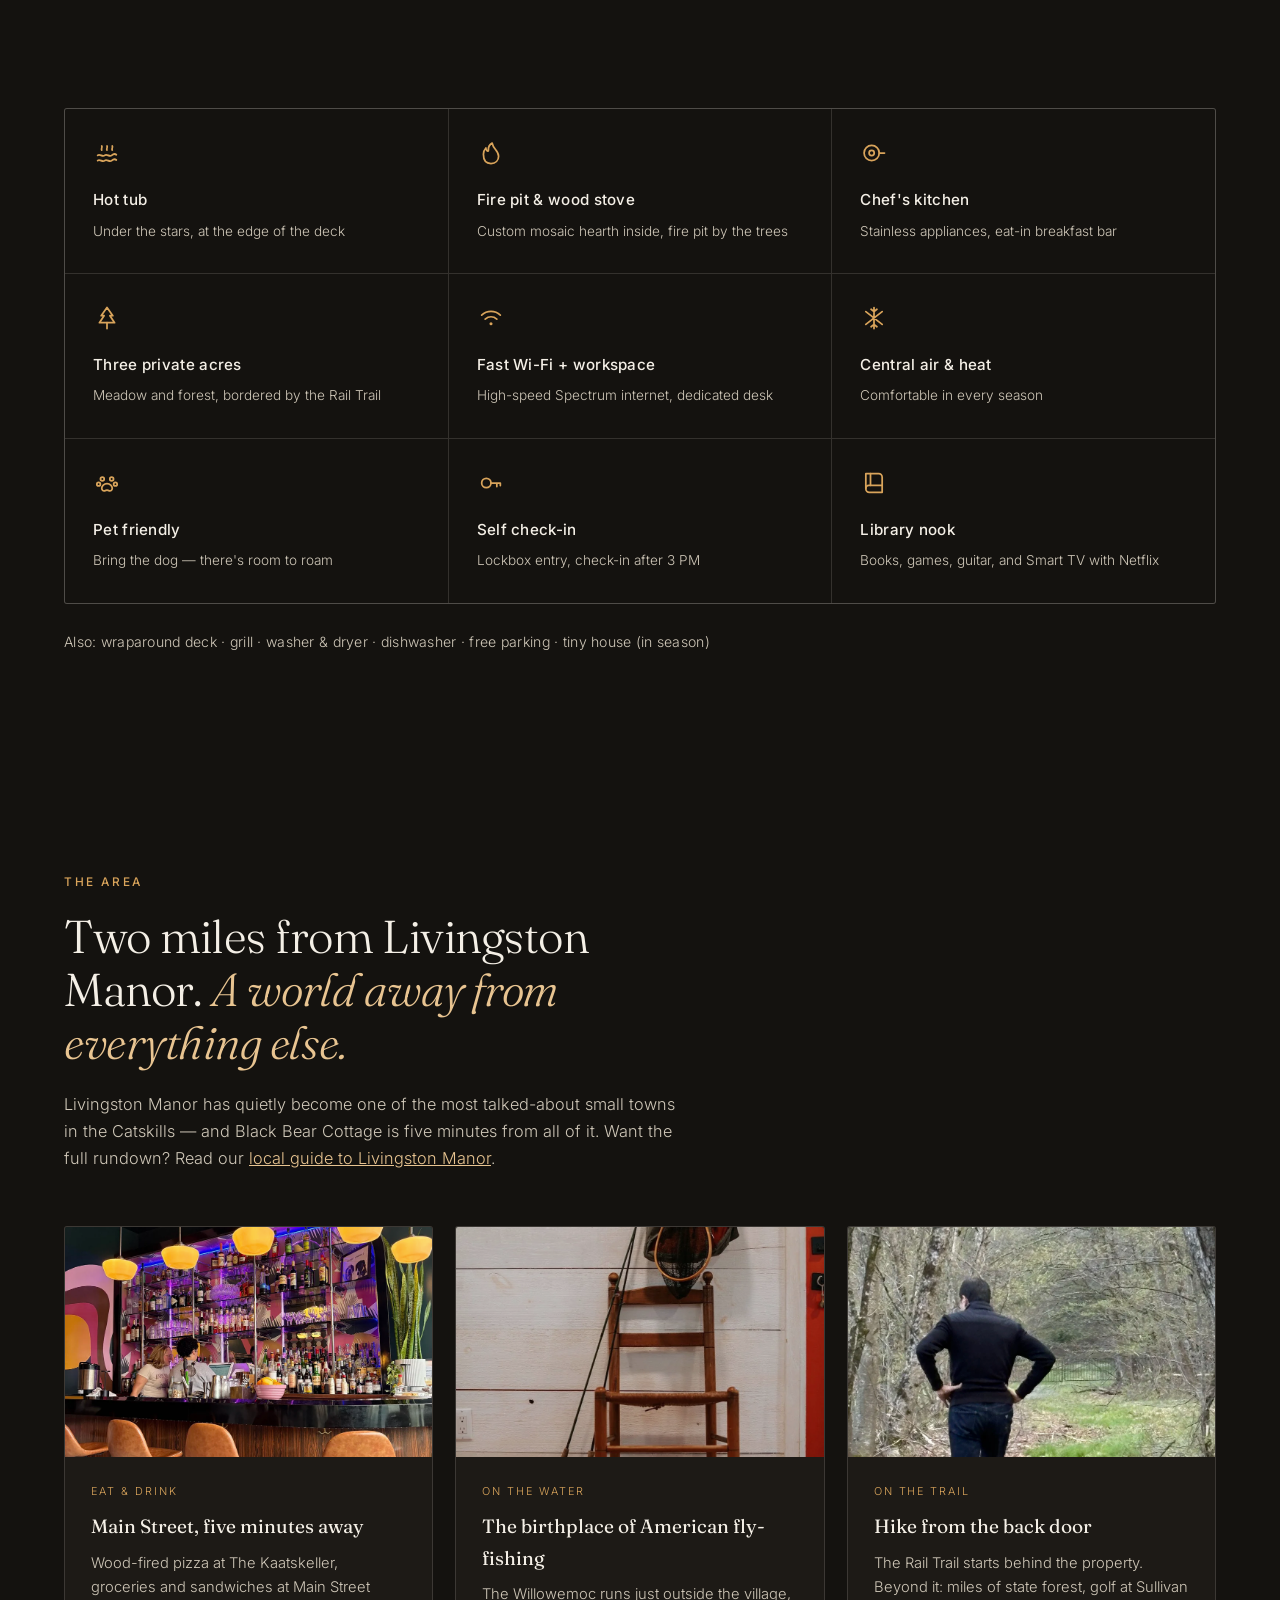
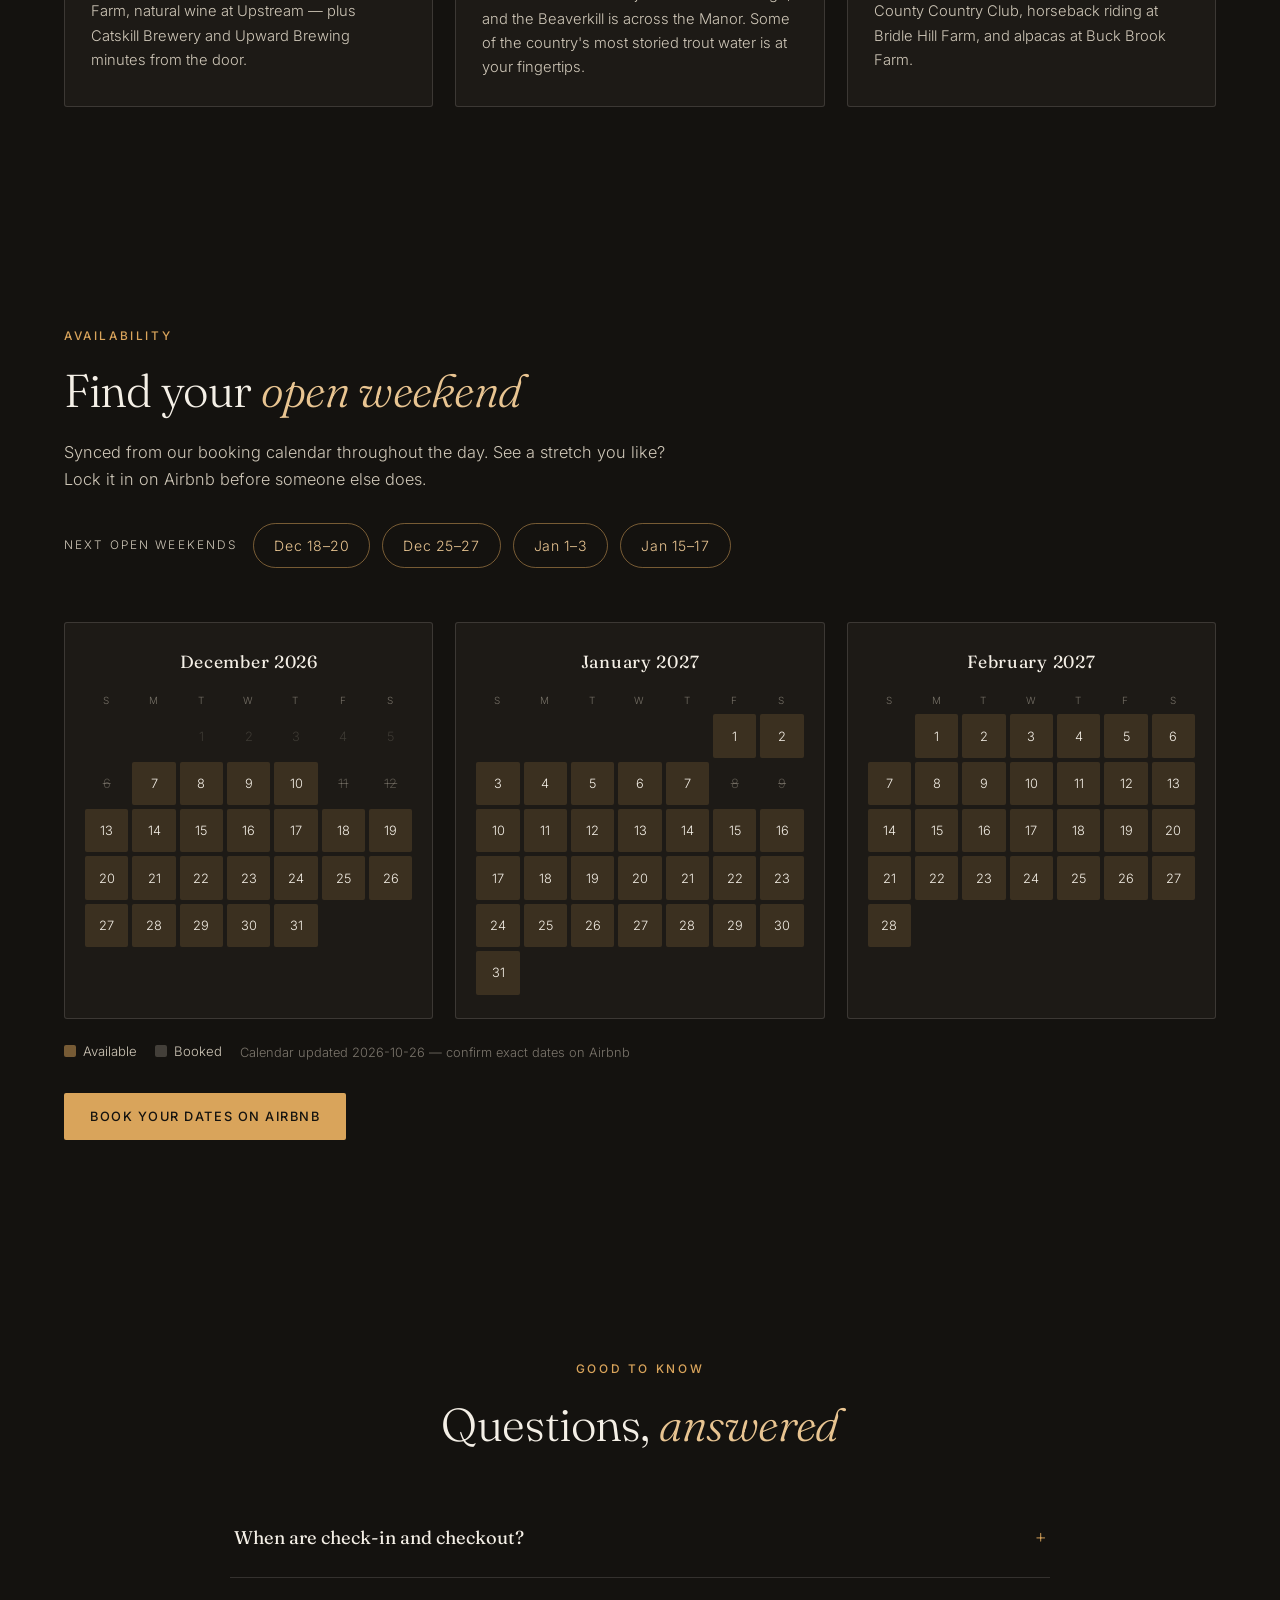
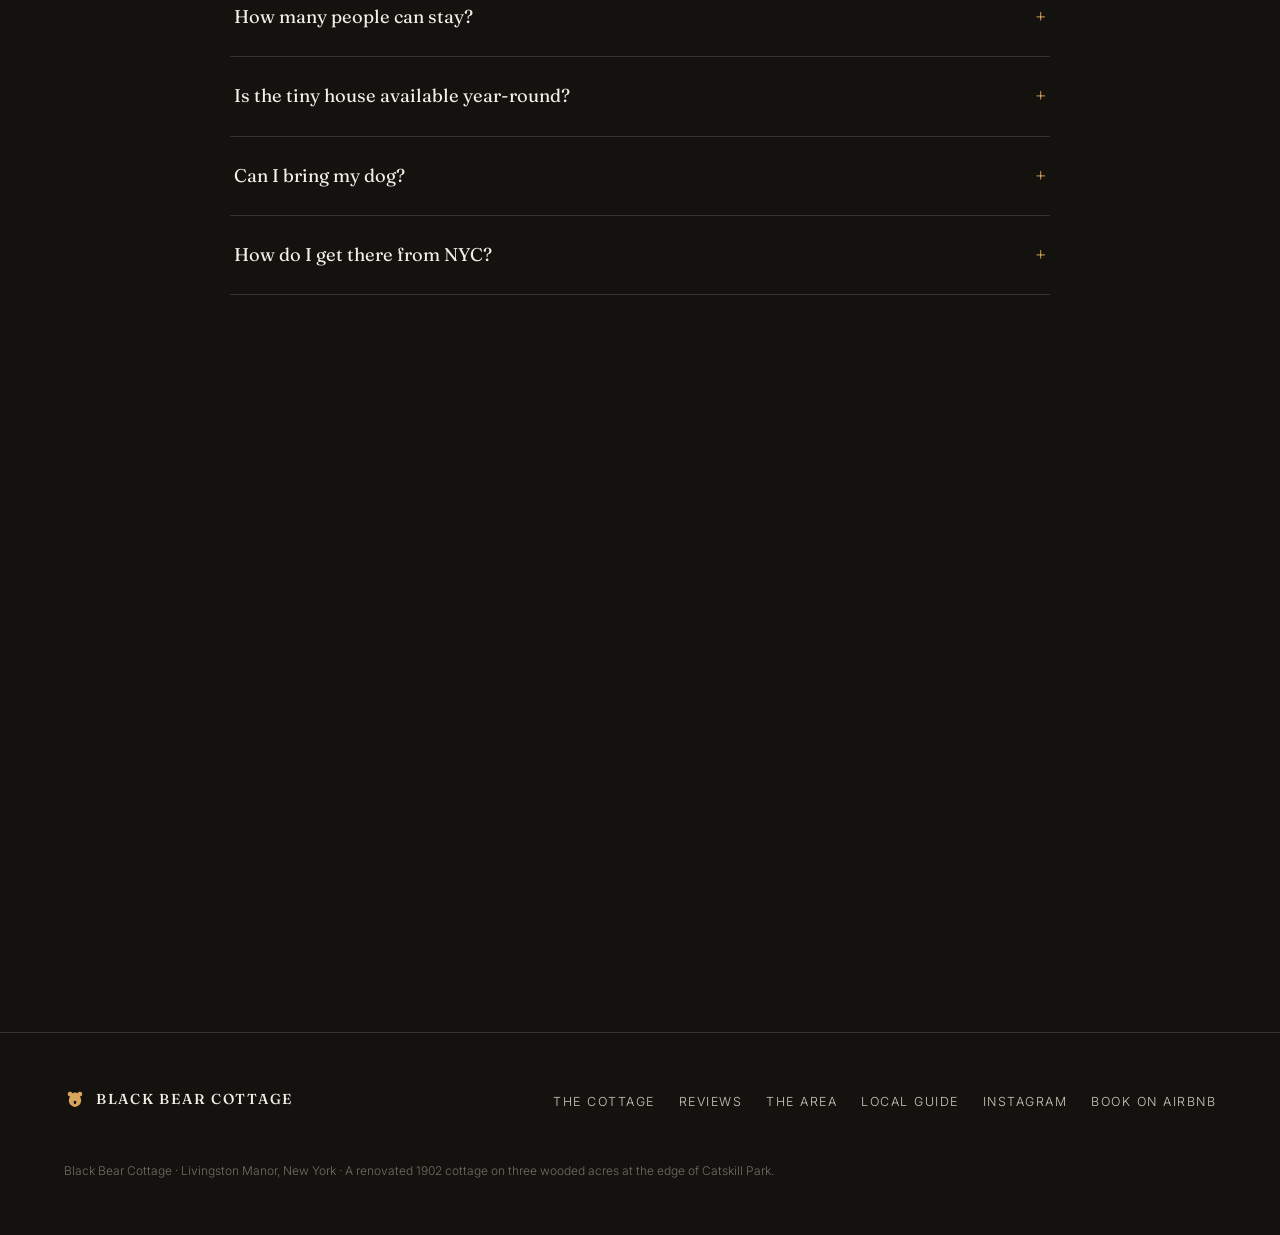
==== commit 286d1642: "Enrich structured data for AI discoverability: images, geo, price, amenities, reviews, homepage FAQ " ====
--- a/index.html
+++ b/index.html
@@ -30,17 +30,68 @@
   "@type": "VacationRental",
   "name": "Black Bear Cottage",
   "description": "A renovated 1902 cottage on three wooded acres in Livingston Manor, NY. Sleeps 8 across 4 bedrooms with hot tub, fire pit, chef's kitchen, and seasonal tiny house.",
+  "url": "https://www.blackbearcottage.net/",
+  "sameAs": ["https://airbnb.com/h/theblackbearcottage"],
+  "image": [
+    "https://www.blackbearcottage.net/images/image-12.jpg",
+    "https://www.blackbearcottage.net/images/bnb-hot-tub-night.jpg",
+    "https://www.blackbearcottage.net/images/bnb-exterior-summer.jpg",
+    "https://www.blackbearcottage.net/images/bnb-kitchen.jpg",
+    "https://www.blackbearcottage.net/images/bnb-exterior-snow.jpg",
+    "https://www.blackbearcottage.net/images/bnb-aerial.jpg"
+  ],
   "address": {
     "@type": "PostalAddress",
     "addressLocality": "Livingston Manor",
     "addressRegion": "NY",
     "addressCountry": "US"
   },
+  "geo": {
+    "@type": "GeoCoordinates",
+    "latitude": 41.90,
+    "longitude": -74.83
+  },
+  "priceRange": "From $470 per night",
   "aggregateRating": {
     "@type": "AggregateRating",
     "ratingValue": "5.0",
     "reviewCount": "22"
   },
+  "review": [
+    {
+      "@type": "Review",
+      "author": { "@type": "Person", "name": "Lucy" },
+      "datePublished": "2026-10",
+      "reviewRating": { "@type": "Rating", "ratingValue": "5" },
+      "reviewBody": "I visited the Black Bear Cottage with a few friends in October - it was a gorgeous time to be there with the leaves changing, and the perfect temp for a nice hot tub. Nice restaurants and cafes a short drive away. Comfortable beds and quiet. Kitchen has everything you need."
+    },
+    {
+      "@type": "Review",
+      "author": { "@type": "Person", "name": "Tim" },
+      "datePublished": "2026-08",
+      "reviewRating": { "@type": "Rating", "ratingValue": "5" },
+      "reviewBody": "This is our second year staying at Nelson's place and hoping not our last. House is in a great spot for our annual family gathering and serves as the backdrop for our memories. We were very comfortable!"
+    },
+    {
+      "@type": "Review",
+      "author": { "@type": "Person", "name": "Alexandre" },
+      "datePublished": "2026-03",
+      "reviewRating": { "@type": "Rating", "ratingValue": "5" },
+      "reviewBody": "The place has so much personality — the black exterior is striking, and inside it's stylish but still super cozy. We especially enjoyed the fireplace at night and the Jacuzzi while watching the snow melt outside — such a peaceful vibe."
+    }
+  ],
+  "amenityFeature": [
+    { "@type": "LocationFeatureSpecification", "name": "Year-round outdoor hot tub", "value": true },
+    { "@type": "LocationFeatureSpecification", "name": "Fire pit", "value": true },
+    { "@type": "LocationFeatureSpecification", "name": "Wood-burning stove", "value": true },
+    { "@type": "LocationFeatureSpecification", "name": "Chef's kitchen", "value": true },
+    { "@type": "LocationFeatureSpecification", "name": "Central air conditioning and heat", "value": true },
+    { "@type": "LocationFeatureSpecification", "name": "High-speed Wi-Fi with dedicated workspace", "value": true },
+    { "@type": "LocationFeatureSpecification", "name": "Washer and dryer", "value": true },
+    { "@type": "LocationFeatureSpecification", "name": "Free parking", "value": true },
+    { "@type": "LocationFeatureSpecification", "name": "Seasonal tiny house (sleeps 2)", "value": true },
+    { "@type": "LocationFeatureSpecification", "name": "Pet friendly", "value": true }
+  ],
   "containsPlace": {
     "@type": "Accommodation",
     "occupancy": { "@type": "QuantitativeValue", "value": 8 },
@@ -49,8 +100,40 @@
   },
   "petsAllowed": true,
   "checkinTime": "15:00",
-  "checkoutTime": "11:00",
-  "url": "https://www.blackbearcottage.net/"
+  "checkoutTime": "11:00"
+}
+</script>
+<script type="application/ld+json">
+{
+  "@context": "https://schema.org",
+  "@type": "FAQPage",
+  "mainEntity": [
+    {
+      "@type": "Question",
+      "name": "When are check-in and checkout at Black Bear Cottage?",
+      "acceptedAnswer": { "@type": "Answer", "text": "Check-in is anytime after 3:00 PM with easy self check-in via lockbox. Checkout is by 11:00 AM." }
+    },
+    {
+      "@type": "Question",
+      "name": "How many people can stay at Black Bear Cottage?",
+      "acceptedAnswer": { "@type": "Answer", "text": "The main house sleeps 8 across four bedrooms and a bonus room (3 queens + 2 twins), with 2 full bathrooms. In season, the tiny house sleeps 2 more in a cozy loft." }
+    },
+    {
+      "@type": "Question",
+      "name": "Is the tiny house available year-round?",
+      "acceptedAnswer": { "@type": "Answer", "text": "The tiny house is seasonal — it runs on space heaters in colder months and isn't plumbed, so tiny house guests use the main house facilities." }
+    },
+    {
+      "@type": "Question",
+      "name": "Is Black Bear Cottage pet friendly?",
+      "acceptedAnswer": { "@type": "Answer", "text": "Yes — Black Bear Cottage is pet friendly, with three wooded acres and the Rail Trail out back." }
+    },
+    {
+      "@type": "Question",
+      "name": "How do I get to Black Bear Cottage from NYC?",
+      "acceptedAnswer": { "@type": "Answer", "text": "It's about two hours from the George Washington Bridge — a straight shot up Route 17 to Livingston Manor, then two miles to the cottage on a quiet dead-end road." }
+    }
+  ]
 }
 </script>
 <style>
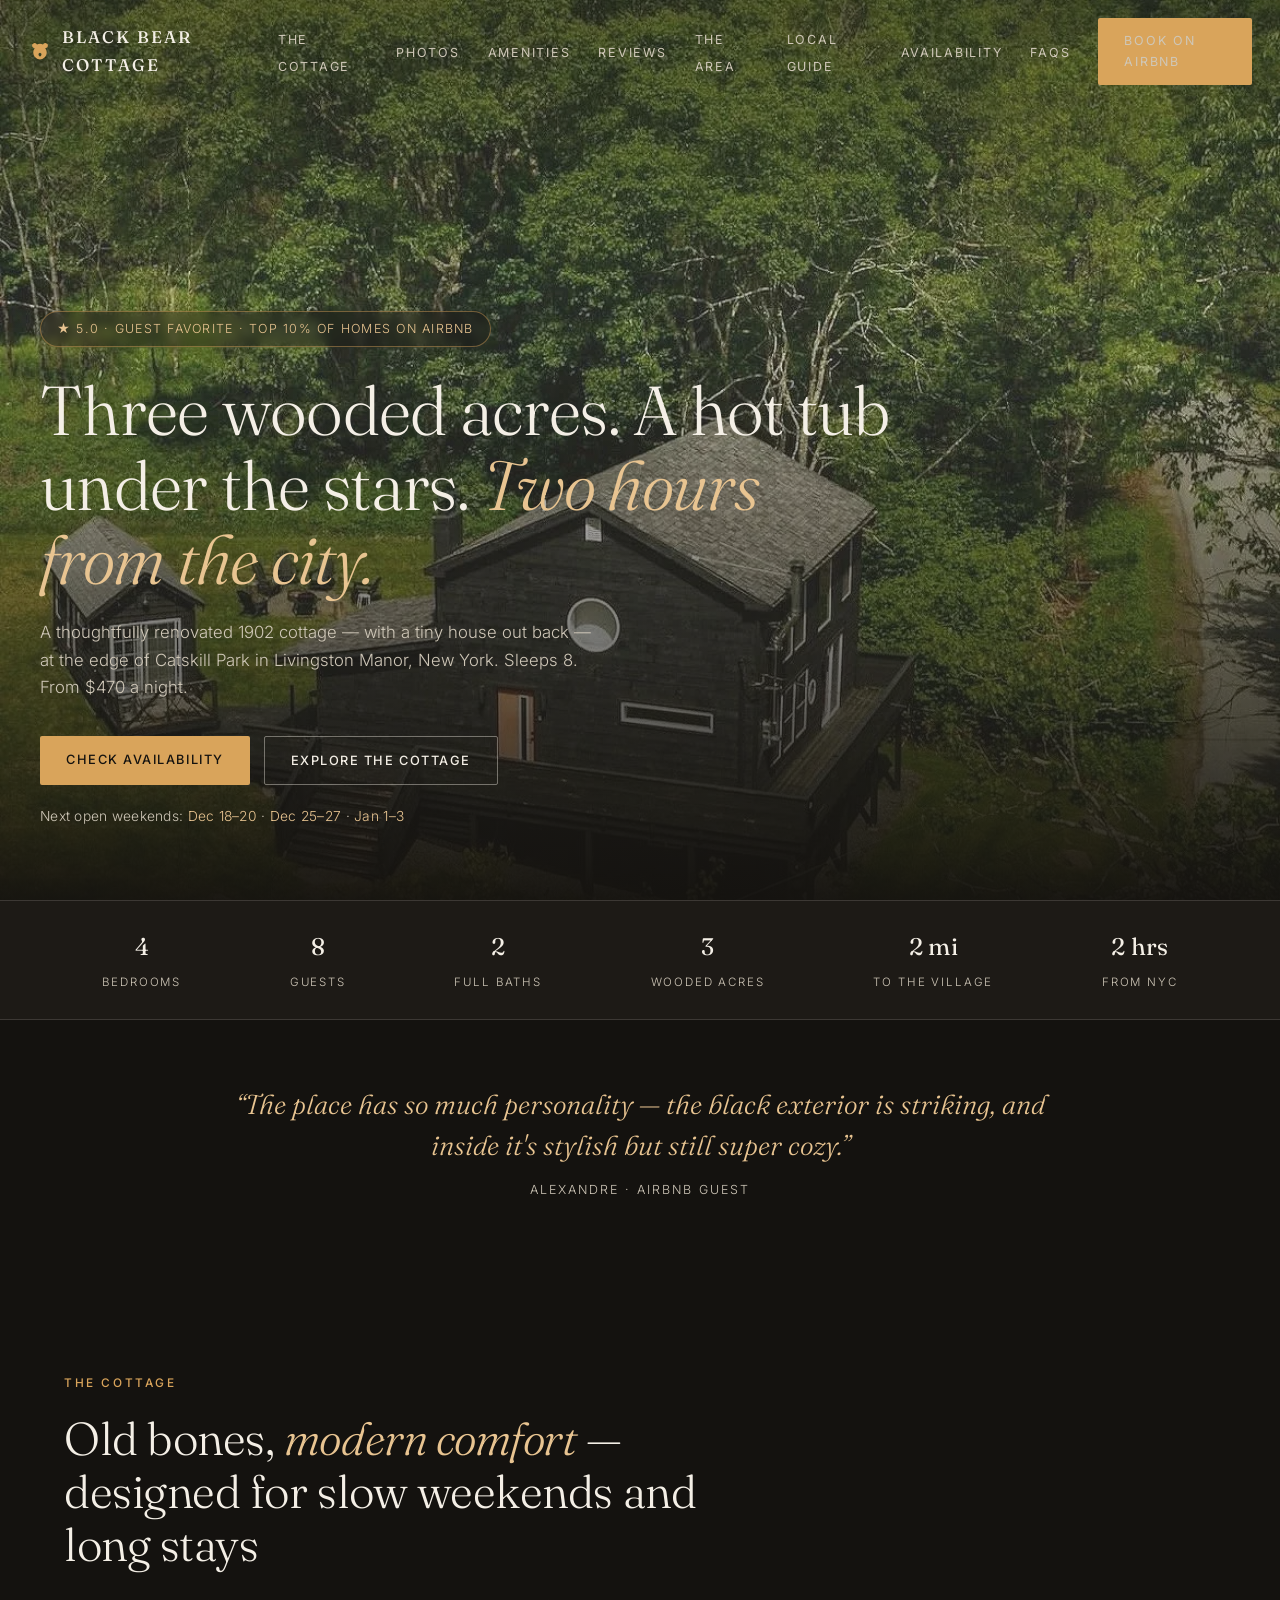
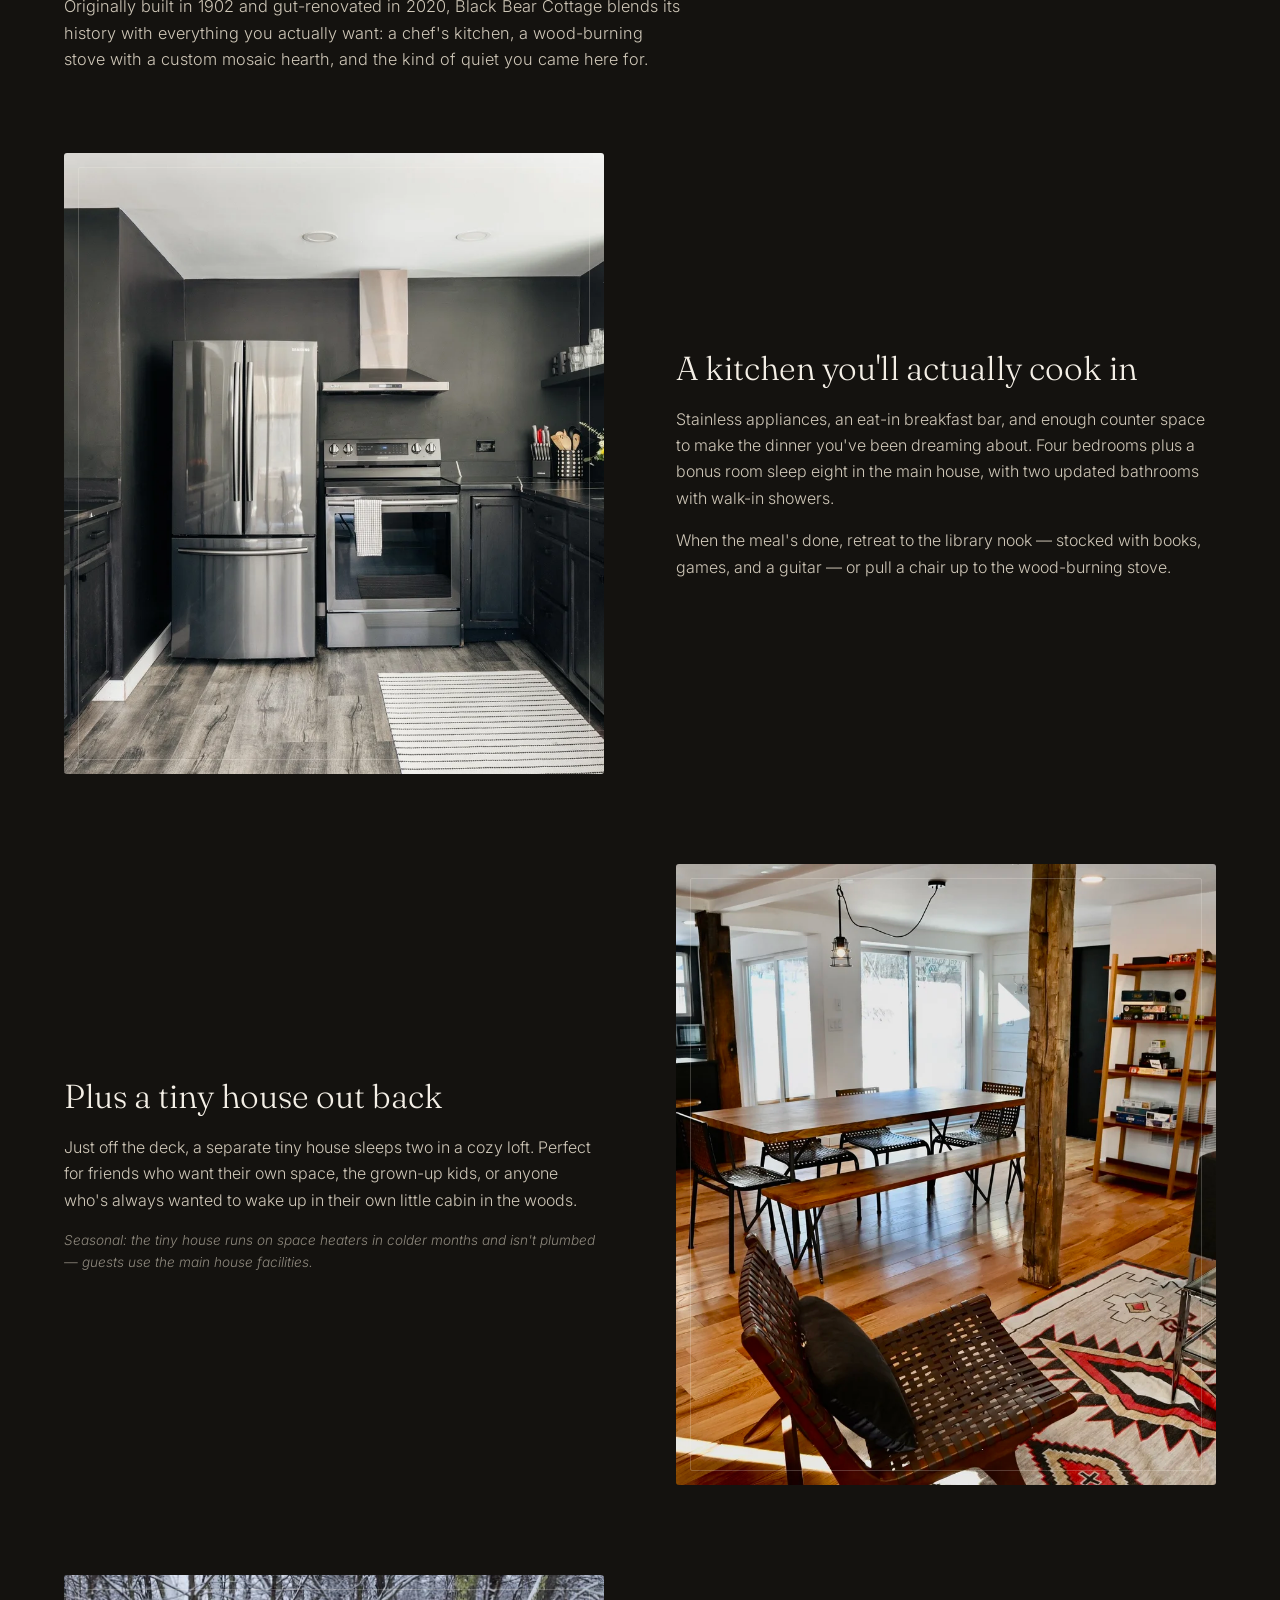
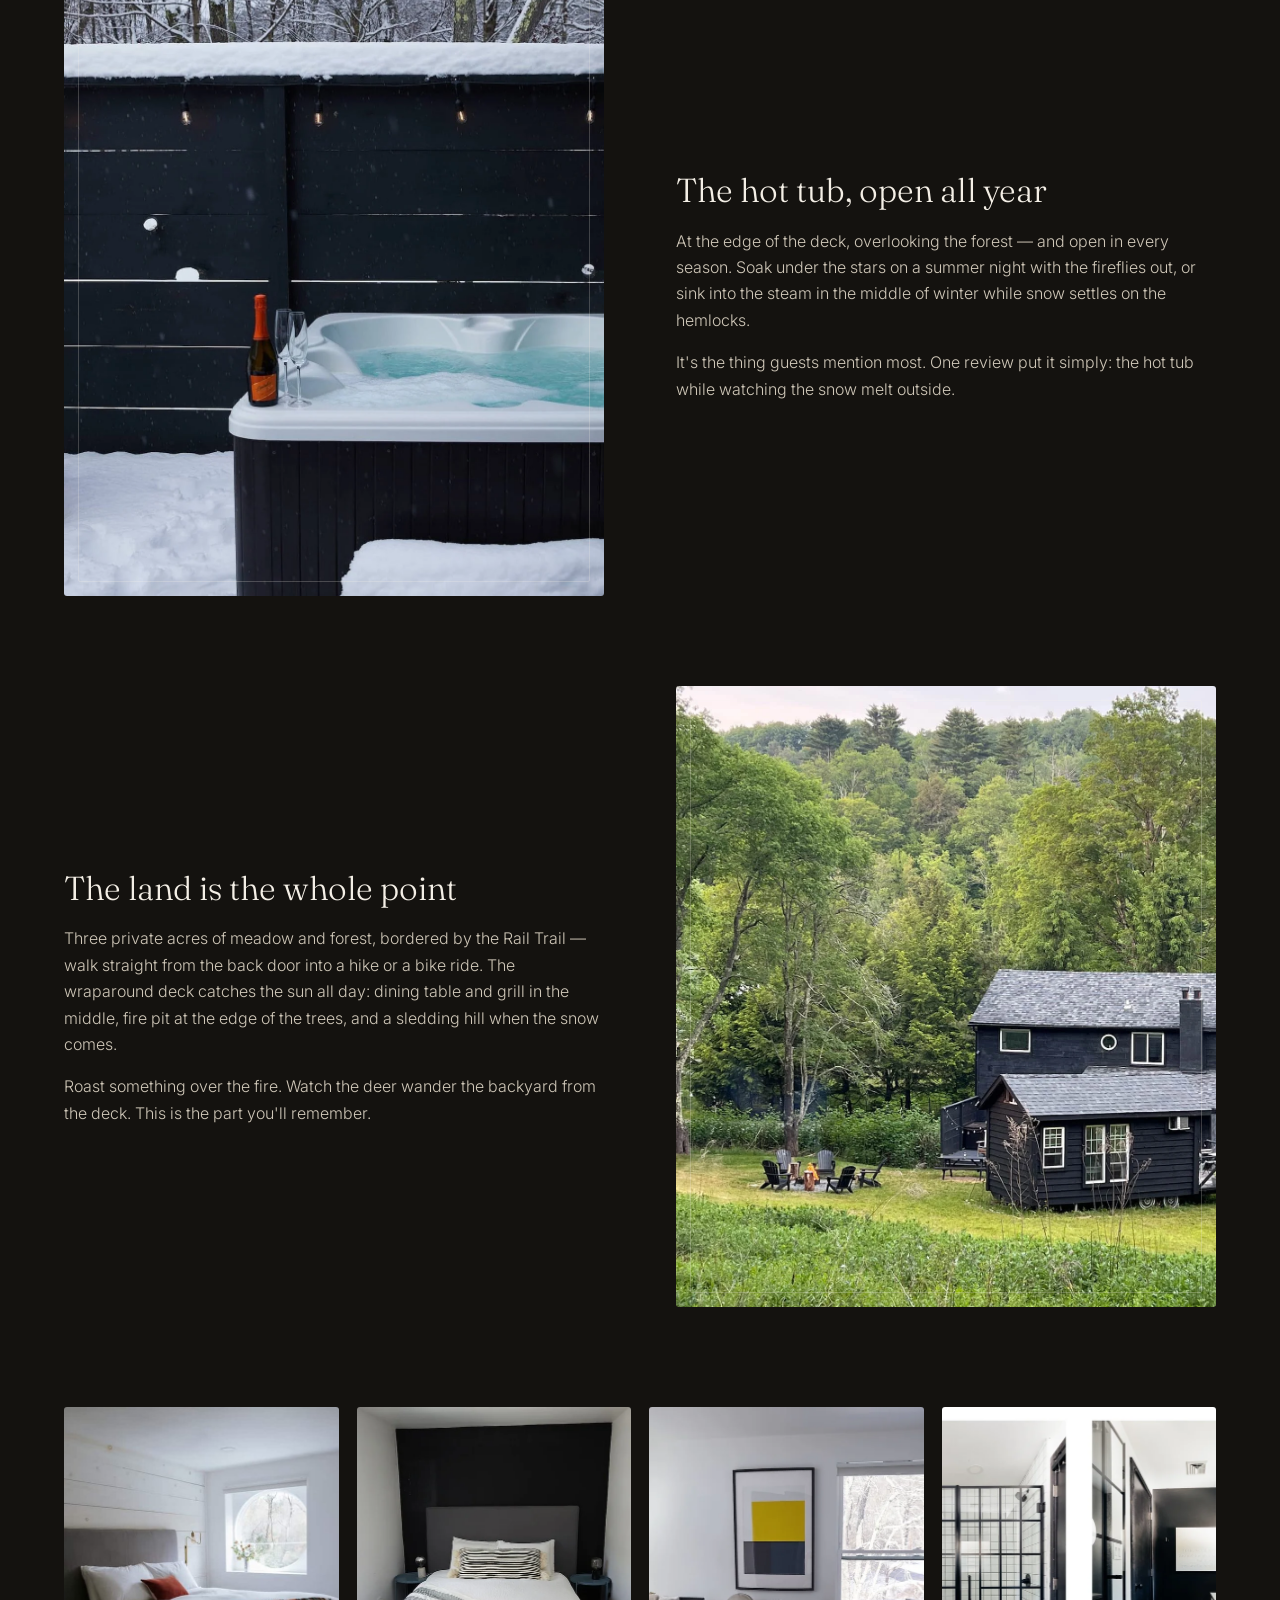
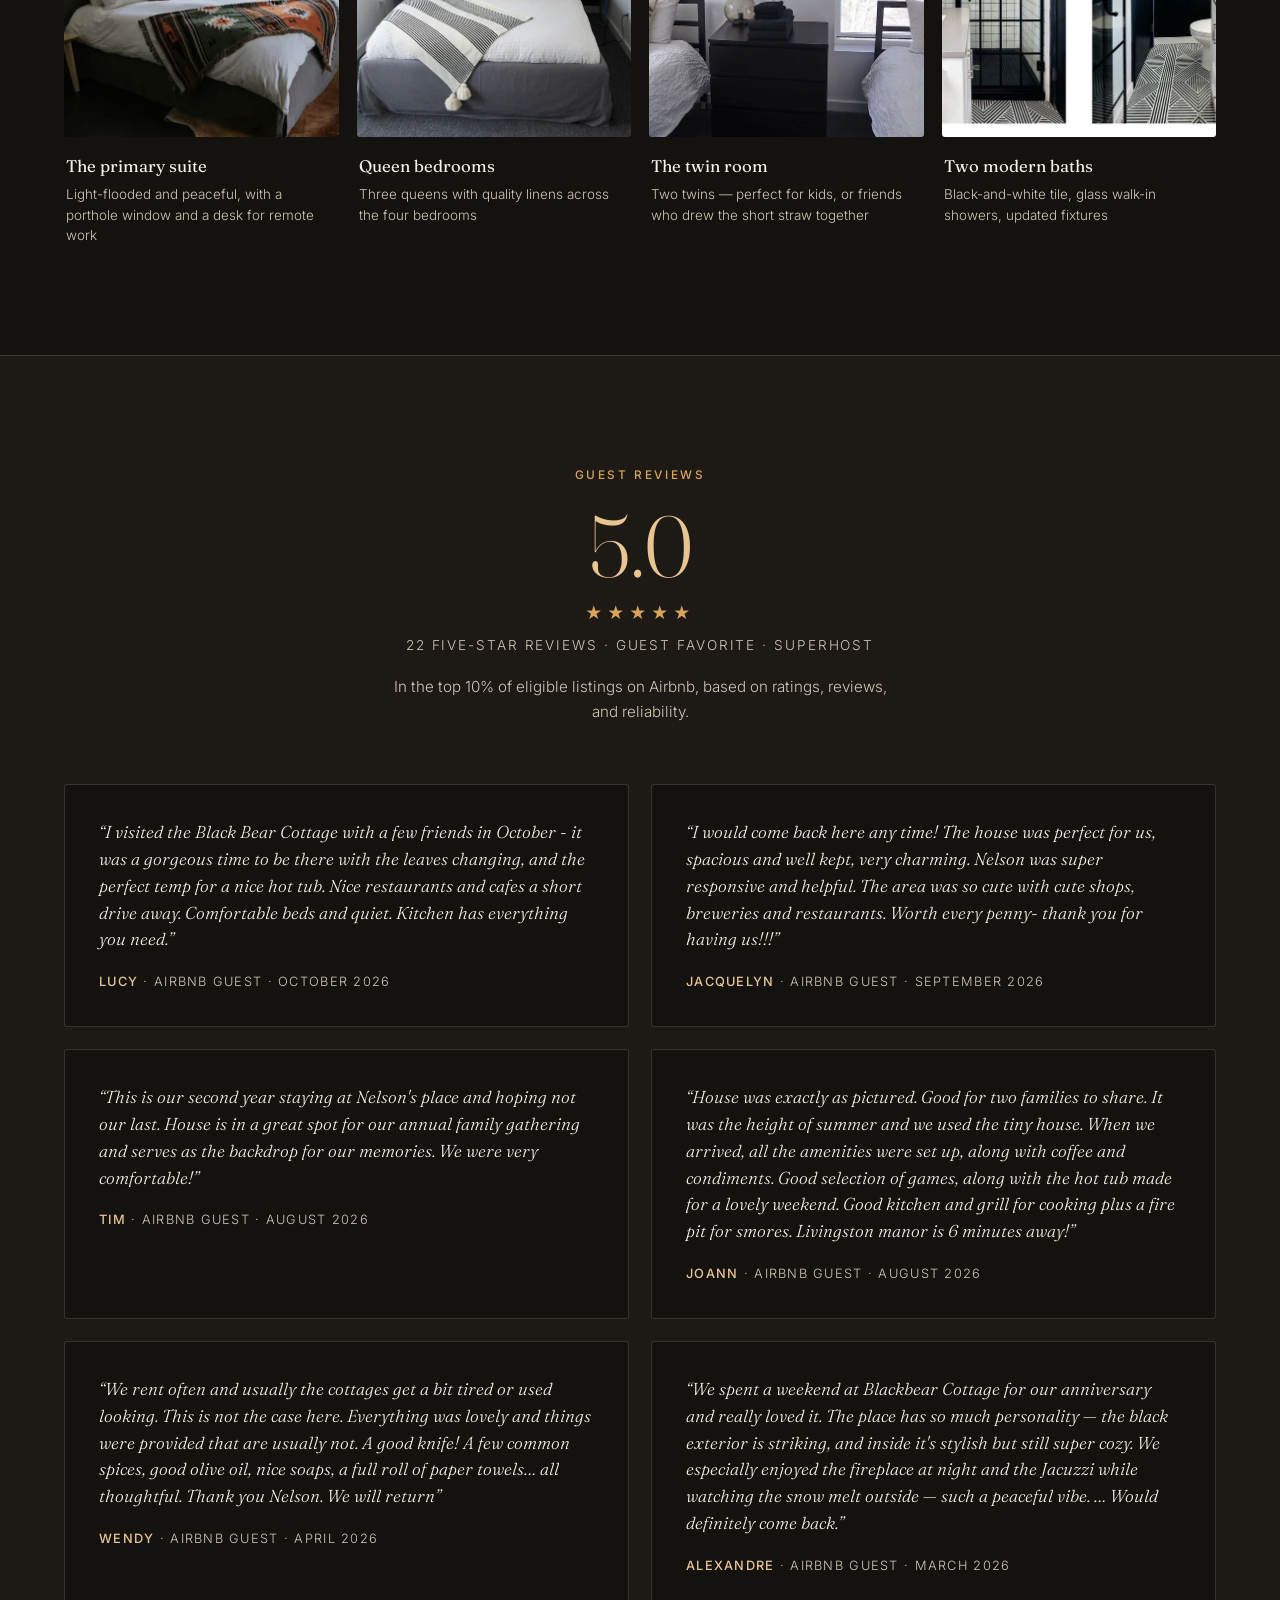
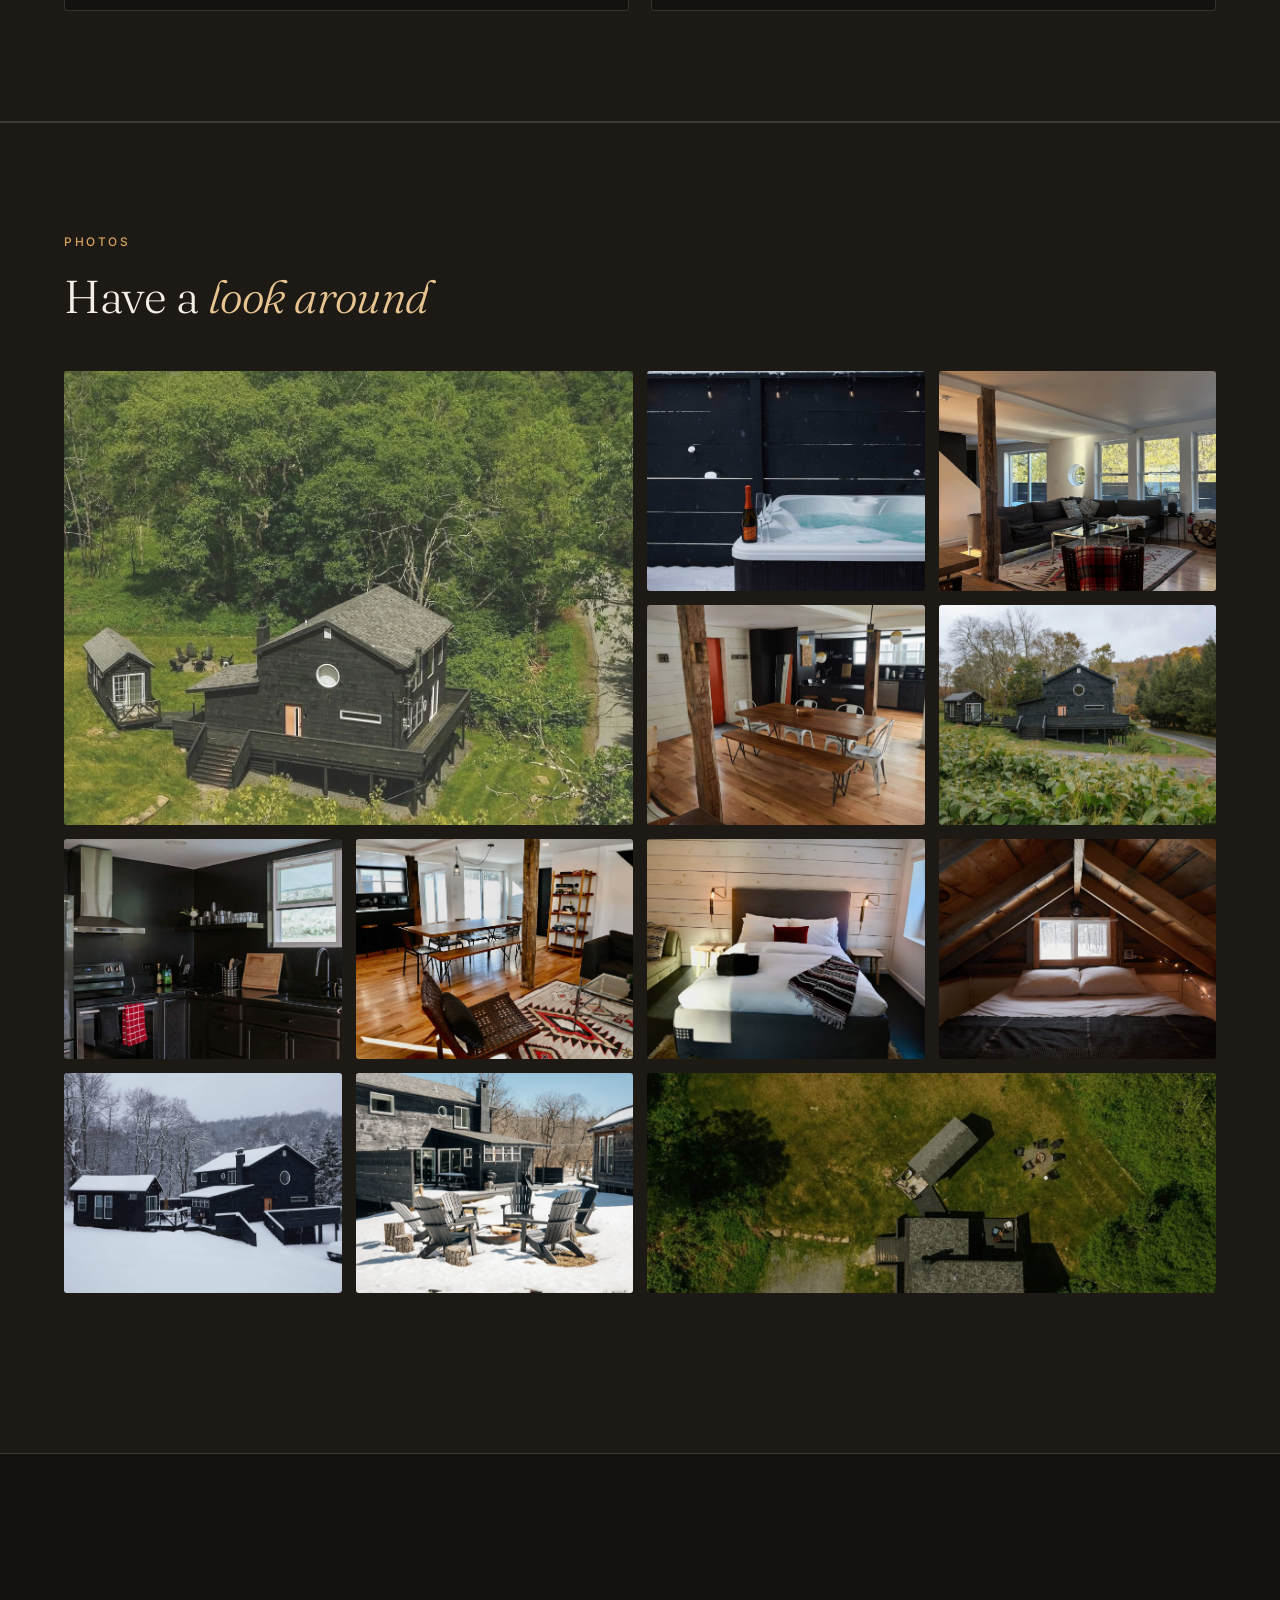
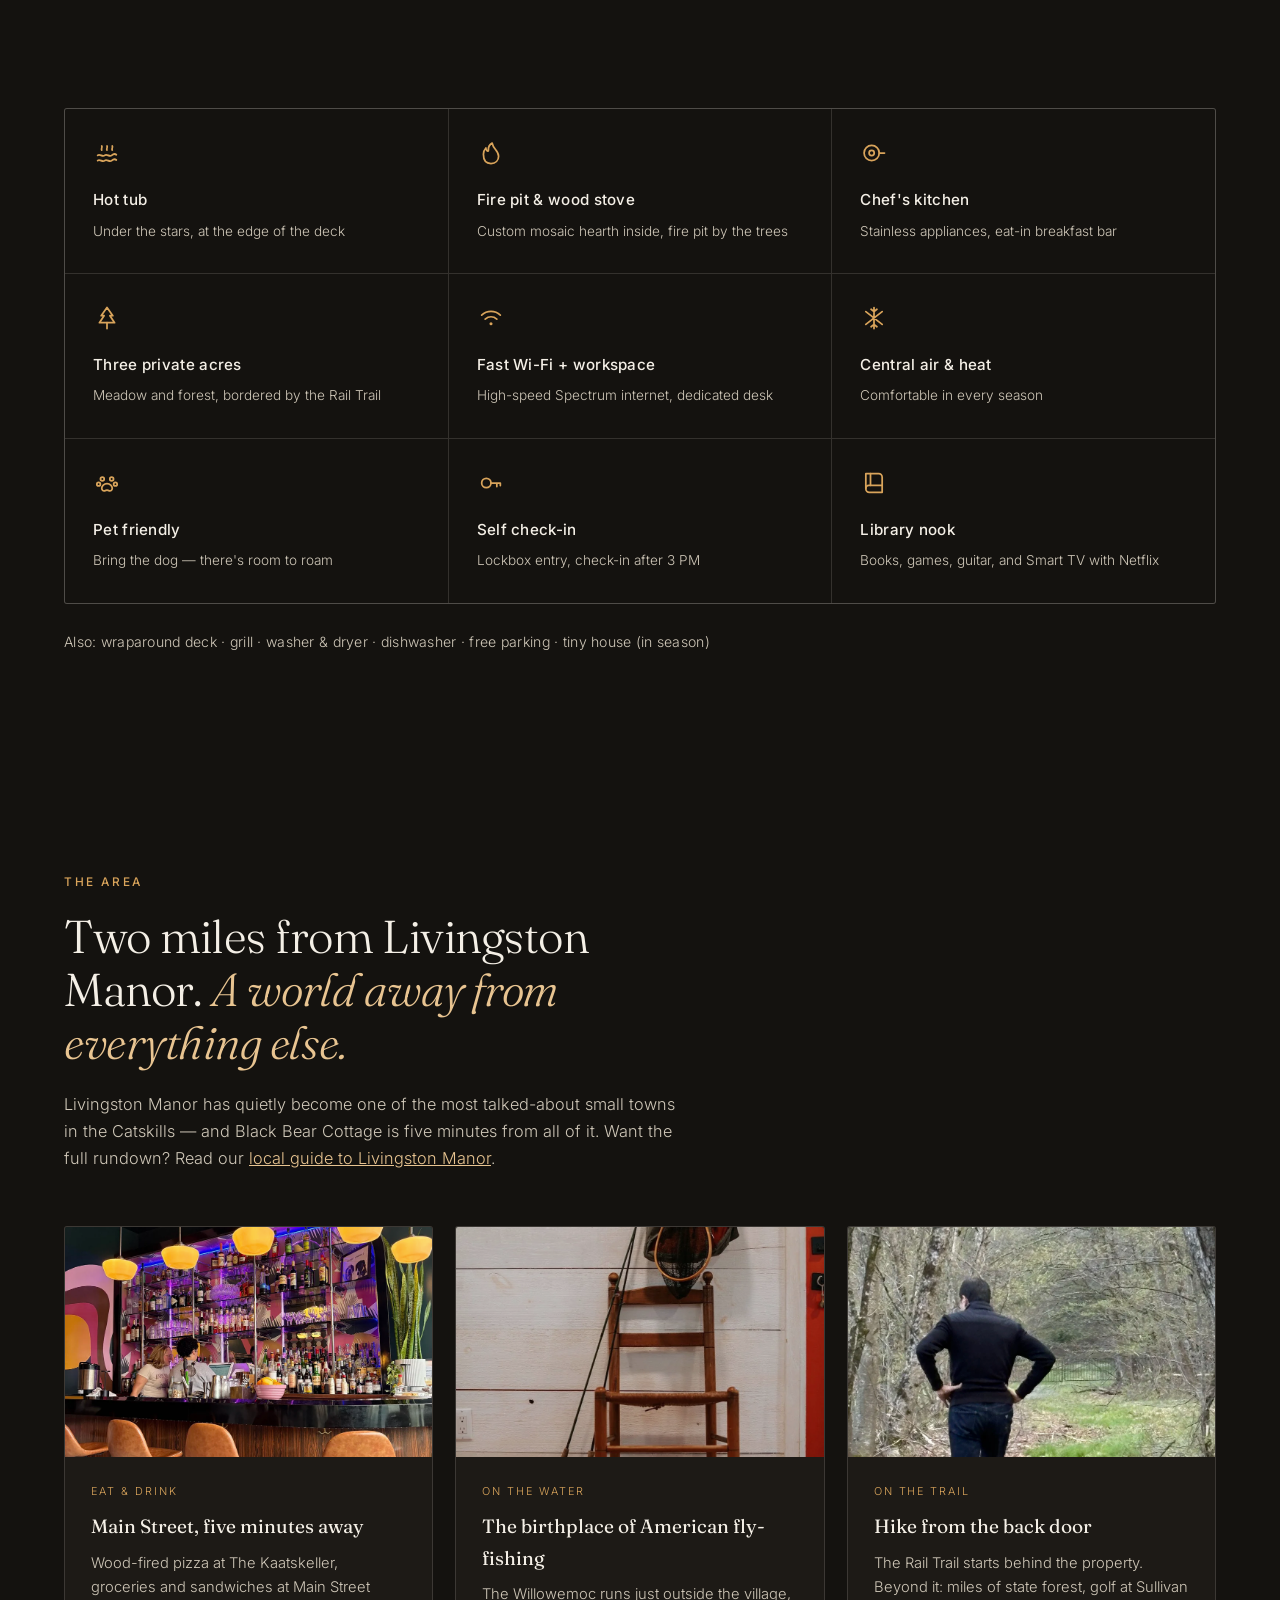
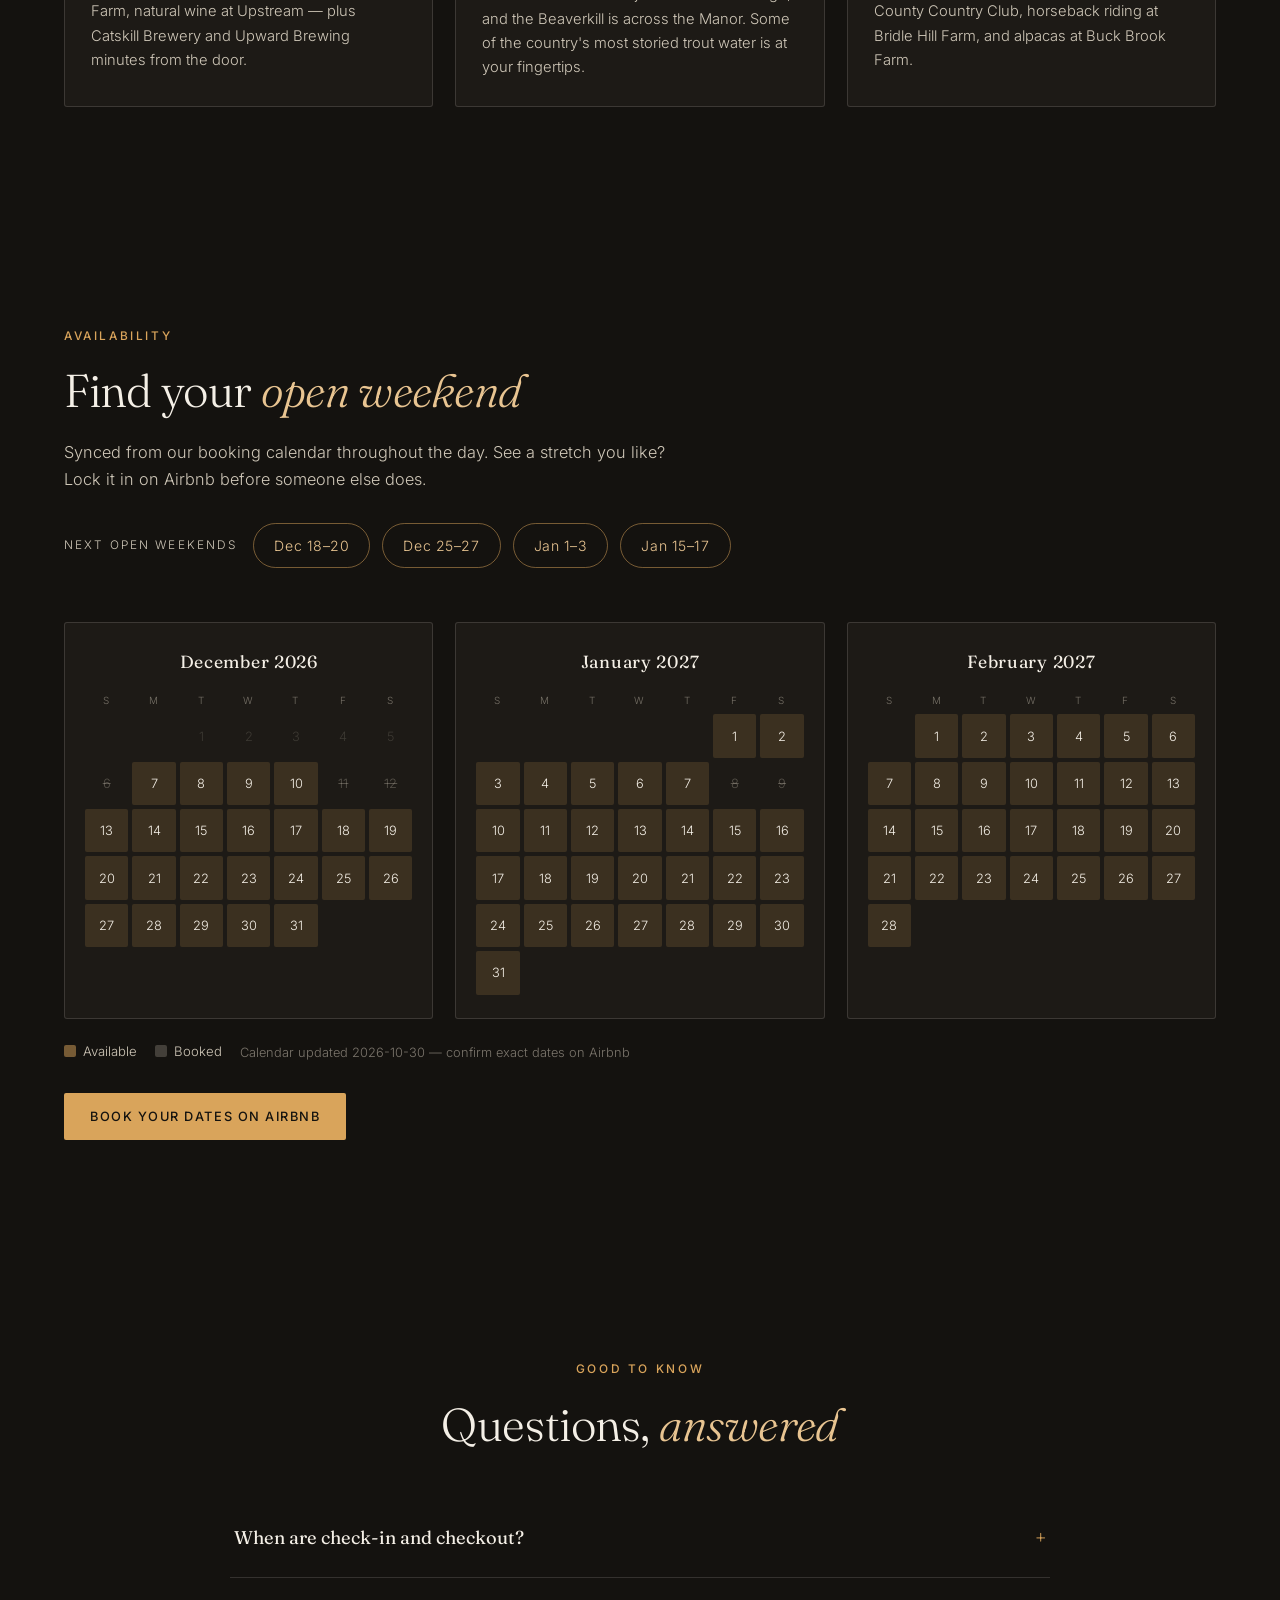
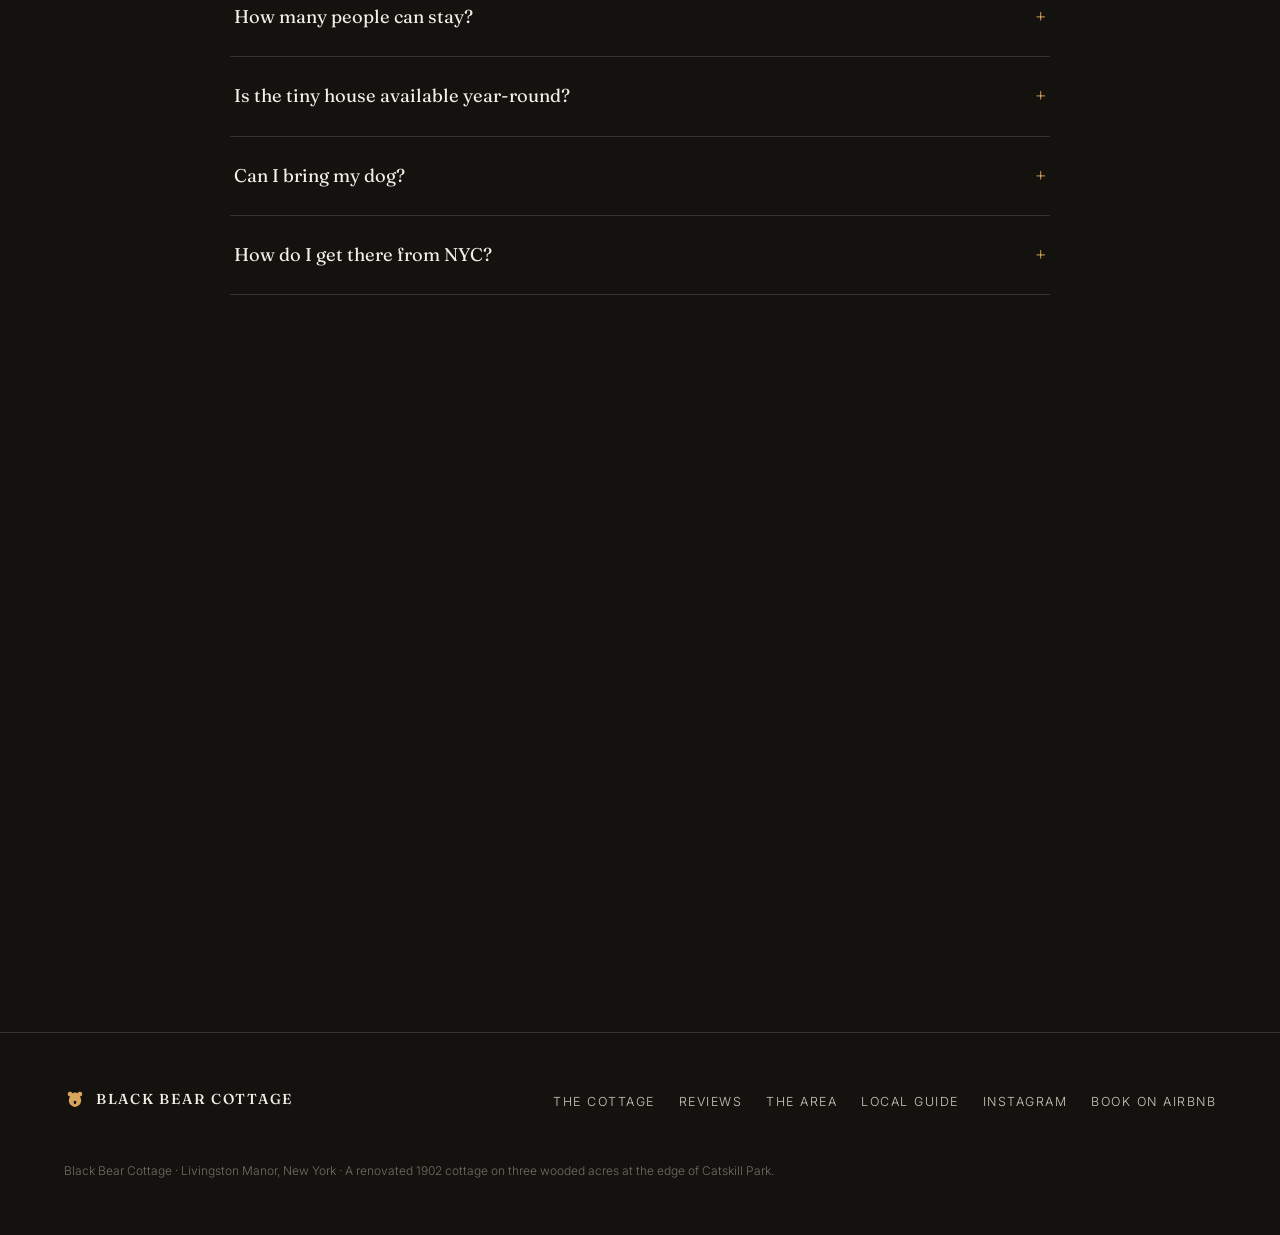
==== commit 2d25f953: "Shorten title and meta description per Bing SEO/GEO checker Co-Authored-By: Claude Fable 5 <noreply@" ====
--- a/index.html
+++ b/index.html
@@ -13,8 +13,8 @@
 
 <meta charset="UTF-8">
 <meta name="viewport" content="width=device-width, initial-scale=1.0">
-<title>Black Bear Cottage — Catskills Cabin Rental with Hot Tub | Livingston Manor, NY</title>
-<meta name="description" content="A renovated 1902 cottage on three wooded acres in Livingston Manor, NY. Hot tub under the stars, chef's kitchen, fire pit, and a tiny house out back. Sleeps 8. Two hours from NYC.">
+<title>Black Bear Cottage — Livingston Manor Cabin with Hot Tub</title>
+<meta name="description" content="A renovated 1902 cottage on three wooded acres in Livingston Manor, NY. Hot tub under the stars, chef's kitchen, fire pit. Sleeps 8 — two hours from NYC.">
 <meta property="og:title" content="Black Bear Cottage — Catskills Cabin with Hot Tub">
 <meta property="og:description" content="Three wooded acres. A hot tub under the stars. A renovated 1902 cottage two hours from New York City.">
 <meta property="og:image" content="https://www.blackbearcottage.net/images/image-12.jpg">
